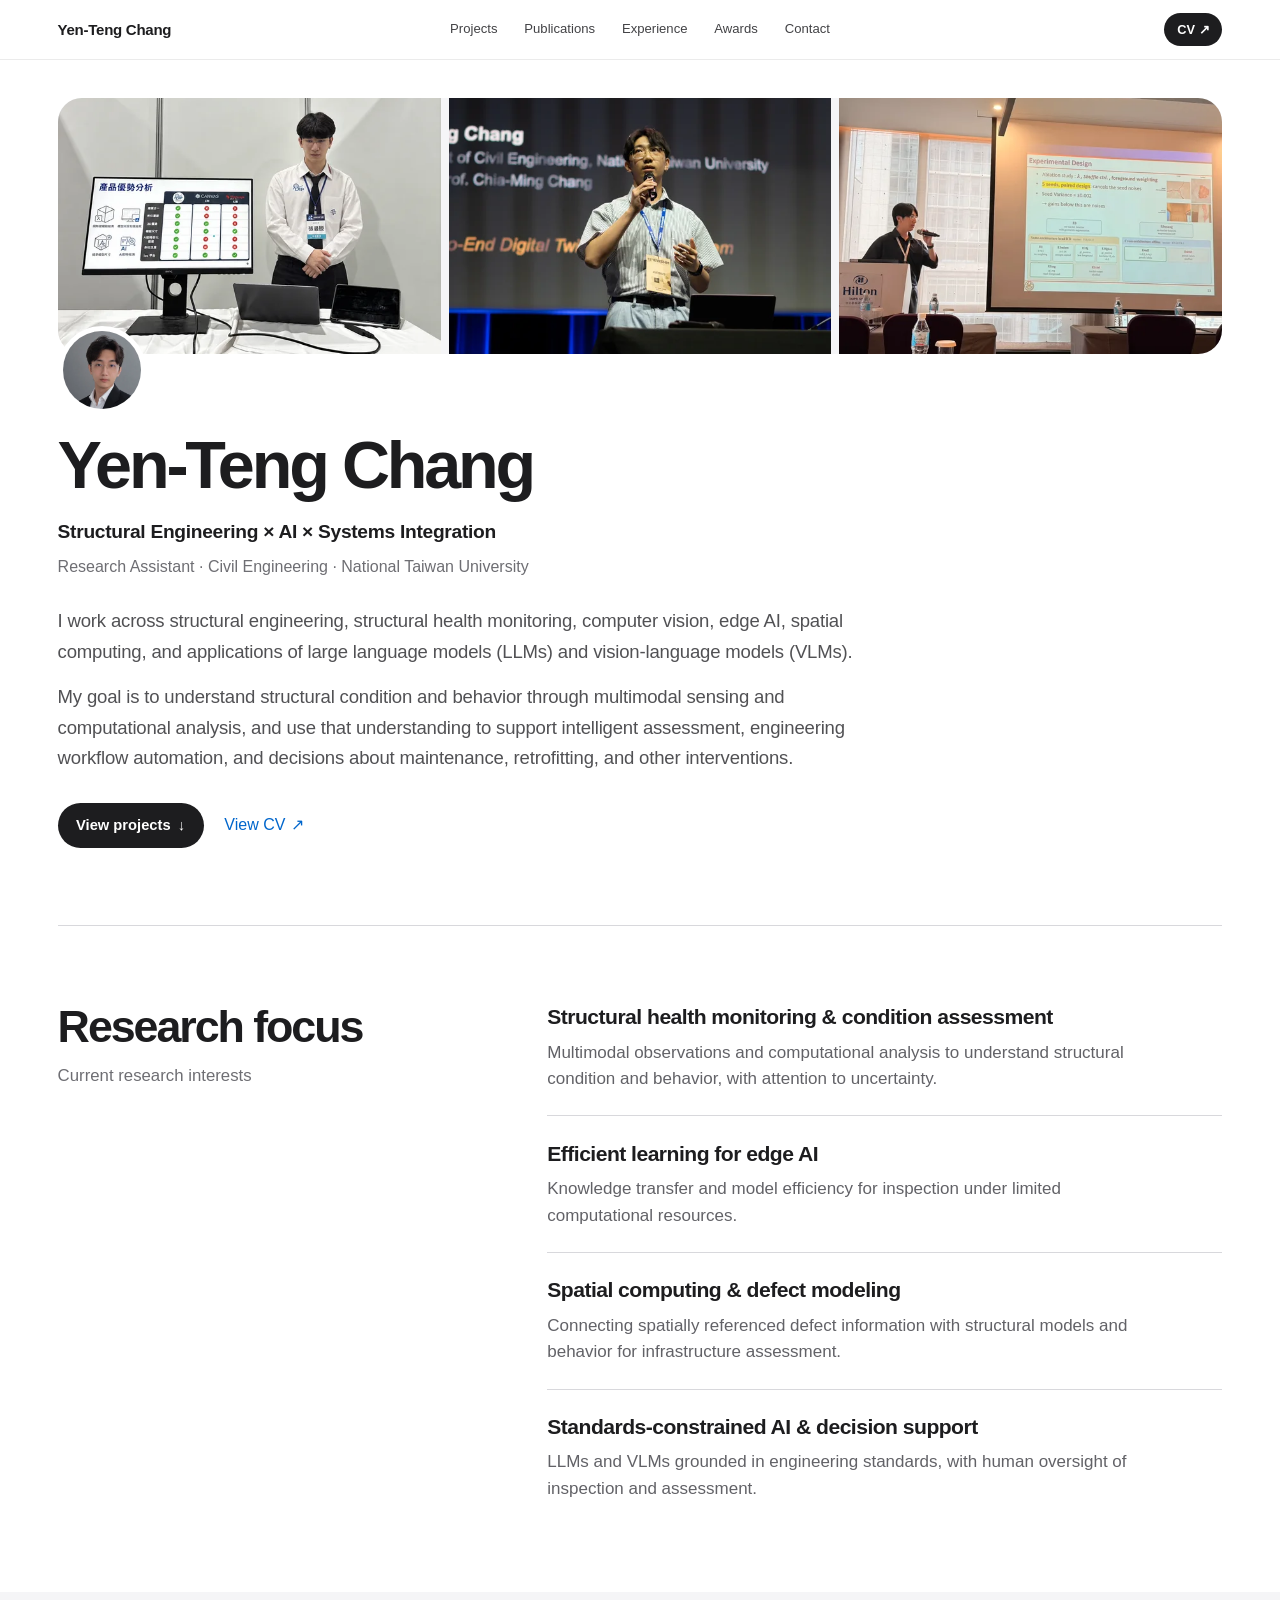
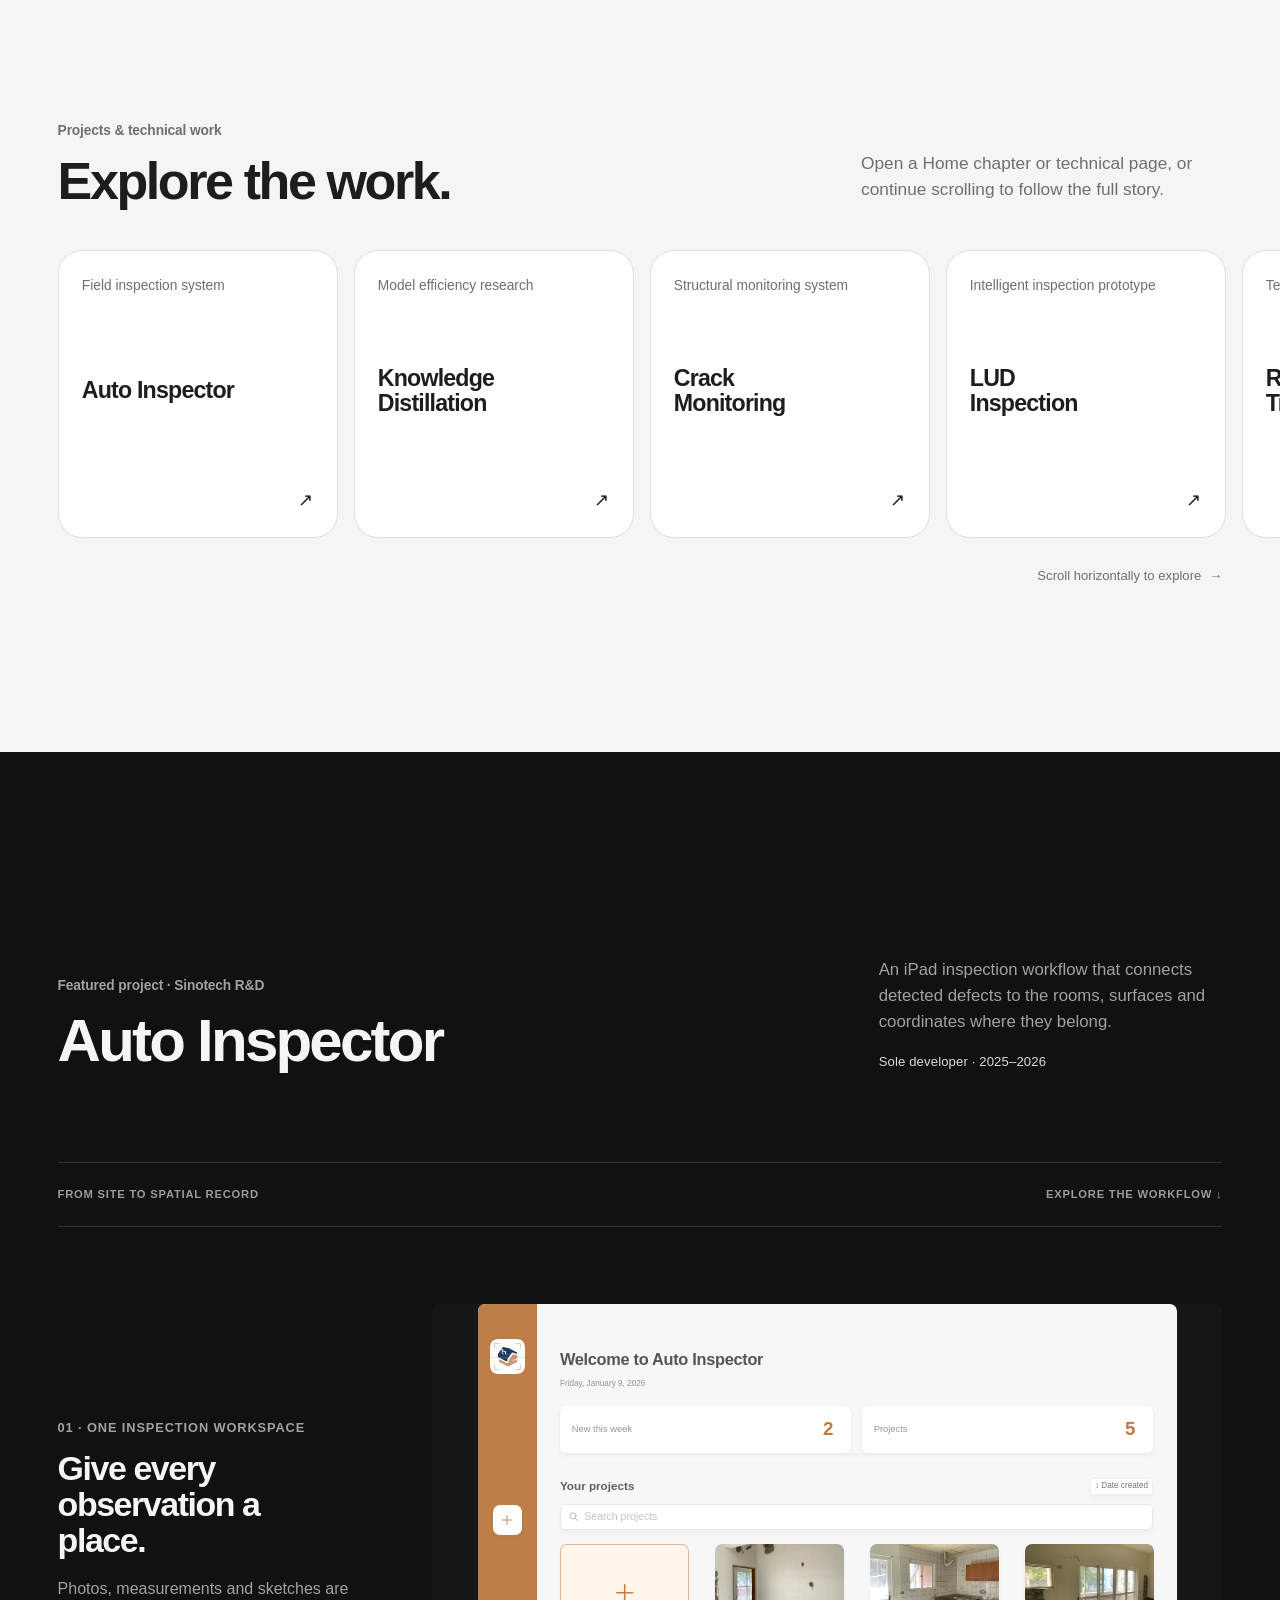
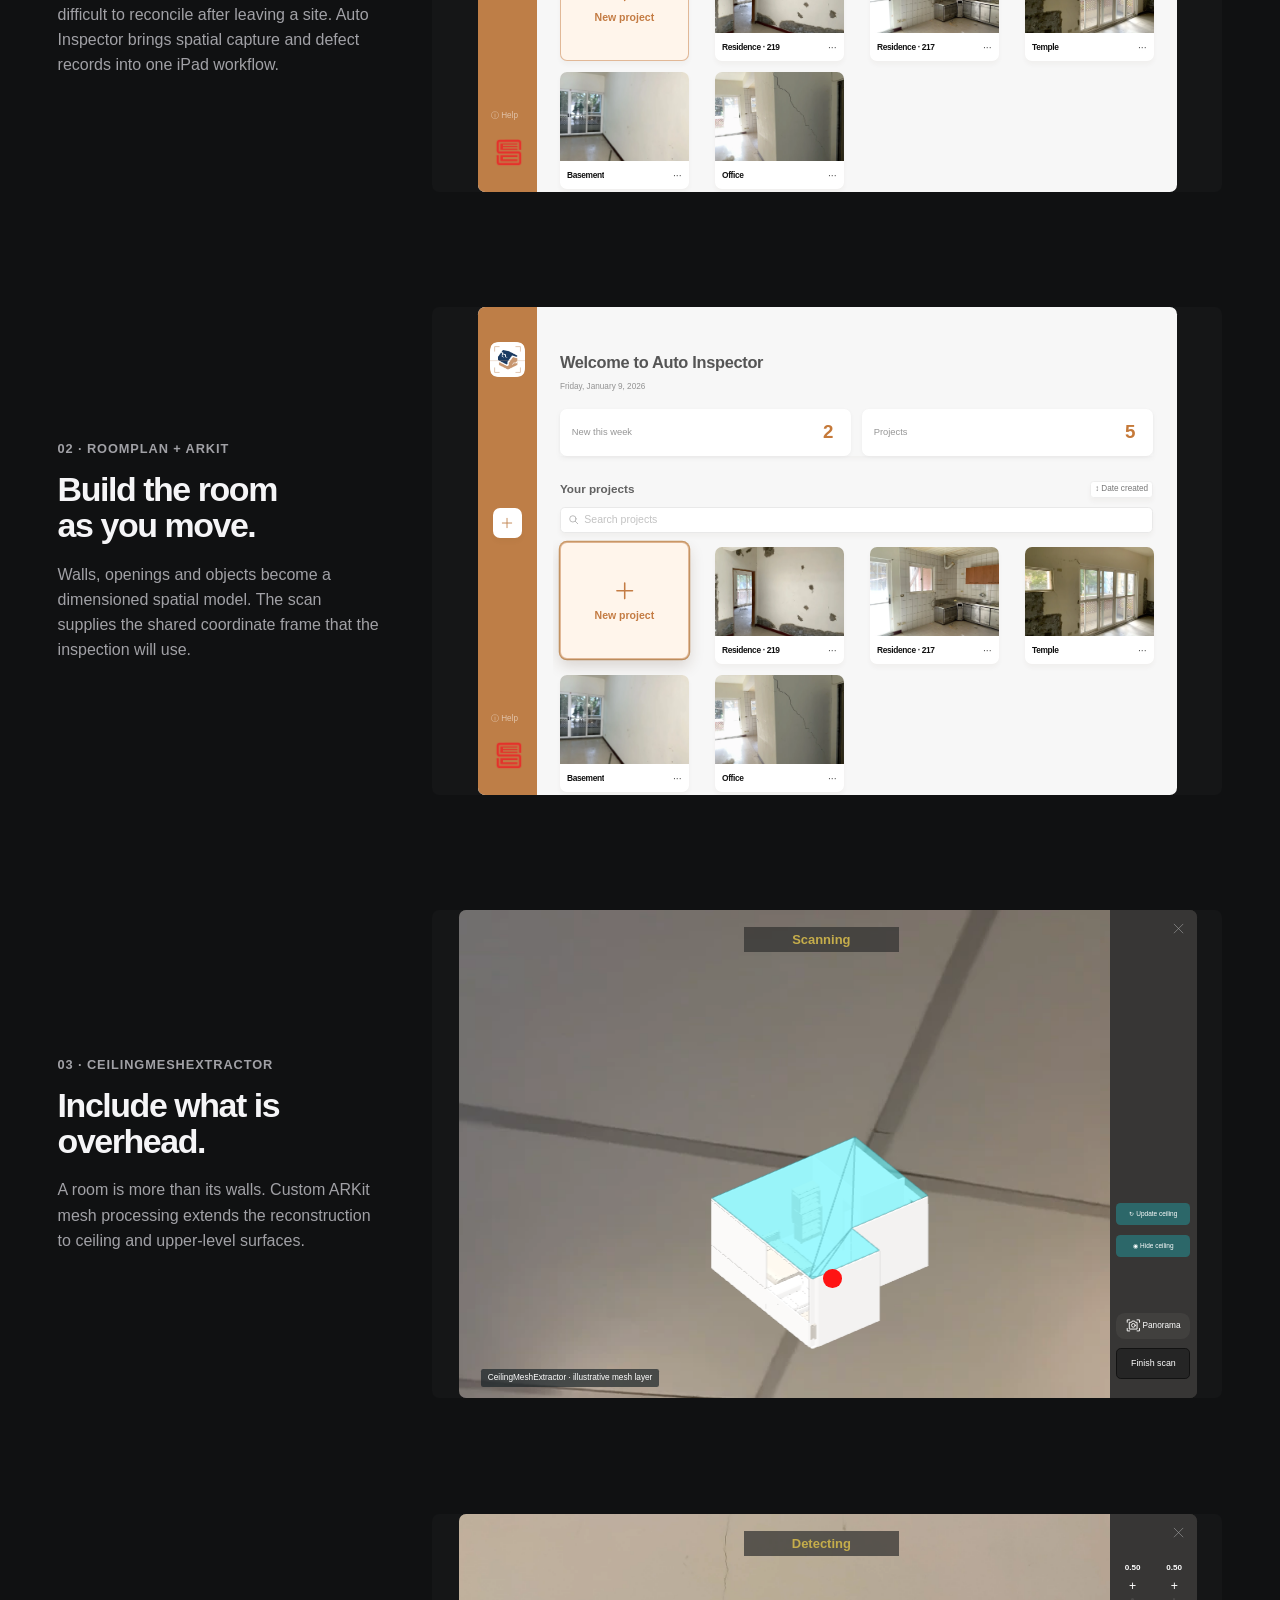
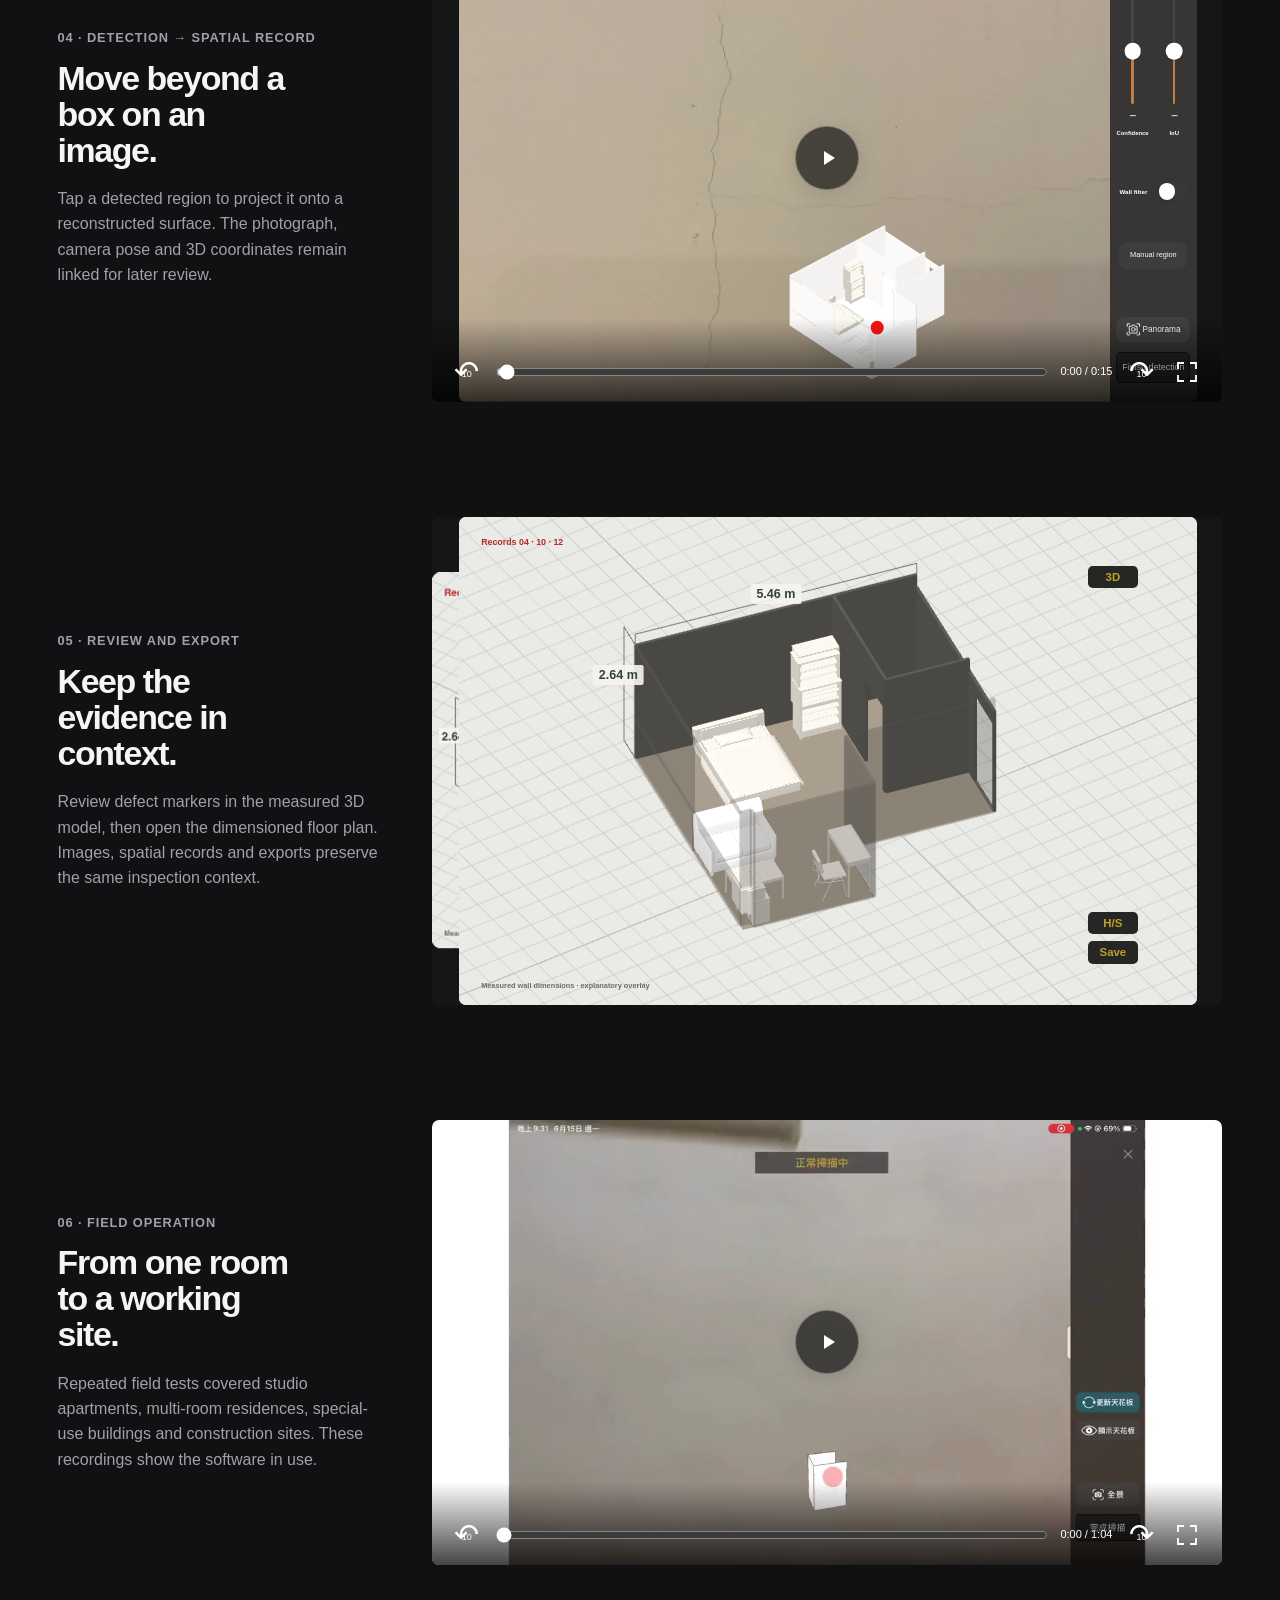
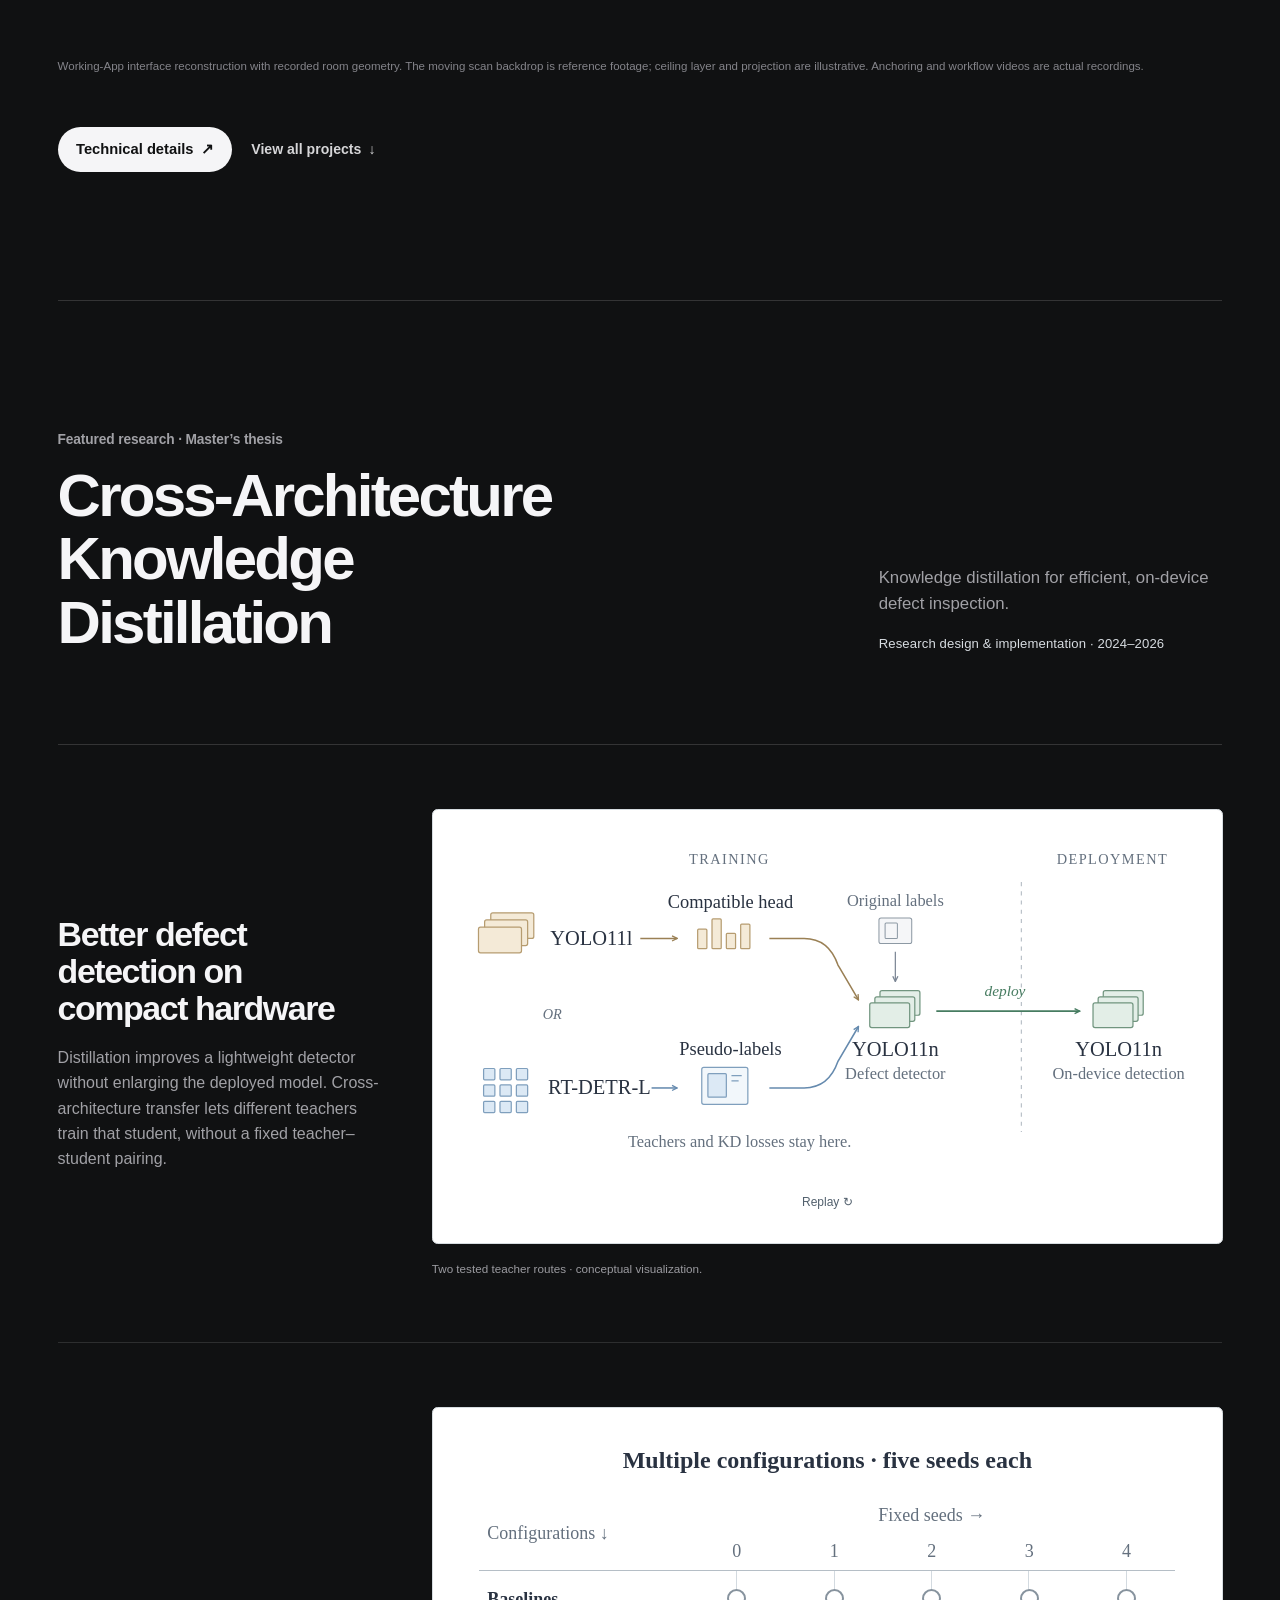
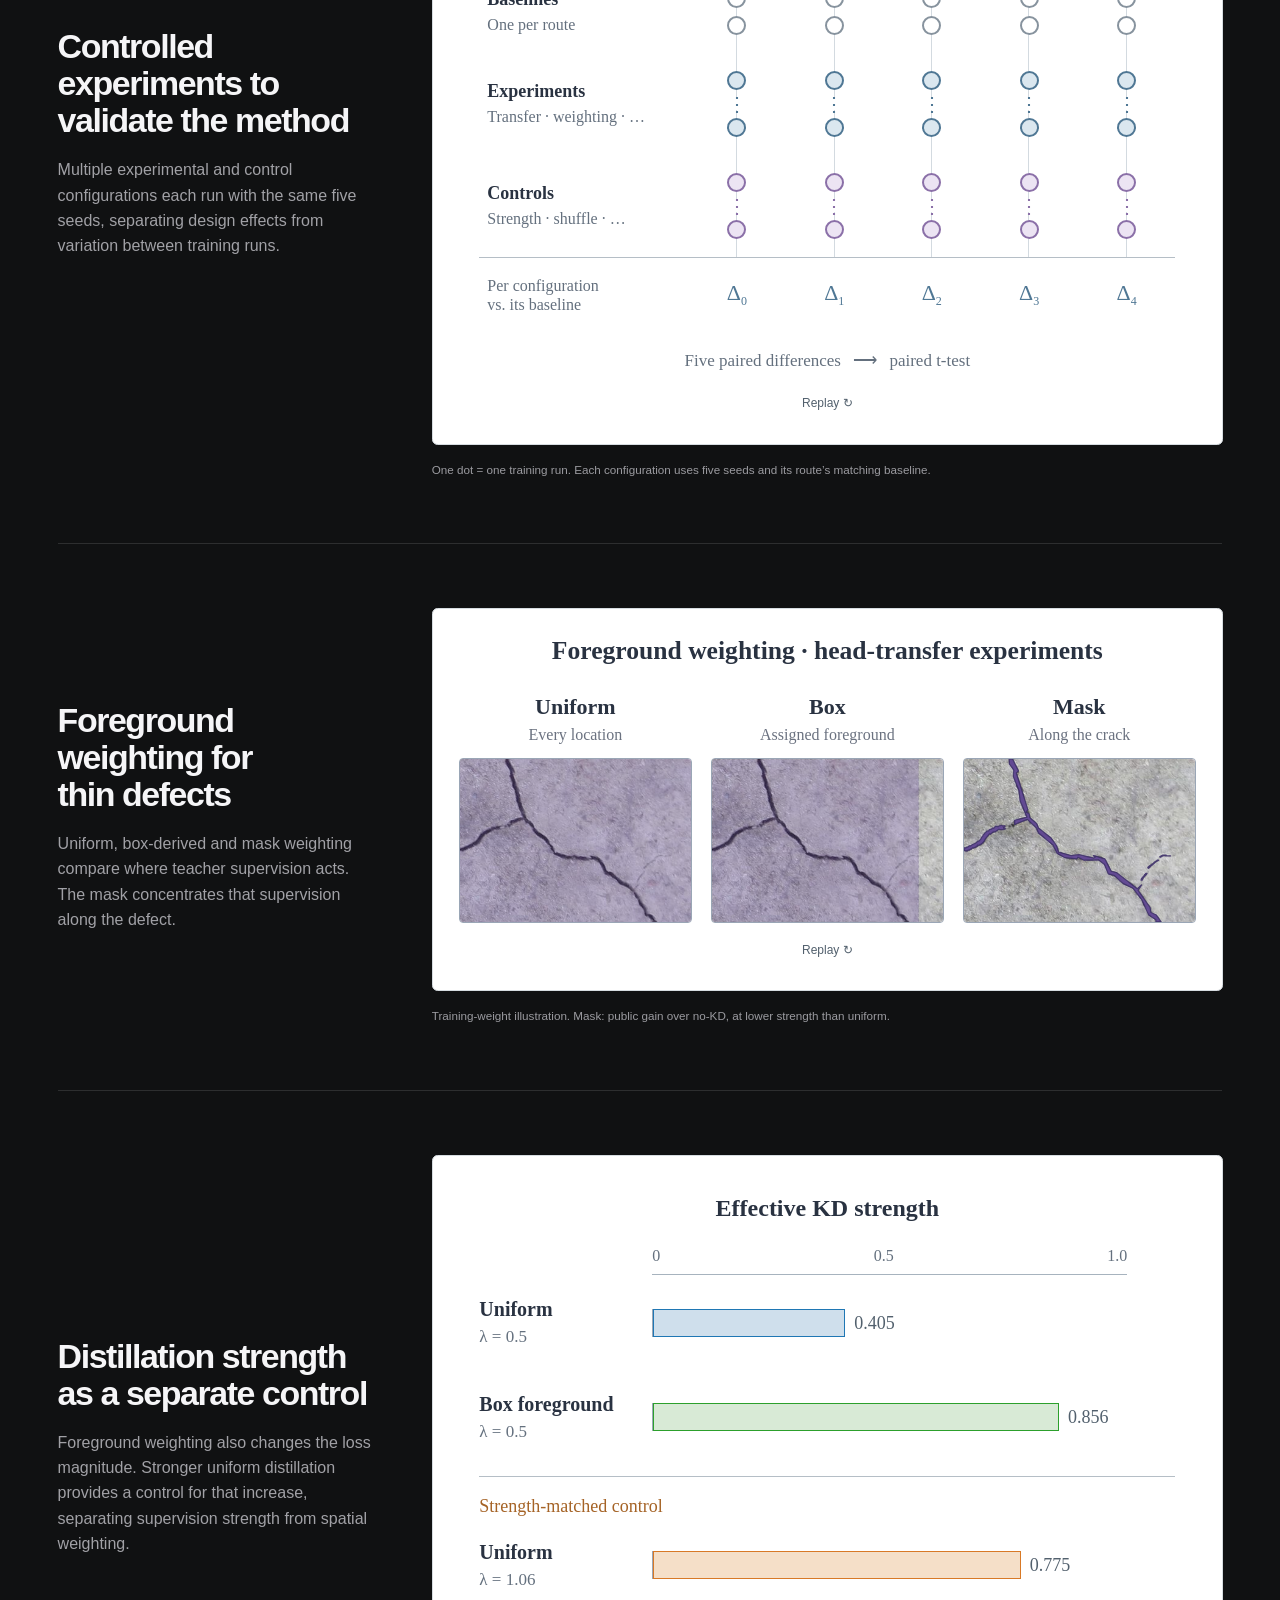
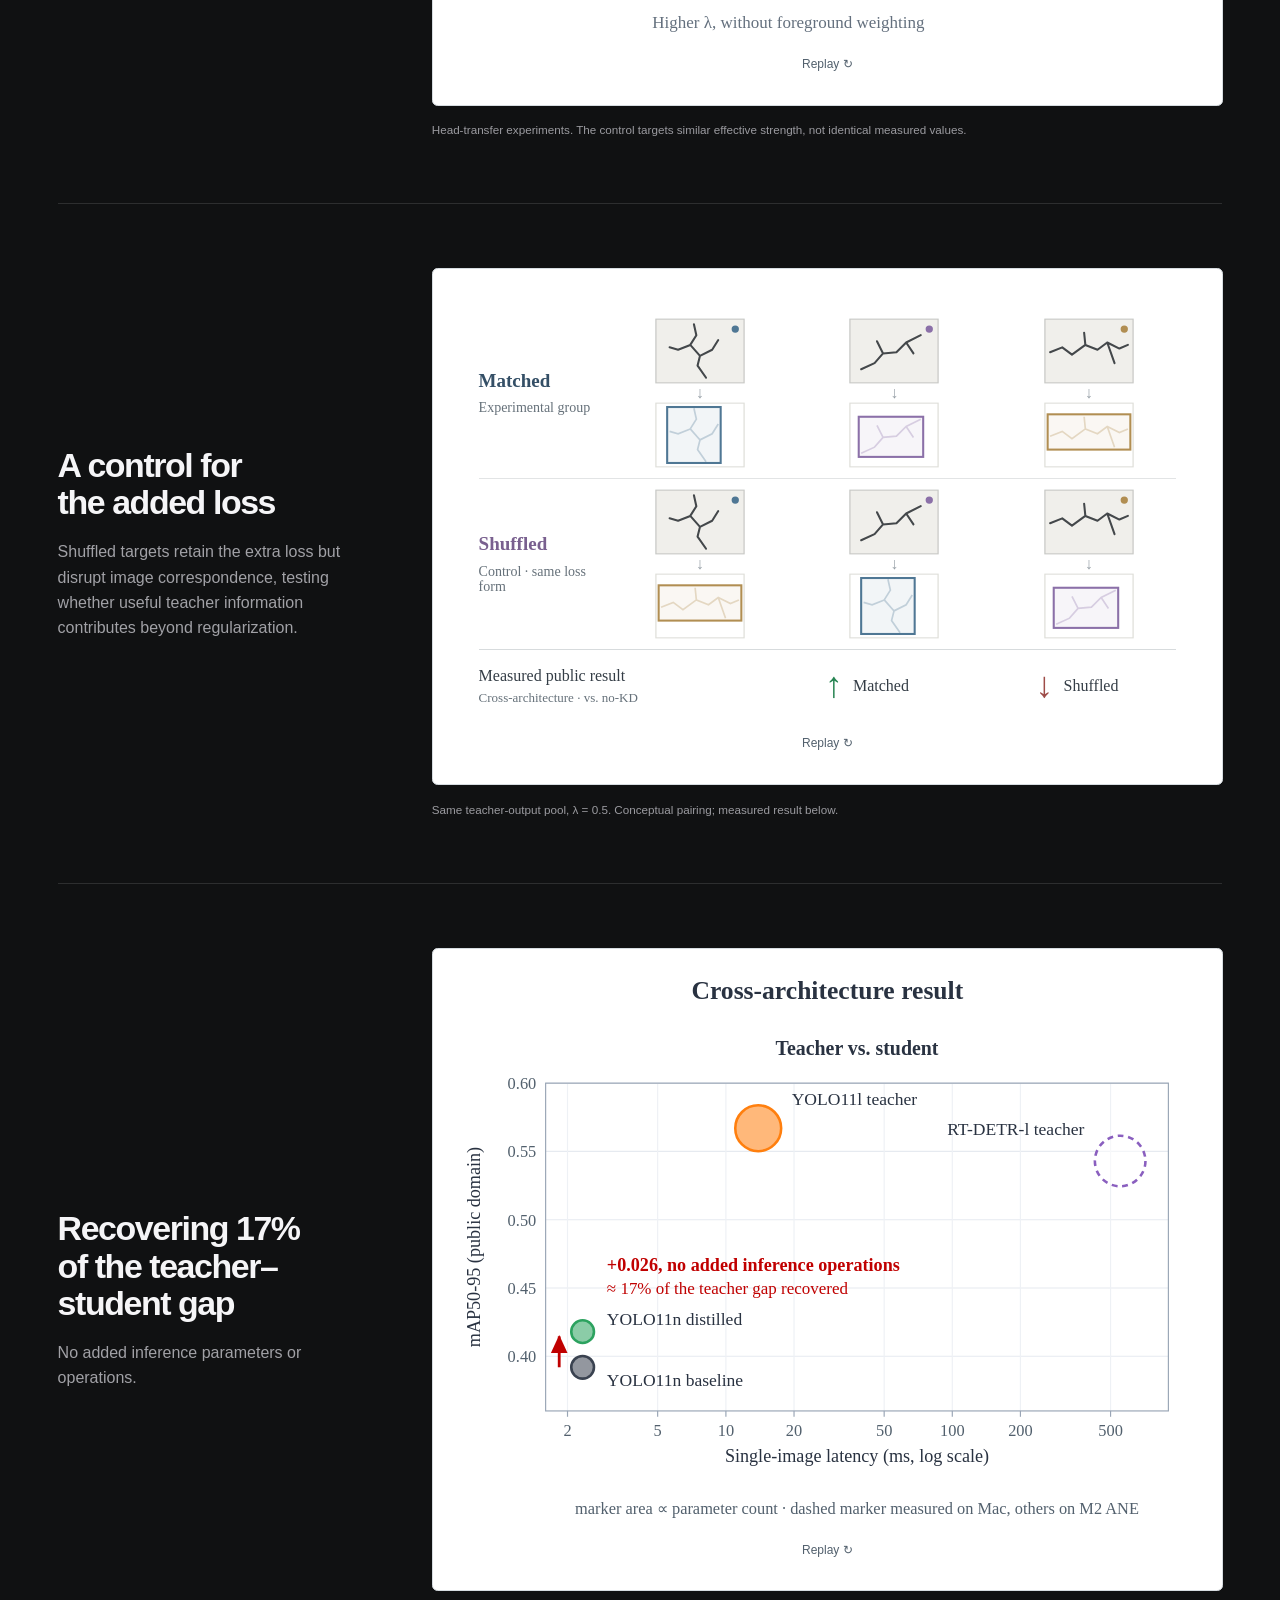
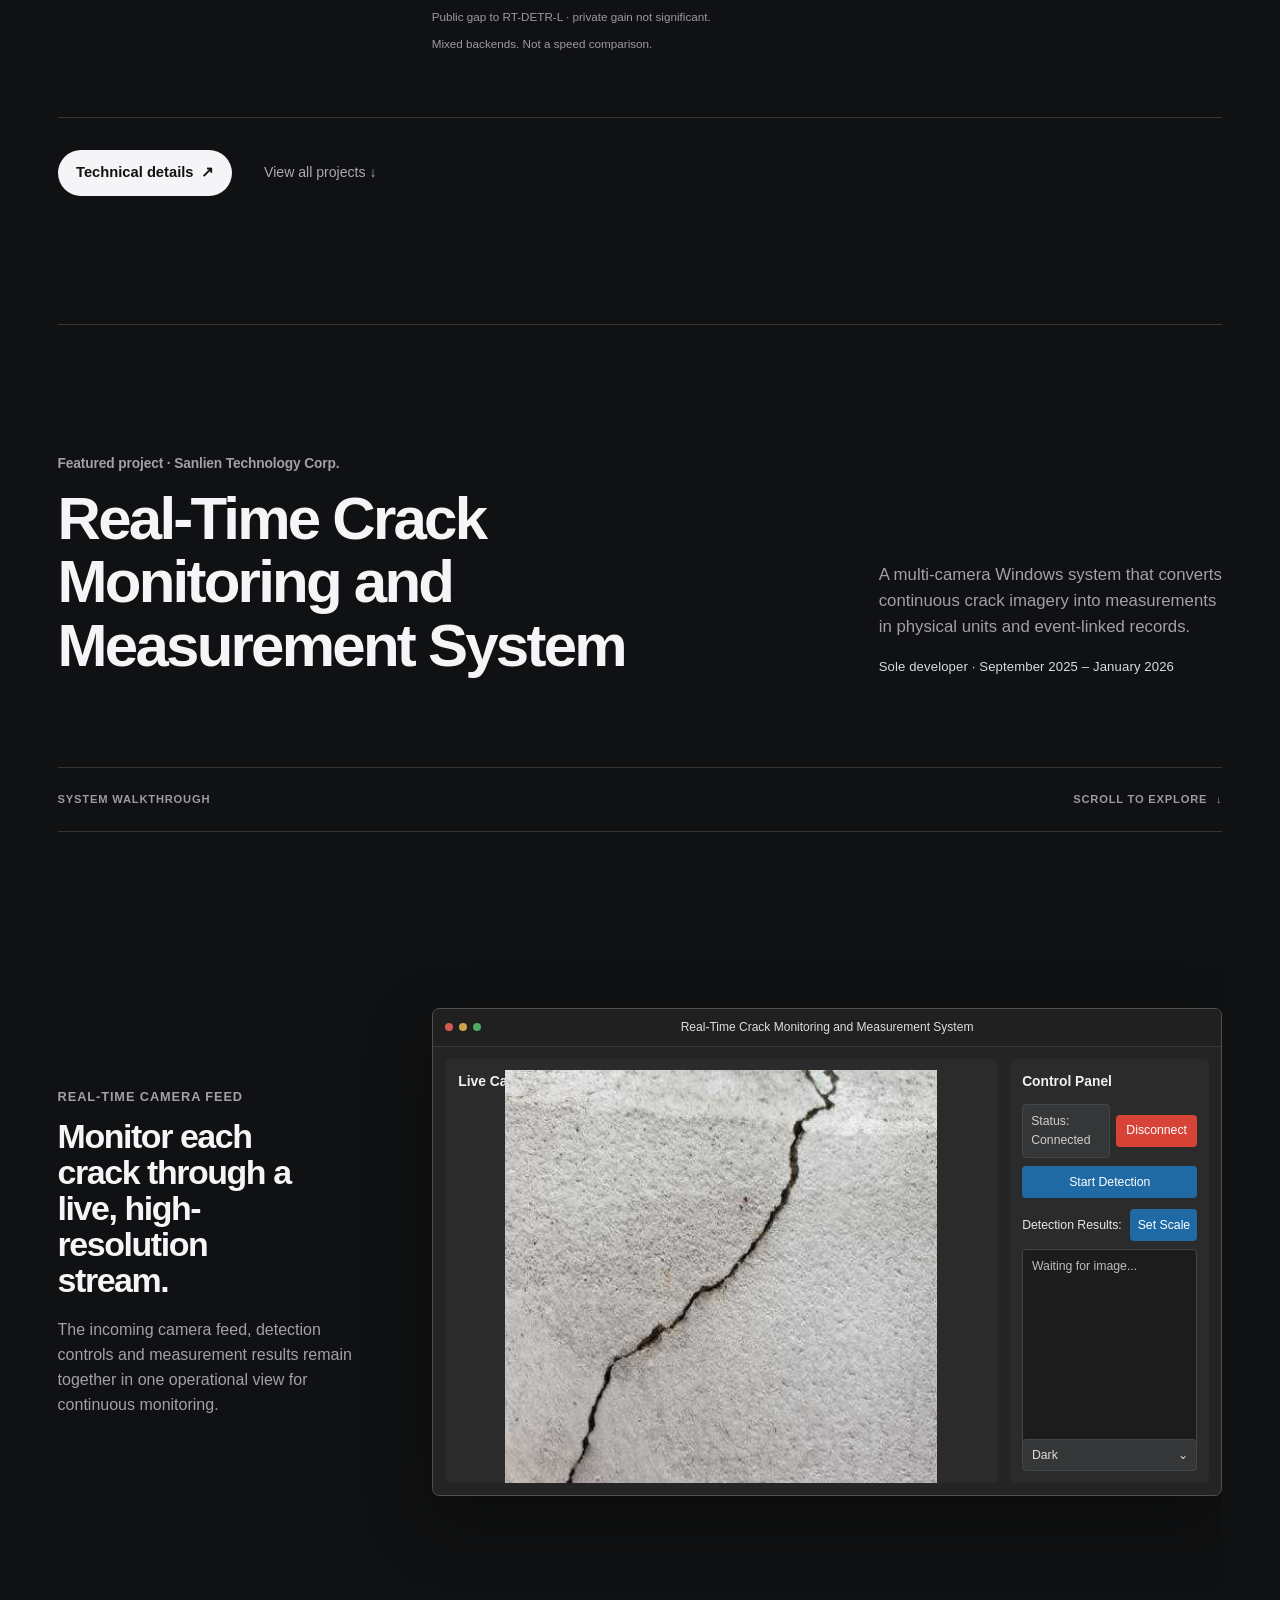
==== index.html @ 7a4903e5 "Publish approved portfolio projects and site content Production snapshot of the reviewed integration" ====
<!doctype html>
<html lang="en">
<head>
  <meta charset="utf-8">
  <meta name="viewport" content="width=device-width, initial-scale=1">
  <meta name="description" content="Yen-Teng Chang — structural engineering, computer vision, edge AI, spatial computing, and engineering systems integration.">
  <title>Yen-Teng Chang | Research Engineer</title>
  <link rel="stylesheet" href="/assets/wireframe.css">
  <link rel="stylesheet" href="/assets/crack-prototype.css?v=20260906b">
  <link rel="stylesheet" href="/assets/styles/site-content.css?v=20260925c">
</head>
<body>
  <a class="skip-link" href="#main-content">Skip to content</a>

  <header class="site-header">
    <a class="site-name" href="#top">Yen-Teng Chang</a>

    <nav class="desktop-nav" aria-label="Primary navigation">
      <a href="#projects">Projects</a>
      <a href="#publications">Publications</a>
      <a href="#experience">Experience</a>
      <a href="#awards">Awards</a>
      <a href="#contact">Contact</a>
    </nav>

    <a class="header-cv" href="#cv">CV <span aria-hidden="true">↗</span></a>

    <details class="mobile-menu">
      <summary aria-label="Open navigation">Menu</summary>
      <nav aria-label="Mobile navigation">
        <a href="#projects">Projects</a>
        <a href="#publications">Publications</a>
        <a href="#experience">Experience</a>
        <a href="#awards">Awards</a>
        <a href="#contact">Contact</a>
      </nav>
    </details>
  </header>

  <main id="main-content">
    <section class="hero section-shell site-content-opening" id="top" aria-labelledby="hero-title">
      <div class="site-content-cover" role="group" aria-label="Exhibition and research presentations">
        <picture class="site-content-photo site-content-photo-exhibition">
          <source type="image/webp" srcset="/assets/images/site-content/exhibition-5843-600.webp 600w, /assets/images/site-content/exhibition-5843-1000.webp 1000w" sizes="(max-width: 600px) calc((100vw - 48px) / 2), (max-width: 1420px) 30vw, 422px">
          <img src="/assets/images/site-content/exhibition-5843.jpg" width="1000" height="1331" alt="Yen-Teng Chang at an exhibition booth with a display, laptop, and tablet." fetchpriority="high" decoding="async">
        </picture>
        <picture class="site-content-photo site-content-photo-talk">
          <source type="image/webp" srcset="/assets/images/site-content/presentation-8992-600.webp 600w, /assets/images/site-content/presentation-8992-1000.webp 1000w" sizes="(max-width: 600px) calc((100vw - 48px) / 2), (max-width: 1420px) 30vw, 422px">
          <img src="/assets/images/site-content/presentation-8992.jpg" width="1000" height="1500" alt="Yen-Teng Chang presenting Auto Inspector on stage, holding a microphone and gesturing." decoding="async">
        </picture>
        <picture class="site-content-photo site-content-photo-research">
          <source type="image/webp" srcset="/assets/images/site-content/research-9163-600.webp 600w, /assets/images/site-content/research-9163-1000.webp 1000w, /assets/images/site-content/research-9163-1440.webp 1440w" sizes="(max-width: 600px) calc(100vw - 40px), (max-width: 1420px) 30vw, 422px">
          <img src="/assets/images/site-content/research-9163.jpg" width="1000" height="750" alt="Yen-Teng Chang explaining an experimental design, with model comparisons shown on a projected slide." decoding="async">
        </picture>
      </div>
      <div class="site-content-introduction">
        <img class="site-content-headshot" src="/assets/images/site-content/headshot-2026.webp" width="256" height="256" alt="Portrait of Yen-Teng Chang." decoding="async">
        <h1 id="hero-title" class="site-content-name">Yen-Teng Chang</h1>
        <p class="site-content-positioning">Structural Engineering × AI × Systems Integration</p>
        <p class="site-content-affiliation">Research Assistant · Civil Engineering · National Taiwan University</p>
        <div class="site-content-profile">
          <p>I work across structural engineering, structural health monitoring, computer vision, edge AI, spatial computing, and applications of large language models (LLMs) and vision-language models (VLMs).</p>
          <p>My goal is to understand structural condition and behavior through multimodal sensing and computational analysis, and use that understanding to support intelligent assessment, engineering workflow automation, and decisions about maintenance, retrofitting, and other interventions.</p>
        </div>
        <div class="button-row site-content-actions">
          <a class="button" href="#projects">View projects <span aria-hidden="true">↓</span></a>
          <a class="text-action" href="/assets/documents/site-content/Yen-Teng-Chang-CV.pdf" target="_blank" rel="noopener" aria-label="View CV (PDF, opens in a new tab)">View CV <span aria-hidden="true">↗</span></a>
        </div>
      </div>
    </section>

    <section class="research-focus section-shell site-content-research" aria-labelledby="research-title">
      <div class="site-content-research-heading">
        <h2 id="research-title">Research focus</h2>
        <p>Current research interests</p>
      </div>
      <div class="site-content-focus-list">
        <article class="site-content-focus-item">
          <h3>Structural health monitoring &amp; condition assessment</h3>
          <p>Multimodal observations and computational analysis to understand structural condition and behavior, with attention to uncertainty.</p>
        </article>
        <article class="site-content-focus-item">
          <h3>Efficient learning for edge AI</h3>
          <p>Knowledge transfer and model efficiency for inspection under limited computational resources.</p>
        </article>
        <article class="site-content-focus-item">
          <h3>Spatial computing &amp; defect modeling</h3>
          <p>Connecting spatially referenced defect information with structural models and behavior for infrastructure assessment.</p>
        </article>
        <article class="site-content-focus-item">
          <h3>Standards-constrained AI &amp; decision support</h3>
          <p>LLMs and VLMs grounded in engineering standards, with human oversight of inspection and assessment.</p>
        </article>
      </div>
    </section>

    <section class="gallery-section gallery-section-first" id="projects" aria-labelledby="projects-title">
      <div class="section-shell">
        <div class="section-heading section-heading-row">
          <div>
            <p class="eyebrow">Projects &amp; technical work</p>
            <h2 id="projects-title">Explore the work.</h2>
          </div>
          <p>Open a Home chapter or technical page, or continue scrolling to follow the full story.</p>
        </div>

        <div class="project-gallery project-gallery-scroll" aria-label="Projects and technical work overview">
          <a class="gallery-card" href="#auto-inspector"><small>Field inspection system</small><span>Auto Inspector</span><b aria-hidden="true">↗</b></a>
          <a class="gallery-card" href="#knowledge-distillation"><small>Model efficiency research</small><span>Knowledge Distillation</span><b aria-hidden="true">↗</b></a>
          <a class="gallery-card" href="#crack-monitoring"><small>Structural monitoring system</small><span>Crack Monitoring</span><b aria-hidden="true">↗</b></a>
          <a class="gallery-card" href="#lud"><small>Intelligent inspection prototype</small><span>LUD Inspection</span><b aria-hidden="true">↗</b></a>
          <a class="gallery-card" href="/rotation-pose-tracking/"><small>Technical contribution</small><span>Rotation Pose Tracking</span><b aria-hidden="true">↗</b></a>
          <a class="gallery-card" href="/drawing-automation/"><small>Workflow automation</small><span>Drawing Automation</span><b aria-hidden="true">↗</b></a>
          <a class="gallery-card" href="/monitoring-data-automation/"><small>Operations automation</small><span>Monitoring Data Automation</span><b aria-hidden="true">↗</b></a>
          <a class="gallery-card" href="/3d-assisted-field-defect-logging/"><small>Concept proposal</small><span>3D-Assisted Field Defect Logging</span><b aria-hidden="true">↗</b></a>
        </div>
        <p class="gallery-hint" aria-hidden="true">Scroll horizontally to explore <span>→</span></p>
      </div>
    </section>

    <section class="project-sequence" aria-label="Featured project chapters">
      <article class="project-chapter ai-home-chapter" id="auto-inspector">
        <link rel="stylesheet" href="/auto-inspector/composition/home-shell.css">
        <link rel="stylesheet" href="/auto-inspector/composition/app-dashboard.css">
        <link rel="stylesheet" href="/auto-inspector/composition/app-capture.css">
        <link rel="stylesheet" href="/auto-inspector/experience/experience.css">
        <link rel="stylesheet" href="/auto-inspector/experience/flow.css">
        <div class="project-summary ai-project-heading">
          <div><p class="eyebrow">Featured project · Sinotech R&amp;D</p><h2>Auto Inspector</h2></div>
          <div class="project-intro"><p>An iPad inspection workflow that connects detected defects to the rooms, surfaces and coordinates where they belong.</p><p class="ai-project-meta">Sole developer · 2025–2026</p></div>
        </div>
        <div class="ai-story">
          <div class="ai-story-note"><span>From site to spatial record</span><span>Explore the workflow <span aria-hidden="true">↓</span></span></div>
          <div class="ai-flow">
            <section class="ai-scene-section" data-scene="0" id="ai-scene-1">
              <div class="ai-scene-copy"><p class="ai-step-label">01 · One inspection workspace</p><h3>Give every observation a place.</h3><p>Photos, measurements and sketches are difficult to reconcile after leaving a site. Auto Inspector brings spatial capture and defect records into one iPad workflow.</p></div>
              <div class="ai-scene-media"><div class="ai-visual-stage" role="group" aria-label="Give every observation a place."><picture class="ai-scene-poster"><source media="(max-width:720px)" srcset="/auto-inspector/assets/experience/home-flow/keyframes/mobile-01.webp"><img src="/auto-inspector/assets/experience/home-flow/keyframes/01.webp" alt="Recreated Auto Inspector project dashboard" width="1200" height="741" loading="lazy"></picture></div></div>
            </section>
            <section class="ai-scene-section" data-scene="1" id="ai-scene-2">
              <div class="ai-scene-copy"><p class="ai-step-label">02 · RoomPlan + ARKit</p><h3>Build the room as you move.</h3><p>Walls, openings and objects become a dimensioned spatial model. The scan supplies the shared coordinate frame that the inspection will use.</p></div>
              <div class="ai-scene-media"><div class="ai-visual-stage" role="group" aria-label="Build the room as you move."><picture class="ai-scene-poster"><source media="(max-width:720px)" srcset="/auto-inspector/assets/experience/home-flow/keyframes/mobile-02.webp"><img src="/auto-inspector/assets/experience/home-flow/keyframes/02.webp" alt="Capture interface with reconstructed studio model" width="1200" height="741" loading="lazy"></picture></div></div>
            </section>
            <section class="ai-scene-section" data-scene="2" id="ai-scene-3">
              <div class="ai-scene-copy"><p class="ai-step-label">03 · CeilingMeshExtractor</p><h3>Include what is overhead.</h3><p>A room is more than its walls. Custom ARKit mesh processing extends the reconstruction to ceiling and upper-level surfaces.</p></div>
              <div class="ai-scene-media"><div class="ai-visual-stage" role="group" aria-label="Include what is overhead."><picture class="ai-scene-poster"><source media="(max-width:720px)" srcset="/auto-inspector/assets/experience/home-flow/keyframes/mobile-03.webp"><img src="/auto-inspector/assets/experience/home-flow/keyframes/03.webp" alt="Ceiling mesh highlighted in the native capture interface" width="1200" height="741" loading="lazy"></picture></div></div>
            </section>
            <section class="ai-scene-section" data-scene="3" id="ai-scene-4">
              <div class="ai-scene-copy"><p class="ai-step-label">04 · Detection → spatial record</p><h3>Move beyond a box on an image.</h3><p>Tap a detected region to project it onto a reconstructed surface. The photograph, camera pose and 3D coordinates remain linked for later review.</p></div>
              <div class="ai-scene-media"><div class="ai-visual-stage" role="group" aria-label="Move beyond a box on an image."><picture class="ai-scene-poster"><source media="(max-width:720px)" srcset="/auto-inspector/assets/experience/home-flow/keyframes/mobile-04.webp"><img src="/auto-inspector/assets/experience/home-flow/keyframes/04.webp" alt="Spatial projection of a recorded defect, within the reconstructed capture interface" width="1200" height="741" loading="lazy"></picture></div></div>
            </section>
            <section class="ai-scene-section" data-scene="4" id="ai-scene-5">
              <div class="ai-scene-copy"><p class="ai-step-label">05 · Review and export</p><h3>Keep the evidence in context.</h3><p>Review defect markers in the measured 3D model, then open the dimensioned floor plan. Images, spatial records and exports preserve the same inspection context.</p></div>
              <div class="ai-scene-media"><div class="ai-visual-stage" role="group" aria-label="Keep the evidence in context."><picture class="ai-scene-poster"><source media="(max-width:720px)" srcset="/auto-inspector/assets/experience/home-flow/keyframes/mobile-05.webp"><img src="/auto-inspector/assets/experience/home-flow/keyframes/05.webp" alt="Measured studio model with defect markers" width="1200" height="741" loading="lazy"></picture><picture class="ai-plan-fallback"><source media="(max-width:720px)" srcset="/auto-inspector/assets/experience/home-flow/keyframes/mobile-07.webp"><img src="/auto-inspector/assets/experience/home-flow/keyframes/07.webp" alt="RecordViewer with the same inspection in a dimensioned floor plan" width="1200" height="741" loading="lazy"></picture></div></div>
            </section>
            <section class="ai-scene-section" data-scene="5" id="ai-scene-6">
              <div class="ai-scene-copy"><p class="ai-step-label">06 · Field operation</p><h3>From one room to a working site.</h3><p>Repeated field tests covered studio apartments, multi-room residences, special-use buildings and construction sites. These recordings show the software in use.</p></div>
              <div class="ai-scene-media"><div class="ai-visual-stage" role="group" aria-label="From one room to a working site."><video class="ai-flow-video" controls muted playsinline preload="metadata" poster="/auto-inspector/assets/experience/home-flow/workflow-full.webp" src="/auto-inspector/assets/experience/home-flow/workflow-full.mp4" aria-label="Complete Auto Inspector workflow recording"></video></div></div>
            </section>
          </div>
          <p class="ai-reconstruction-caption">Working-App interface reconstruction with recorded room geometry. The moving scan backdrop is reference footage; ceiling layer and projection are illustrative. Anchoring and workflow videos are actual recordings.</p>
        </div>
        <div class="ai-end-actions"><a class="button button-light" href="/auto-inspector/">Technical details <span aria-hidden="true">↗</span></a><a class="ai-view-all" href="#all-projects">View all projects <span aria-hidden="true">↓</span></a></div>
        <script type="module" src="/auto-inspector/experience/story.js"></script>
      </article>

      <article class="project-chapter kd-chapter" id="knowledge-distillation">
        <link rel="stylesheet" href="/assets/styles/knowledge-distillation.css?v=20260919-v08">
        <link rel="stylesheet" href="/assets/styles/knowledge-distillation-deck.css?v=20260919-v08">
        <link rel="stylesheet" href="/assets/styles/knowledge-distillation-transfer.css?v=20260919-v08">
        <link rel="stylesheet" href="/assets/styles/knowledge-distillation-validation.css?v=20260919-v08">
        <link rel="stylesheet" href="/assets/styles/knowledge-distillation-experiments.css?v=20260919-v08">
        <div class="project-summary kd-project-heading">
          <div><p class="eyebrow">Featured research · Master’s thesis</p><h2>Cross-Architecture Knowledge Distillation</h2></div>
          <div class="project-intro"><p>Knowledge distillation for efficient, on-device defect inspection.</p><p class="kd-project-meta">Research design &amp; implementation · 2024–2026</p></div>
        </div>
        <div class="kd-story" data-kd-story>
          <section class="kd-step" data-kd-step="transfer" aria-labelledby="kd-transfer-title">
            <div class="kd-copy">
              <h3 id="kd-transfer-title">Better defect detection on compact hardware</h3>
              <p>Distillation improves a lightweight detector without enlarging the deployed model. Cross-architecture transfer lets different teachers train that student, without a fixed teacher–student pairing.</p>
            </div>
            <figure class="kd-visual">
              <div class="kd-figure-paper"><!-- KD-VISUAL:transfer --><!--
  KD v06 transfer visual. Include this fragment once per page and load
  /assets/styles/knowledge-distillation-transfer.css. No JS is required.
  Add .is-playing to the root for one 3.5-second explanation; remove/re-add to replay.
  Source: defense.html slide 7 / thesis §3.2. Paths are alternatives, not an ensemble.
-->
<div class="kd-transfer-visual" data-kd-transfer>
  <svg class="kd-transfer-desktop" viewBox="0 0 720 332" width="720" height="332" role="img" aria-labelledby="kdh-transfer-kdv6-transfer-desktop-title kdh-transfer-kdv6-transfer-desktop-desc" xmlns="http://www.w3.org/2000/svg">
    <title id="kdh-transfer-kdv6-transfer-desktop-title">Two alternative training routes; only the small student is deployed</title>
    <desc id="kdh-transfer-kdv6-transfer-desktop-desc">During training, a YOLO11l teacher provides compatible detection-head outputs, or an RT-DETR-L teacher provides pseudo-labels. These are separate alternative experiments, not joint ensemble supervision. Each route trains the fixed YOLO11n student alongside its original ground-truth labels. Across the deployment boundary, only that same student architecture remains; teachers and distillation losses stay in training. Model glyphs are conceptual, not layer-by-layer architecture diagrams.</desc>
    <defs>
      <marker id="kdh-transfer-kdv6-transfer-d-sand-arrow" markerWidth="7" markerHeight="7" refX="6" refY="3.5" orient="auto" markerUnits="userSpaceOnUse"><path d="M1 1L6 3.5L1 6" fill="none" stroke="#9a8055" stroke-width="1.3"/></marker>
      <marker id="kdh-transfer-kdv6-transfer-d-blue-arrow" markerWidth="7" markerHeight="7" refX="6" refY="3.5" orient="auto" markerUnits="userSpaceOnUse"><path d="M1 1L6 3.5L1 6" fill="none" stroke="#658aae" stroke-width="1.3"/></marker>
      <marker id="kdh-transfer-kdv6-transfer-d-green-arrow" markerWidth="7" markerHeight="7" refX="6" refY="3.5" orient="auto" markerUnits="userSpaceOnUse"><path d="M1 1L6 3.5L1 6" fill="none" stroke="#477c61" stroke-width="1.3"/></marker>
      <marker id="kdh-transfer-kdv6-transfer-d-gt-arrow" markerWidth="7" markerHeight="7" refX="6" refY="3.5" orient="auto" markerUnits="userSpaceOnUse"><path d="M1 1L6 3.5L1 6" fill="none" stroke="#7b8694" stroke-width="1.3"/></marker>
    </defs>

    <text class="kd-transfer-phase" x="264" y="27" text-anchor="middle">TRAINING</text>
    <text class="kd-transfer-phase" x="638" y="27" text-anchor="middle">DEPLOYMENT</text>
    <path class="kd-transfer-boundary" d="M549 45V289"/>

    <g class="kd-transfer-head-route">
      <g class="kd-transfer-teacher-glyph kd-transfer-sand">
        <rect x="31" y="75" width="42" height="25" rx="2"/>
        <rect x="25" y="82" width="42" height="25" rx="2"/>
        <rect x="19" y="89" width="42" height="25" rx="2"/>
      </g>
      <text class="kd-transfer-model" x="89" y="106">YOLO11l</text>
      <path class="kd-transfer-route-line kd-transfer-head-line" pathLength="1" d="M177 100H213" marker-end="url(#kdh-transfer-kdv6-transfer-d-sand-arrow)"/>
      <g class="kd-transfer-head-interface">
        <text class="kd-transfer-route-label" x="265" y="70" text-anchor="middle">Compatible head</text>
        <g class="kd-transfer-sand kd-transfer-output-glyph">
          <rect x="233" y="91" width="9" height="19" rx="1"/>
          <rect x="247" y="81" width="9" height="29" rx="1"/>
          <rect x="261" y="95" width="9" height="15" rx="1"/>
          <rect x="275" y="86" width="9" height="24" rx="1"/>
        </g>
      </g>
      <path class="kd-transfer-route-line kd-transfer-head-line" pathLength="1" d="M303 100H337Q361 100 370 126L390 160" marker-end="url(#kdh-transfer-kdv6-transfer-d-sand-arrow)"/>
    </g>

    <text class="kd-transfer-or" x="91" y="179" text-anchor="middle">OR</text>

    <g class="kd-transfer-label-route">
      <g class="kd-transfer-teacher-glyph kd-transfer-blue">
        <rect x="24" y="227" width="11" height="11" rx="1"/><rect x="40" y="227" width="11" height="11" rx="1"/><rect x="56" y="227" width="11" height="11" rx="1"/>
        <rect x="24" y="243" width="11" height="11" rx="1"/><rect x="40" y="243" width="11" height="11" rx="1"/><rect x="56" y="243" width="11" height="11" rx="1"/>
        <rect x="24" y="259" width="11" height="11" rx="1"/><rect x="40" y="259" width="11" height="11" rx="1"/><rect x="56" y="259" width="11" height="11" rx="1"/>
      </g>
      <text class="kd-transfer-model" x="87" y="252">RT-DETR-L</text>
      <path class="kd-transfer-route-line kd-transfer-label-line" pathLength="1" d="M188 246H213" marker-end="url(#kdh-transfer-kdv6-transfer-d-blue-arrow)"/>
      <g class="kd-transfer-label-interface">
        <text class="kd-transfer-route-label" x="265" y="214" text-anchor="middle">Pseudo-labels</text>
        <g class="kd-transfer-label-glyph">
          <rect x="237" y="226" width="45" height="36" rx="2"/>
          <rect class="kd-transfer-pseudo-box" x="243" y="232" width="18" height="23" rx="1"/>
          <path d="M266 234H276M266 239H273"/>
        </g>
      </g>
      <path class="kd-transfer-route-line kd-transfer-label-line" pathLength="1" d="M303 246H337Q361 246 370 220L390 186" marker-end="url(#kdh-transfer-kdv6-transfer-d-blue-arrow)"/>
    </g>

    <g class="kd-transfer-original-labels">
      <text class="kd-transfer-minor" x="426" y="68" text-anchor="middle">Original labels</text>
      <g class="kd-transfer-gt-glyph"><rect x="410" y="80" width="32" height="25" rx="2"/><rect x="416" y="85" width="12" height="15" rx="1"/></g>
      <path class="kd-transfer-gt-line" d="M426 113V142" marker-end="url(#kdh-transfer-kdv6-transfer-d-gt-arrow)"/>
    </g>
    <g class="kd-transfer-training-student">
      <g class="kd-transfer-student-glyph">
        <rect x="411" y="151" width="39" height="24" rx="2"/>
        <rect x="406" y="157" width="39" height="24" rx="2"/>
        <rect x="401" y="163" width="39" height="24" rx="2"/>
      </g>
      <text class="kd-transfer-model" x="426" y="215" text-anchor="middle">YOLO11n</text>
      <text class="kd-transfer-minor" x="426" y="237" text-anchor="middle">Defect detector</text>
    </g>

    <path class="kd-transfer-export-line" pathLength="1" d="M466 171H606" marker-end="url(#kdh-transfer-kdv6-transfer-d-green-arrow)"/>
    <text class="kd-transfer-export-label" x="533" y="156" text-anchor="middle">deploy</text>

    <g class="kd-transfer-deployed-student">
      <g class="kd-transfer-student-glyph">
        <rect x="629" y="151" width="39" height="24" rx="2"/>
        <rect x="624" y="157" width="39" height="24" rx="2"/>
        <rect x="619" y="163" width="39" height="24" rx="2"/>
      </g>
      <text class="kd-transfer-model" x="644" y="215" text-anchor="middle">YOLO11n</text>
      <text class="kd-transfer-minor" x="644" y="237" text-anchor="middle">On-device detection</text>
    </g>
    <text class="kd-transfer-boundary-note" x="274" y="304" text-anchor="middle">Teachers and KD losses stay here.</text>
  </svg>

  <svg class="kd-transfer-mobile" viewBox="0 0 280 446" width="280" height="446" role="img" aria-labelledby="kdh-transfer-kdv6-transfer-mobile-title kdh-transfer-kdv6-transfer-mobile-desc" xmlns="http://www.w3.org/2000/svg">
    <title id="kdh-transfer-kdv6-transfer-mobile-title">Choose a teacher route; deploy only the same small student</title>
    <desc id="kdh-transfer-kdv6-transfer-mobile-desc">Two alternative training routes are shown above a single target student: YOLO11l compatible-head supervision, or RT-DETR-L pseudo-label supervision, alongside the original ground-truth labels. The teachers are not used together as an ensemble. The YOLO11n student alone crosses the dashed deployment boundary. Its architecture does not grow; teachers and KD losses remain in training. This is a conceptual visualization.</desc>
    <defs>
      <marker id="kdh-transfer-kdv6-transfer-m-sand-arrow" markerWidth="7" markerHeight="7" refX="6" refY="3.5" orient="auto" markerUnits="userSpaceOnUse"><path d="M1 1L6 3.5L1 6" fill="none" stroke="#9a8055" stroke-width="1.3"/></marker>
      <marker id="kdh-transfer-kdv6-transfer-m-blue-arrow" markerWidth="7" markerHeight="7" refX="6" refY="3.5" orient="auto" markerUnits="userSpaceOnUse"><path d="M1 1L6 3.5L1 6" fill="none" stroke="#658aae" stroke-width="1.3"/></marker>
      <marker id="kdh-transfer-kdv6-transfer-m-green-arrow" markerWidth="7" markerHeight="7" refX="6" refY="3.5" orient="auto" markerUnits="userSpaceOnUse"><path d="M1 1L6 3.5L1 6" fill="none" stroke="#477c61" stroke-width="1.3"/></marker>
      <marker id="kdh-transfer-kdv6-transfer-m-gt-arrow" markerWidth="7" markerHeight="7" refX="6" refY="3.5" orient="auto" markerUnits="userSpaceOnUse"><path d="M1 1L6 3.5L1 6" fill="none" stroke="#7b8694" stroke-width="1.3"/></marker>
    </defs>

    <text class="kd-transfer-phase" x="140" y="19" text-anchor="middle">TRAINING</text>
    <g class="kd-transfer-head-route">
      <g class="kd-transfer-teacher-glyph kd-transfer-sand">
        <rect x="56" y="40" width="37" height="21" rx="2"/>
        <rect x="51" y="46" width="37" height="21" rx="2"/>
        <rect x="46" y="52" width="37" height="21" rx="2"/>
      </g>
      <text class="kd-transfer-model" x="70" y="94" text-anchor="middle">YOLO11l</text>
      <g class="kd-transfer-head-interface">
        <text class="kd-transfer-route-label" x="70" y="121" text-anchor="middle">Compatible head</text>
        <g class="kd-transfer-sand kd-transfer-output-glyph">
          <rect x="49" y="145" width="8" height="17" rx="1"/>
          <rect x="62" y="138" width="8" height="24" rx="1"/>
          <rect x="75" y="149" width="8" height="13" rx="1"/>
        </g>
      </g>
      <path class="kd-transfer-route-line kd-transfer-head-line" pathLength="1" d="M70 174V182Q70 197 90 202L114 210" marker-end="url(#kdh-transfer-kdv6-transfer-m-sand-arrow)"/>
    </g>
    <text class="kd-transfer-or" x="140" y="64" text-anchor="middle">OR</text>

    <g class="kd-transfer-label-route">
      <g class="kd-transfer-teacher-glyph kd-transfer-blue">
        <rect x="192" y="41" width="9" height="9" rx="1"/><rect x="205" y="41" width="9" height="9" rx="1"/><rect x="218" y="41" width="9" height="9" rx="1"/>
        <rect x="192" y="54" width="9" height="9" rx="1"/><rect x="205" y="54" width="9" height="9" rx="1"/><rect x="218" y="54" width="9" height="9" rx="1"/>
        <rect x="192" y="67" width="9" height="9" rx="1"/><rect x="205" y="67" width="9" height="9" rx="1"/><rect x="218" y="67" width="9" height="9" rx="1"/>
      </g>
      <text class="kd-transfer-model" x="210" y="94" text-anchor="middle">RT-DETR-L</text>
      <g class="kd-transfer-label-interface">
        <text class="kd-transfer-route-label" x="210" y="121" text-anchor="middle">Pseudo-labels</text>
        <g class="kd-transfer-label-glyph">
          <rect x="190" y="138" width="39" height="29" rx="2"/>
          <rect class="kd-transfer-pseudo-box" x="195" y="143" width="16" height="19" rx="1"/>
          <path d="M215 145H224M215 150H221"/>
        </g>
      </g>
      <path class="kd-transfer-route-line kd-transfer-label-line" pathLength="1" d="M210 178V182Q210 197 190 202L165 210" marker-end="url(#kdh-transfer-kdv6-transfer-m-blue-arrow)"/>
    </g>

    <g class="kd-transfer-original-labels">
      <text class="kd-transfer-gt-label" x="140" y="143" text-anchor="middle">Original labels</text>
      <g class="kd-transfer-gt-glyph"><rect x="127" y="152" width="25" height="20" rx="2"/><rect x="132" y="156" width="10" height="12" rx="1"/></g>
      <path class="kd-transfer-gt-line" d="M140 178V190" marker-end="url(#kdh-transfer-kdv6-transfer-m-gt-arrow)"/>
    </g>
    <g class="kd-transfer-training-student">
      <g class="kd-transfer-student-glyph">
        <rect x="125" y="197" width="35" height="22" rx="2"/>
        <rect x="121" y="202" width="35" height="22" rx="2"/>
        <rect x="117" y="207" width="35" height="22" rx="2"/>
      </g>
      <text class="kd-transfer-model" x="140" y="251" text-anchor="middle">YOLO11n · defect detector</text>
    </g>
    <text class="kd-transfer-boundary-note" x="140" y="278" text-anchor="middle">Teachers and KD losses stay here.</text>
    <path class="kd-transfer-boundary" d="M12 298H268"/>
    <text class="kd-transfer-phase" x="12" y="325">DEPLOYMENT</text>
    <path class="kd-transfer-export-line" pathLength="1" d="M140 287V351" marker-end="url(#kdh-transfer-kdv6-transfer-m-green-arrow)"/>
    <g class="kd-transfer-deployed-student">
      <g class="kd-transfer-student-glyph">
        <rect x="125" y="361" width="35" height="22" rx="2"/>
        <rect x="121" y="366" width="35" height="22" rx="2"/>
        <rect x="117" y="371" width="35" height="22" rx="2"/>
      </g>
      <text class="kd-transfer-model" x="140" y="415" text-anchor="middle">YOLO11n</text>
      <text class="kd-transfer-minor" x="140" y="437" text-anchor="middle">On-device detection</text>
    </g>
  </svg>

</div><!-- /KD-VISUAL:transfer --><button type="button" class="kd-replay" data-kd-diagram-replay hidden aria-label="Replay training and deployment diagram">Replay ↻</button></div>
              <figcaption>Two tested teacher routes · conceptual visualization.</figcaption>
            </figure>
          </section>
          <section class="kd-step" data-kd-step="protocol" aria-labelledby="kd-protocol-title">
            <div class="kd-copy">
              <h3 id="kd-protocol-title">Controlled experiments to validate the method</h3>
              <p>Multiple experimental and control configurations each run with the same five seeds, separating design effects from variation between training runs.</p>
            </div>
            <figure class="kd-visual">
              <div class="kd-figure-paper"><!-- KD-VISUAL:protocol --><div class="kd-protocol-visual" data-kd-diagram>
  <p class="kd-experiment-heading">Multiple configurations · five seeds each</p>
  <table class="kd-paired-design" aria-label="Conceptual experimental design. Configurations vary vertically; five fixed seeds run horizontally. Each configuration has five training runs. Vertical ellipses stand for additional configurations, not seeds. Compare each configuration against its route-matched baseline. Dots represent runs, not scores.">
    <colgroup><col class="kd-group-column"><col span="5"></colgroup>
    <thead><tr><th scope="col" rowspan="2">Configurations ↓</th><th scope="colgroup" colspan="5">Fixed seeds →</th></tr><tr><th scope="col">0</th><th scope="col">1</th><th scope="col">2</th><th scope="col">3</th><th scope="col">4</th></tr></thead>
    <tbody>
      <tr class="kd-protocol-baseline"><th scope="row">Baselines<small>One per route</small></th><td><span class="kd-run-stack"><span class="kd-run"></span><span class="kd-run"></span></span></td><td><span class="kd-run-stack"><span class="kd-run"></span><span class="kd-run"></span></span></td><td><span class="kd-run-stack"><span class="kd-run"></span><span class="kd-run"></span></span></td><td><span class="kd-run-stack"><span class="kd-run"></span><span class="kd-run"></span></span></td><td><span class="kd-run-stack"><span class="kd-run"></span><span class="kd-run"></span></span></td></tr>
      <tr class="kd-protocol-experiment"><th scope="row">Experiments<small>Transfer · weighting · …</small></th><td><span class="kd-run-stack"><span class="kd-run"></span><span class="kd-config-ellipsis" aria-hidden="true">⋮</span><span class="kd-run"></span></span></td><td><span class="kd-run-stack"><span class="kd-run"></span><span class="kd-config-ellipsis" aria-hidden="true">⋮</span><span class="kd-run"></span></span></td><td><span class="kd-run-stack"><span class="kd-run"></span><span class="kd-config-ellipsis" aria-hidden="true">⋮</span><span class="kd-run"></span></span></td><td><span class="kd-run-stack"><span class="kd-run"></span><span class="kd-config-ellipsis" aria-hidden="true">⋮</span><span class="kd-run"></span></span></td><td><span class="kd-run-stack"><span class="kd-run"></span><span class="kd-config-ellipsis" aria-hidden="true">⋮</span><span class="kd-run"></span></span></td></tr>
      <tr class="kd-protocol-control"><th scope="row">Controls<small>Strength · shuffle · …</small></th><td><span class="kd-run-stack"><span class="kd-run"></span><span class="kd-config-ellipsis" aria-hidden="true">⋮</span><span class="kd-run"></span></span></td><td><span class="kd-run-stack"><span class="kd-run"></span><span class="kd-config-ellipsis" aria-hidden="true">⋮</span><span class="kd-run"></span></span></td><td><span class="kd-run-stack"><span class="kd-run"></span><span class="kd-config-ellipsis" aria-hidden="true">⋮</span><span class="kd-run"></span></span></td><td><span class="kd-run-stack"><span class="kd-run"></span><span class="kd-config-ellipsis" aria-hidden="true">⋮</span><span class="kd-run"></span></span></td><td><span class="kd-run-stack"><span class="kd-run"></span><span class="kd-config-ellipsis" aria-hidden="true">⋮</span><span class="kd-run"></span></span></td></tr>
    </tbody>
    <tfoot><tr><th scope="row">Per configuration<br>vs. its baseline</th><td>Δ<sub>0</sub></td><td>Δ<sub>1</sub></td><td>Δ<sub>2</sub></td><td>Δ<sub>3</sub></td><td>Δ<sub>4</sub></td></tr></tfoot>
  </table>
  <p class="kd-protocol-test">Five paired differences <span aria-hidden="true">⟶</span> paired t-test</p>
</div><!-- /KD-VISUAL:protocol --><button type="button" class="kd-replay" data-kd-diagram-replay hidden aria-label="Replay seed-paired experimental design">Replay ↻</button></div>
              <figcaption>One dot = one training run. Each configuration uses five seeds and its route’s matching baseline.</figcaption>
            </figure>
          </section>
          <section class="kd-step" data-kd-step="foreground" aria-labelledby="kd-foreground-title">
            <div class="kd-copy">
              <h3 id="kd-foreground-title">Foreground weighting for thin defects</h3>
              <p>Uniform, box-derived and mask weighting compare where teacher supervision acts. The mask concentrates that supervision along the defect.</p>
            </div>
            <figure class="kd-visual">
              <div class="kd-figure-paper kd-weight-paper"><p class="kd-figure-title">Foreground weighting · head-transfer experiments</p><!-- KD-DECK:weights --><div class="kd-weight-visual" data-kd-diagram><div class="kd-weight-panel" style="--kd-weight-delay:0.35s"><div class="kd-weight-label"><h4>Uniform</h4><p>Every location</p></div><svg role="img" aria-label="Uniform weighting over all locations" viewBox="0 0 380 268" xmlns="http://www.w3.org/2000/svg"><image x="0" y="0" width="380" height="268" href="[data-uri]"/><g class="kd-weight-overlay"><rect width="380" height="268" fill="#7a5cab" opacity="0.30"/></g></svg></div><div class="kd-weight-panel" style="--kd-weight-delay:1.1s"><div class="kd-weight-label"><h4>Box</h4><p>Assigned foreground</p></div><svg role="img" aria-label="Box foreground illustration: substantial background remains inside the region" viewBox="0 0 380 268" xmlns="http://www.w3.org/2000/svg"><image x="0" y="0" width="380" height="268" href="[data-uri]"/><g class="kd-weight-overlay"><rect x="0.6" y="0.6" width="338.2" height="266.7" fill="#7a5cab" opacity="0.30" stroke="#5e4a87" stroke-width="1.6" stroke-dasharray="5 3"/></g></svg></div><div class="kd-weight-panel" style="--kd-weight-delay:1.85s"><div class="kd-weight-label"><h4>Mask</h4><p>Along the crack</p></div><svg role="img" aria-label="Mask foreground illustration: weights follow the crack" viewBox="0 0 380 268" xmlns="http://www.w3.org/2000/svg"><image x="0" y="0" width="380" height="268" href="[data-uri]"/><g class="kd-weight-overlay"><polygon points="300.4,187.7 298.3,187.7 297.6,188.4 297.6,189.1 296.9,189.8 296.2,189.8 296.2,190.5 295.5,191.2 295.5,191.9 294.1,193.3 293.4,193.3 293.4,194.0 291.3,196.1 291.3,196.8 290.6,197.5 290.6,198.9 292.0,198.9 292.7,198.2 292.7,197.5 293.4,196.8 293.4,196.1 294.8,194.7 294.8,194.0 299.7,189.1 299.7,188.4" fill="#6a4f9e" opacity="0.92" stroke="#43356e" stroke-width="2" stroke-linejoin="round"/><polygon points="319.2,166.1 317.1,166.1 315.7,167.5 315.0,167.5 313.6,168.9 312.9,168.9 309.4,172.4 308.8,172.4 307.4,173.8 306.7,173.8 305.3,175.2 304.6,175.2 302.5,177.3 301.8,177.3 301.8,178.0 302.5,178.7 302.5,179.4 303.2,178.7 303.9,178.7 308.8,173.8 309.4,173.8 309.4,173.1 310.1,172.4 310.8,172.4 315.0,168.2 315.7,168.2 316.4,167.5 317.1,167.5 317.8,166.8 318.5,166.8" fill="#6a4f9e" opacity="0.92" stroke="#43356e" stroke-width="2" stroke-linejoin="round"/><polygon points="321.3,160.5 322.0,161.2 322.7,161.2 324.1,159.8 324.8,159.8 325.5,159.1 326.2,159.1 326.9,158.4 329.7,158.4 330.4,159.1 338.8,159.1 332.5,159.1 331.8,158.4 331.8,157.7 326.2,157.7 325.5,158.4 324.8,158.4 324.1,159.1 323.4,159.1 322.7,159.8 322.0,159.8" fill="#6a4f9e" opacity="0.92" stroke="#43356e" stroke-width="2" stroke-linejoin="round"/><polygon points="67.1,109.6 62.9,109.6 62.2,108.9 60.1,108.9 59.4,109.6 58.0,109.6 56.6,111.0 54.5,111.0 53.8,110.3 52.4,111.0 51.7,110.3 48.9,113.8 47.5,113.1 46.1,113.8 45.4,115.2 41.9,115.9 40.5,117.9 37.0,118.6 36.3,120.0 33.5,122.1 33.5,122.8 31.4,124.9 30.7,127.0 28.6,129.1 27.9,131.2 24.4,134.7 23.1,134.7 18.9,138.2 14.0,140.3 11.2,142.4 9.1,142.4 6.3,144.5 4.9,144.5 2.8,145.9 0.0,145.9 0.0,150.1 1.4,150.1 2.1,150.8 5.6,150.8 7.0,149.4 9.1,149.4 10.5,148.0 11.9,148.0 14.0,145.9 16.1,145.9 21.0,143.8 22.4,141.0 23.1,141.7 24.4,141.7 25.1,141.0 27.9,140.3 27.9,139.6 29.3,138.9 32.8,135.4 34.9,131.2 41.9,122.8 43.3,123.5 47.5,120.0 51.7,119.3 53.1,117.9 55.2,117.2 55.2,116.6 57.3,115.2 58.0,115.9 64.3,115.9 65.0,115.2 67.1,115.2 67.8,113.8 65.7,113.8 65.0,113.1 65.0,112.4 67.1,111.0" fill="#6a4f9e" opacity="0.92" stroke="#43356e" stroke-width="2" stroke-linejoin="round"/><polygon points="74.0,0.0 74.7,8.4 81.7,18.1 81.0,28.6 90.1,51.6 92.2,69.1 103.4,95.6 83.1,100.5 83.1,107.5 104.1,99.1 119.4,113.8 122.2,121.4 146.0,141.0 153.0,154.9 165.6,161.9 185.1,164.0 187.2,161.2 197.0,166.1 220.7,165.4 230.5,173.1 236.8,188.4 246.6,191.2 261.2,204.5 277.3,212.2 291.3,230.3 303.2,256.1 315.0,263.8 315.0,267.3 323.4,267.3 315.7,256.1 306.7,251.9 305.3,243.6 285.7,215.7 291.3,206.6 284.3,212.9 250.1,186.3 241.7,184.2 231.2,164.0 212.4,158.4 215.1,161.2 213.1,162.6 188.6,157.0 175.3,158.4 155.1,152.8 152.3,143.1 142.5,129.1 122.2,113.1 119.4,106.1 108.3,96.3 106.9,90.0 102.0,87.2 104.8,83.1 85.9,23.0 89.4,19.5 79.6,0.0" fill="#6a4f9e" opacity="0.92" stroke="#43356e" stroke-width="2" stroke-linejoin="round"/></g></svg></div></div><!-- /KD-DECK:weights --><button type="button" class="kd-replay" data-kd-diagram-replay hidden aria-label="Replay foreground weighting comparison">Replay ↻</button></div>
              <figcaption>Training-weight illustration. Mask: public gain over no-KD, at lower strength than uniform.</figcaption>
            </figure>
          </section>
          <section class="kd-step" data-kd-step="strength" aria-labelledby="kd-strength-title">
            <div class="kd-copy">
              <h3 id="kd-strength-title">Distillation strength as a separate control</h3>
              <p>Foreground weighting also changes the loss magnitude. Stronger uniform distillation provides a control for that increase, separating supervision strength from spatial weighting.</p>
            </div>
            <figure class="kd-visual">
              <div class="kd-figure-paper"><!-- KD-VISUAL:strength --><div class="kd-strength-visual" data-kd-diagram role="group" aria-labelledby="kdh-strength-kd-strength-chart-title" aria-describedby="kdh-strength-kd-strength-chart-note">
  <p class="kd-experiment-heading" id="kdh-strength-kd-strength-chart-title">Effective KD strength</p>
  <div class="kd-strength-scale" aria-hidden="true"><span>0</span><span>0.5</span><span>1.0</span></div>
  <div class="kd-strength-row kd-strength-standard" style="--kd-strength:.405;--kd-strength-delay:0s"><p>Uniform<small>λ = 0.5</small></p><div class="kd-strength-track"><span class="kd-strength-bar"></span><b>0.405</b></div></div>
  <div class="kd-strength-row kd-strength-foreground" style="--kd-strength:.856;--kd-strength-delay:.7s"><p>Box foreground<small>λ = 0.5</small></p><div class="kd-strength-track"><span class="kd-strength-bar"></span><b>0.856</b></div></div>
  <div class="kd-strength-control-label">Strength-matched control</div>
  <div class="kd-strength-row kd-strength-control" style="--kd-strength:.775;--kd-strength-delay:1.4s"><p>Uniform<small>λ = 1.06</small></p><div class="kd-strength-track"><span class="kd-strength-bar"></span><b>0.775</b></div></div>
  <p class="kd-strength-note" id="kdh-strength-kd-strength-chart-note">Higher λ, without foreground weighting</p>
</div><!-- /KD-VISUAL:strength --><button type="button" class="kd-replay" data-kd-diagram-replay hidden aria-label="Replay distillation strength comparison">Replay ↻</button></div>
              <figcaption>Head-transfer experiments. The control targets similar effective strength, not identical measured values.</figcaption>
            </figure>
          </section>
          <section class="kd-step" data-kd-step="validation" aria-labelledby="kd-validation-title">
            <div class="kd-copy">
              <h3 id="kd-validation-title">A control for the added loss</h3>
              <p>Shuffled targets retain the extra loss but disrupt image correspondence, testing whether useful teacher information contributes beyond regularization.</p>
            </div>
            <figure class="kd-visual">
              <div class="kd-figure-paper"><!-- KD-VISUAL:validation --><!-- Embed once per page. Load knowledge-distillation-validation.css externally.
     The final state is the default. Toggle .is-playing on the outer element to replay. -->
<div class="kd-validation-visual" role="group" aria-labelledby="kdh-validation-kdv6-validation-title" aria-describedby="kdh-validation-kdv6-validation-description">
  <h4 class="kdv6-validation-sr" id="kdh-validation-kdv6-validation-title">Controlled validation of knowledge distillation</h4>
  <p class="kdv6-validation-sr" id="kdh-validation-kdv6-validation-description">Conceptual visualization. In the shuffle test, retain the same batch of real teacher outputs and the same loss formulation, but change their association with images. The three illustrated outputs move from matching images to different images. This does not guarantee identical loss values or gradient distributions. Actual random permutations may leave some items unchanged.</p>
  <svg class="kdv6-validation-defs" xmlns="http://www.w3.org/2000/svg" aria-hidden="true" focusable="false">
    <defs>
      <path id="kdh-validation-kdv6-validation-crack-a" d="M32 5 34 14 29 22 37 31 35 39 42 49M29 22 19 26 12 24M37 31 47 26 52 18"/>
      <path id="kdh-validation-kdv6-validation-crack-b" d="M10 42 21 37 28 29 39 28 47 20 59 14M28 29 23 19M47 20 53 29"/>
      <path id="kdh-validation-kdv6-validation-crack-c" d="M5 28 15 24 23 30 34 22 44 26 52 20 62 25 69 22M34 22 33 12M52 20 58 37"/>
      <symbol id="kdh-validation-kdv6-validation-image-a" viewBox="0 0 74 54"><rect x=".75" y=".75" width="72.5" height="52.5" fill="#f0efeb" stroke="#c7c8c5"/><use href="#kdh-validation-kdv6-validation-crack-a" fill="none" stroke="#44484b" stroke-width="1.7" stroke-linejoin="round" stroke-linecap="round"/><circle cx="66" cy="9" r="3" fill="#4f7794"/></symbol>
      <symbol id="kdh-validation-kdv6-validation-image-b" viewBox="0 0 74 54"><rect x=".75" y=".75" width="72.5" height="52.5" fill="#f0efeb" stroke="#c7c8c5"/><use href="#kdh-validation-kdv6-validation-crack-b" fill="none" stroke="#44484b" stroke-width="1.7" stroke-linejoin="round" stroke-linecap="round"/><circle cx="66" cy="9" r="3" fill="#8b70a8"/></symbol>
      <symbol id="kdh-validation-kdv6-validation-image-c" viewBox="0 0 74 54"><rect x=".75" y=".75" width="72.5" height="52.5" fill="#f0efeb" stroke="#c7c8c5"/><use href="#kdh-validation-kdv6-validation-crack-c" fill="none" stroke="#44484b" stroke-width="1.7" stroke-linejoin="round" stroke-linecap="round"/><circle cx="66" cy="9" r="3" fill="#b18e52"/></symbol>
      <symbol id="kdh-validation-kdv6-validation-target-a" viewBox="0 0 74 54"><rect x=".75" y=".75" width="72.5" height="52.5" fill="#fff" stroke="#deded9"/><use href="#kdh-validation-kdv6-validation-crack-a" fill="none" stroke="#4f7794" stroke-opacity=".3" stroke-width="1.4"/><rect x="10" y="4" width="44" height="46" fill="#4f7794" fill-opacity=".07" stroke="#4f7794" stroke-width="1.7"/></symbol>
      <symbol id="kdh-validation-kdv6-validation-target-b" viewBox="0 0 74 54"><rect x=".75" y=".75" width="72.5" height="52.5" fill="#fff" stroke="#deded9"/><use href="#kdh-validation-kdv6-validation-crack-b" fill="none" stroke="#8b70a8" stroke-opacity=".3" stroke-width="1.4"/><rect x="8" y="12" width="53" height="33" fill="#8b70a8" fill-opacity=".07" stroke="#8b70a8" stroke-width="1.7"/></symbol>
      <symbol id="kdh-validation-kdv6-validation-target-c" viewBox="0 0 74 54"><rect x=".75" y=".75" width="72.5" height="52.5" fill="#fff" stroke="#deded9"/><use href="#kdh-validation-kdv6-validation-crack-c" fill="none" stroke="#b18e52" stroke-opacity=".3" stroke-width="1.4"/><rect x="3" y="10" width="68" height="29" fill="#b18e52" fill-opacity=".07" stroke="#b18e52" stroke-width="1.7"/></symbol>
    </defs>
  </svg>

  <div class="kdv6-validation-row kdv6-validation-matched">
    <div class="kdv6-validation-row-label"><strong>Matched</strong><span>Experimental group</span></div>
    <div class="kdv6-validation-correspondence" aria-hidden="true">
      <div class="kdv6-validation-image-row"><svg viewBox="0 0 74 54" focusable="false"><use href="#kdh-validation-kdv6-validation-image-a"/></svg><svg viewBox="0 0 74 54" focusable="false"><use href="#kdh-validation-kdv6-validation-image-b"/></svg><svg viewBox="0 0 74 54" focusable="false"><use href="#kdh-validation-kdv6-validation-image-c"/></svg></div>
      <div class="kdv6-validation-arrows"><span>↓</span><span>↓</span><span>↓</span></div>
      <div class="kdv6-validation-output-row"><div><svg viewBox="0 0 74 54" focusable="false"><use href="#kdh-validation-kdv6-validation-target-a"/></svg></div><div><svg viewBox="0 0 74 54" focusable="false"><use href="#kdh-validation-kdv6-validation-target-b"/></svg></div><div><svg viewBox="0 0 74 54" focusable="false"><use href="#kdh-validation-kdv6-validation-target-c"/></svg></div></div>
    </div>
  </div>

  <div class="kdv6-validation-row kdv6-validation-shuffled">
    <div class="kdv6-validation-row-label"><strong>Shuffled</strong><span>Control · same loss form</span></div>
    <div class="kdv6-validation-correspondence" aria-hidden="true">
      <div class="kdv6-validation-image-row"><svg viewBox="0 0 74 54" focusable="false"><use href="#kdh-validation-kdv6-validation-image-a"/></svg><svg viewBox="0 0 74 54" focusable="false"><use href="#kdh-validation-kdv6-validation-image-b"/></svg><svg viewBox="0 0 74 54" focusable="false"><use href="#kdh-validation-kdv6-validation-image-c"/></svg></div>
      <div class="kdv6-validation-arrows"><span>↓</span><span>↓</span><span>↓</span></div>
      <div class="kdv6-validation-output-row"><div class="kdv6-validation-target-c"><svg viewBox="0 0 74 54" focusable="false"><use href="#kdh-validation-kdv6-validation-target-c"/></svg></div><div class="kdv6-validation-target-a"><svg viewBox="0 0 74 54" focusable="false"><use href="#kdh-validation-kdv6-validation-target-a"/></svg></div><div class="kdv6-validation-target-b"><svg viewBox="0 0 74 54" focusable="false"><use href="#kdh-validation-kdv6-validation-target-b"/></svg></div></div>
    </div>
  </div>
  <div class="kdv6-validation-finding" aria-label="Measured cross-architecture public-validation mAP: matched targets improve over the no-teacher baseline; shuffled targets decline below it. Arrows show direction, not magnitude.">
    <p>Measured public result <small>Cross-architecture · vs. no-KD</small></p>
    <div><span class="kdv6-validation-up" aria-hidden="true">↑</span><strong>Matched</strong></div>
    <div><span class="kdv6-validation-down" aria-hidden="true">↓</span><strong>Shuffled</strong></div>
  </div>
</div><!-- /KD-VISUAL:validation --><button type="button" class="kd-replay" data-kd-diagram-replay hidden aria-label="Replay controlled experiment diagram">Replay ↻</button></div>
              <figcaption>Same teacher-output pool, λ = 0.5. Conceptual pairing; measured result below.</figcaption>
            </figure>
          </section>
          <section class="kd-step" data-kd-step="outcome" aria-labelledby="kd-outcome-title">
            <div class="kd-copy">
              <h3 id="kd-outcome-title">Recovering 17% of the teacher–student gap</h3>
              <p>No added inference parameters or operations.</p>
            </div>
            <figure class="kd-visual">
              <div class="kd-figure-paper"><p class="kd-figure-title">Cross-architecture result</p><div class="kd-chart-scroll kd-bubble-overview"><!-- KD-DECK:bubbles --><svg class="kd-deck-bubbles kd-deck-original" role="img" aria-label="Baseline student and two teachers; the distilled student recovers about 17 percent of the gap to RT-DETR-L at unchanged model size" width="630" height="418" viewBox="0 0 630 418" xmlns="http://www.w3.org/2000/svg"><text class="kd-bubble-full-label" x="340" y="18" font-size="17" font-weight="bold" text-anchor="middle">Teacher vs. student</text><line x1="74" y1="275.3" x2="606" y2="275.3" stroke="#e6eaf0" stroke-width="1"/><text class="kd-bubble-full-label" x="66" y="280.3" font-size="14" fill="#52606d" text-anchor="end">0.40</text><line x1="74" y1="217.0" x2="606" y2="217.0" stroke="#e6eaf0" stroke-width="1"/><text class="kd-bubble-full-label" x="66" y="222.0" font-size="14" fill="#52606d" text-anchor="end">0.45</text><line x1="74" y1="158.7" x2="606" y2="158.7" stroke="#e6eaf0" stroke-width="1"/><text class="kd-bubble-full-label" x="66" y="163.7" font-size="14" fill="#52606d" text-anchor="end">0.50</text><line x1="74" y1="100.3" x2="606" y2="100.3" stroke="#e6eaf0" stroke-width="1"/><text class="kd-bubble-full-label" x="66" y="105.3" font-size="14" fill="#52606d" text-anchor="end">0.55</text><line x1="74" y1="42.0" x2="606" y2="42.0" stroke="#e6eaf0" stroke-width="1"/><text class="kd-bubble-full-label" x="66" y="47.0" font-size="14" fill="#52606d" text-anchor="end">0.60</text><line x1="92.7" y1="42" x2="92.7" y2="322" stroke="#eef1f5" stroke-width="1"/><line x1="92.7" y1="322" x2="92.7" y2="327" stroke="#9aa6b6" stroke-width="1"/><text class="kd-bubble-full-label" x="92.7" y="343" font-size="14" fill="#52606d" text-anchor="middle">2</text><line x1="169.7" y1="42" x2="169.7" y2="322" stroke="#eef1f5" stroke-width="1"/><line x1="169.7" y1="322" x2="169.7" y2="327" stroke="#9aa6b6" stroke-width="1"/><text class="kd-bubble-full-label" x="169.7" y="343" font-size="14" fill="#52606d" text-anchor="middle">5</text><line x1="228.0" y1="42" x2="228.0" y2="322" stroke="#eef1f5" stroke-width="1"/><line x1="228.0" y1="322" x2="228.0" y2="327" stroke="#9aa6b6" stroke-width="1"/><text class="kd-bubble-full-label" x="228.0" y="343" font-size="14" fill="#52606d" text-anchor="middle">10</text><line x1="286.2" y1="42" x2="286.2" y2="322" stroke="#eef1f5" stroke-width="1"/><line x1="286.2" y1="322" x2="286.2" y2="327" stroke="#9aa6b6" stroke-width="1"/><text class="kd-bubble-full-label" x="286.2" y="343" font-size="14" fill="#52606d" text-anchor="middle">20</text><line x1="363.2" y1="42" x2="363.2" y2="322" stroke="#eef1f5" stroke-width="1"/><line x1="363.2" y1="322" x2="363.2" y2="327" stroke="#9aa6b6" stroke-width="1"/><text class="kd-bubble-full-label" x="363.2" y="343" font-size="14" fill="#52606d" text-anchor="middle">50</text><line x1="421.4" y1="42" x2="421.4" y2="322" stroke="#eef1f5" stroke-width="1"/><line x1="421.4" y1="322" x2="421.4" y2="327" stroke="#9aa6b6" stroke-width="1"/><text class="kd-bubble-full-label" x="421.4" y="343" font-size="14" fill="#52606d" text-anchor="middle">100</text><line x1="479.6" y1="42" x2="479.6" y2="322" stroke="#eef1f5" stroke-width="1"/><line x1="479.6" y1="322" x2="479.6" y2="327" stroke="#9aa6b6" stroke-width="1"/><text class="kd-bubble-full-label" x="479.6" y="343" font-size="14" fill="#52606d" text-anchor="middle">200</text><line x1="556.6" y1="42" x2="556.6" y2="322" stroke="#eef1f5" stroke-width="1"/><line x1="556.6" y1="322" x2="556.6" y2="327" stroke="#9aa6b6" stroke-width="1"/><text class="kd-bubble-full-label" x="556.6" y="343" font-size="14" fill="#52606d" text-anchor="middle">500</text><g id="kdh-bubbles-e-teach" data-build="2"><circle cx="564.8" cy="108.5" r="21.6" fill="#fff" fill-opacity="0.55" stroke="#8a5fbf" stroke-width="2.2" stroke-dasharray="5 4"/><text class="kd-bubble-full-label" x="534.2" y="86.5" font-size="15" fill="#293241" text-anchor="end">RT-DETR-l teacher</text><circle cx="255.6" cy="80.5" r="19.6" fill="#ff7f0e" fill-opacity="0.55" stroke="#ff7f0e" stroke-width="2.2"/><text class="kd-bubble-full-label" x="284.2" y="60.5" font-size="15" fill="#293241" text-anchor="start">YOLO11l teacher</text><text class="kd-bubble-compact-label" x="220" y="47" >YOLO11l teacher</text><text class="kd-bubble-compact-label" x="595" y="154" text-anchor="end">RT-DETR-L teacher</text></g><g id="kdh-bubbles-e-base" data-build="2"><circle cx="105.6" cy="284.7" r="9.7" fill="#3a4250" fill-opacity="0.55" stroke="#3a4250" stroke-width="2.2"/><text class="kd-bubble-full-label" x="126.3" y="300.7" font-size="15" fill="#293241">YOLO11n baseline</text><text class="kd-bubble-compact-label" x="140" y="313" >Baseline student</text></g><g id="kdh-bubbles-e-dist" data-build="3"><circle cx="105.6" cy="254.3" r="9.7" fill="#2ca25f" fill-opacity="0.55" stroke="#2ca25f" stroke-width="2.2"/><text class="kd-bubble-full-label" x="126.3" y="248.3" font-size="15" fill="#293241">YOLO11n distilled</text><text class="kd-bubble-compact-label" x="140" y="258" >Distilled student</text></g><g id="kdh-bubbles-e-arrow" data-build="3"><defs><marker id="kdh-bubbles-am" markerWidth="8" markerHeight="8" refX="6" refY="3" orient="auto"><path d="M0 0 L6.5 3 L0 6 z" fill="#C00000"/></marker></defs><line x1="85.6" y1="284.7" x2="85.6" y2="258.3" stroke="#C00000" stroke-width="2.4" marker-end="url(#kdh-bubbles-am)"/><text class="kd-bubble-full-label" x="126.3" y="202.3" font-size="15.5" fill="#C00000" font-weight="bold">+0.026, no added inference operations</text><text class="kd-bubble-full-label" x="126.3" y="222.3" font-size="14.5" fill="#C00000">&asymp; 17% of the teacher gap recovered</text></g><rect x="74" y="42" width="532" height="280" fill="none" stroke="#9aa6b6" stroke-width="1"/><text class="kd-bubble-full-label" x="340" y="366" font-size="15.5" fill="#293241" text-anchor="middle">Single-image latency (ms, log scale)</text><text class="kd-bubble-full-label" x="18" y="182" font-size="15.5" fill="#293241" text-anchor="middle" transform="rotate(-90 18 182)">mAP50-95 (public domain)</text><text class="kd-bubble-full-label" x="340" y="410" font-size="14" fill="#52606d" text-anchor="middle">marker area &prop; parameter count &middot; dashed marker measured on Mac, others on M2 ANE</text><text class="kd-bubble-compact-label" x="66" y="284" text-anchor="end">0.40</text><text class="kd-bubble-compact-label" x="66" y="167" text-anchor="end">0.50</text><text class="kd-bubble-compact-label" x="66" y="50" text-anchor="end">0.60</text><text class="kd-bubble-compact-label" x="92.7" y="350" text-anchor="middle">2</text><text class="kd-bubble-compact-label" x="286.2" y="350" text-anchor="middle">20</text><text class="kd-bubble-compact-label" x="556.6" y="350" text-anchor="middle">500</text><text class="kd-bubble-compact-label" x="340" y="382" text-anchor="middle">Latency (ms, log)</text><text class="kd-bubble-compact-label" x="340" y="17" text-anchor="middle">Public mAP50–95</text><text class="kd-bubble-compact-label" x="340" y="410" text-anchor="middle">Area ∝ parameters</text></svg><!-- /KD-DECK:bubbles --></div><button type="button" class="kd-replay" data-kd-replay hidden>Replay ↻</button><a class="kd-figure-fullsize" href="/assets/visuals/knowledge-distillation/defense/teacher-student.svg" target="_blank" rel="noopener">Open full-size figure ↗</a></div>
              <figcaption>Public gap to RT-DETR-L · private gain not significant.<span class="kd-caption-detail">Mixed backends. Not a speed comparison.</span></figcaption>
            </figure>
          </section>
        </div>
        <div class="kd-actions"><a class="button button-light" href="/knowledge-distillation/">Technical details <span aria-hidden="true">↗</span></a><a href="#all-projects">View all projects <span aria-hidden="true">↓</span></a></div>
        <script src="/assets/scripts/knowledge-distillation.js?v=20260919-v08" defer></script>
      </article>

      <article class="project-chapter crack-chapter" id="crack-monitoring">
        <div class="project-summary crack-project-heading">
          <div>
            <p class="eyebrow">Featured project · Sanlien Technology Corp.</p>
            <h2>Real-Time Crack Monitoring and Measurement System</h2>
          </div>
          <div class="project-intro">
            <p>A multi-camera Windows system that converts continuous crack imagery into measurements in physical units and event-linked records.</p>
            <p class="crack-project-meta">Sole developer · September 2025 – January 2026</p>
          </div>
        </div>
        <div class="crack-prototype" data-crack-story data-state="detail">
          <div class="crack-prototype-note">
            <span>System walkthrough</span>
            <span class="crack-scroll-cue">Scroll to explore <span aria-hidden="true">↓</span></span>
          </div>

          <div class="crack-scroll-shell">
            <div class="crack-pinned-stage">
              <div class="crack-copy-stage" aria-live="polite">
                <section class="crack-copy is-active" data-crack-copy="detail">
                  <p class="crack-step-label">Real-time camera feed</p>
                  <h3>Monitor each crack through a live, high-resolution stream.</h3>
                  <p>The incoming camera feed, detection controls and measurement results remain together in one operational view for continuous monitoring.</p>
                </section>
                <section class="crack-copy" data-crack-copy="scale">
                  <p class="crack-step-label">Physical scale</p>
                  <h3>Translate pixels into physical dimensions.</h3>
                  <p>A checkerboard with a known square size establishes the pixel-to-millimeter scale used for every subsequent measurement.</p>
                </section>
                <section class="crack-copy" data-crack-copy="mask">
                  <p class="crack-step-label">Instance segmentation</p>
                  <h3>Move from detection to precise crack boundaries.</h3>
                  <p>Instance segmentation delineates each crack for physical measurement. Multiple cracks can be detected and tracked in real time, preserving a separate measurement history for each one.</p>
                </section>
                <section class="crack-copy" data-crack-copy="skeleton">
                  <p class="crack-step-label">Physical crack length</p>
                  <h3>Convert the skeletonized mask into physical length.</h3>
                  <p>Skeletonization reduces the segmented crack to its centerline. Combined with the established pixel-to-millimeter scale, it yields the crack’s physical length.</p>
                </section>
                <section class="crack-copy" data-crack-copy="width">
                  <p class="crack-step-label">Maximum crack width</p>
                  <h3>Measure the widest point in physical units.</h3>
                  <p>The distance transform evaluates width along the full crack, then records the maximum physical width—a key value for engineering assessment.</p>
                </section>
                <section class="crack-copy" data-crack-copy="wall">
                  <p class="crack-step-label">Multi-camera monitoring</p>
                  <h3>Extend the same workflow across camera streams.</h3>
                  <p>The single-camera view becomes a coordinated monitoring wall for concurrent observation.</p>
                </section>
                <section class="crack-copy" data-crack-copy="event">
                  <p class="crack-step-label">Seismic event recording</p>
                  <h3>The record begins before the trigger.</h3>
                  <p>A rolling buffer preserves the lead-up, then continues through and after the seismic event—organizing every camera stream under the same event record.</p>
                </section>
              </div>

              <div class="crack-visual-stage" aria-label="Reconstruction of the delivered crack monitoring application">
                <div class="crack-v1-window" aria-label="Real-time crack monitoring and measurement interface">
                  <div class="crack-native-titlebar">
                    <span class="crack-window-dots" aria-hidden="true"><i></i><i></i><i></i></span>
                    <span>Real-Time Crack Monitoring and Measurement System</span>
                  </div>
                  <div class="crack-v1-body">
                    <section class="crack-v1-video-panel">
                      <header>Live Camera View</header>
                      <div class="crack-v1-video-space">
                        <div class="crack-feed-square">
                          <img class="crack-feed-image" src="/assets/images/crack-monitoring/crack-primary.jpg" alt="Concrete surface with a visible crack">
                          <div class="crack-checkerboard" aria-hidden="true"><img src="/assets/images/crack-monitoring/checkerboard.jpg" alt=""></div>
                          <canvas class="crack-analysis-layer crack-mask-canvas" width="400" height="400" aria-hidden="true"></canvas>
                          <canvas class="crack-analysis-layer crack-skeleton-canvas" width="400" height="400" aria-hidden="true"></canvas>
                          <canvas class="crack-analysis-layer crack-distance-canvas" width="400" height="400" aria-hidden="true"></canvas>
                          <canvas class="crack-analysis-layer crack-width-scan-canvas" width="400" height="400" aria-hidden="true"></canvas>
                          <canvas class="crack-analysis-layer crack-width-max-canvas" width="400" height="400" aria-hidden="true"></canvas>
                          <div class="crack-detection-box" aria-hidden="true"><span>crack_0 0.96</span></div>
                        </div>
                      </div>
                    </section>

                    <aside class="crack-v1-control-panel">
                      <h4>Control Panel</h4>
                      <div class="crack-v1-status-row"><span class="crack-v1-status">Status: Connected</span><button type="button" tabindex="-1">Disconnect</button></div>
                      <button class="crack-v1-detect" type="button" tabindex="-1"><span class="crack-detect-start">Start Detection</span><span class="crack-detect-stop">Stop Detection</span></button>
                      <div class="crack-v1-result-head"><span>Detection Results:</span><button class="crack-v1-scale-button" type="button" tabindex="-1">Set Scale</button></div>
                      <div class="crack-v1-log">
                        <p class="crack-log-waiting">Waiting for image...</p>
                        <div class="crack-log-scale"><span>— Detection Log —</span><strong>Scale: 0.1157 mm/px</strong></div>
                        <div class="crack-log-detection"><span>Detected 1 crack:</span><strong>› Crack 01</strong></div>
                        <div class="crack-log-length"><span>Length</span><strong>104.17 mm</strong></div>
                        <div class="crack-log-width"><span>Maximum width</span><strong>2.82 mm</strong></div>
                      </div>
                      <div class="crack-v1-theme">Dark <span>⌄</span></div>
                    </aside>
                  </div>
                </div>

                <div class="crack-v2-window" aria-label="Multi-camera monitoring interface">
                  <div class="crack-native-titlebar">
                    <span class="crack-window-dots" aria-hidden="true"><i></i><i></i><i></i></span>
                    <span>Real-Time Crack Monitoring and Measurement System</span>
                  </div>
                  <div class="crack-v2-body">
                    <nav class="crack-v2-nav" aria-label="Application views">
                      <button type="button" tabindex="-1">Stop All</button>
                      <strong>Navigation</strong>
                      <span>System Overview</span>
                      <span class="crack-v2-wall-link">Monitoring Wall</span>
                      <span class="crack-v2-detail-link">Camera Detail</span>
                      <div class="crack-v2-theme">Dark <b>⌄</b></div>
                    </nav>
                    <main class="crack-v2-content">
                      <section class="crack-v2-wall-view">
                        <h4>Monitoring Wall</h4>
                        <div class="crack-v2-grid">
                          <figure><figcaption>Camera 01</figcaption><div><img class="crack-v2-checker" src="/assets/images/crack-monitoring/checkerboard.jpg" alt=""><span class="crack-v2-feed"><img src="/assets/images/crack-monitoring/crack-feed-090.png" alt="Actual crack segmentation result with confidence 0.90"></span></div></figure>
                          <figure><figcaption>Camera 02</figcaption><div><img class="crack-v2-checker" src="/assets/images/crack-monitoring/checkerboard.jpg" alt=""><span class="crack-v2-feed"><img src="/assets/images/crack-monitoring/crack-feed-094.png" alt="Actual crack segmentation result with confidence 0.94"></span></div></figure>
                          <figure><figcaption>Camera 03</figcaption><div><img class="crack-v2-checker" src="/assets/images/crack-monitoring/checkerboard.jpg" alt=""><span class="crack-v2-feed"><img src="/assets/images/crack-monitoring/crack-feed-087.png" alt="Actual crack segmentation result with confidence 0.87"></span></div></figure>
                          <figure data-crack-morph-target><figcaption>Camera 04</figcaption><div><img class="crack-v2-checker" src="/assets/images/crack-monitoring/checkerboard.jpg" alt=""><span class="crack-v2-feed"><img src="/assets/images/crack-monitoring/segmentation-reference.png" alt="Actual crack segmentation result with confidence 0.96"></span></div></figure>
                        </div>
                      </section>
                    </main>
                  </div>
                </div>

                <div class="crack-morph-feed" aria-hidden="true">
                  <img src="/assets/images/crack-monitoring/segmentation-reference.png" alt="">
                </div>

                <div class="crack-event-panel crack-event-sequence-panel" aria-label="Conceptual visualization of multi-camera event recording">
                  <div class="crack-event-heading">
                    <span>Conceptual event sequence</span>
                    <strong>Event record</strong>
                  </div>
                  <div class="crack-event-sequence">
                    <div class="crack-event-wave">
                      <svg viewBox="0 0 800 80" preserveAspectRatio="none" aria-hidden="true">
                        <path pathLength="1" d="M0 42 L104 42 L121 39 L132 46 L141 34 L151 52 L162 19 L174 67 L185 29 L196 55 L208 38 L228 42 L800 42"></path>
                      </svg>
                      <i class="crack-event-trigger"></i>
                      <span class="crack-event-trigger-label">Trigger</span>
                    </div>
                    <div class="crack-event-phases" aria-hidden="true"><span>Before</span><span>During</span><span>After</span></div>
                    <div class="crack-event-tracks">
                      <div><b>Camera 01</b><span><i></i><i></i><i></i></span></div>
                      <div><b>Camera 02</b><span><i></i><i></i><i></i></span></div>
                      <div><b>Camera 03</b><span><i></i><i></i><i></i></span></div>
                      <div><b>Camera 04</b><span><i></i><i></i><i></i></span></div>
                    </div>
                  </div>
                </div>

                <div class="crack-event-panel crack-event-summary-panel" aria-label="Simulated crack measurement histories aligned with a seismic event">
                  <div class="crack-event-heading">
                    <span>Simulated demonstration</span>
                    <strong>Measurement histories</strong>
                  </div>
                  <div class="crack-event-summary">
                    <svg viewBox="0 0 800 185" role="img" aria-labelledby="home-event-chart-title home-event-chart-desc">
                      <title id="home-event-chart-title">Simulated event-linked crack measurement histories</title>
                      <desc id="home-event-chart-desc">Illustrative crack length and maximum crack width histories aligned to pre-event, during-event, and post-event phases. These are not experimental earthquake measurements.</desc>
                      <g class="home-event-bands">
                        <rect x="92" y="22" width="204" height="145"></rect>
                        <rect class="during" x="296" y="22" width="306" height="145"></rect>
                        <rect x="602" y="22" width="176" height="145"></rect>
                        <text x="194" y="15" text-anchor="middle">PRE-EVENT</text>
                        <text x="449" y="15" text-anchor="middle">DURING EVENT</text>
                        <text x="690" y="15" text-anchor="middle">POST-EVENT</text>
                      </g>
                      <g class="home-event-grid">
                        <rect x="92" y="30" width="686" height="53"></rect>
                        <rect x="92" y="106" width="686" height="53"></rect>
                        <line x1="92" y1="56.5" x2="778" y2="56.5"></line>
                        <line x1="92" y1="132.5" x2="778" y2="132.5"></line>
                        <line x1="263.5" y1="30" x2="263.5" y2="83"></line>
                        <line x1="435" y1="30" x2="435" y2="83"></line>
                        <line x1="606.5" y1="30" x2="606.5" y2="83"></line>
                        <line x1="263.5" y1="106" x2="263.5" y2="159"></line>
                        <line x1="435" y1="106" x2="435" y2="159"></line>
                        <line x1="606.5" y1="106" x2="606.5" y2="159"></line>
                      </g>
                      <g class="home-event-axis-labels">
                        <text x="82" y="51" text-anchor="end">Length</text>
                        <text x="82" y="65" text-anchor="end">(mm)</text>
                        <text x="82" y="127" text-anchor="end">Max. width</text>
                        <text x="82" y="141" text-anchor="end">(mm)</text>
                        <text x="286" y="181" text-anchor="end">t₀ · TRIGGER</text>
                        <text x="612" y="181">t₁ · STOP</text>
                      </g>
                      <g class="home-event-markers">
                        <line x1="296" y1="22" x2="296" y2="167"></line>
                        <line x1="602" y1="22" x2="602" y2="167"></line>
                      </g>
                      <path class="home-event-series home-event-series-length" pathLength="1" d="M92 73 L296 73 L420 61 L520 46 L602 39 L778 39"></path>
                      <path class="home-event-series home-event-series-width" pathLength="1" d="M92 139 L296 139 L360 126 L430 150 L500 116 L560 138 L602 125 L778 125"></path>
                    </svg>
                  </div>
                </div>
              </div>
            </div>

            <div class="crack-scroll-states" aria-hidden="true">
              <span data-crack-state="detail"></span>
              <span data-crack-state="scale"></span>
              <span data-crack-state="mask"></span>
              <span data-crack-state="skeleton"></span>
              <span data-crack-state="width"></span>
              <span data-crack-state="wall"></span>
              <span data-crack-state="event"></span>
              <span data-crack-state="event-history"></span>
            </div>
          </div>

          <p class="crack-reconstruction-caption">Interface reconstruction based on the delivered v1 and v2 systems.</p>
        </div>

        <div class="crack-actions">
          <a class="button button-light" href="/crack-monitoring/">Technical details <span aria-hidden="true">↗</span></a>
          <a class="crack-view-all" href="#all-projects">View all projects <span aria-hidden="true">↓</span></a>
        </div>
      </article>

      <article class="project-chapter lud-chapter" id="lud">
        <link rel="stylesheet" href="/assets/styles/lud-home.css?v=20260919-flow">
        <div class="project-summary lud-heading">
          <div><p class="eyebrow">Featured project · Inspection R&amp;D</p><h2>Lock-Up Device Intelligent Inspection</h2></div>
          <div class="project-intro">
            <p>From visible deterioration to engineering assessment. A workflow connecting RGB-D measurement, standards-constrained AI, and knowledge from engineer-reviewed cases.</p>
            <p class="lud-project-meta">Sole developer · Research &amp; system development</p>
          </div>
        </div>

        <div class="lud-story" data-lud-story>
          <div class="lud-walkthrough-bar">
            <span>System walkthrough</span>
            <span class="lud-scroll-cue">Scroll to explore ↓</span>
          </div>
          <div class="lud-scenes">
            <div class="lud-scene-layout">
              <div class="lud-copy-stage">
                <section class="lud-copy" data-lud-copy="capture">
                  <div class="lud-copy-text">
                    <p class="lud-step-label">Field inspection</p>
                    <h3>Bring the field into one workspace.</h3>
                    <p>Lock-up devices connect bridge components and restrain rapid movement. The inspection workflow brings field imagery, depth data, and device records together for engineering review.</p>
                  </div>
                </section>
                <section class="lud-copy" data-lud-copy="segmentation">
                  <div class="lud-copy-text">
                    <p class="lud-step-label">Deterioration segmentation</p>
                    <h3>Make deterioration visible, region by region.</h3>
                    <p>Pixel-level regions separate oil leakage, corrosion, and coating loss. Each region becomes a piece of evidence that can be measured and assessed.</p>
                  </div>
                </section>
                <section class="lud-copy" data-lud-copy="area">
                  <div class="lud-copy-text">
                    <p class="lud-step-label">RGB-D surface measurement</p>
                    <h3>Give each region a physical extent.</h3>
                    <p>A depth camera adds distance to the image. Calibrated depth and camera intrinsics recover the surface in 3D; the deterioration mask defines the region to measure for DERU extent.</p>
                  </div>
                </section>
                <section class="lud-copy" data-lud-copy="length">
                  <div class="lud-copy-text">
                    <p class="lud-step-label">Pin-to-pin measurement</p>
                    <h3>Two selected points. A distance in 3D.</h3>
                    <p>The operator selects both pin centres in the field image. In the RGB-D workflow, their depth and camera geometry support pin-to-pin measurement.</p>
                  </div>
                </section>
                <section class="lud-copy" data-lud-copy="constraints">
                  <div class="lud-copy-text">
                    <p class="lud-step-label">Standards-constrained VLM</p>
                    <h3>Constrain what the model can conclude.</h3>
                    <p>The vision–language model selects from matched inspection criteria, within an allowed grade set and a fixed output schema. It suggests D; geometry determines E, while R and U remain with the engineer.</p>
                  </div>
                </section>
                <section class="lud-copy" data-lud-copy="review">
                  <div class="lud-copy-text">
                    <p class="lud-step-label">Validation &amp; human review</p>
                    <h3>Check the output. Keep the engineer in control.</h3>
                    <p>Schema, rule, and quality checks gate the candidate assessment. Uncertain cases go to an engineer, with the initial suggestion, correction, and reason kept together.</p>
                  </div>
                </section>
                <section class="lud-copy" data-lud-copy="memory">
                  <div class="lud-copy-text">
                    <p class="lud-step-label">Reviewed-case knowledge</p>
                    <h3>Make each review useful beyond this inspection.</h3>
                    <p>The reviewed grade, supporting image, and engineer’s rationale become a retrievable case. A correction adds context to the knowledge base—not just another archive entry.</p>
                  </div>
                </section>
                <section class="lud-copy" data-lud-copy="retrieval">
                  <div class="lud-copy-text">
                    <p class="lud-step-label">Reviewed-case RAG</p>
                    <h3>Bring engineering judgement into the next assessment.</h3>
                    <p>Relevant reviewed cases return alongside inspection standards as context for the next VLM assessment. The same output constraints and validation still apply.</p>
                  </div>
                </section>
              </div>

              <div class="lud-visual-stage" data-lud-visual data-state="capture" role="group" aria-label="Simulated inspection software, using different field-image examples">
                <div class="lud-replay-bar"><button class="lud-replay" type="button" data-lud-replay><span aria-hidden="true">↻</span> Replay animation</button><span class="lud-playback-status" data-lud-playback-status role="status"></span></div>
                <div class="lud-ui">
                  <aside class="lud-ui-sidebar" aria-label="Application views">
                    <strong class="lud-ui-brand">Lock-Up<br> Devices</strong>
                    <div class="lud-ui-nav">
                      <span class="is-current" data-lud-nav="inspection">Inspection</span>
                      <span data-lud-nav="history">History</span>
                    </div>
                  </aside>
                  <div class="lud-ui-main">
                    <header class="lud-ui-header"><h4 data-lud-ui-heading>Field inspection</h4><span class="lud-ui-status" data-lud-ui-status>Image ready</span></header>
                    <div class="lud-ui-inspection">
                      <section class="lud-ui-image-panel">
                        <div class="lud-ui-panel-heading"><h5>Inspection image</h5><span data-lud-image-title>Overview</span></div>
                        <div class="lud-ui-image-stage">
                          <img class="lud-ui-overview" src="/assets/images/lud-inspection/overview.webp" alt="A complete lock-up device mounted between bridge components" width="1477" height="1108" loading="lazy">
                          <svg class="lud-ui-deterioration" viewBox="0 0 3840 2160" role="img" aria-label="Field image of a support connection with the original oil leakage, corrosion and coating-loss annotations">
                            <image href="/assets/images/lud-inspection/deterioration.webp" width="3840" height="2160"></image>
                            <g class="lud-ui-masks" data-lud-home-regions></g>
                            <g class="lud-ui-surface" data-lud-home-surface></g>
                          </svg>
                          <svg class="lud-ui-pins" viewBox="0 0 4032 3024" role="img" aria-label="Actual close-up photograph with two visible pin centres selected for an illustrative distance measurement">
                            <image href="/assets/images/lud-inspection/pin-distance.webp" width="4032" height="3024"></image>
                            <g class="lud-ui-pin-a"><circle cx="1358" cy="2170" r="78"/><circle cx="1358" cy="2170" r="13"/><path d="M1358 2054V1946M1242 2170H1134M1474 2170H1582M1358 2286V2394"/></g>
                            <g class="lud-ui-pin-b"><circle cx="3300" cy="1740" r="78"/><circle cx="3300" cy="1740" r="13"/><path d="M3300 1624V1516M3184 1740H3076M3416 1740H3524M3300 1856V1964"/></g>
                            <g class="lud-ui-dimension"><path class="lud-ui-dimension-line" d="M1358 2170L3300 1740" pathLength="1"/><path d="M1430 2111L1358 2170L1450 2199M3210 1711L3300 1740L3227 1800"/></g>
                            <g class="lud-ui-distance-label"><rect x="1980" y="1735" width="710" height="220" rx="24"/><text x="2335" y="1885" text-anchor="middle">1.24 m</text></g>
                          </svg>
                          <div class="lud-ui-depth-view">
                            <div class="lud-ui-depth-heading"><strong>RGB-D reconstruction</strong><span>Geometry schematic</span></div>
                            <svg viewBox="0 0 600 350" role="img" aria-label="Conceptual depth camera projecting depth samples into a tilted 3D surface using camera intrinsics; not a measured point cloud">
                              <g class="lud-ui-depth-rays"><path d="M142 202L293 61M142 202L506 105M142 202L550 270M142 202L337 226"/><path d="M142 202L421 165" class="lud-ui-depth-axis"/></g>
                              <g class="lud-ui-depth-camera"><rect x="35" y="179" width="110" height="45" rx="11"/><circle cx="54" cy="201" r="9"/><circle cx="90" cy="201" r="7"/><circle cx="126" cy="201" r="9"/><path d="M77 225V245H106V225"/></g>
                              <g class="lud-ui-depth-cloud" data-lud-depth-cloud></g>
                              <g class="lud-ui-depth-region" data-lud-depth-region></g>
                              <g class="lud-ui-depth-labels"><text x="24" y="277">Depth camera</text><text x="390" y="35">3D surface</text><text x="24" y="328">Depth + intrinsics → spatial coordinates</text></g>
                            </svg>
                          </div>
                        </div>
                        <div class="lud-ui-legend"><span><i class="lud-ui-oil"></i>Oil leakage</span><span><i class="lud-ui-rust"></i>Corrosion</span><span><i class="lud-ui-coating"></i>Coating loss</span></div>
                        <div class="lud-ui-image-bottom">
                          <div class="lud-ui-depth-source"><strong>RGB-D camera</strong><span>Depth + intrinsics <b>→</b> <span data-lud-spatial-target>3D surface</span></span></div>
                          <div class="lud-ui-idle-actions"><span class="lud-ui-action">Import image</span><span class="lud-ui-action lud-ui-primary" data-lud-image-action>Analyze image</span></div>
                          <div class="lud-ui-measurements"><div><span>Affected area</span><strong>1,860 <small>cm²</small></strong></div><div><span>Extent</span><strong>42<small>%</small></strong></div></div>
                          <div class="lud-ui-length-result"><span>Pin-to-pin distance</span><strong>1.24 <small>m</small></strong></div>
                          <div class="lud-ui-controls">
                            <h5>LLM / VLM · output constraints</h5>
                            <div class="lud-ui-contract-row" data-lud-contract="0"><span>Standards</span><strong>Matched criteria only</strong></div>
                            <div class="lud-ui-contract-row" data-lud-contract="1"><span>Allowed D</span><div class="lud-ui-grade-options"><b>D1</b><b data-lud-option="D2">D2</b><b data-lud-option="D3">D3</b></div></div>
                            <div class="lud-ui-contract-row" data-lud-contract="2"><span>JSON schema</span><strong>D · criterion · evidence <small>required</small></strong></div>
                            <p class="lud-ui-contract-retained">Same constraints remain active</p>
                          </div>
                          <div class="lud-ui-retrieved"><img src="/assets/images/lud-inspection/deterioration.webp" alt="" width="1600" height="900" loading="lazy"><div><span>Reviewed case retrieved</span><strong>D2 · Localized corrosion</strong><small>Evidence and reviewer rationale</small></div><b aria-hidden="true">→</b></div>
                        </div>
                      </section>
                      <div class="lud-ui-assessment-column">
                        <section class="lud-ui-card lud-ui-ai">
                          <h5>AI assessment</h5>
                          <div class="lud-ui-prediction"><strong class="lud-ui-grade" data-lud-grade>—</strong><div><strong data-lud-prediction-title>Awaiting analysis</strong><span data-lud-prediction-note></span></div></div>
                          <div class="lud-ui-deru"><div><span>E</span><strong data-lud-e-grade>—</strong></div><div><span>R</span><strong>—</strong></div><div><span>U</span><strong>—</strong></div></div>
                          <div class="lud-ui-checks"><span data-lud-check="0">Schema &amp; grade valid</span><span data-lud-check="1">Criterion &amp; evidence linked</span><span data-lud-check="2">Measurement consistency</span><span data-lud-review-check>Engineer review required</span></div>
                          <span class="lud-ui-action lud-ui-primary lud-ui-assess-action">Run assessment</span>
                        </section>
                        <section class="lud-ui-card lud-ui-review">
                          <h5>Engineer review</h5>
                          <span class="lud-ui-field-label">Final grade</span>
                          <div class="lud-ui-select"><strong data-lud-final-grade>—</strong><span aria-hidden="true">⌄</span></div>
                          <span class="lud-ui-field-label">Review note</span>
                          <div class="lud-ui-note" data-lud-review-note></div>
                          <span class="lud-ui-action lud-ui-save">Confirm &amp; save</span>
                        </section>
                      </div>
                    </div>
                    <div class="lud-ui-history">
                      <section class="lud-ui-card lud-ui-records">
                        <h5>Inspection records</h5>
                        <table><thead><tr><th>Record</th><th>AI</th><th>Reviewed</th></tr></thead><tbody><tr class="lud-ui-selected-record"><td>Review 01</td><td>D3</td><td>D2</td></tr></tbody></table>
                        <div class="lud-ui-record-evidence"><img src="/assets/images/lud-inspection/deterioration.webp" alt="Image retained with the reviewed assessment" width="1600" height="900" loading="lazy"></div>
                        <div class="lud-ui-record-attachments"><span>Source image</span><span>Assessment criteria</span><span>Review rationale</span></div>
                      </section>
                      <section class="lud-ui-card lud-ui-record-detail">
                        <h5>Reviewed result</h5>
                        <div class="lud-ui-reviewed-grade">D2</div>
                        <dl><div><dt>AI suggestion</dt><dd>D3</dd></div><div><dt>Final judgement</dt><dd>D2</dd></div></dl>
                        <span class="lud-ui-field-label">Review note</span>
                        <p>Localized corrosion; grade revised.</p>
                        <div class="lud-ui-indexed">Available for case retrieval</div>
                      </section>
                    </div>
                  </div>
                </div>
                <p class="lud-visual-caption">Different field examples · reconstructed masks · schematic depth geometry · simulated readings and assessment.</p>
              </div>
            </div>
          </div>
          <div class="lud-static-summary"><span>Field evidence</span><b>→</b><span>Constrained assessment</span><b>→</b><span>Engineer review</span><b>→</b><span>Retrieved case knowledge</span></div>
        </div>
        <div class="lud-actions"><a class="button button-light" href="/lud-inspection/">Technical details <span aria-hidden="true">↗</span></a><a class="lud-view-all" href="#all-projects">View all projects <span aria-hidden="true">↓</span></a></div>
        <script src="/assets/scripts/lud-home.js?v=20260919-flow" defer></script>
      </article>
    </section>

    <section class="gallery-section gallery-section-grid" id="all-projects" aria-labelledby="projects-repeat-title">
      <div class="section-shell">
        <div class="section-heading section-heading-row">
          <div><p class="eyebrow">All work</p><h2 id="projects-repeat-title">Projects &amp; technical work.</h2></div>
          <p>A second view of the complete project and technical-work gallery.</p>
        </div>
        <div class="project-gallery project-gallery-grid" aria-label="All projects and technical work">
          <a class="gallery-card" href="/auto-inspector/"><small>Field inspection system</small><span>Auto Inspector</span><b aria-hidden="true">↗</b></a>
          <a class="gallery-card" href="/knowledge-distillation/"><small>Model efficiency research</small><span>Knowledge Distillation</span><b aria-hidden="true">↗</b></a>
          <a class="gallery-card" href="/crack-monitoring/"><small>Structural monitoring system</small><span>Crack Monitoring</span><b aria-hidden="true">↗</b></a>
          <a class="gallery-card" href="/lud-inspection/"><small>Intelligent inspection prototype</small><span>LUD Inspection</span><b aria-hidden="true">↗</b></a>
          <a class="gallery-card" href="/rotation-pose-tracking/"><small>Technical contribution</small><span>Rotation Pose Tracking</span><b aria-hidden="true">↗</b></a>
          <a class="gallery-card" href="/drawing-automation/"><small>Workflow automation</small><span>Drawing Automation</span><b aria-hidden="true">↗</b></a>
          <a class="gallery-card" href="/monitoring-data-automation/"><small>Operations automation</small><span>Monitoring Data Automation</span><b aria-hidden="true">↗</b></a>
          <a class="gallery-card" href="/3d-assisted-field-defect-logging/"><small>Concept proposal</small><span>3D-Assisted Field Defect Logging</span><b aria-hidden="true">↗</b></a>
        </div>
      </div>
    </section>

    <section class="section-shell site-content-publications" id="publications" aria-labelledby="publications-title">
      <div class="site-content-publications-heading"><p class="eyebrow">Research outputs</p><h2 id="publications-title">Publications &amp; presentations</h2><a class="site-content-link" href="/publications/">View full record <span aria-hidden="true">↗</span></a></div>

<div class="site-content-conferences" aria-labelledby="site-content-conferences-title">
 <h3 class="site-content-group-title" id="site-content-conferences-title">Conferences &amp; presentations</h3>
 <article class="site-content-event" id="site-content-ewshm">
  <div class="site-content-event-copy">
   <p class="site-content-kicker">Toulouse, France · 7–10 July 2026</p>
   <h4 class="site-content-event-title">EWSHM 2026</h4>
   <p class="site-content-venue">12th European Workshop on Structural Health Monitoring</p>
   <p class="site-content-event-type">SHM in Action · Oral presentation &amp; live demo</p>
   <h5 class="site-content-talk-title">Auto Inspector</h5>
   <p>A lightweight, on-device AI integration for real-time indoor structural inspection.</p>
   <p class="site-content-credit"><strong>Yen-Teng Chang</strong><br>National Taiwan University<br>Advisor: Prof. Chia-Ming Chang</p>
   <a class="site-content-link" href="/auto-inspector/">Related project <span aria-hidden="true">↗</span></a>
   <div class="site-content-materials">
    <p class="site-content-materials-title">Presentation materials</p>
    <div class="site-content-document-grid">
     <a class="site-content-document" href="/assets/documents/site-content/ewshm-2026-presentation-cover.pdf" data-site-content-media="ewshm-materials" data-preview-src="/assets/images/site-content/publications/presentation-cover.webp" data-caption="Presentation cover" aria-label="Preview presentation cover"><img src="/assets/images/site-content/publications/presentation-cover.webp" alt="Auto Inspector presentation title slide." loading="lazy" width="1200" height="848"><span>Presentation cover <small>PDF</small></span></a>
     <a class="site-content-document" href="/assets/documents/site-content/ewshm-2026-attendance.pdf" data-site-content-media="ewshm-materials" data-preview-src="/assets/images/site-content/publications/attendance.webp" data-caption="Attendance certificate" aria-label="Preview attendance certificate"><img src="/assets/images/site-content/publications/attendance.webp" alt="EWSHM 2026 certificate of attendance awarded to Yen-Teng Chang." loading="lazy" width="1200" height="848"><span>Attendance certificate <small>PDF</small></span></a>
    </div>
   </div>
  </div>
  <div class="site-content-event-media site-content-ewshm-gallery">
<a class="site-content-gallery-image site-content-gallery-main" href="/assets/images/site-content/publications/8992-large.jpg" data-site-content-photo="ewshm" data-caption="EWSHM presentation" aria-label="Enlarge photo: Yen-Teng Chang holding a microphone and gesturing during the EWSHM presentation.">
  <img src="/assets/images/site-content/publications/8992-960.webp" alt="Yen-Teng Chang holding a microphone and gesturing during the EWSHM presentation." loading="lazy" decoding="async" style="object-position: 50% 38%">
</a>
 <div class="site-content-gallery-thumbnails">
<a class="site-content-gallery-image" href="/assets/images/site-content/publications/8991-large.jpg" data-site-content-photo="ewshm" data-caption="EWSHM presentation" aria-label="Enlarge photo: Yen-Teng Chang speaking on stage at EWSHM 2026.">
  <img src="/assets/images/site-content/publications/8991-480.webp" alt="Yen-Teng Chang speaking on stage at EWSHM 2026." loading="lazy" decoding="async" style="object-position: 50% 50%">
</a>
<a class="site-content-gallery-image" href="/assets/images/site-content/publications/8993-large.jpg" data-site-content-photo="ewshm" data-caption="EWSHM live demonstration" aria-label="Enlarge photo: Yen-Teng Chang demonstrating Auto Inspector with a tablet at EWSHM 2026.">
  <img src="/assets/images/site-content/publications/8993-480.webp" alt="Yen-Teng Chang demonstrating Auto Inspector with a tablet at EWSHM 2026." loading="lazy" decoding="async" style="object-position: 50% 50%">
</a>
<a class="site-content-gallery-image" href="/assets/images/site-content/publications/8994-large.jpg" data-site-content-photo="ewshm" data-caption="EWSHM presentation" aria-label="Enlarge photo: Yen-Teng Chang presenting in front of a projected slide at EWSHM 2026.">
  <img src="/assets/images/site-content/publications/8994-480.webp" alt="Yen-Teng Chang presenting in front of a projected slide at EWSHM 2026." loading="lazy" decoding="async" style="object-position: 50% 52%">
</a>
 </div>
  </div>
 </article>
 <article class="site-content-event" id="site-content-national-conference">
  <div class="site-content-event-copy">
   <p class="site-content-kicker">Taiwan · 19–21 August 2026</p>
   <h4 class="site-content-event-title">Structural &amp; earthquake engineering</h4>
   <p class="site-content-venue">The 18th National Conference on Structural Engineering / The 8th National Conference on Earthquake Engineering</p>
   <p class="site-content-event-type">Conference paper &amp; presentation</p>
   <h5 class="site-content-talk-title">A Spatial Computing and Edge AI Framework for Automated Building Defect Inspection</h5>
   <p class="site-content-credit"><strong>Chang, Y.-T.</strong>, and Chang, C.-M. (2026).</p>
   <a class="site-content-link" href="/knowledge-distillation/">Related research <span aria-hidden="true">↗</span></a>

  </div>
  <div class="site-content-event-media">
 <div class="site-content-national-gallery">
 <a class="site-content-gallery-image site-content-gallery-main" href="/assets/images/site-content/publications/9162-large.jpg" data-site-content-photo="national" data-caption="Structural and earthquake engineering conference" aria-label="Enlarge photo: Yen-Teng Chang presenting a spatial computing and edge AI framework in a conference room.">
  <img src="/assets/images/site-content/publications/9162-960.webp" alt="Yen-Teng Chang presenting a spatial computing and edge AI framework in a conference room." loading="lazy" decoding="async">
</a>
 <div class="site-content-gallery-thumbnails" style="--site-content-thumbnail-count: 2"><a class="site-content-gallery-image" href="/assets/images/site-content/publications/9163-large.jpg" data-site-content-photo="national" data-caption="Experimental design presentation" aria-label="Enlarge photo: Yen-Teng Chang explaining the experimental design at the structural and earthquake engineering conference.">
  <img src="/assets/images/site-content/publications/9163-480.webp" alt="Yen-Teng Chang explaining the experimental design at the structural and earthquake engineering conference." loading="lazy" decoding="async">
</a><a class="site-content-gallery-image" href="/assets/images/site-content/publications/9164-large.jpg" data-site-content-photo="national" data-caption="Research presentation" aria-label="Enlarge photo: Yen-Teng Chang presenting the research outline at the structural and earthquake engineering conference.">
  <img src="/assets/images/site-content/publications/9164-480.webp" alt="Yen-Teng Chang presenting the research outline at the structural and earthquake engineering conference." loading="lazy" decoding="async">
</a></div>
 </div>
 <div class="site-content-conference-information">
  <p class="site-content-materials-title">Conference information</p>
  <a class="site-content-banner" href="/assets/images/site-content/publications/conference-banner.webp" data-site-content-media="national-information" data-caption="Conference information" aria-label="Enlarge conference information"><img src="/assets/images/site-content/publications/conference-banner.webp" alt="Conference banner listing the 18th structural engineering and 8th earthquake engineering conferences, 19–21 August 2026, at Hilton Taipei Sinban." loading="lazy" width="1200" height="199"></a>
 </div>
 </div>
 </article>
</div>
<div class="site-content-bibliography" aria-labelledby="site-content-journals-title">
 <h3 class="site-content-group-title" id="site-content-journals-title">Journals</h3>
 <article class="site-content-citation" id="site-content-manuscript-preparation">
  <h4>Manuscript in preparation</h4>
  <p class="site-content-authors"><strong>Chang, Y.-T.</strong>, and Chang, C.-M.</p>
  <p class="site-content-publication-meta">2026 · Title to be confirmed</p>
  <div class="site-content-citation-links"><a class="site-content-link" href="/knowledge-distillation/">Related project <span aria-hidden="true">↗</span></a></div>
 </article>
 <article class="site-content-citation" id="site-content-manuscript-sss">
  <h4>A Mobile AR Application Integrating SLAM and Deep Learning for Indoor Structural Inspection</h4>
  <p class="site-content-authors">Togi, R. S., <strong>Chang, Y.-T.</strong>, and Chang, C.-M.</p>
  <p class="site-content-publication-meta"><em>Smart Structures and Systems</em>, 2026 · <span class="site-content-status">Under review</span></p>
  <p class="site-content-corresponding">Corresponding author: Chia-Ming Chang</p>
  <div class="site-content-citation-links"><a class="site-content-link" href="/auto-inspector/">Related project <span aria-hidden="true">↗</span></a></div>
 </article>
</div>
<div class="site-content-bibliography" aria-labelledby="site-content-thesis-title">
 <h3 class="site-content-group-title" id="site-content-thesis-title">Thesis</h3>
 <article class="site-content-citation" id="site-content-thesis">
  <h4>A Spatial Computing and Edge AI Framework for Automated Indoor Defect Inspection</h4>
  <p class="site-content-authors"><strong>Yen-Teng Chang</strong></p>
  <p class="site-content-publication-meta">M.S. thesis, National Taiwan University, 2026</p>
  <p class="site-content-corresponding">Advisor: Chia-Ming Chang</p>
  <div class="site-content-citation-links"><a class="site-content-link" href="https://tdr.lib.ntu.edu.tw/jspui/handle/123456789/104421" target="_blank" rel="noopener">Thesis record <span aria-hidden="true">↗</span></a><a class="site-content-link" href="https://doi.org/10.6342/NTU202603079" target="_blank" rel="noopener">DOI: 10.6342/NTU202603079 <span aria-hidden="true">↗</span></a><a class="site-content-link" href="/knowledge-distillation/">Related research <span aria-hidden="true">↗</span></a></div>
 </article>
</div>
<dialog class="site-content-lightbox" aria-labelledby="site-content-lightbox-title">
 <div class="site-content-lightbox-panel">
  <div class="site-content-lightbox-top"><p id="site-content-lightbox-title">Presentation photograph</p><button class="site-content-lightbox-close" type="button" aria-label="Close preview" autofocus>Close <span aria-hidden="true">×</span></button></div>
  <div class="site-content-lightbox-stage"><img class="site-content-lightbox-image" alt=""></div>
  <div class="site-content-lightbox-file" hidden><a class="site-content-link" download>Download PDF <span aria-hidden="true">↓</span></a></div>
  <div class="site-content-lightbox-bottom"><button class="site-content-photo-previous" type="button" aria-label="Previous photograph">← Previous</button><p class="site-content-photo-counter" aria-live="polite"></p><button class="site-content-photo-next" type="button" aria-label="Next photograph">Next →</button></div>
 </div>
</dialog>
    </section>

    <section class="section-shell site-content-experience" id="experience" aria-labelledby="experience-title">
      <div class="site-content-experience-heading">
        <p class="eyebrow">Background</p>
        <h2 id="experience-title">Experience &amp; education</h2>
      </div>
      <div class="site-content-history-group" aria-labelledby="site-content-work-title">
        <h3 class="site-content-group-title" id="site-content-work-title">Experience</h3>
        <ol class="site-content-history-list">
          <li class="site-content-history-entry" id="site-content-research-assistant">
            <p class="site-content-history-date"><time datetime="2026-06">Jun 2026</time> – Present</p>
            <div class="site-content-history-copy">
              <h4>Research Assistant</h4>
              <p class="site-content-history-organization">National Taiwan University</p>
              <p class="site-content-history-detail">Department of Civil Engineering</p>
              <p class="site-content-history-summary">Conduct applied research and develop AI-based inspection systems with Prof. Chia-Ming Chang, from computational methods and model training to field testing, system integration, and delivery. Prepare technical proposals and system specifications for industry-funded projects across rail, aviation, and building infrastructure.</p>
              <div class="site-content-history-links"><a class="site-content-link" href="#projects">View projects <span aria-hidden="true">↑</span></a></div>
            </div>
          </li>
          <li class="site-content-history-entry" id="site-content-t3">
            <p class="site-content-history-date"><time datetime="2023-06">Jun 2023</time> – <time datetime="2024-09">Sep 2024</time></p>
            <div class="site-content-history-copy site-content-history-with-media">
              <div class="site-content-history-description">
              <h4>Site Engineering Intern</h4>
              <p class="site-content-history-organization">Taoyuan International Airport Terminal 3 Project</p>
              <p class="site-content-history-detail">Internship with CECI Engineering Consultants, RSEA Engineering, and Samsung C&amp;T</p>
              <p class="site-content-history-summary">Prepared shop and site drawings and managed site operations, inspections, and construction scheduling. Resolved a construction conflict involving a large X-shaped pile frame with the chief structural engineer.</p>
              </div>
              <div class="site-content-intern-gallery site-content-intern-t3" aria-label="T3 construction photographs"><a class="site-content-gallery-image " href="/assets/images/site-content/experience/t3-steel-connection-large.jpg" data-site-content-photo="intern-t3" data-caption="T3 · Steel connection and reinforcement" aria-label="Enlarge photo: Steel members meeting above reinforcement at the T3 construction site."><img src="/assets/images/site-content/experience/t3-steel-connection-960.webp" srcset="/assets/images/site-content/experience/t3-steel-connection-480.webp 480w, /assets/images/site-content/experience/t3-steel-connection-960.webp 960w" sizes="(min-width: 1101px) 33vw, (max-width: 720px) 45vw, 30vw" alt="Steel members meeting above reinforcement at the T3 construction site." loading="lazy" decoding="async"></a><a class="site-content-gallery-image " href="/assets/images/site-content/experience/t3-construction-overview-large.jpg" data-site-content-photo="intern-t3" data-caption="T3 · Construction overview" aria-label="Enlarge photo: Elevated view of steel framing and temporary supports at the T3 site."><img src="/assets/images/site-content/experience/t3-construction-overview-960.webp" srcset="/assets/images/site-content/experience/t3-construction-overview-480.webp 480w, /assets/images/site-content/experience/t3-construction-overview-960.webp 960w" sizes="(min-width: 1101px) 33vw, (max-width: 720px) 45vw, 30vw" alt="Elevated view of steel framing and temporary supports at the T3 site." loading="lazy" decoding="async"></a></div>
            </div>
          </li>
          <li class="site-content-history-entry" id="site-content-chuan-gao">
            <p class="site-content-history-date"><time datetime="2023-06">Jun 2023</time> – <time datetime="2024-09">Sep 2024</time></p>
            <div class="site-content-history-copy site-content-history-with-media">
              <div class="site-content-history-description">
              <h4>Site Engineering Intern</h4>
              <p class="site-content-history-organization">Chuan Gao Engineering Co., Ltd.</p>
              <p class="site-content-history-summary">Prepared site construction drawings and supervised construction and scheduling. Automated drafting with AutoLISP and Excel VBA; the tools remained in production use after the internship.</p>
              </div>
              <div class="site-content-intern-gallery site-content-intern-chuan" aria-label="Chuan Gao construction photographs"><a class="site-content-gallery-image " href="/assets/images/site-content/experience/chuan-steel-frame-large.jpg" data-site-content-photo="intern-chuan" data-caption="Chuan Gao · Steel frame erection" aria-label="Enlarge photo: Steel beams and columns during frame erection."><img src="/assets/images/site-content/experience/chuan-steel-frame-960.webp" srcset="/assets/images/site-content/experience/chuan-steel-frame-480.webp 360w, /assets/images/site-content/experience/chuan-steel-frame-960.webp 720w" sizes="(min-width: 1101px) 17vw, (max-width: 720px) 45vw, 30vw" alt="Steel beams and columns during frame erection." loading="lazy" decoding="async"></a><a class="site-content-gallery-image " href="/assets/images/site-content/experience/chuan-foundation-work-large.jpg" data-site-content-photo="intern-chuan" data-caption="Chuan Gao · Foundation works" aria-label="Enlarge photo: Reinforcement and temporary supports around a foundation excavation."><img src="/assets/images/site-content/experience/chuan-foundation-work-960.webp" srcset="/assets/images/site-content/experience/chuan-foundation-work-480.webp 360w, /assets/images/site-content/experience/chuan-foundation-work-960.webp 720w" sizes="(min-width: 1101px) 17vw, (max-width: 720px) 45vw, 30vw" alt="Reinforcement and temporary supports around a foundation excavation." loading="lazy" decoding="async"></a></div>
            </div>
          </li>
          <li class="site-content-history-entry" id="site-content-elements">
            <p class="site-content-history-date"><time datetime="2023-06">Jun 2023</time> – <time datetime="2023-09">Sep 2023</time></p>
            <div class="site-content-history-copy site-content-history-with-media">
              <div class="site-content-history-description">
              <h4>Structural Engineering Intern</h4>
              <p class="site-content-history-organization">Elements Structure</p>
              <p class="site-content-history-detail">Taipei, Taiwan</p>
              <p class="site-content-history-summary">Performed structural modeling, analysis, and drafting across three building projects, including skybridge detailing and composite pile stiffness calculations.</p>
              </div>
              <div class="site-content-intern-gallery site-content-intern-elements" aria-label="Elements Structure models and details"><a class="site-content-gallery-image site-content-intern-model" href="/assets/images/site-content/experience/elements-structural-model-large.jpg" data-site-content-photo="intern-elements" data-caption="Elements Structure · Building model" aria-label="Enlarge photo: Three-dimensional building model with color-coded structural members."><img src="/assets/images/site-content/experience/elements-structural-model-960.webp" srcset="/assets/images/site-content/experience/elements-structural-model-480.webp 292w, /assets/images/site-content/experience/elements-structural-model-960.webp 585w" sizes="(min-width: 1101px) 17vw, (max-width: 720px) 45vw, 30vw" alt="Three-dimensional building model with color-coded structural members." loading="lazy" decoding="async"></a><div class="site-content-intern-details"><a class="site-content-gallery-image " href="/assets/images/site-content/experience/elements-connection-detail-large.jpg" data-site-content-photo="intern-elements" data-caption="Elements Structure · Connection detail" aria-label="Enlarge photo: Three-dimensional steel connection detail showing beams, plates, and bolts."><img src="/assets/images/site-content/experience/elements-connection-detail-960.webp" srcset="/assets/images/site-content/experience/elements-connection-detail-480.webp 480w, /assets/images/site-content/experience/elements-connection-detail-960.webp 960w" sizes="(min-width: 1101px) 17vw, (max-width: 720px) 45vw, 30vw" alt="Three-dimensional steel connection detail showing beams, plates, and bolts." loading="lazy" decoding="async"></a><a class="site-content-gallery-image " href="/assets/images/site-content/experience/elements-steel-detail-large.jpg" data-site-content-photo="intern-elements" data-caption="Elements Structure · Steel detailing" aria-label="Enlarge photo: Underside view of a modeled steel connection and floor framing."><img src="/assets/images/site-content/experience/elements-steel-detail-960.webp" srcset="/assets/images/site-content/experience/elements-steel-detail-480.webp 480w, /assets/images/site-content/experience/elements-steel-detail-960.webp 960w" sizes="(min-width: 1101px) 17vw, (max-width: 720px) 45vw, 30vw" alt="Underside view of a modeled steel connection and floor framing." loading="lazy" decoding="async"></a></div></div>
            </div>
          </li>
        </ol>
      </div>
      <div class="site-content-history-group" aria-labelledby="site-content-education-title">
        <h3 class="site-content-group-title" id="site-content-education-title">Education</h3>
        <ol class="site-content-history-list">
          <li class="site-content-history-entry" id="site-content-masters">
            <p class="site-content-history-date"><time datetime="2024">2024</time> – <time datetime="2026">2026</time></p>
            <div class="site-content-history-copy site-content-degree-copy">
              <div class="site-content-history-description">
              <h4>M.S. in Civil Engineering</h4>
              <p class="site-content-history-organization">National Taiwan University</p>
              <p class="site-content-history-detail">Structural Engineering Division<br>Advisor: Prof. Chia-Ming Chang</p>
              <div class="site-content-history-links"><a class="site-content-link" href="#site-content-thesis">Master’s thesis <span aria-hidden="true">↑</span></a></div>
              </div>
              <a class="site-content-document site-content-degree-document" href="/assets/documents/site-content/ntu-ms-degree-certificate.pdf" data-site-content-media="degree-certificates" data-preview-src="/assets/images/site-content/experience/ntu-ms-degree-certificate-preview.webp" data-caption="M.S. degree certificate · Public display copy" aria-label="Preview M.S. degree certificate, personal details redacted"><img src="/assets/images/site-content/experience/ntu-ms-degree-certificate-thumb.webp" alt="National Taiwan University M.S. degree certificate for Yen-Teng Chang, with student number and birth date redacted." loading="lazy" width="340" height="480"><span>Degree certificate<small>Public copy · PDF</small></span></a>
            </div>
          </li>
          <li class="site-content-history-entry" id="site-content-bachelors">
            <p class="site-content-history-date"><time datetime="2020">2020</time> – <time datetime="2024">2024</time></p>
            <div class="site-content-history-copy site-content-degree-copy">
              <div class="site-content-history-description">
              <h4>B.S. in Civil Engineering</h4>
              <p class="site-content-history-organization">National Taiwan University</p>
              </div>
              <a class="site-content-document site-content-degree-document" href="/assets/documents/site-content/ntu-bs-degree-certificate.pdf" data-site-content-media="degree-certificates" data-preview-src="/assets/images/site-content/experience/ntu-bs-degree-certificate-preview.webp" data-caption="B.S. degree certificate · Public display copy" aria-label="Preview B.S. degree certificate, personal details redacted"><img src="/assets/images/site-content/experience/ntu-bs-degree-certificate-thumb.webp" alt="National Taiwan University B.S. degree certificate for Yen-Teng Chang, with student number and birth date redacted." loading="lazy" width="340" height="480"><span>Degree certificate<small>Public copy · PDF</small></span></a>
            </div>
          </li>
        </ol>
      </div>
      <dialog class="site-content-lightbox" aria-labelledby="site-content-experience-lightbox-title">
 <div class="site-content-lightbox-panel">
  <div class="site-content-lightbox-top"><p id="site-content-experience-lightbox-title">Experience and education preview</p><button class="site-content-lightbox-close" type="button" aria-label="Close preview" autofocus>Close <span aria-hidden="true">×</span></button></div>
  <div class="site-content-lightbox-stage"><img class="site-content-lightbox-image" alt=""></div>
  <div class="site-content-lightbox-file" hidden><a class="site-content-link" download>Download PDF <span aria-hidden="true">↓</span></a></div>
  <div class="site-content-lightbox-bottom"><button class="site-content-photo-previous" type="button" aria-label="Previous photograph">← Previous</button><p class="site-content-photo-counter" aria-live="polite"></p><button class="site-content-photo-next" type="button" aria-label="Next photograph">Next →</button></div>
 </div>
</dialog>
    </section>

    <section class="section-shell site-content-awards" id="awards" aria-labelledby="awards-title">
      <div class="site-content-awards-heading">
        <p class="eyebrow">Credentials</p>
        <h2 id="awards-title">License &amp; awards</h2>
      </div>
      <article class="site-content-recognition site-content-license-row" id="site-content-license">
        <div class="site-content-recognition-copy">
          <p class="site-content-kicker">Professional qualification</p>
          <h3>Licensed Civil Engineer, Taiwan</h3>
          <p class="site-content-recognition-meta">2025 examination · Effective <time datetime="2026-02-02">2 February 2026</time></p>
          <p>Passed Taiwan’s national civil engineering examination, ranking <strong>65th of 3,810 candidates</strong> nationwide (top 1.7%).</p>
        </div>
        <a class="site-content-document site-content-license-document" href="/assets/documents/site-content/civil-engineering-exam-certificate.pdf" data-site-content-media="civil-license" data-preview-src="/assets/images/site-content/awards/civil-engineering-exam-preview.webp" data-caption="Civil engineering examination certificate · Public display copy" aria-label="Preview examination certificate"><img src="/assets/images/site-content/awards/civil-engineering-exam-thumb.webp" alt="Taiwan civil engineering examination certificate for Yen-Teng Chang, with personal identifiers and verification code redacted." loading="lazy" width="339" height="480"><span>Examination certificate<small>Public copy · PDF</small></span></a>
      </article>
      <article class="site-content-recognition site-content-award-row" id="site-content-cathay">
        <div class="site-content-recognition-copy">
          <p class="site-content-kicker"><time datetime="2022">2022</time> · Competition award</p>
          <h3>Cathay Housethon BIM Competition</h3>
          <p class="site-content-award-result">2nd place <span>· Team ACEBA</span></p>
          <h4>Life in Cathay</h4>
          <p>A mixed-use building proposal bringing together learning, shared workspaces, and community spaces.</p>
          <p><strong>My contribution:</strong> Led building model design, drafting, model construction, and 3D rendering for the competition entry.</p>
          <a class="site-content-document site-content-award-document" href="/assets/documents/site-content/cathay-housethon-award.pdf" data-site-content-media="cathay-award" data-preview-src="/assets/images/site-content/awards/cathay-award-preview.webp" data-caption="Cathay competition · Second-place team award" aria-label="Preview award certificate"><img src="/assets/images/site-content/awards/cathay-award-thumb.webp" alt="The 2022 Cathay competition certificate awarding second place to Team ACEBA, including Yen-Teng Chang." loading="lazy" width="333" height="480"><span>Award certificate<small>PDF</small></span></a>
        </div>
        <figure class="site-content-award-visuals">
          <div class="site-content-award-gallery">
              <a class="site-content-gallery-image" href="/assets/images/site-content/awards/cathay-exterior-large.jpg" data-site-content-photo="cathay-renderings" data-caption="Competition design proposal · Exterior" aria-label="Enlarge rendering: Exterior rendering of the Life in Cathay building proposal."><img src="/assets/images/site-content/awards/cathay-exterior-960.webp" srcset="/assets/images/site-content/awards/cathay-exterior-480.webp 364w, /assets/images/site-content/awards/cathay-exterior-960.webp 728w" sizes="(max-width: 720px) 45vw, (max-width: 980px) 330px, 27vw" alt="Exterior rendering of the Life in Cathay building proposal." loading="lazy" decoding="async"></a>
              <a class="site-content-gallery-image" href="/assets/images/site-content/awards/cathay-section-large.jpg" data-site-content-photo="cathay-renderings" data-caption="Competition design proposal · Building section" aria-label="Enlarge rendering: Cutaway BIM model showing the proposed building floors and interior spaces."><img src="/assets/images/site-content/awards/cathay-section-960.webp" srcset="/assets/images/site-content/awards/cathay-section-480.webp 306w, /assets/images/site-content/awards/cathay-section-960.webp 613w" sizes="(max-width: 720px) 45vw, (max-width: 980px) 330px, 27vw" alt="Cutaway BIM model showing the proposed building floors and interior spaces." loading="lazy" decoding="async"></a>
              <a class="site-content-gallery-image site-content-cathay-rooftop" href="/assets/images/site-content/awards/cathay-rooftop-large.jpg" data-site-content-photo="cathay-renderings" data-caption="Competition design proposal · Rooftop garden" aria-label="Enlarge rendering: Rooftop garden rendering with seating, planted areas, and a wooden deck."><img src="/assets/images/site-content/awards/cathay-rooftop-960.webp" srcset="/assets/images/site-content/awards/cathay-rooftop-480.webp 480w, /assets/images/site-content/awards/cathay-rooftop-960.webp 960w" sizes="(max-width: 720px) 90vw, (max-width: 980px) 660px, 51vw" alt="Rooftop garden rendering with seating, planted areas, and a wooden deck." loading="lazy" decoding="async"></a>
          </div>
          <figcaption>Competition design proposal · 3D renderings</figcaption>
        </figure>
      </article>
      <dialog class="site-content-lightbox" aria-labelledby="site-content-awards-lightbox-title">
 <div class="site-content-lightbox-panel">
  <div class="site-content-lightbox-top"><p id="site-content-awards-lightbox-title">License and awards preview</p><button class="site-content-lightbox-close" type="button" aria-label="Close preview" autofocus>Close <span aria-hidden="true">×</span></button></div>
  <div class="site-content-lightbox-stage"><img class="site-content-lightbox-image" alt=""></div>
  <div class="site-content-lightbox-file" hidden><a class="site-content-link" download>Download PDF <span aria-hidden="true">↓</span></a></div>
  <div class="site-content-lightbox-bottom"><button class="site-content-photo-previous" type="button" aria-label="Previous image">← Previous</button><p class="site-content-photo-counter" aria-live="polite"></p><button class="site-content-photo-next" type="button" aria-label="Next image">Next →</button></div>
 </div>
</dialog>
    </section>

    <section class="section-shell site-content-capabilities" id="capabilities" aria-labelledby="capabilities-title">
      <div class="site-content-capabilities-heading">
        <p class="eyebrow">Research &amp; practice</p>
        <h2 id="capabilities-title">Capabilities</h2>
      </div>
      <div class="site-content-capability-list">
        <article class="site-content-capability">
          <h3>Research design &amp; validation</h3>
          <div>
            <p>Formulate engineering problems, develop computational methods, and design controlled experiments. Evaluate results through controlled comparisons, repeated-seed experiments, statistical analysis, and field validation.</p>
          </div>
        </article>
        <article class="site-content-capability">
          <h3>Computer vision &amp; efficient learning</h3>
          <div>
            <p>Train and evaluate detection and segmentation models, apply knowledge distillation, and preserve inference efficiency for edge deployment. Current projects also include LLM and VLM integration for inspection and assessment.</p>
            <p class="site-content-capability-tools">Python · YOLO · RT-DETR · Knowledge distillation</p>
          </div>
        </article>
        <article class="site-content-capability">
          <h3>Spatial computing &amp; system integration</h3>
          <div>
            <p>Integrate vision, LiDAR, and spatial mapping in iOS applications. Build workflows for defect localization, model and drawing exports, multi-camera monitoring, and self-contained software delivery.</p>
            <p class="site-content-capability-tools">Swift · ARKit · RoomPlan · Core ML</p>
          </div>
        </article>
        <article class="site-content-capability">
          <h3>Structural engineering &amp; field practice</h3>
          <div>
            <p>Work across structural modeling, analysis, drafting, and construction-site coordination. Translate engineering requirements into automated workflows, technical proposals, system specifications, and documentation.</p>
            <p class="site-content-capability-tools">ETABS · SAP2000 · AutoCAD · Revit</p>
          </div>
        </article>
      </div>
    </section>

    <section class="contact-section site-content-contact" id="contact" aria-labelledby="contact-title">
      <div class="section-shell contact-inner">
        <p class="eyebrow">Contact</p>
        <h2 id="contact-title">Research inquiries and collaboration.</h2>
        <p class="site-content-contact-intro">I am seeking PhD opportunities for 2027 and welcome conversations about research on structural sensing, assessment, and intelligent engineering systems.</p>
        <a class="contact-email" href="mailto:r13521223@ntu.edu.tw">r13521223@ntu.edu.tw <span aria-hidden="true">↗</span></a>
        <div class="contact-meta" id="cv"><span>Yen-Teng Chang</span><a class="site-content-cv-download" href="/assets/documents/site-content/Yen-Teng-Chang-CV.pdf" download="Yen-Teng-Chang-CV.pdf">Download CV <span class="site-content-file-type">PDF</span> <span aria-hidden="true">↓</span></a></div>
      </div>
    </section>
  </main>

  <footer class="site-footer">
    <span>Yen-Teng Chang</span>
    <nav aria-label="Footer navigation">
      <a href="#projects">Projects</a>
      <a href="#publications">Publications</a>
      <a href="#experience">Experience</a>
      <a href="#awards">Awards</a>
      <a href="#contact">Contact</a>
    </nav>
    <span>© 2026</span>
  </footer>

  <script>
    const mobileMenu = document.querySelector('.mobile-menu');
    mobileMenu?.querySelectorAll('nav a').forEach((link) => {
      link.addEventListener('click', () => mobileMenu.removeAttribute('open'));
    });
  </script>
  <script src="/scripts/crack-prototype.js?v=20260906b" defer></script>
  <script src="/assets/scripts/site-content.js?v=20260925a" defer></script>
</body>
</html>
---- assets/wireframe.css ----
:root {
  --page: #ffffff;
  --surface: #f5f5f7;
  --surface-warm: #faf9f6;
  --ink: #1d1d1f;
  --muted: #6e6e73;
  --line: #d8d8dc;
  --accent: #0066cc;
  --project: #101112;
  --project-surface: #1d1f21;
  --project-ink: #f5f5f7;
  --project-muted: #a1a1a6;
  --max-width: 1280px;
  --gutter: clamp(1.25rem, 4.5vw, 4rem);
  color-scheme: light;
}

* { box-sizing: border-box; }

html {
  scroll-behavior: smooth;
  scroll-padding-top: 4.75rem;
  -webkit-text-size-adjust: 100%;
}

body {
  margin: 0;
  overflow-x: hidden;
  background: var(--page);
  color: var(--ink);
  font-family: -apple-system, BlinkMacSystemFont, "SF Pro Display", "SF Pro Text", "Helvetica Neue", Arial, sans-serif;
  font-size: 17px;
  line-height: 1.55;
  -webkit-font-smoothing: antialiased;
}

a { color: inherit; text-decoration: none; }

a:focus-visible,
summary:focus-visible {
  outline: 3px solid rgba(0, 102, 204, 0.55);
  outline-offset: 4px;
}

.skip-link {
  position: fixed;
  z-index: 30;
  top: 0.7rem;
  left: 0.7rem;
  padding: 0.65rem 0.9rem;
  border-radius: 999px;
  background: var(--ink);
  color: #fff;
  transform: translateY(-180%);
}

.skip-link:focus { transform: translateY(0); }

.site-header {
  position: sticky;
  z-index: 20;
  top: 0;
  display: grid;
  grid-template-columns: minmax(10rem, 1fr) auto minmax(10rem, 1fr);
  align-items: center;
  min-height: 3.75rem;
  padding-inline: var(--gutter);
  border-bottom: 1px solid rgba(0, 0, 0, 0.08);
  background: rgba(255, 255, 255, 0.82);
  backdrop-filter: saturate(180%) blur(20px);
  -webkit-backdrop-filter: saturate(180%) blur(20px);
}

.site-name {
  justify-self: start;
  font-size: 0.94rem;
  font-weight: 650;
  letter-spacing: -0.018em;
}

.desktop-nav {
  display: flex;
  align-items: center;
  justify-content: center;
  gap: clamp(1.15rem, 2.1vw, 2rem);
  color: #424245;
  font-size: 0.82rem;
  white-space: nowrap;
}

.desktop-nav a,
.header-cv,
.site-footer a { transition: color 160ms ease; }

.desktop-nav a:hover,
.site-footer a:hover { color: var(--accent); }

.header-cv {
  justify-self: end;
  padding: 0.42rem 0.8rem;
  border-radius: 999px;
  background: var(--ink);
  color: #fff;
  font-size: 0.8rem;
  font-weight: 600;
}

.header-cv span { display: inline-block; transition: transform 160ms ease; }
.header-cv:hover span { transform: translate(2px, -2px); }
.mobile-menu { display: none; }

.section-shell,
.project-chapter,
.site-footer {
  width: min(100% - (2 * var(--gutter)), var(--max-width));
  margin-inline: auto;
}

.section-shell { padding-block: clamp(5.5rem, 10vw, 9.5rem); }

.hero {
  display: flex;
  align-items: center;
  min-height: calc(92svh - 3.75rem);
  padding-top: clamp(5rem, 10vw, 8rem);
  padding-bottom: clamp(5rem, 9vw, 7.5rem);
}

.hero-copy { width: min(100%, 1030px); }

.hero-name {
  margin: 0 0 clamp(2.8rem, 7vw, 5.5rem);
  font-size: clamp(1.1rem, 1.6vw, 1.35rem);
  font-weight: 650;
  letter-spacing: -0.025em;
}

.eyebrow {
  margin: 0 0 0.8rem;
  color: var(--muted);
  font-size: clamp(0.86rem, 1.05vw, 0.96rem);
  font-weight: 600;
  letter-spacing: -0.01em;
}

h1,
h2,
p { margin-top: 0; }

h1 {
  max-width: 18ch;
  margin-bottom: 2rem;
  font-size: clamp(3.5rem, 6.1vw, 4.5rem);
  font-weight: 650;
  letter-spacing: -0.052em;
  line-height: 1.02;
}

h2 {
  margin-bottom: 1rem;
  font-size: clamp(2.5rem, 4.4vw, 3.25rem);
  font-weight: 650;
  letter-spacing: -0.046em;
  line-height: 1.06;
}

.profile-copy {
  max-width: 60ch;
  margin-bottom: 0;
  color: #515154;
  font-size: clamp(1.08rem, 1.7vw, 1.3rem);
  line-height: 1.5;
}

.button-row {
  display: flex;
  flex-wrap: wrap;
  align-items: center;
  gap: 1.3rem;
  margin-top: 2rem;
}

.button {
  display: inline-flex;
  align-items: center;
  justify-content: center;
  gap: 0.45rem;
  min-height: 2.8rem;
  padding: 0.72rem 1.15rem;
  border-radius: 999px;
  background: var(--ink);
  color: #fff;
  font-size: 0.92rem;
  font-weight: 600;
  transition: background 160ms ease, color 160ms ease;
}

.button span,
.text-action span,
.contact-email span {
  display: inline-block;
  transition: transform 160ms ease;
}

.button:hover { background: #38383a; }
.button:hover span { transform: translateY(2px); }

.text-action {
  display: inline-flex;
  align-items: center;
  gap: 0.35rem;
  color: var(--accent);
  font-size: 1rem;
  font-weight: 500;
}

.text-action:hover span,
.contact-email:hover span { transform: translate(2px, -2px); }

.research-focus {
  display: grid;
  grid-template-columns: minmax(0, 0.85fr) minmax(0, 1.15fr);
  gap: clamp(3rem, 8vw, 8rem);
  border-top: 1px solid var(--line);
}

.section-heading { max-width: 43rem; }
.section-heading h2:last-child,
.section-heading p:last-child { margin-bottom: 0; }
.section-heading > p:not(.eyebrow) { color: var(--muted); font-size: 1.08rem; }
.section-heading .text-action { margin-top: 1.15rem; }
.section-heading-compact h2 { font-size: clamp(2.3rem, 4vw, 3.05rem); }

.focus-list { border-top: 1px solid var(--line); }

.focus-list article {
  display: grid;
  grid-template-columns: minmax(11rem, 0.9fr) minmax(0, 1.1fr);
  gap: 1.5rem;
  padding-block: 1.35rem;
  border-bottom: 1px solid var(--line);
}

.focus-list span { font-weight: 600; letter-spacing: -0.02em; }
.focus-list small { color: var(--muted); font-size: 0.9rem; }

.gallery-section { background: var(--surface); }
.gallery-section .section-shell { width: min(100%, calc(var(--max-width) + (2 * var(--gutter)))); padding-inline: var(--gutter); }
.gallery-section-first { padding-bottom: clamp(1rem, 3vw, 3rem); }
.gallery-section-grid { background: var(--surface-warm); }

.section-heading-row {
  display: grid;
  grid-template-columns: minmax(0, 1.15fr) minmax(16rem, 0.55fr);
  align-items: end;
  gap: 3rem;
  max-width: none;
  margin-bottom: 2.4rem;
}

.section-heading-row h2 { margin-bottom: 0; }
.section-heading-row > p { margin-bottom: 0; padding-bottom: 0.35rem; }

.project-gallery { display: grid; gap: 1rem; }

.project-gallery-scroll {
  grid-auto-columns: minmax(17.5rem, 21rem);
  grid-auto-flow: column;
  overflow-x: auto;
  scroll-snap-type: x proximity;
  scrollbar-width: none;
  padding: 0.2rem var(--gutter) 1.2rem 0;
  margin-right: calc(-1 * var(--gutter));
  overscroll-behavior-inline: contain;
}

.project-gallery-scroll::-webkit-scrollbar { display: none; }
.project-gallery-scroll .gallery-card { scroll-snap-align: start; }

.gallery-card {
  position: relative;
  display: flex;
  flex-direction: column;
  justify-content: space-between;
  min-height: 18rem;
  padding: 1.45rem;
  overflow: hidden;
  border: 1px solid #dfdfe3;
  border-radius: 1.5rem;
  background: #fff;
  transition: border-color 160ms ease, background 160ms ease;
}

.gallery-card small { color: var(--muted); font-size: 0.86rem; }
.gallery-card span { max-width: 12ch; font-size: 1.45rem; font-weight: 650; letter-spacing: -0.035em; line-height: 1.08; }
.gallery-card b { align-self: flex-end; font-size: 1.15rem; font-weight: 400; transition: transform 160ms ease; }
a.gallery-card:hover { border-color: #a9a9ae; background: #fdfdfd; }
a.gallery-card:hover b { transform: translate(3px, 3px); }

.gallery-hint {
  display: flex;
  justify-content: flex-end;
  gap: 0.5rem;
  margin: 0.5rem 0 0;
  color: var(--muted);
  font-size: 0.82rem;
}

.project-sequence {
  padding-block: clamp(2.5rem, 6vw, 5.5rem);
  background: var(--project);
  color: var(--project-ink);
}

.project-chapter {
  padding-block: clamp(5.5rem, 10vw, 9rem);
  border-bottom: 1px solid rgba(255, 255, 255, 0.15);
}

.project-chapter:last-child { border-bottom: 0; }

.project-summary {
  display: grid;
  grid-template-columns: minmax(0, 1.15fr) minmax(17rem, 0.55fr);
  align-items: end;
  gap: clamp(3rem, 8vw, 8rem);
  margin-bottom: clamp(2.5rem, 5vw, 4rem);
}

.project-summary h2 {
  max-width: 17ch;
  margin-bottom: 0;
  font-size: clamp(2.8rem, 5vw, 3.75rem);
}

.project-chapter .eyebrow { color: var(--project-muted); }
.project-intro p { color: var(--project-muted); font-size: 1.05rem; }

.button-light { background: var(--project-ink); color: var(--project); }
.button-light:hover { background: #d8d8dc; }
.button-light:hover span { transform: translate(2px, -2px); }

.media-placeholder,
.content-placeholder {
  display: flex;
  flex-direction: column;
  align-items: center;
  justify-content: center;
  gap: 0.45rem;
  text-align: center;
}

.project-media {
  min-height: clamp(25rem, 52vw, 42rem);
  padding: 2rem;
  border: 1px solid rgba(255, 255, 255, 0.15);
  border-radius: clamp(1.5rem, 3vw, 2rem);
  background: var(--project-surface);
  color: var(--project-muted);
}

.media-placeholder span,
.content-placeholder span { font-size: 1rem; font-weight: 600; }
.media-placeholder small,
.content-placeholder small { color: inherit; opacity: 0.72; }

.project-gallery-grid { grid-template-columns: repeat(4, minmax(0, 1fr)); }
.project-gallery-grid .gallery-card { min-height: 14rem; }

.content-section {
  display: grid;
  grid-template-columns: minmax(0, 0.72fr) minmax(20rem, 1.28fr);
  align-items: center;
  gap: clamp(3rem, 8vw, 8rem);
  border-bottom: 1px solid var(--line);
}

.content-placeholder {
  min-height: clamp(20rem, 35vw, 30rem);
  padding: 2rem;
  border-radius: clamp(1.5rem, 3vw, 2rem);
  background: var(--surface);
  color: var(--muted);
}

.capabilities { padding-bottom: clamp(6rem, 12vw, 11rem); }
.capabilities .section-heading { margin-bottom: clamp(2.5rem, 5vw, 4rem); }

.capability-grid {
  display: grid;
  grid-template-columns: repeat(3, minmax(0, 1fr));
  border-top: 1px solid var(--ink);
}

.capability-grid article {
  display: flex;
  flex-direction: column;
  gap: 3.5rem;
  min-height: 14rem;
  padding: 1.5rem 1.5rem 1.5rem 0;
  border-bottom: 1px solid var(--line);
}

.capability-grid article + article { padding-left: 1.5rem; border-left: 1px solid var(--line); }
.capability-grid span { font-size: 1.35rem; font-weight: 650; letter-spacing: -0.03em; }
.capability-grid small { margin-top: auto; color: var(--muted); font-size: 0.9rem; }

.contact-section { background: var(--project); color: var(--project-ink); }
.contact-inner { padding-top: clamp(6rem, 11vw, 10rem); padding-bottom: clamp(5rem, 9vw, 8rem); }
.contact-inner .eyebrow { color: var(--project-muted); }
.contact-inner h2 { max-width: 15ch; font-size: clamp(2.8rem, 5.2vw, 4rem); }

.contact-email {
  display: inline-flex;
  align-items: center;
  gap: 0.55rem;
  margin-top: clamp(1.5rem, 4vw, 3rem);
  padding-bottom: 0.2rem;
  border-bottom: 1px solid rgba(255, 255, 255, 0.65);
  font-size: clamp(1.15rem, 2.3vw, 1.7rem);
  letter-spacing: -0.025em;
}

.contact-meta {
  display: flex;
  align-items: center;
  justify-content: space-between;
  gap: 2rem;
  margin-top: clamp(5rem, 12vw, 10rem);
  padding-top: 1.4rem;
  border-top: 1px solid rgba(255, 255, 255, 0.18);
  color: var(--project-muted);
  font-size: 0.92rem;
}

.contact-meta a { color: var(--project-ink); }

.site-footer {
  display: grid;
  grid-template-columns: 1fr auto auto;
  gap: 2rem;
  padding-block: 1.7rem;
  color: var(--muted);
  font-size: 0.78rem;
}

.site-footer nav { display: flex; flex-wrap: wrap; gap: 1.2rem; }

@media (max-width: 980px) {
  .site-header { grid-template-columns: 1fr auto auto; gap: 1rem; }
  .desktop-nav { display: none; }
  .mobile-menu { display: block; position: relative; justify-self: end; }
  .mobile-menu summary { cursor: pointer; list-style: none; font-size: 0.82rem; }
  .mobile-menu summary::-webkit-details-marker { display: none; }
  .mobile-menu nav {
    position: absolute;
    top: calc(100% + 1rem);
    right: 0;
    display: grid;
    width: min(19rem, calc(100vw - 2rem));
    padding: 0.6rem;
    border: 1px solid var(--line);
    border-radius: 1rem;
    background: rgba(255, 255, 255, 0.97);
    box-shadow: 0 1rem 2.5rem rgba(0, 0, 0, 0.12);
  }
  .mobile-menu nav a { padding: 0.72rem 0.8rem; border-radius: 0.55rem; }
  .mobile-menu nav a:hover { background: var(--surface); }
  .research-focus,
  .content-section { grid-template-columns: 1fr; }
  .research-focus { gap: 3.5rem; }
  .content-section { align-items: start; }
  .project-gallery-grid { grid-template-columns: repeat(2, minmax(0, 1fr)); }
}

@media (max-width: 720px) {
  :root { --gutter: 1.25rem; }
  html { scroll-padding-top: 4.25rem; }
  body { font-size: 16px; }
  .site-header { min-height: 3.5rem; }
  .site-name { font-size: 0.88rem; }
  .header-cv { padding: 0.34rem 0.68rem; }
  .section-shell { padding-block: 5rem; }
  .hero { min-height: auto; padding-top: 6.25rem; padding-bottom: 5.75rem; }
  .hero-name { margin-bottom: 3.5rem; }
  h1 { max-width: 16ch; font-size: clamp(2.5rem, 11vw, 3rem); }
  h2 { font-size: clamp(2rem, 9vw, 2.4rem); }
  .profile-copy { font-size: 1.08rem; }
  .research-focus { gap: 2.5rem; }
  .focus-list article { grid-template-columns: 1fr; gap: 0.35rem; }
  .section-heading-row,
  .project-summary { grid-template-columns: 1fr; gap: 1.3rem; }
  .section-heading-row { margin-bottom: 2rem; }
  .section-heading-row > p { max-width: 31rem; }
  .project-gallery-scroll { grid-auto-columns: minmax(16rem, 82vw); }
  .gallery-card { min-height: 15rem; border-radius: 1.25rem; }
  .gallery-hint { justify-content: flex-start; }
  .project-sequence { padding-block: 1rem; }
  .project-chapter { padding-block: 5.5rem; }
  .project-summary { margin-bottom: 2.2rem; }
  .project-summary h2 { font-size: clamp(2.25rem, 10vw, 2.75rem); }
  .project-intro p { margin-bottom: 1.25rem; }
  .project-media { min-height: 23rem; border-radius: 1.5rem; }
  .project-gallery-grid { grid-template-columns: 1fr; }
  .project-gallery-grid .gallery-card { min-height: 11rem; }
  .content-section { gap: 2.5rem; }
  .content-placeholder { min-height: 18rem; }
  .capability-grid { grid-template-columns: 1fr; }
  .capability-grid article,
  .capability-grid article + article { min-height: 9rem; padding: 1.25rem 0; border-left: 0; }
  .contact-meta { align-items: flex-start; flex-direction: column; }
  .site-footer { grid-template-columns: 1fr; gap: 0.75rem; }
  .site-footer nav { gap: 0.8rem 1rem; }
}

@media (prefers-reduced-motion: reduce) {
  html { scroll-behavior: auto; }
  *, *::before, *::after {
    animation-duration: 0.01ms !important;
    animation-iteration-count: 1 !important;
    scroll-behavior: auto !important;
    transition-duration: 0.01ms !important;
  }
}
---- assets/crack-prototype.css ----
.crack-chapter {
  --app-bg: #242424;
  --app-panel: #2b2b2b;
  --app-panel-dark: #1d1d1d;
  --app-field: #343638;
  --app-line: #44474a;
  --app-text: #f1f1f1;
  --app-muted: #b8b8b8;
  --app-blue: #1f6aa5;
  --app-blue-hover: #144870;
  --app-red: #d84338;
  --detect-blue: #1646ff;
}

.crack-project-heading {
  margin-bottom: clamp(3.5rem, 7vw, 6rem);
}

.crack-project-meta {
  margin-bottom: 0;
  color: #d7dce1 !important;
  font-size: 0.82rem !important;
  letter-spacing: 0.01em;
}

.crack-prototype {
  border-top: 1px solid rgba(255, 255, 255, 0.15);
  color: #f5f5f7;
}

.crack-prototype-note {
  display: flex;
  min-height: 4rem;
  align-items: center;
  justify-content: space-between;
  gap: 1.5rem;
  border-bottom: 1px solid rgba(255, 255, 255, 0.15);
  color: #9b9ba0;
  font-size: 0.7rem;
  font-weight: 620;
  letter-spacing: 0.07em;
  text-transform: uppercase;
}

.crack-scroll-cue span {
  display: inline-block;
  margin-left: 0.3rem;
}

.crack-scroll-shell {
  position: relative;
  height: 660vh;
}

.crack-pinned-stage {
  position: sticky;
  top: 3.75rem;
  display: grid;
  grid-template-columns: minmax(14rem, 0.58fr) minmax(34rem, 1.42fr);
  gap: clamp(2rem, 4vw, 4.5rem);
  height: calc(100svh - 3.75rem);
  min-height: 42rem;
  align-items: center;
  overflow: hidden;
}

.crack-copy-stage {
  position: relative;
  height: min(28rem, 58vh);
}

.crack-copy {
  position: absolute;
  inset: 0;
  display: flex;
  flex-direction: column;
  justify-content: center;
  visibility: hidden;
  opacity: 0;
  transform: translateY(1.15rem);
  transition:
    opacity 460ms cubic-bezier(0.25, 0.1, 0.25, 1),
    transform 560ms cubic-bezier(0.16, 1, 0.3, 1),
    visibility 0s linear 560ms;
}

.crack-copy.is-active {
  visibility: visible;
  opacity: 1;
  transform: none;
  transition-delay: 0s;
}

.crack-step-label {
  margin: 0 0 0.8rem;
  color: #a1a1a6;
  font-size: 0.7rem;
  font-weight: 650;
  letter-spacing: 0.07em;
  text-transform: uppercase;
}

.crack-copy h3 {
  max-width: 13ch;
  margin: 0 0 1.1rem;
  font-size: clamp(1.75rem, 2.65vw, 2.65rem);
  font-weight: 620;
  letter-spacing: -0.042em;
  line-height: 1.06;
}

.crack-copy > p:last-child {
  max-width: 31rem;
  margin: 0;
  color: #a1a1a6;
  font-size: clamp(0.9rem, 1.25vw, 1rem);
  line-height: 1.58;
}

.crack-visual-stage {
  position: relative;
  width: 100%;
  min-width: 0;
  aspect-ratio: 1.62 / 1;
}

.crack-v1-window,
.crack-v2-window {
  position: absolute;
  inset: 0;
  overflow: hidden;
  border: 1px solid #505050;
  border-radius: 0.45rem;
  background: var(--app-bg);
  box-shadow: 0 1.6rem 4rem rgba(0, 0, 0, 0.34);
  color: var(--app-text);
  font-family: Arial, Helvetica, sans-serif;
  transition:
    opacity 600ms cubic-bezier(0.25, 0.1, 0.25, 1),
    transform 800ms cubic-bezier(0.16, 1, 0.3, 1);
}

.crack-native-titlebar {
  position: relative;
  display: flex;
  height: 2.35rem;
  align-items: center;
  justify-content: center;
  border-bottom: 1px solid #393939;
  background: #202020;
  color: #dedede;
  font-size: clamp(0.48rem, 0.72vw, 0.65rem);
  white-space: nowrap;
}

.crack-window-dots {
  position: absolute;
  left: 0.75rem;
  display: flex;
  gap: 0.35rem;
}

.crack-window-dots i {
  width: 0.52rem;
  height: 0.52rem;
  border-radius: 50%;
  background: #6b6b6b;
}

.crack-window-dots i:first-child {
  background: #d25a51;
}

.crack-window-dots i:nth-child(2) {
  background: #caa34b;
}

.crack-window-dots i:nth-child(3) {
  background: #53a764;
}

.crack-v1-body {
  display: grid;
  grid-template-columns: minmax(0, 1fr) minmax(11.5rem, 0.36fr);
  gap: 0.75rem;
  height: calc(100% - 2.35rem);
  padding: 0.75rem;
}

.crack-v1-video-panel,
.crack-v1-control-panel {
  min-width: 0;
  border-radius: 0.35rem;
  background: var(--app-panel);
}

.crack-v1-video-panel {
  display: flex;
  flex-direction: column;
  overflow: hidden;
}

.crack-v1-video-panel > header,
.crack-v1-control-panel > h4 {
  margin: 0;
  padding: 0.75rem 0.85rem;
  color: #f0f0f0;
  font-size: clamp(0.58rem, 0.85vw, 0.75rem);
  font-weight: 600;
}

.crack-v1-video-space {
  display: grid;
  min-height: 0;
  flex: 1;
  place-items: center;
  padding: 0 0.9rem 0.9rem;
}

.crack-feed-square {
  position: relative;
  width: min(100%, 27rem);
  aspect-ratio: 1;
  overflow: hidden;
  background: #080808;
}

.crack-feed-image {
  position: absolute;
  inset: 0;
  width: 100%;
  height: 100%;
  object-fit: cover;
}

.crack-checkerboard {
  position: absolute;
  z-index: 8;
  top: 4.5%;
  left: 4.5%;
  width: 23%;
  padding: 0.3rem;
  border: 1px solid rgba(255, 255, 255, 0.68);
  background: rgba(235, 235, 235, 0.92);
  box-shadow: 0 0.45rem 1.2rem rgba(0, 0, 0, 0.28);
  opacity: 0;
  transform: scale(0.94);
  transform-origin: top left;
  transition: opacity 350ms ease, transform 500ms cubic-bezier(0.16, 1, 0.3, 1);
}

.crack-checkerboard img {
  display: block;
  width: 100%;
}

[data-state="scale"] .crack-checkerboard {
  opacity: 1;
  transform: none;
}

.crack-analysis-layer {
  position: absolute;
  z-index: 4;
  inset: 0;
  width: 100%;
  height: 100%;
  opacity: 0;
  pointer-events: none;
}

.crack-mask-canvas {
  transition: opacity 280ms ease;
}

[data-state="mask"] .crack-mask-canvas,
[data-state="skeleton"] .crack-mask-canvas,
[data-state="width"] .crack-mask-canvas {
  opacity: 0.58;
}

.crack-skeleton-canvas {
  clip-path: inset(0 100% 0 0);
}

[data-state="skeleton"] .crack-skeleton-canvas,
[data-state="width"] .crack-skeleton-canvas {
  opacity: 1;
  animation: crack-skeleton-reveal 1.45s cubic-bezier(0.3, 0, 0.2, 1) both;
}

@keyframes crack-skeleton-reveal {
  from { clip-path: inset(0 100% 0 0); }
  to { clip-path: inset(0); }
}

.crack-distance-canvas {
  mix-blend-mode: screen;
}

[data-state="width"] .crack-distance-canvas {
  opacity: 0.66;
  animation: crack-distance-in 700ms 800ms ease both;
}

@keyframes crack-distance-in {
  from { opacity: 0; filter: saturate(0.6); }
  to { opacity: 0.66; filter: saturate(1); }
}

[data-state="width"] .crack-width-scan-canvas {
  opacity: 0.86;
  animation: crack-scan-lines 1.8s 1.45s ease both;
}

@keyframes crack-scan-lines {
  from { clip-path: inset(0 100% 0 0); opacity: 0; }
  20% { opacity: 0.86; }
  to { clip-path: inset(0); opacity: 0.86; }
}

[data-state="width"] .crack-width-max-canvas {
  opacity: 1;
  animation: crack-max-width 500ms 3.05s ease both;
}

@keyframes crack-max-width {
  from { opacity: 0; transform: scale(0.985); }
  to { opacity: 1; transform: none; }
}

.crack-detection-box {
  position: absolute;
  z-index: 7;
  inset: 0 23.5% 0 13.4%;
  border: 2px solid var(--detect-blue);
  opacity: 0;
  transition: opacity 260ms ease;
}

.crack-detection-box span {
  position: absolute;
  top: -1.18rem;
  left: -2px;
  padding: 0.16rem 0.35rem;
  background: var(--detect-blue);
  color: white;
  font-size: clamp(0.42rem, 0.62vw, 0.55rem);
  font-weight: 700;
  line-height: 1;
}

[data-state="mask"] .crack-detection-box,
[data-state="skeleton"] .crack-detection-box,
[data-state="width"] .crack-detection-box {
  opacity: 1;
}

.crack-v1-control-panel {
  position: relative;
  padding: 0 0.75rem 0.75rem;
  color: #e7e7e7;
  font-size: clamp(0.48rem, 0.72vw, 0.63rem);
}

.crack-v1-control-panel > h4 {
  padding-inline: 0;
}

.crack-v1-status-row {
  display: grid;
  grid-template-columns: 1fr auto;
  align-items: center;
  gap: 0.4rem;
  margin-bottom: 0.52rem;
}

.crack-v1-status {
  padding: 0.43rem 0.5rem;
  border: 1px solid var(--app-line);
  border-radius: 0.25rem;
  background: var(--app-field);
  color: #cfcfcf;
}

.crack-v1-control-panel button {
  min-height: 1.65rem;
  border: 0;
  border-radius: 0.25rem;
  color: #fff;
  font: inherit;
}

.crack-v1-status-row button {
  padding-inline: 0.65rem;
  background: var(--app-red);
}

.crack-v1-detect {
  width: 100%;
  margin-bottom: 0.7rem;
  background: var(--app-blue);
}

.crack-v1-result-head {
  display: flex;
  align-items: center;
  justify-content: space-between;
  gap: 0.4rem;
  margin-bottom: 0.45rem;
}

.crack-v1-scale-button {
  position: relative;
  padding-inline: 0.45rem;
  background: var(--app-blue);
  white-space: nowrap;
}

[data-state="scale"] .crack-v1-scale-button {
  animation: crack-control-pulse 1.35s ease-in-out infinite alternate;
}

@keyframes crack-control-pulse {
  from { box-shadow: 0 0 0 0 rgba(90, 176, 244, 0); }
  to { box-shadow: 0 0 0 0.24rem rgba(90, 176, 244, 0.38); }
}

.crack-v1-log {
  position: relative;
  height: 43%;
  min-height: 8.5rem;
  overflow: hidden;
  border: 1px solid var(--app-line);
  border-radius: 0.25rem;
  background: #1c1c1c;
  color: #bdbdbd;
  line-height: 1.45;
}

.crack-v1-log p {
  margin: 0;
}

.crack-log-waiting,
.crack-log-scale,
.crack-log-detection,
.crack-log-length,
.crack-log-width {
  position: absolute;
  left: 0.55rem;
  right: 0.55rem;
  opacity: 0;
  transform: translateY(0.25rem);
  transition: opacity 320ms ease, transform 380ms ease;
}

.crack-log-waiting {
  top: 0.55rem;
  opacity: 1;
  transform: none;
}

.crack-log-scale {
  top: 0.55rem;
}

.crack-log-detection {
  top: 3.1rem;
}

.crack-log-length {
  top: 5.55rem;
}

.crack-log-width {
  top: 7.65rem;
}

.crack-v1-log span,
.crack-v1-log strong {
  display: block;
}

.crack-v1-log strong {
  color: #ededed;
  font-weight: 500;
}

[data-state="scale"] .crack-log-waiting,
[data-state="mask"] .crack-log-waiting,
[data-state="skeleton"] .crack-log-waiting,
[data-state="width"] .crack-log-waiting {
  opacity: 0;
}

[data-state="scale"] .crack-log-scale,
[data-state="mask"] .crack-log-scale,
[data-state="skeleton"] .crack-log-scale,
[data-state="width"] .crack-log-scale,
[data-state="mask"] .crack-log-detection,
[data-state="skeleton"] .crack-log-detection,
[data-state="width"] .crack-log-detection,
[data-state="skeleton"] .crack-log-length,
[data-state="width"] .crack-log-length,
[data-state="width"] .crack-log-width {
  opacity: 1;
  transform: none;
}

.crack-v1-theme-label {
  position: absolute;
  bottom: 2.85rem;
  left: 0.75rem;
}

.crack-v1-theme {
  position: absolute;
  right: 0.75rem;
  bottom: 0.75rem;
  left: 0.75rem;
  display: flex;
  min-height: 1.75rem;
  align-items: center;
  justify-content: space-between;
  padding-inline: 0.55rem;
  border: 1px solid var(--app-line);
  border-radius: 0.25rem;
  background: var(--app-field);
  color: #ddd;
}

.crack-v2-window {
  opacity: 0;
  transform: scale(1.035);
  pointer-events: none;
}

[data-state="wall"] .crack-v1-window,
[data-state="event"] .crack-v1-window {
  opacity: 0;
  transform: scale(0.48);
  pointer-events: none;
}

[data-state="wall"] .crack-v2-window,
[data-state="event"] .crack-v2-window {
  opacity: 1;
  transform: none;
  pointer-events: auto;
}

.crack-v2-body {
  display: grid;
  grid-template-columns: minmax(7.2rem, 0.21fr) minmax(0, 1fr);
  height: calc(100% - 2.35rem);
  background: var(--app-bg);
}

.crack-v2-nav {
  display: flex;
  min-width: 0;
  flex-direction: column;
  gap: 0.32rem;
  padding: 0.75rem 0.55rem;
  border-right: 1px solid #3a3a3a;
  background: var(--app-panel);
  color: #d9d9d9;
  font-size: clamp(0.46rem, 0.72vw, 0.62rem);
}

.crack-v2-nav button {
  min-height: 1.9rem;
  margin-bottom: 0.4rem;
  border: 0;
  border-radius: 0.25rem;
  background: var(--app-red);
  color: white;
  font: inherit;
}

.crack-v2-nav strong {
  padding: 0.45rem 0.5rem 0.25rem;
  color: #aaa;
  font-weight: 500;
}

.crack-v2-nav > span {
  padding: 0.55rem 0.5rem;
  border-radius: 0.25rem;
}

[data-state="wall"] .crack-v2-wall-link,
[data-state="event"] .crack-v2-detail-link {
  background: var(--app-blue);
  color: white;
}

.crack-v2-theme {
  display: flex;
  align-items: center;
  justify-content: space-between;
  margin-top: auto;
  padding: 0.5rem;
  border: 1px solid var(--app-line);
  border-radius: 0.25rem;
  background: var(--app-field);
}

.crack-v2-content {
  position: relative;
  min-width: 0;
  overflow: hidden;
}

.crack-v2-wall-view,
.crack-v2-detail-view {
  position: absolute;
  inset: 0;
  padding: 0.85rem;
  transition: opacity 400ms ease, transform 550ms cubic-bezier(0.16, 1, 0.3, 1);
}

.crack-v2-wall-view {
  opacity: 1;
}

.crack-v2-detail-view {
  opacity: 0;
  transform: translateX(1.2rem);
  pointer-events: none;
}

[data-state="event"] .crack-v2-wall-view {
  opacity: 0;
  transform: translateX(-1rem);
  pointer-events: none;
}

[data-state="event"] .crack-v2-detail-view {
  opacity: 1;
  transform: none;
  pointer-events: auto;
}

.crack-v2-wall-view > h4,
.crack-v2-detail-head h4 {
  margin: 0 0 0.65rem;
  color: white;
  font-size: clamp(0.65rem, 1vw, 0.85rem);
  font-weight: 600;
}

.crack-v2-grid {
  display: grid;
  grid-template-columns: repeat(2, minmax(0, 1fr));
  grid-template-rows: repeat(2, minmax(0, 1fr));
  gap: 0.62rem;
  height: calc(100% - 1.75rem);
}

.crack-v2-grid figure {
  display: flex;
  min-width: 0;
  min-height: 0;
  flex-direction: column;
  margin: 0;
  overflow: hidden;
  border: 1px solid #484848;
  border-radius: 0.3rem;
  background: var(--app-panel);
}

.crack-v2-grid figcaption {
  flex: 0 0 auto;
  padding: 0.42rem 0.5rem;
  color: #e0e0e0;
  font-size: clamp(0.42rem, 0.63vw, 0.56rem);
}

.crack-v2-grid figure > div {
  display: grid;
  grid-template-columns: 30% 70%;
  min-height: 0;
  flex: 1;
  background: #111;
}

.crack-v2-checker,
.crack-v2-feed > img {
  width: 100%;
  height: 100%;
  object-fit: cover;
}

.crack-v2-feed {
  position: relative;
  min-width: 0;
  overflow: hidden;
}

.crack-v2-feed i,
.crack-v2-detail-media i {
  position: absolute;
  inset: 22% 10% 18% 10%;
  border: 1.5px solid var(--detect-blue);
}

.crack-v2-feed b,
.crack-v2-detail-media > b {
  position: absolute;
  top: 22%;
  left: 10%;
  padding: 0.11rem 0.25rem;
  background: var(--detect-blue);
  color: white;
  font-size: clamp(0.36rem, 0.53vw, 0.47rem);
  line-height: 1;
}

.crack-v2-grid figure {
  opacity: 0;
  transform: scale(0.96);
}

[data-state="wall"] .crack-v2-grid figure {
  animation: crack-wall-tile 600ms cubic-bezier(0.16, 1, 0.3, 1) both;
}

[data-state="wall"] .crack-v2-grid figure:nth-child(2) { animation-delay: 90ms; }
[data-state="wall"] .crack-v2-grid figure:nth-child(3) { animation-delay: 180ms; }
[data-state="wall"] .crack-v2-grid figure:nth-child(4) { animation-delay: 270ms; }

@keyframes crack-wall-tile {
  to { opacity: 1; transform: none; }
}

.crack-v2-detail-head {
  display: flex;
  align-items: center;
  justify-content: space-between;
  gap: 1rem;
  margin-bottom: 0.65rem;
}

.crack-v2-detail-head h4 {
  margin-bottom: 0;
}

.crack-v2-detail-head > span {
  min-width: 8rem;
  padding: 0.42rem 0.55rem;
  border: 1px solid var(--app-line);
  border-radius: 0.25rem;
  background: var(--app-field);
  color: #ddd;
  font-size: clamp(0.44rem, 0.65vw, 0.58rem);
}

.crack-v2-detail-head b {
  float: right;
}

.crack-v2-detail-body {
  display: grid;
  grid-template-columns: minmax(0, 1fr) minmax(9.5rem, 0.35fr);
  gap: 0.65rem;
  height: calc(100% - 2.4rem);
}

.crack-v2-detail-media {
  position: relative;
  min-width: 0;
  min-height: 0;
  overflow: hidden;
  background: #080808;
}

.crack-v2-detail-media > img {
  width: 100%;
  height: 100%;
  object-fit: cover;
}

.crack-v2-detail-body > aside {
  padding: 0.65rem;
  border-radius: 0.3rem;
  background: var(--app-panel);
  color: #e7e7e7;
  font-size: clamp(0.44rem, 0.67vw, 0.59rem);
}

.crack-event-status {
  position: relative;
  min-height: 1.75rem;
  margin: 0 0 0.8rem;
  overflow: hidden;
  border: 1px solid var(--app-line);
  border-radius: 0.25rem;
  background: var(--app-field);
}

.crack-event-status span {
  position: absolute;
  inset: 0;
  display: flex;
  align-items: center;
  padding-inline: 0.5rem;
  transition: opacity 380ms ease, transform 480ms cubic-bezier(0.16, 1, 0.3, 1);
}

.crack-status-recording {
  opacity: 0;
  transform: translateY(0.45rem);
}

[data-state="event"] .crack-status-normal {
  opacity: 0;
  transform: translateY(-0.45rem);
}

[data-state="event"] .crack-status-recording {
  opacity: 1;
  transform: none;
  animation: crack-record-status 800ms 500ms ease both;
}

@keyframes crack-record-status {
  from { background: rgba(31, 106, 165, 0); }
  45% { background: rgba(31, 106, 165, 0.55); }
  to { background: rgba(31, 106, 165, 0); }
}

.crack-v2-detail-body h5 {
  margin: 0 0 0.45rem;
  font-size: inherit;
  font-weight: 600;
}

.crack-v2-detail-body button {
  width: 100%;
  min-height: 1.7rem;
  margin-bottom: 0.65rem;
  border: 0;
  border-radius: 0.25rem;
  background: var(--app-blue);
  color: white;
  font: inherit;
}

.crack-v2-log {
  min-height: 45%;
  padding: 0.5rem;
  border: 1px solid var(--app-line);
  border-radius: 0.25rem;
  background: var(--app-panel-dark);
  color: #bdbdbd;
  line-height: 1.42;
}

.crack-v2-log span,
.crack-v2-log strong,
.crack-v2-log b {
  display: block;
  margin-bottom: 0.3rem;
}

.crack-v2-log strong,
.crack-v2-log b {
  color: #ededed;
  font-weight: 500;
}

.crack-scroll-states {
  position: absolute;
  inset: 0;
  display: grid;
  grid-template-rows: repeat(8, 1fr);
  pointer-events: none;
}

.crack-reconstruction-caption {
  margin: 1rem 0 0;
  color: #84848a;
  font-size: 0.72rem;
}

.crack-actions {
  display: flex;
  align-items: center;
  gap: 1.2rem;
  margin-top: clamp(2rem, 4vw, 3.25rem);
}

.crack-view-all {
  display: inline-flex;
  align-items: center;
  gap: 0.45rem;
  color: #d6d6d8;
  font-size: 0.88rem;
  font-weight: 570;
}

.crack-view-all span {
  transition: transform 180ms ease;
}

.crack-view-all:hover span {
  transform: translateY(2px);
}

@media (max-width: 980px) {
  .crack-pinned-stage {
    grid-template-columns: minmax(11.5rem, 0.46fr) minmax(29rem, 1.54fr);
    gap: 1.5rem;
  }

  .crack-copy h3 {
    font-size: clamp(1.55rem, 3vw, 2.1rem);
  }

  .crack-v1-body {
    grid-template-columns: minmax(0, 1fr) minmax(9.5rem, 0.34fr);
  }

  .crack-v1-log {
    min-height: 7.25rem;
  }

  .crack-log-scale { top: 0.45rem; }
  .crack-log-detection { top: 2.6rem; }
  .crack-log-length { top: 4.65rem; }
  .crack-log-width { top: 6.35rem; }
}

@media (max-width: 720px) {
  .crack-prototype-note {
    min-height: 3.5rem;
  }

  .crack-scroll-shell {
    height: 720vh;
  }

  .crack-pinned-stage {
    top: 3.5rem;
    display: grid;
    grid-template-columns: 1fr;
    grid-template-rows: minmax(9rem, 0.37fr) minmax(0, 1fr);
    gap: 0.85rem;
    height: calc(100svh - 3.5rem);
    min-height: 39rem;
    padding-block: 0.8rem;
  }

  .crack-copy-stage {
    height: 100%;
  }

  .crack-copy {
    justify-content: end;
  }

  .crack-copy h3 {
    max-width: 18ch;
    margin-bottom: 0.55rem;
    font-size: clamp(1.45rem, 6.7vw, 1.95rem);
  }

  .crack-copy > p:last-child {
    max-width: 36rem;
    font-size: 0.82rem;
    line-height: 1.45;
  }

  .crack-step-label {
    margin-bottom: 0.35rem;
    font-size: 0.58rem;
  }

  .crack-visual-stage {
    align-self: start;
    height: min(54svh, calc((100vw - 2.5rem) / 1.05));
    aspect-ratio: auto;
  }

  .crack-feed-square {
    width: 100%;
    height: auto;
    aspect-ratio: 1;
  }

  .crack-feed-image {
    object-fit: cover;
  }

  .crack-native-titlebar {
    height: 1.75rem;
    font-size: 0.44rem;
  }

  .crack-v1-body {
    grid-template-columns: minmax(0, 1fr) minmax(8rem, 0.46fr);
    height: calc(100% - 1.75rem);
    gap: 0.38rem;
    padding: 0.38rem;
  }

  .crack-v1-video-panel > header,
  .crack-v1-control-panel > h4 {
    padding: 0.42rem;
    font-size: 0.48rem;
  }

  .crack-v1-video-space {
    padding: 0 0.4rem 0.4rem;
  }

  .crack-v1-control-panel {
    padding: 0 0.35rem 0.35rem;
    font-size: 0.4rem;
  }

  .crack-v1-control-panel > h4 {
    padding-inline: 0;
  }

  .crack-v1-control-panel button,
  .crack-v1-status,
  .crack-v1-theme {
    min-height: 1.3rem;
  }

  .crack-v1-status-row {
    gap: 0.2rem;
    margin-bottom: 0.3rem;
  }

  .crack-v1-status-row button,
  .crack-v1-scale-button {
    padding-inline: 0.3rem;
  }

  .crack-v1-detect {
    margin-bottom: 0.35rem;
  }

  .crack-v1-result-head {
    margin-bottom: 0.25rem;
  }

  .crack-v1-log {
    height: 58%;
    min-height: 7.8rem;
  }

  .crack-log-waiting,
  .crack-log-scale,
  .crack-log-detection,
  .crack-log-length,
  .crack-log-width {
    right: 0.3rem;
    left: 0.3rem;
  }

  .crack-log-waiting,
  .crack-log-scale { top: 0.3rem; }
  .crack-log-detection { top: 2.65rem; }
  .crack-log-length { top: 5.05rem; }
  .crack-log-width { top: 7.55rem; }

  .crack-v1-theme-label {
    bottom: 2.05rem;
    left: 0.35rem;
  }

  .crack-v1-theme {
    right: 0.35rem;
    bottom: 0.35rem;
    left: 0.35rem;
    padding-inline: 0.3rem;
  }

  .crack-v2-body {
    grid-template-columns: minmax(5.5rem, 0.27fr) minmax(0, 1fr);
    height: calc(100% - 1.75rem);
  }

  .crack-v2-nav {
    padding: 0.4rem 0.3rem;
    font-size: 0.4rem;
  }

  .crack-v2-nav button {
    min-height: 1.35rem;
  }

  .crack-v2-wall-view,
  .crack-v2-detail-view {
    padding: 0.45rem;
  }

  .crack-v2-wall-view > h4,
  .crack-v2-detail-head h4 {
    margin-bottom: 0.35rem;
    font-size: 0.5rem;
  }

  .crack-v2-grid {
    gap: 0.35rem;
    height: calc(100% - 1rem);
  }

  .crack-v2-grid figcaption {
    padding: 0.25rem 0.3rem;
    font-size: 0.36rem;
  }

  .crack-v2-detail-body {
    grid-template-columns: minmax(0, 1fr) minmax(6.8rem, 0.42fr);
    gap: 0.35rem;
  }

  .crack-v2-detail-head {
    margin-bottom: 0.35rem;
  }

  .crack-v2-detail-head > span {
    min-width: 5.5rem;
    padding: 0.25rem 0.3rem;
    font-size: 0.38rem;
  }

  .crack-v2-detail-body > aside {
    padding: 0.35rem;
    font-size: 0.37rem;
  }

  .crack-event-status {
    min-height: 1.35rem;
    margin-bottom: 0.45rem;
  }

  .crack-event-status span {
    padding-inline: 0.3rem;
  }

  .crack-v2-detail-body button {
    min-height: 1.3rem;
    margin-bottom: 0.4rem;
  }

  .crack-v2-log {
    padding: 0.3rem;
  }

  .crack-actions {
    align-items: flex-start;
    flex-direction: column;
  }
}

@media (max-width: 480px) {
  .crack-v1-theme-label,
  .crack-v1-theme,
  .crack-v2-theme {
    display: none;
  }

  .crack-v1-log {
    height: 50%;
  }
}

@media (max-height: 720px) and (min-width: 721px) {
  .crack-pinned-stage {
    min-height: 34rem;
  }

  .crack-copy-stage {
    height: 22rem;
  }

  .crack-visual-stage {
    max-height: calc(100svh - 6rem);
  }
}

@media (prefers-reduced-motion: reduce) {
  .crack-copy,
  .crack-v1-window,
  .crack-v2-window,
  .crack-feed-image,
  .crack-checkerboard,
  .crack-analysis-layer,
  .crack-event-status span {
    animation: none !important;
    transition: none !important;
  }
}

/* v3 review refinements: source-faithful UI, scroll-scrubbed analysis and event record */
.crack-scroll-shell {
  height: 960vh;
}

.crack-step-label {
  font-size: clamp(0.8rem, 1vw, 0.9rem);
}

.crack-v1-window,
.crack-v2-window,
.crack-analysis-layer,
.crack-detection-box {
  transition: none;
}

.crack-native-titlebar {
  font-size: clamp(0.68rem, 0.94vw, 0.82rem);
}

.crack-v1-video-panel > header,
.crack-v1-control-panel > h4 {
  font-size: clamp(0.78rem, 1.08vw, 0.94rem);
}

.crack-v1-control-panel {
  font-size: clamp(0.7rem, 0.96vw, 0.82rem);
}

.crack-v1-control-panel button,
.crack-v1-status,
.crack-v1-theme {
  min-height: 2rem;
}

.crack-v1-log {
  height: 49%;
  min-height: 10.9rem;
  font-size: clamp(0.72rem, 0.96vw, 0.84rem);
}

.crack-v1-log strong {
  margin-top: 0.1rem;
  font-size: 1.08em;
}

.crack-log-scale,
.crack-log-detection,
.crack-log-length,
.crack-log-width {
  box-sizing: border-box;
  padding: 0.12rem 0.28rem;
  border-radius: 0.18rem;
}

.crack-log-scale { top: 0.6rem; }
.crack-log-detection { top: 3.45rem; }
.crack-log-length { top: 6.3rem; }
.crack-log-width { top: 9.15rem; }

.crack-detection-box span {
  font-size: clamp(0.54rem, 0.72vw, 0.64rem);
}

.crack-v2-nav {
  font-size: clamp(0.56rem, 0.82vw, 0.7rem);
}

.crack-v2-nav button {
  min-height: 2.1rem;
}

.crack-v2-wall-view > h4 {
  font-size: clamp(0.76rem, 1.1vw, 0.95rem);
}

.crack-v2-grid figcaption {
  font-size: clamp(0.52rem, 0.72vw, 0.64rem);
}

.crack-detect-stop {
  display: none;
}

.crack-v1-detect.is-running .crack-detect-start {
  display: none;
}

.crack-v1-detect.is-running .crack-detect-stop {
  display: inline;
}

[data-state="scale"] .crack-v1-scale-button {
  background: #287fbe;
  animation: crack-control-pulse-fast 620ms ease-in-out infinite alternate;
  outline: 1px solid rgba(151, 211, 255, 0.95);
  outline-offset: 2px;
}

[data-state="event"] .crack-v2-wall-link,
[data-state="event-history"] .crack-v2-wall-link {
  background: var(--app-blue);
  color: white;
}

[data-state="event"] .crack-v2-detail-link,
[data-state="event-history"] .crack-v2-detail-link {
  background: transparent;
  color: #d9d9d9;
}

@keyframes crack-control-pulse-fast {
  from { box-shadow: 0 0 0 0.15rem rgba(89, 178, 246, 0.44); }
  to { box-shadow: 0 0 0 0.32rem rgba(89, 178, 246, 0.68); }
}

.crack-skeleton-canvas,
.crack-distance-canvas,
.crack-width-scan-canvas,
.crack-width-max-canvas,
[data-state="skeleton"] .crack-skeleton-canvas,
[data-state="width"] .crack-skeleton-canvas,
[data-state="width"] .crack-distance-canvas,
[data-state="width"] .crack-width-scan-canvas,
[data-state="width"] .crack-width-max-canvas {
  animation: none !important;
}

.crack-distance-canvas {
  mix-blend-mode: normal;
  filter: saturate(1.45) brightness(1.18) contrast(1.08);
}

.crack-v2-wall-view,
[data-state="event"] .crack-v2-wall-view,
[data-state="event-history"] .crack-v2-wall-view {
  opacity: 1;
  transform: none;
  pointer-events: auto;
}

.crack-v2-grid figure,
[data-state="wall"] .crack-v2-grid figure {
  opacity: 0;
  transform: scale(0.96);
  animation: none !important;
}

.crack-morph-feed {
  position: absolute;
  z-index: 20;
  overflow: hidden;
  border: 1px solid #505050;
  background: #080808;
  opacity: 0;
  pointer-events: none;
}

.crack-morph-feed img {
  width: 100%;
  height: 100%;
  object-fit: cover;
}

.crack-event-panel {
  position: absolute;
  z-index: 12;
  box-sizing: border-box;
  right: 2%;
  bottom: 0;
  left: 2%;
  height: 46%;
  padding: clamp(0.62rem, 1.1vw, 0.9rem);
  border: 1px solid #4a4d50;
  border-radius: 0.3rem;
  background: #1d1d1d;
  box-shadow: 0 1rem 2.2rem rgba(0, 0, 0, 0.34);
  color: #f1f1f1;
  font-family: Arial, Helvetica, sans-serif;
  opacity: 0;
  transform: translateY(1rem);
  pointer-events: none;
}

.crack-event-sequence-panel {
  overflow: hidden;
}

.crack-event-summary-panel {
  z-index: 13;
  height: 48%;
  overflow: hidden;
}

.crack-event-heading {
  display: flex;
  align-items: baseline;
  justify-content: space-between;
  gap: 1rem;
  margin-bottom: clamp(0.45rem, 0.75vw, 0.65rem);
  font-size: clamp(0.7rem, 0.92vw, 0.82rem);
}

.crack-event-heading span {
  color: #aeb0b3;
}

.crack-event-heading strong {
  font-size: 1.08em;
  font-weight: 600;
}

.crack-event-sequence {
  position: relative;
  display: grid;
  grid-template-rows: minmax(2.65rem, 0.95fr) auto minmax(0, 1.2fr);
  height: calc(100% - 1.7rem);
  opacity: 1;
  transform: none;
}

.crack-event-summary {
  position: relative;
  height: calc(100% - 1.7rem);
  min-height: 0;
  padding: 0.2rem 0.35rem 0.15rem;
  border: 1px solid #aeb0b3;
  background: #fbfbfb;
  color: #1d1d1f;
}

.crack-event-summary svg {
  display: block;
  width: 100%;
  height: 100%;
  font-family: Arial, Helvetica, sans-serif;
}

.home-event-bands rect {
  fill: #f1f1f1;
  opacity: 0.75;
}

.home-event-bands rect.during { fill: #fff0e5; }

.home-event-bands text {
  fill: #555;
  font-size: 15px;
  font-weight: 600;
  letter-spacing: 0.5px;
}

.home-event-grid rect {
  fill: none;
  stroke: #343434;
  stroke-width: 1;
  vector-effect: non-scaling-stroke;
}

.home-event-grid line {
  stroke: #c9c9c9;
  stroke-width: 0.75;
  stroke-dasharray: 2 3;
  vector-effect: non-scaling-stroke;
}

.home-event-axis-labels text {
  fill: #3f3f3f;
  font-size: 15.5px;
}

.home-event-markers line {
  stroke: #6b6b6b;
  stroke-width: 0.9;
  stroke-dasharray: 5 4;
  vector-effect: non-scaling-stroke;
}

.home-event-markers line:first-child { stroke: #7c3f21; }

.home-event-series {
  fill: none;
  stroke-width: 1.45;
  stroke-linecap: round;
  stroke-linejoin: round;
  stroke-dasharray: 1;
  stroke-dashoffset: 1;
  vector-effect: non-scaling-stroke;
}

.home-event-series-length { stroke: #0072bd; }
.home-event-series-width { stroke: #d95319; }

.crack-event-wave {
  position: relative;
  height: 100%;
  min-height: 2.65rem;
  margin-left: calc(14% + 0.45rem);
  border-block: 1px solid #373a3d;
  background-image:
    linear-gradient(rgba(255, 255, 255, 0.035) 1px, transparent 1px),
    linear-gradient(90deg, rgba(255, 255, 255, 0.035) 1px, transparent 1px);
  background-size: 0.55rem 0.55rem;
}

.crack-event-wave svg {
  display: block;
  width: 100%;
  height: 100%;
  overflow: visible;
}

.crack-event-wave path {
  fill: none;
  stroke: #75b8e7;
  stroke-width: 1.35;
  stroke-dasharray: 1;
  stroke-dashoffset: 1;
  vector-effect: non-scaling-stroke;
}

.crack-event-trigger {
  position: absolute;
  top: 0;
  bottom: 0;
  left: 28%;
  width: 1px;
  background: #f0c76a;
  opacity: 0;
}

.crack-event-trigger-label {
  position: absolute;
  top: 0.15rem;
  left: calc(28% + 0.32rem);
  color: #f0c76a;
  font-size: clamp(0.58rem, 0.76vw, 0.68rem);
  opacity: 0;
}

.crack-event-phases {
  display: grid;
  grid-template-columns: 28% 25% 47%;
  margin-left: calc(14% + 0.45rem);
  margin-top: 0.32rem;
  margin-bottom: 0.38rem;
  color: #8f9296;
  font-size: clamp(0.55rem, 0.7vw, 0.64rem);
  text-transform: uppercase;
}

.crack-event-tracks {
  display: grid;
  grid-template-rows: repeat(4, minmax(0, 1fr));
  gap: clamp(0.26rem, 0.48vw, 0.38rem);
  min-height: 0;
}

.crack-event-tracks > div {
  display: grid;
  grid-template-columns: 14% minmax(0, 1fr);
  align-items: center;
  gap: 0.45rem;
  color: #c7c9cb;
  font-size: clamp(0.58rem, 0.76vw, 0.68rem);
}

.crack-event-tracks b {
  font-weight: 500;
}

.crack-event-tracks span {
  display: grid;
  grid-template-columns: 28% 25% 47%;
  height: clamp(0.42rem, 0.68vw, 0.58rem);
  overflow: hidden;
  border-radius: 0.08rem;
  background: #303336;
  clip-path: inset(0 100% 0 0);
}

.crack-event-tracks i:nth-child(1) { background: #4f7087; }
.crack-event-tracks i:nth-child(2) { background: #bc7e49; }
.crack-event-tracks i:nth-child(3) { background: #47789a; }

@media (max-width: 720px) {
  .crack-scroll-shell {
    height: 1040vh;
  }

  .crack-step-label {
    font-size: 0.68rem;
  }

  .crack-native-titlebar {
    font-size: 0.55rem;
  }

  .crack-v1-video-panel > header,
  .crack-v1-control-panel > h4 {
    font-size: 0.58rem;
  }

  .crack-v1-control-panel {
    font-size: 0.52rem;
  }

  .crack-v1-control-panel button,
  .crack-v1-status,
  .crack-v1-theme {
    min-height: 1.48rem;
  }

  .crack-v1-log {
    height: 58%;
    min-height: 7.7rem;
    font-size: 0.5rem;
  }

  .crack-log-waiting,
  .crack-log-scale { top: 0.3rem; }
  .crack-log-detection { top: 2.7rem; }
  .crack-log-length { top: 5.1rem; }
  .crack-log-width { top: 7.5rem; }

  .crack-v1-theme-label,
  .crack-v1-theme,
  .crack-v2-theme {
    display: none;
  }

  .crack-v2-nav {
    font-size: 0.48rem;
  }

  .crack-v2-wall-view > h4 {
    font-size: 0.62rem;
  }

  .crack-v2-grid figcaption {
    font-size: 0.44rem;
  }

  .crack-event-panel {
    right: 0;
    bottom: 0;
    left: 0;
    height: 50%;
    padding: 0.5rem;
  }

  .crack-event-summary-panel {
    height: 52%;
  }

  .crack-event-heading,
  .crack-event-tracks > div {
    font-size: 0.52rem;
  }

  .crack-event-phases,
  .crack-event-trigger-label {
    font-size: 0.46rem;
  }

  .crack-event-sequence {
    grid-template-rows: minmax(2.25rem, 0.9fr) auto minmax(0, 1.25fr);
    height: calc(100% - 1.4rem);
  }

  .crack-event-summary {
    height: calc(100% - 1.4rem);
  }

}

@media (min-width: 721px) and (max-width: 1100px) {
  .crack-v1-theme-label,
  .crack-v1-theme {
    display: none;
  }

  .crack-v1-log {
    height: 43%;
    min-height: 9.7rem;
    font-size: 0.68rem;
    line-height: 1.3;
  }

  .crack-log-scale { top: 0.4rem; }
  .crack-log-detection { top: 2.75rem; }
  .crack-log-length { top: 5.1rem; }
  .crack-log-width { top: 7.45rem; }
}
---- assets/styles/site-content.css ----
/* Non-project content. Each batch stays within its own namespaced sections. */
.site-content-opening {
  display: block;
  min-height: 0;
  padding-block: clamp(1.5rem, 3vw, 2.75rem) clamp(3.5rem, 6vw, 5.5rem);
}

.site-content-cover {
  display: grid;
  grid-template-columns: repeat(3, minmax(0, 1fr));
  gap: 8px;
  overflow: hidden;
  border-radius: 24px;
  background: var(--surface);
}

.site-content-photo {
  display: block;
  min-width: 0;
  aspect-ratio: 3 / 2;
  overflow: hidden;
}

.site-content-photo img {
  display: block;
  width: 100%;
  height: 100%;
  object-fit: cover;
}

.site-content-photo-exhibition img { object-position: 50% 67%; }
.site-content-photo-talk img { object-position: 50% 40%; }
.site-content-photo-research img { object-position: 50% 55%; }

.site-content-introduction {
  position: relative;
  max-width: 960px;
  padding-top: 76px;
}

.site-content-headshot {
  position: absolute;
  top: -28px;
  left: 0;
  display: block;
  width: 88px;
  height: 88px;
  border: 5px solid var(--page);
  border-radius: 50%;
  background: var(--surface);
  object-fit: cover;
}

.site-content-name {
  max-width: none;
  margin-bottom: 1rem;
  font-size: clamp(3.5rem, 5.2vw, 4.5rem);
  line-height: 1.08;
  letter-spacing: -0.048em;
}

.site-content-positioning {
  margin-bottom: 1.7rem;
  color: var(--ink);
  font-size: clamp(1.06rem, 1.5vw, 1.25rem);
  font-weight: 550;
  line-height: 1.5;
  letter-spacing: -0.015em;
}

.site-content-profile {
  max-width: 78ch;
  color: #515154;
  font-size: clamp(1.125rem, 1.45vw, 1.25rem);
  line-height: 1.65;
  letter-spacing: -0.01em;
}

.site-content-profile p { margin-bottom: 0; }
.site-content-profile p + p { margin-top: 0.9rem; }
.site-content-actions { margin-top: 1.8rem; }
.site-content-actions .text-action { min-height: 44px; }

.site-content-research {
  grid-template-columns: minmax(0, 0.8fr) minmax(0, 1.35fr);
  gap: clamp(3rem, 7vw, 7rem);
  padding-block: clamp(3.5rem, 6vw, 5.5rem) clamp(4.5rem, 7vw, 6.5rem);
}

.site-content-research-heading h2 {
  margin-bottom: 0.8rem;
  font-size: clamp(2.5rem, 3.5vw, 3.1rem);
}

.site-content-research-heading p {
  margin-bottom: 0;
  color: var(--muted);
  font-size: 1.05rem;
}

.site-content-focus-item { padding-block: 1.45rem; }
.site-content-focus-item:first-child { padding-top: 0; }
.site-content-focus-item:last-child { padding-bottom: 0; }
.site-content-focus-item + .site-content-focus-item { border-top: 1px solid var(--line); }

.site-content-focus-item h3 {
  margin: 0 0 0.5rem;
  font-size: clamp(1.125rem, 1.65vw, 1.35rem);
  font-weight: 600;
  line-height: 1.35;
  letter-spacing: -0.025em;
}

.site-content-focus-item p {
  max-width: 62ch;
  margin-bottom: 0;
  color: #626267;
  font-size: 1.0625rem;
  line-height: 1.55;
}

@media (max-width: 980px) {
  .site-content-research { grid-template-columns: 1fr; gap: 2.5rem; }
}

@media (max-width: 600px) {
  .site-content-opening { padding-block: 1.25rem 3.5rem; }
  .site-content-cover { grid-template-columns: repeat(2, minmax(0, 1fr)); border-radius: 18px; }
  .site-content-photo { aspect-ratio: 1 / 1; }
  .site-content-photo-research { grid-column: 1 / -1; aspect-ratio: 2 / 1; }
  .site-content-photo-exhibition img { object-position: 50% 72%; }
  .site-content-photo-talk img { object-position: 50% 36%; }
  .site-content-photo-research img { object-position: 50% 52%; }
  .site-content-introduction { padding-top: 60px; }
  .site-content-headshot { top: -24px; width: 72px; height: 72px; border-width: 4px; }
  .site-content-name { margin-bottom: 0.85rem; font-size: clamp(2.5rem, 10.5vw, 3rem); }
  .site-content-positioning { max-width: 30ch; margin-bottom: 1.4rem; font-size: 1.0625rem; }
  .site-content-profile { font-size: 1.0625rem; line-height: 1.65; }
  .site-content-research { padding-block: 3.25rem 4rem; gap: 2.25rem; }
  .site-content-research-heading h2 { font-size: 2.1rem; }
  .site-content-focus-item h3 { font-size: 1.125rem; }
  .site-content-focus-item p { font-size: 1rem; }
}

/* Batch 03: Conferences, journal manuscripts, and thesis. */
.site-content-publications { border-bottom: 1px solid var(--line); }
.site-content-publications-heading { margin-bottom: clamp(3rem, 5vw, 4.5rem); }
.site-content-publications-heading h1,
.site-content-publications-heading h2 {
  max-width: 24ch;
  margin-bottom: 1.4rem;
  font-size: clamp(2.5rem, 4vw, 3.25rem);
  line-height: 1.12;
}
.site-content-group-title {
  margin: 0 0 2.5rem;
  font-size: clamp(1.875rem, 3.2vw, 2.5rem);
  font-weight: 650;
  line-height: 1.2;
  letter-spacing: -0.035em;
}
.site-content-event {
  display: grid;
  grid-template-columns: minmax(0, 0.72fr) minmax(0, 1.28fr);
  align-items: start;
  gap: clamp(2.5rem, 6vw, 6rem);
}
.site-content-event + .site-content-event {
  margin-top: clamp(3.5rem, 6vw, 5.5rem);
  padding-top: clamp(3.5rem, 6vw, 5.5rem);
  border-top: 1px solid var(--line);
}
.site-content-kicker {
  margin-bottom: 1rem;
  color: var(--muted);
  font-size: 0.92rem;
}
.site-content-event-title {
  margin: 0 0 1rem;
  font-size: clamp(1.65rem, 2.6vw, 2rem);
  line-height: 1.15;
  font-weight: 650;
  letter-spacing: -0.04em;
}
.site-content-talk-title {
  margin: 1.8rem 0 0.65rem;
  font-size: 1.13rem;
  line-height: 1.45;
  font-weight: 600;
  letter-spacing: -0.02em;
}
.site-content-event-copy > p:not(.site-content-kicker):not(.site-content-event-type) {
  color: #515154;
  font-size: 1.0625rem;
  line-height: 1.55;
}
.site-content-event-copy .site-content-event-type {
  margin-block: 1.1rem 0;
  font-size: 0.94rem;
  font-weight: 550;
}
.site-content-credit { margin-block: 1.2rem 1.6rem; }
.site-content-credit strong { color: var(--ink); font-weight: 600; }
.site-content-link {
  display: inline-block;
  padding-block: 0.25rem;
  border-bottom: 1px solid #b6cadf;
  color: var(--accent);
  font-size: 1rem;
  line-height: 1.5;
  overflow-wrap: anywhere;
}
.site-content-link:hover { border-bottom-color: currentColor; }
.site-content-link span { white-space: nowrap; }
.site-content-gallery-image {
  display: block;
  position: relative;
  min-width: 0;
  min-height: 0;
  overflow: hidden;
  aspect-ratio: 4 / 3;
  border-radius: 12px;
  background: var(--surface);
  cursor: zoom-in;
}
.site-content-gallery-main { aspect-ratio: 3 / 2; border-radius: 24px; }
.site-content-gallery-image img { display: block; width: 100%; height: 100%; object-fit: cover; }
.site-content-gallery-thumbnails {
  display: grid;
  grid-template-columns: repeat(var(--site-content-thumbnail-count, 3), minmax(0, 1fr));
  gap: 10px;
  margin-top: 10px;
}
.site-content-materials { margin-top: 1.75rem; border-top: 1px solid var(--line); }
.site-content-materials-title { margin: 0; padding-block: 0.85rem; font-size: 0.94rem; font-weight: 550; }
.site-content-document-grid { display: grid; grid-template-columns: repeat(2, minmax(0, 1fr)); gap: 12px; margin-block: 0.25rem 1rem; }
.site-content-document { display: block; min-width: 0; cursor: zoom-in; }
.site-content-document img { display: block; width: 100%; height: auto; border: 1px solid var(--line); border-radius: 6px; }
.site-content-document > span { display: block; margin-top: 0.5rem; font-size: 0.875rem; line-height: 1.35; }
.site-content-document small { display: block; margin-top: 0.3rem; color: var(--muted); font-size: 0.8rem; }
.site-content-banner { display: block; cursor: zoom-in; }
.site-content-banner img { display: block; width: 100%; height: auto; border-radius: 4px; }
.site-content-ewshm-gallery {
  display: grid;
  grid-template-columns: minmax(0, 1.25fr) minmax(0, 1fr);
  grid-template-rows: minmax(0, 1fr);
  gap: 10px;
  aspect-ratio: 1.18;
}
.site-content-ewshm-gallery .site-content-gallery-image { aspect-ratio: auto; }
.site-content-ewshm-gallery .site-content-gallery-thumbnails {
  min-height: 0;
  margin: 0;
  grid-template-columns: minmax(0, 1fr);
  grid-template-rows: repeat(3, minmax(0, 1fr));
}
.site-content-national-gallery .site-content-gallery-image { aspect-ratio: 2.2; }
.site-content-national-gallery img { object-position: 50% 70%; transform: scale(1.1); transform-origin: 50% 65%; }
.site-content-national-gallery [href$="/9163-large.jpg"] img { object-position: 50% 55%; }
.site-content-conference-information { margin-top: 0.25rem; }
.site-content-bibliography {
  margin-top: clamp(3.5rem, 6vw, 5.5rem);
  padding-top: clamp(2.5rem, 4vw, 3.5rem);
  border-top: 2px solid var(--line);
}
.site-content-bibliography .site-content-group-title { margin-bottom: 1.25rem; }
.site-content-citation { padding-block: 2rem; border-bottom: 1px solid var(--line); }
.site-content-citation:last-child { border-bottom: 0; padding-bottom: 0; }
.site-content-citation h3,
.site-content-citation h4 { max-width: 74ch; margin: 0 0 0.85rem; font-size: clamp(1.25rem, 1.8vw, 1.55rem); font-weight: 600; line-height: 1.4; letter-spacing: -0.02em; }
.site-content-authors { margin-bottom: 0.45rem; font-size: 1.0625rem; }
.site-content-authors strong { font-weight: 600; }
.site-content-publication-meta { margin-bottom: 0; color: #626267; font-size: 1.0625rem; }
.site-content-corresponding { margin: 0.45rem 0 0; color: var(--muted); font-size: 0.94rem; }
.site-content-status { color: #515154; }
.site-content-citation-links { display: flex; flex-wrap: wrap; gap: 0.75rem 1.6rem; margin-top: 1rem; }
.site-content-record-page { padding-block: 2rem 3rem; }
.site-content-record-nav { display: flex; justify-content: space-between; align-items: center; gap: 1rem; margin-bottom: 4rem; font-size: 0.94rem; }
.site-content-record-page .site-content-publications { padding-bottom: 4rem; }
.site-content-record-footer { margin-top: 2rem; }
.site-content-lightbox {
  width: min(1100px, calc(100vw - 40px));
  max-width: none;
  max-height: calc(100dvh - 40px);
  padding: 0;
  border: 0;
  border-radius: 20px;
  background: var(--page);
  color: var(--ink);
  overscroll-behavior: contain;
}
.site-content-lightbox::backdrop { background: rgba(18, 18, 20, 0.76); }
.site-content-lightbox [hidden] { display: none; }
.site-content-lightbox-panel { padding: 20px; }
.site-content-lightbox-top,
.site-content-lightbox-bottom { display: flex; align-items: center; justify-content: space-between; gap: 1rem; }
.site-content-lightbox-top { margin-bottom: 12px; }
.site-content-lightbox-top p { margin-bottom: 0; font-size: 0.94rem; font-weight: 550; }
.site-content-lightbox-stage { display: grid; place-items: center; min-height: 160px; background: var(--surface); border-radius: 8px; }
.site-content-lightbox-image { display: block; max-width: 100%; width: auto; height: auto; max-height: calc(100dvh - 220px); object-fit: contain; }
.site-content-lightbox-document .site-content-lightbox-image { max-height: calc(100dvh - 270px); }
.site-content-lightbox-file { margin-top: 10px; text-align: center; }
.site-content-lightbox button { min-height: 44px; padding: 0.45rem 0.75rem; border: 1px solid var(--line); border-radius: 999px; font: inherit; font-size: 0.9rem; color: var(--ink); background: var(--page); cursor: pointer; white-space: nowrap; }
.site-content-lightbox button:hover { background: var(--surface); }
.site-content-lightbox button:focus-visible { outline: 3px solid rgba(0,102,204,0.55); outline-offset: 3px; }
.site-content-lightbox-bottom { margin-top: 12px; }
.site-content-photo-counter { margin: 0; color: var(--muted); font-size: 0.875rem; }
@media (max-width: 980px) {
  .site-content-event { grid-template-columns: minmax(0, 0.9fr) minmax(0, 1.1fr); gap: 2rem; }
  .site-content-event-title { font-size: 1.8rem; }
}
@media (max-width: 720px) {
  .site-content-publications-heading h1,
  .site-content-publications-heading h2 { font-size: 2.5rem; }
  .site-content-event { grid-template-columns: 1fr; gap: 1.75rem; }
  .site-content-event-title { font-size: 1.5rem; }
  .site-content-group-title { margin-bottom: 2rem; }
  .site-content-gallery-main { border-radius: 18px; }
  .site-content-gallery-thumbnails { gap: 8px; }
  .site-content-ewshm-gallery { gap: 8px; }
  .site-content-document-grid { max-width: 430px; }
  .site-content-authors,
  .site-content-publication-meta { font-size: 1rem; }
  .site-content-record-nav { margin-bottom: 3rem; }
  .site-content-record-nav > a:last-child { font-size: 0.85rem; }
  .site-content-lightbox { width: calc(100vw - 24px); max-height: calc(100dvh - 24px); border-radius: 14px; }
  .site-content-lightbox-panel { padding: 12px; }
  .site-content-lightbox-top { align-items: flex-start; }
  .site-content-lightbox-top p { max-width: 22ch; font-size: 0.85rem; }
  .site-content-lightbox button { font-size: 0.8rem; }
}

/* Batch 04: Dated experience and education records. */
.site-content-experience { border-bottom: 1px solid var(--line); }
.site-content-experience-heading { margin-bottom: clamp(3rem, 5vw, 4.5rem); }
.site-content-experience-heading h2 {
  margin: 0;
  font-size: clamp(2.5rem, 4vw, 3.25rem);
  line-height: 1.12;
  letter-spacing: -0.04em;
}
.site-content-history-group + .site-content-history-group {
  margin-top: clamp(3.5rem, 6vw, 5.5rem);
  padding-top: clamp(2.5rem, 4vw, 3.5rem);
  border-top: 2px solid var(--line);
}
.site-content-history-list { margin: 0; padding: 0; list-style: none; }
.site-content-history-entry {
  display: grid;
  grid-template-columns: 210px minmax(0, 1fr);
  gap: clamp(2rem, 5vw, 4.5rem);
  padding-block: 2rem;
  border-top: 1px solid var(--line);
}
.site-content-history-entry:first-child { padding-top: 0; border-top: 0; }
.site-content-history-entry:last-child { padding-bottom: 0; }
.site-content-history-date { margin: 0; padding-top: 0.25rem; color: var(--muted); font-size: 1rem; line-height: 1.65; }
.site-content-history-date time { white-space: nowrap; }
.site-content-history-copy { min-width: 0; }
.site-content-history-copy h4 { margin: 0 0 0.6rem; font-size: clamp(1.375rem, 2vw, 1.625rem); font-weight: 600; line-height: 1.3; letter-spacing: -0.025em; }
.site-content-history-organization { margin: 0; color: var(--ink); font-size: 1.125rem; font-weight: 550; line-height: 1.5; }
.site-content-history-detail { max-width: 76ch; margin: 0.35rem 0 0; color: #626267; font-size: 1rem; line-height: 1.6; }
.site-content-history-summary { max-width: 78ch; margin: 1rem 0 0; color: #515154; font-size: 1.0625rem; line-height: 1.65; }
.site-content-history-links { display: flex; flex-wrap: wrap; gap: 0.5rem 1.5rem; margin-top: 0.9rem; }
@media (max-width: 980px) {
  .site-content-history-entry { grid-template-columns: 170px minmax(0, 1fr); gap: 2rem; }
}
@media (max-width: 720px) {
  .site-content-experience-heading h2 { font-size: 2.5rem; }
  .site-content-history-entry { grid-template-columns: minmax(0, 1fr); gap: 0.6rem; padding-block: 1.75rem; }
  .site-content-history-date { padding-top: 0; font-size: 0.9375rem; }
  .site-content-history-organization { font-size: 1.0625rem; }
}

/* Batch 04: Internship media and degree-certificate previews. */
.site-content-history-with-media {
  display: grid;
  grid-template-columns: minmax(0, 1.05fr) minmax(0, 1fr);
  align-items: start;
  gap: clamp(1.5rem, 3vw, 3rem);
}
.site-content-history-description { min-width: 0; }
.site-content-intern-gallery { display: grid; gap: 10px; min-width: 0; }
.site-content-intern-t3 { grid-template-columns: minmax(0, 1fr); }
.site-content-intern-t3 .site-content-gallery-image { aspect-ratio: 2.15; }
.site-content-intern-chuan { grid-template-columns: repeat(2, minmax(0, 1fr)); }
.site-content-intern-chuan .site-content-gallery-image { aspect-ratio: 3 / 5; }
.site-content-intern-elements { grid-template-columns: minmax(0, 0.75fr) minmax(0, 1fr); }
.site-content-intern-elements > .site-content-gallery-image { aspect-ratio: auto; }
.site-content-intern-model img { object-fit: contain; background: #f5f5f7; }
.site-content-intern-details { display: grid; gap: 10px; }
.site-content-intern-details .site-content-gallery-image { aspect-ratio: 1.5; }
.site-content-intern-details img { object-fit: contain; background: #fff; }
.site-content-degree-copy { display: grid; grid-template-columns: minmax(0, 1fr) 130px; gap: 2rem; align-items: start; }
.site-content-degree-document { width: 130px; }
.site-content-degree-document img { width: 100px; height: auto; }
.site-content-degree-document > span { font-size: 0.8125rem; }
.site-content-degree-document small { font-size: 0.75rem; }
@media (max-width: 1100px) {
  .site-content-history-with-media { grid-template-columns: minmax(0, 1fr); gap: 1.5rem; }
  .site-content-intern-gallery { max-width: 560px; }
  .site-content-intern-t3 { grid-template-columns: repeat(2, minmax(0, 1fr)); }
  .site-content-intern-t3 .site-content-gallery-image { aspect-ratio: 4 / 3; }
  .site-content-intern-chuan .site-content-gallery-image { aspect-ratio: 3 / 4; }
}
@media (max-width: 720px) {
  .site-content-degree-copy { grid-template-columns: minmax(0, 1fr); gap: 1.25rem; }
  .site-content-degree-document { display: flex; align-items: center; gap: 0.9rem; width: fit-content; max-width: 100%; }
  .site-content-degree-document img { width: 66px; }
  .site-content-degree-document > span { margin: 0; font-size: 0.875rem; }
  .site-content-degree-document small { font-size: 0.8rem; }
}

/* Batch 05: Professional qualification and competition recognition. */
.site-content-awards { border-bottom: 1px solid var(--line); }
.site-content-awards-heading { margin-bottom: clamp(3rem, 5vw, 4.5rem); }
.site-content-awards-heading h2 { margin: 0; font-size: clamp(2.5rem, 4vw, 3.25rem); line-height: 1.12; letter-spacing: -0.04em; }
.site-content-recognition { display: grid; align-items: start; gap: clamp(2rem, 5vw, 5rem); }
.site-content-recognition + .site-content-recognition { margin-top: clamp(3.5rem, 6vw, 5.5rem); padding-top: clamp(2.5rem, 4vw, 3.5rem); border-top: 2px solid var(--line); }
.site-content-license-row { grid-template-columns: minmax(0, 1fr) 200px; }
.site-content-award-row { grid-template-columns: minmax(0, 0.9fr) minmax(0, 1.1fr); }
.site-content-recognition-copy { min-width: 0; max-width: 48rem; }
.site-content-recognition-copy h3 { margin: 0 0 1rem; font-size: clamp(1.875rem, 3vw, 2.5rem); font-weight: 600; line-height: 1.2; letter-spacing: -0.035em; }
.site-content-recognition-copy h4 { margin: 1.75rem 0 0.65rem; font-size: 1.25rem; font-weight: 600; letter-spacing: -0.02em; }
.site-content-recognition-copy > p:not(.site-content-kicker) { max-width: 60ch; font-size: 1.0625rem; line-height: 1.65; }
.site-content-recognition-meta { color: var(--muted); }
.site-content-recognition-copy .site-content-award-result { color: var(--ink); font-size: 1.25rem; font-weight: 600; }
.site-content-award-result span { color: var(--muted); font-size: 1rem; font-weight: 400; }
.site-content-license-document { width: 180px; justify-self: end; }
.site-content-award-document { display: flex; align-items: center; gap: 1rem; margin-top: 1.75rem; width: fit-content; max-width: 100%; }
.site-content-award-document img { width: 100px; height: auto; }
.site-content-award-document > span { margin: 0; }
.site-content-award-visuals { min-width: 0; margin: 0; }
.site-content-award-gallery { display: grid; grid-template-columns: repeat(2, minmax(0, 1fr)); gap: 12px; }
.site-content-award-gallery .site-content-gallery-image { aspect-ratio: 4 / 5; }
.site-content-award-gallery img { object-fit: contain; background: #f5f5f7; }
.site-content-award-gallery .site-content-cathay-rooftop { grid-column: 1 / -1; aspect-ratio: 2.8; }
.site-content-cathay-rooftop img { object-fit: cover; object-position: 50% 55%; }
.site-content-award-visuals figcaption { margin-top: 0.85rem; color: var(--muted); font-size: 0.875rem; line-height: 1.5; }
@media (max-width: 980px) {
  .site-content-award-row { grid-template-columns: minmax(0, 1fr); gap: 2rem; }
  .site-content-award-visuals { width: min(100%, 660px); }
}
@media (max-width: 720px) {
  .site-content-awards-heading h2 { font-size: 2.5rem; }
  .site-content-license-row { grid-template-columns: minmax(0, 1fr); }
  .site-content-license-document { display: flex; align-items: center; gap: 1rem; width: fit-content; max-width: 100%; justify-self: start; }
  .site-content-license-document img { width: 100px; height: auto; }
  .site-content-license-document > span { margin: 0; }
  .site-content-award-gallery { gap: 8px; }
}

/* Confirmed research direction, capabilities, and Contact / CV. */
.site-content-opening .site-content-positioning { margin-bottom: 0.55rem; }
.site-content-affiliation { margin: 0 0 1.65rem; max-width: 65ch; color: var(--muted); font-size: 1rem; line-height: 1.55; }
.site-content-capabilities-heading { margin-bottom: clamp(2.75rem, 5vw, 4rem); }
.site-content-capabilities-heading h2 { margin: 0; font-size: clamp(2.5rem, 4vw, 3.25rem); line-height: 1.12; letter-spacing: -0.04em; }
.site-content-capability { display: grid; grid-template-columns: minmax(0, 0.75fr) minmax(0, 1.35fr); gap: clamp(2rem, 5vw, 5rem); padding-block: 2rem; border-top: 1px solid var(--line); }
.site-content-capability:last-child { border-bottom: 1px solid var(--line); }
.site-content-capability h3 { max-width: 25ch; margin: 0; font-size: clamp(1.375rem, 2vw, 1.625rem); line-height: 1.3; font-weight: 600; letter-spacing: -0.025em; }
.site-content-capability > div { min-width: 0; }
.site-content-capability p { max-width: 68ch; margin: 0; color: #515154; font-size: 1.0625rem; line-height: 1.65; }
.site-content-capability .site-content-capability-tools { margin-top: 0.9rem; color: var(--muted); font-size: 0.875rem; line-height: 1.6; }
.site-content-contact .site-content-contact-intro { max-width: 62ch; margin: 1.5rem 0 0; color: var(--project-muted); font-size: 1.125rem; line-height: 1.65; }
.site-content-contact .contact-meta { margin-top: clamp(3rem, 6vw, 5rem); }
.site-content-cv-download { display: inline-flex; align-items: center; gap: 0.7rem; min-height: 44px; border-bottom: 1px solid rgba(255, 255, 255, 0.4); }
.site-content-file-type { color: var(--project-muted); font-size: 0.8rem; }
.site-content-opening .text-action:focus-visible,
.site-content-contact a:focus-visible { outline: 3px solid #79b8ff; outline-offset: 5px; border-radius: 3px; }
@media (max-width: 720px) {
  .site-content-capability { grid-template-columns: minmax(0, 1fr); gap: 0.85rem; padding-block: 1.65rem; }
  .site-content-capability h3 { max-width: none; font-size: 1.375rem; }
  .site-content-capability p { font-size: 1rem; }
  .site-content-contact .site-content-contact-intro { font-size: 1.0625rem; }
}
@media (max-width: 600px) {
  .site-content-affiliation { max-width: 35ch; font-size: 0.9375rem; }
}
---- auto-inspector/composition/home-shell.css ----
/* Home shell parity: values from crack-prototype.css at 15d5b53.
   Content and renderer are Auto Inspector-specific. Never load study.css here. */
.ai-review-bar{position:sticky;top:0;z-index:20;min-height:3.75rem;padding:0 var(--gutter);display:flex;justify-content:space-between;align-items:center;gap:1rem;background:#fff;color:var(--muted);font-size:.82rem;border-bottom:1px solid var(--line)}
.ai-project-heading{margin-bottom:clamp(3.5rem,7vw,6rem)}
.ai-project-meta{margin-bottom:0;color:#d7dce1!important;font-size:.82rem!important;letter-spacing:.01em}
.ai-story{border-top:1px solid #ffffff26;color:#f5f5f7}
.ai-story-note{display:flex;min-height:4rem;align-items:center;justify-content:space-between;gap:1.5rem;border-bottom:1px solid #ffffff26;color:#9b9ba0;font-size:.7rem;font-weight:620;letter-spacing:.07em;text-transform:uppercase}
.ai-scroll-shell{display:none;position:relative;height:760vh}
.ai-motion-ready .ai-scroll-shell{display:block}
.ai-pinned-stage{position:sticky;top:3.75rem;display:grid;grid-template-columns:minmax(14rem,.58fr) minmax(34rem,1.42fr);gap:clamp(2rem,4vw,4.5rem);height:calc(100svh - 3.75rem);min-height:42rem;align-items:center;overflow:hidden}
.ai-copy-stage{position:relative;height:min(28rem,58vh)}
.ai-copy{position:absolute;inset:0;display:flex;flex-direction:column;justify-content:center}
.ai-step-label{margin:0 0 .8rem;color:#a1a1a6;font-size:clamp(.8rem,1vw,.9rem);font-weight:650;letter-spacing:.07em;text-transform:uppercase}
.ai-copy h3{max-width:13ch;margin:0 0 1.1rem;font-size:clamp(1.75rem,2.65vw,2.65rem);font-weight:620;letter-spacing:-.042em;line-height:1.06}
.ai-copy>p:last-child{max-width:31rem;margin:0;color:#a1a1a6;font-size:clamp(.9rem,1.25vw,1rem);line-height:1.58}
.ai-visual-stage{position:relative;width:100%;min-width:0;aspect-ratio:1.62/1;background:#efefea;border-radius:.45rem;overflow:hidden}
.ai-reconstruction-caption{margin:1rem 0 0;color:#84848a;font-size:.72rem}
.ai-reference{margin-top:2rem;color:var(--project-muted);font-size:.85rem}
.ai-reference summary{cursor:pointer;width:fit-content}
.ai-reference video{display:block;width:min(100%,720px);margin:1rem 0}
.ai-reference p{max-width:65ch;margin-top:1rem}
.ai-static-keyframes{display:grid;gap:3rem;margin-top:3rem}
.ai-static-keyframes figure{margin:0;display:grid;grid-template-columns:1fr 2fr;gap:2rem;align-items:center}
.ai-static-keyframes h3{font-size:1.7rem;line-height:1.15;letter-spacing:-.035em}
.ai-static-keyframes p{color:var(--project-muted)}
.ai-static-keyframes img{width:100%;border-radius:.45rem;background:#efefea}
.ai-motion-ready .ai-static-keyframes{display:none}
.ai-sr-only{position:absolute;width:1px;height:1px;padding:0;margin:-1px;overflow:hidden;clip:rect(0,0,0,0);white-space:nowrap;border:0}

/* Existing recorded-data canvas and SVG layers, inside the shared visual area. */
.ai-composition .canvas-wrap{position:absolute;inset:0}
.ai-composition canvas{display:block;width:100%;height:100%;position:absolute;inset:0;opacity:0}
.ai-composition .rendered canvas{opacity:1}
.ai-composition .fallback{width:100%;height:100%;object-fit:contain}
.ai-composition .rendered .fallback{visibility:hidden}
.ai-composition #labels{position:absolute;inset:0;pointer-events:none;overflow:hidden}
.ai-composition .scene-label{position:absolute;transform:translate(-50%,-50%);background:#fafbf9ed;color:#3b555a;padding:6px 8px;border:1px solid #d7e3df;border-radius:5px;white-space:nowrap;font-size:14px;line-height:1.3}
.ai-composition .scene-label.record{color:#be4e40;border-color:#eed5cd;background:#fffcf8;font-variant-numeric:tabular-nums;font-weight:600}
.ai-composition .scene-label.dimension{border:0;background:#efefeadc;padding:4px 7px}
.ai-composition .scene-label.label-plain{background:none;border:0}
.ai-composition .stage-legend{position:absolute;left:18px;top:16px;display:flex;gap:16px;font-size:12px;color:#647477;z-index:2}
.ai-composition .stage-legend span{display:flex;gap:6px;align-items:center}
.ai-composition .dot{width:6px;height:6px;border-radius:50%;display:inline-block}
.ai-composition .cyan{background:#49a1a8}.ai-composition .gray{background:#99a19b}.ai-composition .red{background:#d96451}
.ai-composition .plan-view{display:none;position:absolute;inset:25px 5% 22px}
.ai-composition .plan-view svg{height:100%;width:100%;overflow:visible}
.ai-composition .plan-mode .plan-view{display:block}
.ai-composition .plan-mode canvas,.ai-composition .plan-mode #labels{visibility:hidden}
.ai-composition .plan-mode .stage-legend{display:none}
.ai-composition .error-message{padding:1rem;color:#fff}

/* Mirror only the shell if a later composition needs visual-left/copy-right. */
@media(min-width:981px){.ai-pinned-stage[data-visual-side="left"]{grid-template-columns:minmax(34rem,1.42fr) minmax(14rem,.58fr)}}
@media(min-width:721px){.ai-pinned-stage[data-visual-side="left"] .ai-visual-stage{grid-column:1;grid-row:1}.ai-pinned-stage[data-visual-side="left"] .ai-copy-stage{grid-column:2;grid-row:1}}
@media(max-width:980px){.ai-pinned-stage{grid-template-columns:minmax(11.5rem,.46fr) minmax(29rem,1.54fr);gap:1.5rem}.ai-copy h3{font-size:clamp(1.55rem,3vw,2.1rem)}}
@media(min-width:721px) and (max-width:980px){.ai-pinned-stage[data-visual-side="left"]{grid-template-columns:minmax(29rem,1.54fr) minmax(11.5rem,.46fr)}}
@media(max-width:720px){
  .ai-review-bar{min-height:3.5rem;font-size:.74rem}.ai-review-bar>span{display:none}
  .ai-story-note{min-height:3.5rem;font-size:.65rem}
  .ai-scroll-shell{height:760vh}
  .ai-pinned-stage{top:3.5rem;grid-template-columns:1fr;grid-template-rows:minmax(9rem,.37fr) minmax(0,1fr);gap:.85rem;height:calc(100svh - 3.5rem);min-height:39rem;padding-block:.8rem}
  .ai-copy-stage{height:100%}.ai-copy{justify-content:end}
  .ai-copy h3{max-width:18ch;margin-bottom:.55rem;font-size:clamp(1.45rem,6.7vw,1.95rem)}
  .ai-copy>p:last-child{max-width:36rem;font-size:.82rem;line-height:1.45}
  .ai-step-label{margin-bottom:.35rem;font-size:.68rem}
  .ai-visual-stage{align-self:start;height:min(54svh,calc((100vw - 2.5rem)/1.05));aspect-ratio:auto}
  .ai-static-keyframes figure{grid-template-columns:1fr;gap:1rem}
  .ai-composition .stage-legend{left:12px;top:12px;gap:10px;font-size:11px}
}
@media(max-height:720px) and (min-width:721px){.ai-pinned-stage{min-height:34rem}.ai-copy-stage{height:22rem}.ai-visual-stage{max-height:calc(100svh - 6rem)}}
@media(prefers-reduced-motion:reduce){.ai-motion-ready .ai-scroll-shell{display:none}.ai-motion-ready .ai-static-keyframes{display:grid}}
---- auto-inspector/composition/app-dashboard.css ----
/* AppDashboard, reconstructed from 起始介面展示.png.
   The outer portfolio stage is not styled here. Native reference: 1194 × 834.
   Text, panels and controls remain independent DOM layers for later scroll states. */
.ai-dashboard-viewport{position:absolute;inset:0;display:grid;place-items:center;container-type:size;background:#101112}
.ai-app-dashboard{position:relative;width:min(100cqw,143.1655cqh);aspect-ratio:1194/834;container-type:inline-size;overflow:hidden;isolation:isolate;background:#f7f7f7;color:#555;font-family:-apple-system,BlinkMacSystemFont,'PingFang TC','Helvetica Neue',sans-serif;font-size:1.34cqw;border-radius:.45rem;text-align:left;line-height:1.2}
.ai-app-dashboard *{box-sizing:border-box}
.ai-app-dashboard h4,.ai-app-dashboard p,.ai-app-dashboard ol,.ai-app-dashboard li{margin:0;padding:0;list-style:none}
.ai-app-dashboard img{display:block;max-width:100%}
.ai-app-dashboard svg{display:block;fill:none;stroke:currentColor;stroke-width:1.5;stroke-linecap:round;stroke-linejoin:round}
.ai-app-sidebar{position:absolute;inset:0 auto 0 0;width:8.3752cqw;background:#be7e47;color:#fff}
.ai-app-icon{position:absolute;top:5.025cqw;left:1.675cqw;width:5.025cqw;height:5.025cqw;border-radius:1cqw}
.ai-app-side-add{position:absolute;top:28.81cqw;left:2.094cqw;width:4.1876cqw;height:4.1876cqw;border-radius:1cqw;display:grid;place-items:center;background:white;color:#be7e47}
.ai-app-side-add svg{width:2.01cqw;height:2.01cqw}
.ai-app-help{position:absolute;bottom:10.13cqw;left:1.843cqw;display:flex;align-items:center;gap:.3cqw;color:#fff8;font-size:1.17cqw;white-space:nowrap}
.ai-app-help svg{width:1.675cqw;height:1.675cqw}
.ai-app-company{position:absolute;bottom:3.65cqw;left:2.429cqw;width:4.02cqw;height:auto}
.ai-app-main{position:absolute;inset:0 3.35cqw 0 11.725cqw}
.ai-app-welcome{position:absolute;top:6.45cqw;left:0;font-size:2.345cqw;font-weight:700;letter-spacing:-.045cqw;line-height:1.25;white-space:nowrap}
.ai-app-date{position:absolute;top:10.72cqw;left:0;color:#929292;font-size:1.1725cqw;letter-spacing:0;line-height:1.2}
.ai-app-stats{position:absolute;top:14.65cqw;left:0;right:0;display:grid;grid-template-columns:1fr 1fr;gap:1.675cqw}
.ai-app-stat{height:6.7cqw;padding:0 2.5125cqw 0 1.675cqw;display:flex;align-items:center;justify-content:space-between;border-radius:1cqw;background:#fff;box-shadow:0 .1675cqw .67cqw #0000000b}
.ai-app-stat span{color:#969696;font-size:1.34cqw;font-weight:500}
.ai-app-stat strong{color:#c57939;font-size:2.68cqw;font-weight:650;font-variant-numeric:tabular-nums}
.ai-app-toolbar{position:absolute;top:24.85cqw;left:0;right:0;height:2.43cqw;display:flex;align-items:center;justify-content:space-between}
.ai-app-toolbar h4{font-size:1.675cqw;font-weight:650;color:#616161}
.ai-app-sort{display:flex;align-items:center;gap:.25cqw;border:1px solid #eee;border-radius:.48cqw;background:#fff;padding:.37cqw .6cqw;font-size:1.1725cqw;color:#777}
.ai-app-sort svg{width:1.17cqw;height:1.17cqw}
.ai-app-search{position:absolute;top:28.6cqw;left:0;right:0;height:3.685cqw;display:flex;align-items:center;gap:.67cqw;padding:0 1.005cqw;border:1px solid #e9e9e9;border-radius:.67cqw;background:#fff;color:#c3c3c3;font-size:1.5075cqw}
.ai-app-search svg{width:1.675cqw;height:1.675cqw;color:#a4a4a4}
.ai-app-projects{position:absolute;top:33.92cqw;left:0;right:0;display:grid;grid-template-columns:repeat(4,minmax(0,1fr));column-gap:3.75cqw;row-gap:1.675cqw}
.ai-app-project{position:relative;height:16.75cqw;min-width:0;overflow:hidden;border-radius:1cqw;background:#fff;box-shadow:0 .335cqw .67cqw #0000000d}
.ai-app-project-photo{width:100%;height:12.73cqw;object-fit:cover;object-position:center}
.ai-app-project-info{height:4.02cqw;padding:0 1cqw;display:flex;align-items:center;gap:.34cqw;min-width:0}
.ai-app-project-title{overflow:hidden;text-overflow:ellipsis;white-space:nowrap;min-width:0;font-size:1.34cqw;color:#111;font-weight:650;letter-spacing:-.05cqw}
.ai-app-more{margin-left:auto;flex:none;display:flex;align-items:center;gap:.21cqw}
.ai-app-more i{width:.23cqw;height:.23cqw;min-width:1px;min-height:1px;background:#bbb;border-radius:50%}
.ai-app-new{display:flex;flex-direction:column;align-items:center;justify-content:center;gap:1cqw;background:#fff5eb;border:1px solid #c47c4480;color:#c47c44;box-shadow:none}
.ai-app-new svg{width:3.35cqw;height:3.35cqw;stroke-width:1.6}
.ai-app-new span{font-size:1.5075cqw;font-weight:600}

/* Smaller portfolio windows: keep the same app regions, two card columns.
   The original field-card grid scrolls; the static review preserves that crop. */
@container (max-width:440px){
  .ai-app-sidebar{width:9.4cqw}
  .ai-app-main{inset:0 3.4cqw 0 13cqw}
  .ai-app-icon{top:5cqw;left:1.6cqw;width:6.2cqw;height:6.2cqw}
  .ai-app-side-add{top:32cqw;left:1.9cqw;width:5.6cqw;height:5.6cqw}.ai-app-side-add svg{width:3.8cqw;height:3.8cqw}
  .ai-app-welcome{top:5.4cqw;font-size:3.65cqw;letter-spacing:-.07cqw}
  .ai-app-date{top:11.5cqw;font-size:2.2cqw}
  .ai-app-stats{top:17.2cqw;gap:2cqw}.ai-app-stat{height:10cqw;padding:0 2.2cqw}.ai-app-stat span{font-size:2.25cqw}.ai-app-stat strong{font-size:4.1cqw}
  .ai-app-toolbar{top:31.4cqw;height:3.9cqw}.ai-app-toolbar h4{font-size:2.7cqw}.ai-app-sort{font-size:2.1cqw;padding:.6cqw}.ai-app-sort svg{width:2.3cqw;height:2.3cqw}
  .ai-app-search{top:37.2cqw;height:6.2cqw;font-size:2.5cqw;padding:0 1.8cqw;gap:1.2cqw}.ai-app-search svg{width:2.7cqw;height:2.7cqw}
  .ai-app-projects{top:45.5cqw;grid-template-columns:repeat(2,minmax(0,1fr));gap:2.5cqw}
  .ai-app-project{height:23cqw;border-radius:1.5cqw}.ai-app-project-photo{height:17cqw}.ai-app-project-info{height:6cqw;padding:0 1.7cqw}.ai-app-project-title{font-size:2.3cqw;letter-spacing:-.075cqw}
  .ai-app-new{gap:1.4cqw}.ai-app-new svg{width:5cqw;height:5cqw}.ai-app-new span{font-size:2.65cqw}
  .ai-app-help{left:1.5cqw;bottom:11.5cqw;font-size:1.75cqw;gap:.3cqw}.ai-app-help svg{width:2.2cqw;height:2.2cqw}.ai-app-company{left:2.5cqw;width:4.5cqw;bottom:5cqw}
}
@media(max-width:720px){.ai-app-dashboard{width:100%;height:100%;aspect-ratio:auto}}
---- auto-inspector/composition/app-capture.css ----
/* Native CaptureView reference: studio-1 operation videos, not the newer Swift
   control palette. Camera pixels, controls, status, candidate and RoomPreview
   are independent layers. No clock animation or interactive story controls. */
.ai-capture-viewport{position:absolute;inset:0;display:grid;place-items:center;container-type:size;background:#101112}
.ai-app-capture{position:relative;width:min(100cqw,151.1392cqh);aspect-ratio:2388/1580;container-type:inline-size;isolation:isolate;overflow:hidden;background:#403d39;color:#fff;font-family:-apple-system,BlinkMacSystemFont,'PingFang TC','Helvetica Neue',sans-serif;line-height:1.2;border-radius:.45rem}
.ai-app-capture *{box-sizing:border-box}
.ai-app-capture svg{display:block}
.ai-camera{position:absolute;inset:0 11.7253% 0 0;overflow:hidden}
.ai-camera>img{display:block;width:100%;height:100%;max-width:none;object-fit:cover}
.ai-camera-overlay{position:absolute;inset:0}
.ai-capture-status{position:absolute;top:3.54%;left:38.65%;width:20.94%;height:5.06%;display:grid;place-items:center;background:#323231b8;color:#c5ad4b;font-size:1.76cqw;font-weight:600;white-space:nowrap}
.ai-control-rail{position:absolute;inset:0 0 0 auto;width:11.7253%;background:#373635ef}
.ai-capture-close{position:absolute;right:1.68cqw;top:1.76cqw;width:1.51cqw;height:1.51cqw;color:#aaa}
.ai-capture-close svg{width:100%;height:100%;fill:none;stroke:currentColor;stroke-width:1.2}
.ai-capture-bottom{position:absolute;left:.84cqw;right:.84cqw;bottom:2.6cqw;display:grid;gap:1.26cqw;text-align:center}
.ai-capture-panorama{display:flex;align-items:center;justify-content:center;gap:.5cqw;height:3.52cqw;border-radius:1.2cqw;background:#454443b5;font-size:1.51cqw}
.ai-capture-panorama svg{width:2cqw;height:2cqw;fill:none;stroke:currentColor;stroke-width:1.5;stroke-linecap:round;stroke-linejoin:round}
.ai-capture-primary{display:grid;place-items:center;height:4.19cqw;background:#252525;border:1px solid #121212;border-radius:.65cqw;font-size:1.51cqw;white-space:nowrap}
.ai-room-preview{position:absolute;left:40.9%;top:72.8%;width:18.3%;height:18.9%;overflow:visible}
.ai-room-preview [data-surface]{stroke:#70706d;stroke-width:.65;stroke-linejoin:round;fill:#fff}
.ai-room-preview [data-surface="front"]{fill:#fff;fill-opacity:.62}
.ai-room-preview [data-surface="partition"]{fill-opacity:.55}
.ai-room-preview [data-layer="opening"]{fill:#9b999455;stroke:#656560;stroke-width:.5}
.ai-room-preview [data-layer="user-position"]{fill:#ff0505}
.ai-room-preview--partial{left:45.3%;top:74.5%;width:10%;height:15.7%}
.ai-detection-sliders{position:absolute;top:10%;left:.84cqw;right:.84cqw;display:grid;grid-template-columns:1fr 1fr;gap:1.26cqw;height:35.8%}
.ai-detection-slider{display:flex;align-items:center;flex-direction:column;min-width:0;font-size:1.08cqw;font-weight:600}
.ai-slider-value{font-variant-numeric:tabular-nums;font-size:1.1cqw}
.ai-slider-plus,.ai-slider-minus{font-size:1.67cqw;font-weight:400;line-height:1;margin:1cqw 0 .8cqw}
.ai-slider-minus{margin:.8cqw 0 1.1cqw}
.ai-slider-track{position:relative;flex:1;width:.335cqw;min-height:0;border-radius:.4cqw;background:linear-gradient(#484746 0 50%,#be7e47 50% 100%)}
.ai-slider-track::after{content:"";position:absolute;left:50%;top:50%;width:2.26cqw;height:2.26cqw;transform:translate(-50%,-50%);border-radius:50%;background:#fff;box-shadow:0 1px 2px #0002}
.ai-wall-filter{position:absolute;top:55.1%;left:1.26cqw;right:1.26cqw;display:flex;align-items:center;justify-content:space-between;gap:.5cqw;font-size:1.01cqw;font-weight:600;white-space:nowrap}
.ai-switch{position:relative;display:block;width:3.96cqw;height:2.34cqw;background:#3b3937;border-radius:2cqw;flex:none}
.ai-switch::after{content:"";position:absolute;top:.04cqw;left:.08cqw;width:2.26cqw;height:2.26cqw;border-radius:50%;background:#fff;box-shadow:0 1px 3px #0003}
.ai-manual-box{position:absolute;top:67.2%;left:1.26cqw;right:1.26cqw;height:3.7cqw;display:grid;place-items:center;background:#42413fb0;border-radius:1cqw;font-size:1.26cqw;white-space:nowrap}
/* Candidate rectangle belongs to the reframed image; no fabricated confidence
   value or extra confirmation dialog. This is a static presentation overlay. */
.ai-candidate{position:absolute;left:8%;top:27%;width:85%;height:56%;border:.42cqw solid #f20808;display:grid;place-items:center}
.ai-candidate-label{font-family:Arial,Helvetica,sans-serif;font-size:1.85cqw;font-weight:700;line-height:1;background:#eeede7bf;color:#080808;min-width:12cqw;text-align:center;padding:.08cqw .7cqw}

/* Original modal from the recorded new-project flow, over a DOM dashboard. */
.ai-app-dashboard[data-state="create"] .ai-app-sidebar,.ai-app-dashboard[data-state="create"] .ai-app-main{filter:blur(4cqw)}
.ai-create-backdrop{position:absolute;inset:0;background:#edededa6}
.ai-create-sheet{position:absolute;left:25%;top:12.5%;width:50%;height:50%;background:#f8f8f8;border-radius:.9cqw;color:#a9a9a9}
.ai-create-input{position:absolute;left:12.3%;top:44%;width:75.4%;height:12%;display:grid;place-items:center;background:#fff;border:1px solid #ddd;border-radius:.45cqw;font-size:1.45cqw;font-weight:700}
.ai-create-actions{position:absolute;left:32.5%;right:32.5%;top:70%;display:flex;justify-content:space-between;align-items:center}
.ai-create-action{display:grid;place-items:center;height:3.35cqw;min-width:5.05cqw;padding:0 .8cqw;border-radius:.55cqw;background:#252525;color:#f8f8f8;font-size:1.51cqw;font-weight:600;white-space:nowrap}
.ai-create-action--cancel{color:#ff3b42;font-size:1.67cqw}

/* Same portfolio mobile stage; enlarge the original rail in place for legibility,
   never move the controls into a new toolbar or introduce horizontal scrolling. */
@media(max-width:720px){
  .ai-app-capture{width:100%;height:100%;aspect-ratio:auto}
}
@container(max-width:440px){
  .ai-control-rail{width:22%}.ai-camera{right:22%}
  .ai-capture-status{left:21%;top:4%;width:44%;height:7%;font-size:2.85cqw}
  .ai-capture-close{right:3cqw;top:3cqw;width:3cqw;height:3cqw}
  .ai-capture-bottom{left:1.5cqw;right:1.5cqw;bottom:4cqw;gap:2.4cqw}
  .ai-capture-panorama{height:7cqw;font-size:2.8cqw;gap:1cqw}.ai-capture-panorama svg{width:4cqw;height:4cqw}
  .ai-capture-primary{height:8cqw;font-size:2.8cqw;border-radius:1.1cqw}
  .ai-detection-sliders{left:1.5cqw;right:1.5cqw;gap:2.4cqw;top:11%;height:34%}
  .ai-detection-slider,.ai-slider-value{font-size:2.2cqw}
  .ai-slider-plus,.ai-slider-minus{font-size:3.3cqw;margin:1.7cqw 0 1.4cqw}.ai-slider-minus{margin:1.4cqw 0 2cqw}
  .ai-slider-track{width:.65cqw}.ai-slider-track::after{width:4.4cqw;height:4.4cqw}
  .ai-wall-filter{left:1.6cqw;right:1.6cqw;top:54%;font-size:2.15cqw;gap:.5cqw}
  .ai-switch{width:6.6cqw;height:4.1cqw}.ai-switch::after{width:4cqw;height:4cqw}
  .ai-manual-box{left:1.5cqw;right:1.5cqw;top:65%;height:7cqw;font-size:2.35cqw;border-radius:1.4cqw}
  .ai-room-preview{left:28%;top:72%;width:28%;height:20%}.ai-room-preview--partial{left:37%;top:73%;width:18%;height:20%}
  .ai-candidate{left:8%;width:84%;top:30%;height:49%;border-width:.7cqw}.ai-candidate-label{font-size:3.5cqw;min-width:19cqw}
  .ai-create-sheet{left:12%;width:76%;top:17%;height:48%;border-radius:1.5cqw}
  .ai-create-input{font-size:3.5cqw;border-radius:.9cqw}
  .ai-create-actions{left:27%;right:27%}.ai-create-action{font-size:3.4cqw;min-width:11cqw;height:7cqw;border-radius:1.1cqw}.ai-create-action--cancel{font-size:3.6cqw}
}
---- auto-inspector/experience/experience.css ----
/* Only Auto Inspector-owned UI and states. Outer layout comes from home-shell.css. */
.ai-home-chapter .ai-scroll-shell{height:740vh}
.ai-home-chapter .ai-project-heading{margin-bottom:clamp(3.5rem,7vw,6rem)}
.ai-home-chapter .ai-visual-stage{background:#101112}
.ai-home-chapter .ai-story-note{font-size:.7rem}
.ai-home-chapter .ai-static-keyframes{display:grid}
.ai-home-chapter.ai-motion-ready .ai-static-keyframes{display:none}
.ai-home-chapter .ai-static-keyframes img{object-fit:contain;background:#f0efeb}
.ai-home-chapter .ai-static-plan{grid-column:2}
@media(max-width:720px){.ai-home-chapter .ai-static-plan{grid-column:1}}
.ai-home-chapter .ai-copy[hidden]{display:none}
.ai-photo-space.is-detection{inset:auto 0;top:50%;aspect-ratio:4/3;transform:translateY(-50%)}
.ai-photo-space.is-detection>img{object-fit:contain}
.ai-home-chapter .ai-experience-note{color:#84848a;font-size:.72rem;margin:1.2rem 0 0;max-width:80ch}
.ai-home-chapter .ai-end-actions{display:flex;align-items:center;gap:1.2rem;margin-top:clamp(2rem,4vw,3.25rem)}
.ai-home-chapter .ai-view-all{display:inline-flex;align-items:center;gap:.45rem;color:#d6d6d8;font-size:.88rem;font-weight:570}
.ai-home-chapter .ai-view-all span{transition:transform 180ms ease}
.ai-home-chapter .ai-view-all:hover span{transform:translateY(2px)}
@media(max-width:720px){.ai-home-chapter .ai-end-actions{align-items:flex-start;flex-direction:column}}
.ai-experience{position:absolute;inset:0;container-type:size;overflow:hidden;color:#fff}
.ai-experience *{box-sizing:border-box}
.ai-exp-screen{position:absolute;inset:0;visibility:hidden;opacity:0;display:grid;place-items:center;pointer-events:none;transition:opacity .5s ease,visibility 0s .5s}
.ai-exp-screen.is-visible{visibility:visible;opacity:1;transition:opacity .5s ease,visibility 0s}
.ai-experience .ai-app-dashboard{width:min(100cqw,143.1655cqh)}
.ai-experience .ai-app-capture{width:min(100cqw,151.1392cqh)}
.ai-experience .ai-app-welcome{font-size:2.345cqw}
.ai-experience .ai-app-project-title{font-size:1.2cqw}
.ai-home-create[hidden]{display:none}
.ai-home-create{position:absolute;inset:0;opacity:0;pointer-events:none}
.ai-experience .ai-create-actions{left:25%;right:25%}
.ai-experience .ai-create-action{font-size:1.2cqw}
.ai-experience .ai-detection-slider{font-size:.8cqw}
.ai-experience .ai-capture-panorama{font-size:1.12cqw;gap:.2cqw}
.ai-experience .ai-capture-primary{font-size:1.2cqw}
.ai-experience .ai-manual-box{font-size:1cqw}
.ai-experience .ai-wall-filter{font-size:.85cqw}
.ai-photo-space{position:absolute;inset:0;overflow:hidden}
.ai-photo-space>img{width:100%;height:100%;display:block;object-fit:cover}
.ai-spatial-mini{position:absolute;left:22%;top:44%;width:57%;height:51%;transform-origin:50% 75%;transition:transform .4s ease,opacity .4s ease}
.ai-spatial-mini canvas{width:100%;height:100%;display:block}
.ai-mini-user{position:absolute;left:48%;top:58%;width:2.5cqw;height:2.5cqw;background:#ff1414;border-radius:50%}
.ai-mini-anchor{position:absolute;left:53%;top:55%;width:1.2cqw;height:2.4cqw;background:#222;opacity:0;transform:rotate(-12deg)}
.ai-ceiling-controls{position:absolute;left:.84cqw;right:.84cqw;top:60%;display:grid;gap:1.25cqw}
.ai-ceiling-controls span{background:#287a7dbb;border-radius:.6cqw;padding:1cqw .15cqw;font-size:.88cqw;text-align:center;white-space:nowrap}
.ai-detect-controls,.ai-ceiling-controls{display:none}
.ai-app-capture[data-state="detect"] .ai-detect-controls{display:block}
.ai-app-capture[data-state="ceiling"] .ai-ceiling-controls{display:grid}
.ai-home-candidate{position:absolute;left:36.2%;top:.6%;width:8%;height:69.5%;border:.35cqw solid #f71111;opacity:0;display:grid;place-items:center}
.ai-home-candidate>span{background:#eeede8df;color:#090909;font:700 1.7cqw Arial,sans-serif;padding:0 .5cqw}
.ai-home-anchor{position:absolute;left:36.2%;top:.6%;width:8%;height:69.5%;background:#24242450;opacity:0}
.ai-tap-point{position:absolute;left:40%;top:35%;width:4cqw;height:4cqw;transform:translate(-50%,-50%);border:2px solid #fff;border-radius:50%;box-shadow:0 0 0 1cqw #fff3;opacity:0}
.ai-ray-inset{position:absolute;inset:14% 15% 12% 8%;background:#f0efeb;box-shadow:0 1cqw 5cqw #0003;border-radius:1cqw;opacity:0;overflow:hidden}
.ai-ray-inset canvas{width:100%;height:100%;display:block}
.ai-ray-inset>span{position:absolute;top:4%;left:5%;color:#536068;font:600 1.35cqw -apple-system,sans-serif}
.ai-ray-inset>small{position:absolute;bottom:4%;left:5%;color:#647071;font:1cqw -apple-system,sans-serif}
.ai-ceiling-caption{display:none;position:absolute;bottom:2.3%;left:3%;font:1.12cqw -apple-system,sans-serif;background:#152025aa;padding:.6cqw .9cqw;border-radius:.3cqw}
.ai-app-capture[data-state="ceiling"] .ai-ceiling-caption{display:block}
.ai-model-app{position:relative;width:min(100cqw,151.1392cqh);aspect-ratio:2388/1580;container-type:inline-size;background:#eaeae6;overflow:hidden;border-radius:.45rem}
.ai-model-app>canvas{display:block;width:100%;height:100%}
.ai-model-controls{position:absolute;top:10%;right:8%;bottom:7%;display:flex;flex-direction:column;justify-content:space-between;color:#bea327;font:600 1.55cqw -apple-system,sans-serif;text-align:center}
.ai-model-controls>span,.ai-model-controls>div>span{display:block;border-radius:.65cqw;padding:.7cqw 1.55cqw;background:#262625;margin-bottom:1cqw;min-width:6.7cqw}
.ai-model-dimensions{position:absolute;inset:0;pointer-events:none;color:#324243;font:600 1.7cqw -apple-system,sans-serif}
.ai-model-dimensions>span{position:absolute;transform:translate(-50%,-50%);background:#f6f5ede8;padding:.4cqw .8cqw;border-radius:.3cqw;white-space:nowrap}
.ai-model-dimensions>small{position:absolute;left:3%;bottom:3%;font-size:1cqw;color:#64706c}
.ai-record-badge{position:absolute;left:3%;top:4%;font:600 1.2cqw -apple-system,sans-serif;color:#b92925}
.ai-record-app{position:relative;width:min(100cqw,151.1392cqh);aspect-ratio:2388/1580;container-type:inline-size;background:linear-gradient(95deg,#d8b699,#f2f2f2 16%);overflow:hidden;border-radius:.45rem}
.ai-record-sheet{position:absolute;inset:9% 12.5% 12%;border-radius:2.7cqw;background:#fff;overflow:hidden;color:#252525}
.ai-file-list{position:absolute;left:1.5%;top:4%;bottom:6%;width:19%;display:flex;flex-direction:column;justify-content:space-between;gap:.4cqw;font:600 1.1cqw Georgia,serif}
.ai-file-list>span{padding:1cqw .4cqw;background:#fafafa;white-space:nowrap;overflow:hidden;text-overflow:ellipsis}
.ai-file-list>.selected{background:#efede4;border-left:.3cqw solid #b29d35}
.ai-record-plan{position:absolute;left:22%;right:3%;top:3%;bottom:18%;overflow:hidden}
.ai-record-plan svg{width:100%;height:100%;display:block}
.ai-record-actions{position:absolute;left:22%;right:3%;bottom:7%;display:flex;justify-content:space-between;gap:2cqw;font:1.25cqw -apple-system,sans-serif;color:#b29e34}
.ai-record-actions>span{flex:1;text-align:center;background:#cececc;border-radius:2cqw;padding:1.1cqw .5cqw}
.ai-exp-field{background:#171817}
.ai-exp-field video{position:absolute;inset:0 0 3.5rem;width:100%;height:calc(100% - 3.5rem);object-fit:contain;opacity:0;transition:opacity .4s ease}
.ai-exp-field video.is-visible{opacity:1}
.ai-field-caption{position:absolute;left:3%;right:3%;bottom:0;min-height:3.5rem;display:flex;align-items:center;justify-content:space-between;gap:1rem;color:#fff;padding:.8rem 0;font-size:.8rem}
.ai-field-caption small{color:#bcbfbf;font-size:.65rem;white-space:nowrap}
@media(max-width:720px){
  .ai-experience .ai-app-dashboard,.ai-experience .ai-app-capture,.ai-model-app,.ai-record-app{width:100%;height:100%;aspect-ratio:auto}
  .ai-experience .ai-app-welcome{font-size:3.4cqw}.ai-experience .ai-app-project-title{font-size:2.3cqw}
  .ai-experience .ai-create-action{font-size:3cqw}.ai-experience .ai-capture-panorama{font-size:2.35cqw}.ai-experience .ai-capture-primary{font-size:2.6cqw}
  .ai-experience .ai-detection-slider{font-size:1.8cqw}.ai-experience .ai-manual-box{font-size:2cqw}.ai-experience .ai-wall-filter{font-size:1.8cqw}
  .ai-spatial-mini{left:9%;top:44%;width:72%;height:50%}.ai-mini-user{width:4cqw;height:4cqw}
  .ai-ceiling-controls{left:1.5cqw;right:1.5cqw;gap:2cqw;top:59%}.ai-ceiling-controls span{font-size:1.75cqw;padding:2cqw .3cqw}
  .ai-ceiling-caption{font-size:1.7cqw;left:2%}.ai-home-candidate{border-width:.65cqw}.ai-home-candidate>span{font-size:3cqw}
  .ai-ray-inset{inset:17% 6% 12% 3%}.ai-ray-inset>span{font-size:2.7cqw}.ai-ray-inset>small{font-size:2cqw}
  .ai-model-controls{right:4%;font-size:3cqw}.ai-model-controls>span,.ai-model-controls>div>span{padding:1.3cqw 2cqw;min-width:11cqw;border-radius:1cqw}
  .ai-model-dimensions{font-size:3cqw}.ai-model-dimensions>small{font-size:1.8cqw}.ai-record-badge{font-size:2.5cqw}
  .ai-record-sheet{inset:7% 2% 7%;border-radius:3cqw}.ai-file-list{font-size:2cqw;width:22%}.ai-file-list>span{padding:2cqw .7cqw}
  .ai-record-plan{left:24%;right:1%}.ai-record-actions{font-size:2.3cqw;left:25%;right:2%;gap:2cqw}.ai-record-actions>span{padding:2cqw .5cqw}
  .ai-field-caption{font-size:.7rem;flex-direction:column;align-items:start;justify-content:center;gap:.3rem;padding:.5rem}.ai-field-caption small{font-size:.6rem}
}
@media(prefers-reduced-motion:reduce){.ai-home-chapter.ai-motion-ready .ai-scroll-shell{display:none}.ai-home-chapter.ai-motion-ready .ai-static-keyframes{display:grid}}

/* 2026-09-18: scroll selects a scene; its own clock sets the pace. */
.ai-home-chapter .ai-playback{position:absolute;right:0;bottom:clamp(.2rem,2vh,1.25rem);width:calc((100% - clamp(2.5rem,5vw,5rem))* .71);display:flex;align-items:center;gap:.7rem;min-height:2.4rem;font-size:.65rem;color:#9a9ca1}
.ai-playback-status{white-space:nowrap;font-variant-numeric:tabular-nums}
.ai-playback-track{height:2px;background:#393b3e;flex:1;min-width:1rem;overflow:hidden}
.ai-playback-track i{display:block;height:100%;background:#d9b080;transform-origin:left;transform:scaleX(0)}
.ai-home-chapter .ai-playback button{font:inherit;color:#e5e4e1;background:#202123;border:1px solid #49494b;border-radius:5px;padding:.5rem .7rem;white-space:nowrap;cursor:pointer;min-height:36px}
.ai-home-chapter .ai-playback button:hover{border-color:#bd956b;background:#292827}
.ai-home-chapter .ai-playback button:focus-visible{outline:2px solid #f0c390;outline-offset:3px}
.ai-camera .ai-camera-layer{position:absolute;inset:0;opacity:0;transition:opacity .55s ease;width:100%;height:100%;object-fit:cover;max-width:none}
.ai-camera .ai-photo-space.is-detection{inset:auto 0;top:50%;height:auto}
.ai-camera .ai-anchor-video{object-fit:cover;background:#433f39}
.ai-anchor-caption{position:absolute;bottom:3%;left:3%;max-width:78%;padding:.7cqw 1cqw;border-radius:.4cqw;background:#171d21c9;color:#fff;font:1.25cqw -apple-system,sans-serif;opacity:0}
.ai-experience .ai-app-project,.ai-experience .ai-app-stat{will-change:transform}
.ai-experience .ai-app-project-window{position:absolute;top:33.3cqw;left:-1cqw;right:-1cqw;bottom:0;overflow:hidden;padding:1cqw}
.ai-experience .ai-app-projects{position:relative;top:0;left:0;right:0}
.ai-home-chapter .ai-playback{bottom:auto}
.ai-experience .ai-app-main,.ai-experience .ai-app-sidebar{transition:filter .25s ease}
.ai-experience .ai-detect-controls,.ai-experience .ai-ceiling-controls{display:block;opacity:0;transition:opacity .45s ease;pointer-events:none}
.ai-experience .ai-ceiling-controls{display:grid}
.ai-experience .ai-app-capture[data-state="detect"] .ai-detect-controls,.ai-experience .ai-app-capture[data-state="ceiling"] .ai-ceiling-controls{opacity:1}
.ai-experience .ai-ceiling-caption{display:block;opacity:0;transition:opacity .45s ease}
.ai-experience .ai-app-capture[data-state="ceiling"] .ai-ceiling-caption{opacity:1}
@media(max-width:720px){
  .ai-home-chapter .ai-playback{width:100%;bottom:.2rem;gap:.5rem;font-size:.6rem}
  .ai-home-chapter .ai-playback button{min-height:40px;padding:.5rem .6rem}
  .ai-anchor-caption{font-size:2.4cqw;bottom:5%;padding:1.3cqw;max-width:74%}
}
@container(max-width:440px){.ai-experience .ai-app-project-window{top:44.5cqw}}
@media(prefers-reduced-motion:reduce){.ai-home-chapter .ai-playback{display:none}.ai-home-chapter *{transition:none!important}}
---- auto-inspector/experience/flow.css ----
/* The user's latest revision removes the pinned stage, not the site language. */
#auto-inspector .ai-flow{display:grid;gap:clamp(4rem,9vw,8rem);padding-block:clamp(3rem,6vw,6rem)}
#auto-inspector .ai-scene-section{display:grid;grid-template-columns:minmax(14rem,.58fr) minmax(34rem,1.42fr);gap:clamp(2rem,4vw,4.5rem);align-items:center;scroll-margin-top:6rem}
#auto-inspector .ai-scene-copy h3{max-width:13ch;margin:0 0 1.1rem;font-size:clamp(1.75rem,2.65vw,2.65rem);font-weight:620;letter-spacing:-.042em;line-height:1.06}
#auto-inspector .ai-scene-copy>p:last-child{max-width:31rem;margin:0;color:#a1a1a6;font-size:clamp(.9rem,1.25vw,1rem);line-height:1.58}
#auto-inspector .ai-scene-media{min-width:0}
#auto-inspector .ai-scene-section .ai-visual-stage{aspect-ratio:1.62;height:auto;position:relative;background:#151617;isolation:isolate}
#auto-inspector .ai-scene-poster{display:block;position:absolute;inset:0;width:100%;height:100%}
#auto-inspector .ai-scene-poster img{width:100%;height:100%;object-fit:contain}
#auto-inspector .is-enhanced>.ai-scene-poster{visibility:hidden}
#auto-inspector .ai-plan-fallback{display:block;position:absolute;inset:0 0 0 auto;width:50%;height:100%}
#auto-inspector .ai-visual-stage:has(>.ai-plan-fallback)>.ai-scene-poster{width:50%}
#auto-inspector .ai-plan-fallback img{display:block;width:100%;height:100%;object-fit:contain;border-radius:.45rem}
#auto-inspector .ai-scene-media:has(.is-enhanced) .ai-plan-fallback{display:none}
#auto-inspector .ai-flow-video,#auto-inspector .ai-selected-clip,#auto-inspector .ai-anchor-hold{position:absolute;inset:0;width:100%;height:100%;object-fit:contain;background:#111}
#auto-inspector .ai-anchor-hold{opacity:0}
#auto-inspector .ai-exp-selected{background:#111}
#auto-inspector .ai-scene-section[data-scene="5"] .ai-visual-stage{aspect-ratio:16/9}
#auto-inspector .ai-player{cursor:pointer;outline:none;-webkit-tap-highlight-color:transparent}
#auto-inspector .ai-player:focus-visible{outline:2px solid #e4c397;outline-offset:5px}
#auto-inspector .ai-player-controls{position:absolute;inset:0;z-index:20;opacity:0;transition:opacity .18s ease;pointer-events:none;color:#fff;font-family:-apple-system,BlinkMacSystemFont,sans-serif}
@media(hover:hover){#auto-inspector .ai-player:hover .ai-player-controls{opacity:1;pointer-events:auto}}
#auto-inspector .ai-player:focus-visible .ai-player-controls,#auto-inspector .ai-player:has(button:focus-visible,input:focus-visible) .ai-player-controls,#auto-inspector .ai-player.is-touch-active .ai-player-controls,#auto-inspector .ai-player.needs-play .ai-player-controls{opacity:1;pointer-events:auto}
#auto-inspector .ai-player-controls button{display:grid;place-items:center;color:#fff;border:0;cursor:pointer;padding:0;font:inherit;background:transparent;position:relative;flex:none}
#auto-inspector .ai-player-controls button:focus-visible,#auto-inspector .ai-seek:focus-visible{outline:2px solid white;outline-offset:3px}
#auto-inspector .ai-player-controls button>svg{width:24px;height:24px;fill:currentColor}
#auto-inspector .ai-player-controls .ai-center-control{position:absolute;left:50%;top:50%;transform:translate(-50%,-50%);width:64px;height:64px;background:#101010aa;border:1px solid #fff4;border-radius:50%;box-shadow:0 3px 20px #0002}
#auto-inspector .ai-center-control svg{width:30px;height:30px}
#auto-inspector .ai-transport{position:absolute;left:0;right:0;bottom:0;display:flex;align-items:center;gap:12px;padding:36px 18px 13px;background:linear-gradient(transparent,#000b);cursor:default}
#auto-inspector .ai-transport button{width:34px;height:34px;font-size:30px;line-height:1}
#auto-inspector .ai-transport button small{position:absolute;font:9px -apple-system,sans-serif;top:14px;left:50%;transform:translateX(-50%)}
#auto-inspector .ai-seek{display:block;min-width:20px;width:100%;height:20px;margin:0;accent-color:#fff;cursor:pointer;flex:1}
#auto-inspector .ai-time{font-size:11px;white-space:nowrap;font-variant-numeric:tabular-nums}
#auto-inspector .ai-player:fullscreen{width:100vw;height:100vh;aspect-ratio:auto;background:#111}
#auto-inspector .ai-player:fullscreen .ai-experience{max-width:150vh;margin:auto}
@media(max-width:980px){#auto-inspector .ai-scene-section{grid-template-columns:minmax(11.5rem,.46fr) minmax(29rem,1.54fr);gap:1.5rem}#auto-inspector .ai-scene-copy h3{font-size:clamp(1.55rem,3vw,2.1rem)}}
@media(max-width:720px){
 #auto-inspector .ai-flow{gap:4.5rem;padding-block:2.5rem}
 #auto-inspector .ai-scene-section{grid-template-columns:1fr;gap:1.1rem;scroll-margin-top:5rem}
 #auto-inspector .ai-scene-copy h3{max-width:20ch;font-size:clamp(1.45rem,6.7vw,1.95rem);margin-bottom:.65rem}
 #auto-inspector .ai-scene-copy>p:last-child{font-size:.85rem;line-height:1.5}
 #auto-inspector .ai-scene-section .ai-visual-stage{aspect-ratio:1.05;height:auto}
 #auto-inspector .ai-scene-section[data-scene="5"] .ai-visual-stage{aspect-ratio:16/9}
 #auto-inspector .ai-visual-stage:has(>.ai-plan-fallback)>.ai-scene-poster{width:100%;height:50%}
 #auto-inspector .ai-plan-fallback{inset:auto 0 0;width:100%;height:50%}
 #auto-inspector .ai-player-controls .ai-center-control{width:54px;height:54px}
 #auto-inspector .ai-transport{gap:7px;padding:28px 9px 7px}
 #auto-inspector .ai-time{font-size:9px}
 #auto-inspector .ai-transport button{width:28px;height:36px}
}
@media(prefers-reduced-motion:reduce){#auto-inspector .ai-player-controls{transition:none}}
.ai-scene-section.ai-reduced .ai-experience,.ai-scene-section.ai-reduced .ai-player-controls{display:none}
#auto-inspector .ai-reduced .is-enhanced>.ai-scene-poster{visibility:visible}
#auto-inspector .ai-reduced .ai-plan-fallback{display:block}
---- assets/styles/knowledge-distillation.css ----
/* Normal-flow research story. Keep the approved left-copy / right-figure proportions. */
.kd-project-heading { margin-bottom:clamp(3.5rem,7vw,6rem); }
.kd-project-meta { margin-bottom:0; color:#d7dce1 !important; font-size:.82rem !important; letter-spacing:.01em; }
.kd-story { border-top:1px solid rgba(255,255,255,.15); color:#f5f5f7; }
.kd-chapter .kd-research-question { color:#f5f5f7; font-weight:550; }
.kd-story button[hidden] { display:none; }
.kd-step { display:grid; grid-template-columns:minmax(14rem,.58fr) minmax(34rem,1.42fr); gap:clamp(2rem,4vw,4.5rem); align-items:center; padding-block:4rem; }
.kd-step + .kd-step { border-top:1px solid rgba(255,255,255,.12); }
.kd-copy { min-width:0; }
.kd-step-label { margin:0 0 .8rem; color:#a1a1a6; font-size:clamp(.8rem,1vw,.9rem); font-weight:650; letter-spacing:.07em; text-transform:uppercase; }
.kd-copy h3 { max-width:17ch; margin:0 0 1.1rem; font-size:clamp(1.75rem,2.65vw,2.65rem); font-weight:620; letter-spacing:-.042em; line-height:1.1; text-wrap:balance; }
.kd-copy > p:not(.kd-step-label) { max-width:31rem; margin:0; color:#a1a1a6; font-size:clamp(.9rem,1.25vw,1rem); line-height:1.58; }
.kd-copy > p + p:not(.kd-step-label) { margin-top:.85rem; }
.kd-copy strong { color:#ececf0; font-weight:560; }
.kd-copy > .kd-copy-footnote { margin-top:1.2rem !important; font-size:.78rem !important; }
.kd-inline-link { display:inline-block; margin-top:1.2rem; color:#d7dce1; font-size:.82rem; }
.kd-inline-link:hover { text-decoration:underline; text-underline-offset:4px; }
.kd-chapter .kd-visual { margin:0; min-width:0; }
.kd-figure-paper { min-width:0; padding:clamp(1rem,2vw,1.8rem); border:1px solid #d6dce0; border-radius:.35rem; background:#fff; color:#293241; container-type:inline-size; }
.kd-figure-title { margin:0 0 1.7rem; text-align:center; color:#293241; font:bold clamp(1.2rem,2vw,1.6rem)/1.25 "Times New Roman",serif; }
.kd-chapter .kd-visual figcaption { margin:1rem 0 0; color:#9b9ba0; font-size:.73rem; line-height:1.55; }
.kd-visual figcaption strong { color:#c7c7cc; font-weight:550; }
.kd-caption-detail { display:block; margin-top:.55rem; }
.kd-weight-visual { display:grid; grid-template-columns:repeat(3,minmax(0,1fr)); gap:1.15rem; font-family:"Times New Roman",serif; letter-spacing:normal; }
.kd-weight-panel { min-width:0; }
.kd-weight-label { margin-bottom:.8rem; text-align:center; }
.kd-weight-label h4 { margin:0 0 .3rem; color:#293241; font:700 22px/1.2 "Times New Roman",serif; letter-spacing:normal; }
.kd-weight-label p { margin:0; color:#6b7280; font:16px/1.25 "Times New Roman",serif; }
.kd-weight-panel svg { display:block; width:100%; height:auto; border:1px solid #9aa6b6; border-radius:4px; }
.kd-weight-visual.is-playing .kd-weight-overlay { animation:kd-weight-reveal .7s ease both; animation-delay:var(--kd-weight-delay); }
@keyframes kd-weight-reveal { from { opacity:0; } to { opacity:1; } }
@container (max-width:480px) {
  .kd-weight-visual { grid-template-columns:minmax(0,1fr); gap:1.2rem; }
  .kd-weight-panel { display:grid; grid-template-columns:5.5rem minmax(0,1fr); gap:.6rem; align-items:center; }
  .kd-weight-label { margin:0; text-align:left; }
  .kd-weight-label h4 { font-size:20px; }
  .kd-weight-label p { font-size:15px; }
}
.kd-chart-scroll { min-width:0; max-width:100%; overflow-x:auto; overscroll-behavior-inline:contain; }
.kd-chart-scroll > svg { display:block; width:100%; height:auto; margin-inline:auto; font-family:"Times New Roman",serif; fill:#293241; }
.kd-bubble-compact-label { display:none; }
@container (max-width:480px) {
  .kd-bubble-overview .kd-bubble-full-label { display:none; }
  .kd-bubble-overview .kd-bubble-compact-label { display:block; font-size:28px; fill:#293241; }
}
@container (max-width:300px) {
  .kd-bubble-overview .kd-bubble-compact-label { font-size:30px; }
}
.kd-visual-gain .kd-chart-scroll > svg { width:548px; max-width:100%; height:auto; }
.kd-chart-key { margin:.5rem 0 0; color:#52606d; font:14px/1.4 "Times New Roman",serif; text-align:center; }
.kd-replay { display:block; margin:.75rem auto 0; padding:.35rem 0; border:0; background:none; color:#52606d; font:inherit; font-size:.75rem; cursor:pointer; }
.kd-replay:hover { color:#18754f; }
.kd-figure-fullsize { display:none; }
.kd-chapter :is(button,a,.kd-chart-scroll):focus-visible { outline:2px solid #8aaaca; outline-offset:5px; }
.kd-actions { display:flex; flex-wrap:wrap; align-items:center; gap:1.5rem 2rem; padding-top:2rem; border-top:1px solid rgba(255,255,255,.15); }
.kd-actions > a:last-child { color:#aaaab0; font-size:.88rem; }
@media (max-width:980px) {
  .kd-step { grid-template-columns:minmax(11.5rem,.46fr) minmax(29rem,1.54fr); gap:1.5rem; }
  .kd-copy h3 { font-size:clamp(1.55rem,3vw,2.1rem); }
  .kd-figure-paper { padding:1rem; }
}
@media (max-width:720px) {
  .kd-step { display:grid; grid-template-columns:minmax(0,1fr); gap:1.7rem; padding-block:3rem; }
  .kd-step + .kd-step { border-top:1px solid rgba(255,255,255,.15); }
  .kd-copy h3 { max-width:19ch; font-size:clamp(1.7rem,7vw,2.5rem); }
  .kd-copy > p:not(.kd-step-label) { max-width:42ch; font-size:.95rem; }
  .kd-figure-title { margin-bottom:1.3rem; font-size:1.25rem; }
  .kd-chart-scroll > svg { min-width:570px; }
  .kd-bubble-overview > svg { min-width:0; }
  .kd-chart-scroll.kd-bubble-overview:after { display:none; }
  .kd-figure-fullsize { display:block; margin:.75rem auto 0; color:#52606d; font-size:.75rem; text-align:center; text-decoration:underline; text-underline-offset:3px; }
  .kd-visual-gain .kd-chart-scroll > svg { min-width:510px; width:510px; height:auto; max-width:none; }
  .kd-chart-scroll:after { content:"Swipe to explore the full figure →"; display:block; width:100%; padding-top:.7rem; color:#66717b; font-size:.7rem; }
  .kd-chart-key { font-size:13px; }
  .kd-chapter .kd-visual figcaption { font-size:.76rem; }
}
@media (max-height:720px) and (min-width:721px) {
  .kd-figure-title { margin-bottom:.85rem; font-size:1.25rem; }
  .kd-chapter .kd-visual figcaption { font-size:.68rem; }
}
@media (prefers-reduced-motion:reduce) {
  .kd-story *, .kd-detail-page .kd-deck-original * { animation:none !important; transition:none !important; }
}
---- assets/styles/knowledge-distillation-deck.css ----
/* Extracted from defense theme.css; see source-manifest.json. */
.kd-deck-framework{
    --ink:#293241; --muted:#6b7280; --arrow:#7b8694; --nodebd:#9aa6b6;
    --inBg:#f5f6f8; --inBd:#c3cad4;
    --hoBg:#f8f2e6; --hoHd:#ecdfc4; --hoBd:#dcc9a6;
    --heBg:#e8f0f7; --heHd:#cfdded; --heBd:#b3cae2;
    --fgBd:#a892cf; --fgBg:#f4f0fb; --fgInk:#5b4a86;
    --stHd:#dbe3ec;
  }
.kd-deck-framework *{box-sizing:border-box;}
.kd-deck-framework{margin:0;background:#fff;color:var(--ink);
    font-family:"Times New Roman","PMingLiU","Noto Serif CJK TC",serif;}
.kd-deck-framework .fig{width:1160px;margin:0 auto;padding:2px 14px;}
.kd-deck-framework .row{display:flex;justify-content:center;}
.kd-deck-framework .dn{text-align:center;color:var(--arrow);font-size:17px;line-height:1;margin:3px 0;}
.kd-deck-framework .input{border:1.4px solid var(--inBd);background:var(--inBg);border-radius:7px;
    padding:9px 30px;text-align:center;font-size:22px;}
.kd-deck-framework .input small{color:var(--muted);font-size:15px;}
.kd-deck-framework .teacher{border:1.4px solid var(--nodebd);background:#eef2f7;border-radius:7px;
    padding:9px 34px;text-align:center;font-size:22px;}
.kd-deck-framework .teacher small{color:var(--muted);font-size:15px;}
.kd-deck-framework .paths{display:flex;gap:22px;align-items:stretch;}
.kd-deck-framework .path{flex:1;border:1.5px solid;border-radius:9px;padding:0 12px 10px;}
.kd-deck-framework .path.ho{background:var(--hoBg);border-color:var(--hoBd);}
.kd-deck-framework .path.he{background:var(--heBg);border-color:var(--heBd);}
.kd-deck-framework .phd{margin:0 -12px 8px;padding:7px;border-radius:8px 8px 0 0;text-align:center;
    font-size:20px;font-weight:bold;}
.kd-deck-framework .path.ho .phd{background:var(--hoHd);}
.kd-deck-framework .path.he .phd{background:var(--heHd);}
.kd-deck-framework .box{background:#fff;border:1.3px solid var(--nodebd);border-radius:6px;padding:8px 12px;
    text-align:center;font-size:20px;line-height:1.4;}
.kd-deck-framework .box small{display:block;color:var(--muted);font-size:14px;margin-top:2px;}
.kd-deck-framework .box+.box{margin-top:7px;}
.kd-deck-framework .fg{border:1.5px solid var(--fgBd);background:var(--fgBg);border-radius:8px;
    padding:8px 14px;text-align:center;}
.kd-deck-framework .fg .t{font-weight:bold;color:var(--fgInk);font-size:21px;}
.kd-deck-framework .fg small{display:block;color:var(--muted);font-size:18px;margin-top:4px;}
.kd-deck-framework .student{border:1.4px solid var(--nodebd);border-radius:8px;overflow:hidden;}
.kd-deck-framework .student .sh{background:var(--stHd);text-align:center;font-size:22px;font-weight:bold;padding:8px;}
.kd-deck-framework .student .sb{padding:10px 14px;text-align:center;font-size:23px;line-height:1.35;}
.kd-deck-framework .student .eq{font-size:23px;}
.kd-deck-framework .student .eq i{font-style:italic;}
.kd-deck-framework .student .sb small{color:var(--muted);font-size:14.5px;}

.kd-deck-foreground{margin:0;background:#fff;font-family:"Times New Roman","PMingLiU",serif;color:#293241}
.kd-deck-foreground .fig{width:1120px;margin:0 auto;padding:4px 8px}
.kd-deck-foreground .en{position:relative;top:1.5px}
.kd-deck-foreground .panels{display:flex;gap:22px;justify-content:center;align-items:flex-start}
.kd-deck-foreground .panel{display:flex;flex-direction:column;align-items:center}
.kd-deck-foreground .ptitle{font-size:19px;font-weight:bold;text-align:center;margin-bottom:7px}
.kd-deck-foreground .ptitle small{display:block;font-weight:normal;color:#6b7280;font-size:11.5px;margin-top:1px}
.kd-deck-foreground .frame{border:1.3px solid #9aa6b6;border-radius:4px;overflow:hidden;line-height:0}
.kd-deck-foreground .pcap{font-size:16px;text-align:center;margin-top:8px;line-height:1.5}
.kd-deck-foreground .note{margin-top:18px;text-align:center;font-size:12.5px;line-height:1.6;border-top:1px solid #d7dde5;padding-top:12px}
.kd-deck-foreground .note b{color:#6a4f9e}
.kd-deck-foreground .swatch{display:inline-block;width:11px;height:11px;background:#6a4f9e;border:1px solid #43356e;border-radius:2px;vertical-align:-1px;margin:0 2px}

/* Original slide build timing and bar easing, scoped to these figures. */
.kd-deck-animated [data-build]{opacity:0;transition:opacity .4s ease}
.kd-deck-animated [data-build].on{opacity:1}
.kd-deck-animated g.bargrp[data-build]{transform:scaleY(0);transition:opacity .25s ease,transform .55s cubic-bezier(.2,.85,.3,1)}
.kd-deck-animated g.bargrp[data-build].on{transform:scaleY(1)}
/* Container adaptations only; source colors, drawing geometry and serif type stay intact. */
.kd-deck-original { line-height:1.25; letter-spacing:normal; font-family:"Times New Roman","PMingLiU",serif; color:#293241; }
.kd-deck-original svg text, svg.kd-deck-original text { font-family:"Times New Roman","PMingLiU",serif; letter-spacing:normal; }
.kd-deck-framework .fig, .kd-deck-foreground .fig { width:100%; padding:0; }
.kd-deck-framework .box { padding:8px; }
.kd-deck-framework .input, .kd-deck-framework .teacher { font-size:20px; }
.kd-deck-framework .phd, .kd-deck-framework .box { font-size:18px; }
.kd-deck-framework .student .sh { font-size:20px; }
.kd-deck-framework .paths { gap:16px; }
.kd-deck-framework .dn { margin-block:6px; }
.kd-deck-foreground .panels { display:grid; grid-template-columns:repeat(4,minmax(0,1fr)); gap:16px; }
.kd-deck-foreground .panel { min-width:0; }
.kd-deck-foreground .ptitle { min-height:45px; font-size:18px; }
.kd-deck-foreground .frame { width:100%; }
.kd-deck-foreground .frame svg { width:100% !important; height:auto; }
.kd-deck-foreground .pcap { font-size:15px; }
@container (max-width:640px) {
  .kd-deck-framework .input, .kd-deck-framework .teacher, .kd-deck-framework .student .sh { font-size:18px; }
  .kd-deck-framework .phd, .kd-deck-framework .box { font-size:16px; }
  .kd-deck-foreground .panels { grid-template-columns:repeat(2,minmax(0,1fr)); gap:22px 18px; max-width:440px; margin-inline:auto; }
  .kd-deck-foreground .ptitle { min-height:0; }
  .kd-deck-foreground .pcap { font-size:14px; }
}
@container (max-width:380px) {
  .kd-deck-framework .paths { flex-direction:column; }
  .kd-deck-framework .input, .kd-deck-framework .teacher { padding:9px 12px; font-size:17px; }
  .kd-deck-foreground .ptitle { font-size:16px; min-height:58px; }
  .kd-deck-foreground .pcap { font-size:13px; }
  .kd-deck-foreground .panels { gap:18px 12px; }
}
@media (prefers-reduced-motion:reduce) {
  .kd-deck-animated [data-build] { transition:none !important; }
}
---- assets/styles/knowledge-distillation-transfer.css ----
/* KD v06: training / deployment boundary. Native SVG, complete without JS. */
.kd-transfer-visual {
  --kd-transfer-ink:#293241;
  --kd-transfer-muted:#64707e;
  width:100%;
  max-width:750px;
  margin:0 auto;
  color:var(--kd-transfer-ink);
  background:#fff;
  font-family:"Times New Roman","PMingLiU",serif;
  line-height:1.2;
  letter-spacing:normal;
  container:kd-transfer / inline-size;
}
.kd-transfer-visual * { box-sizing:border-box; }
.kd-transfer-visual svg {
  display:block;
  width:100%;
  height:auto;
  overflow:visible;
  color:var(--kd-transfer-ink);
}
.kd-transfer-visual svg text {
  fill:var(--kd-transfer-ink);
  font-family:"Times New Roman","PMingLiU",serif;
  letter-spacing:normal;
}
.kd-transfer-visual .kd-transfer-mobile { display:none; }
.kd-transfer-visual .kd-transfer-model { font-size:20px; }
.kd-transfer-visual .kd-transfer-route-label { font-size:18px; }
.kd-transfer-visual .kd-transfer-minor { fill:var(--kd-transfer-muted); font-size:16px; }
.kd-transfer-visual .kd-transfer-phase { fill:var(--kd-transfer-muted); font-size:14px; letter-spacing:1.4px; }
.kd-transfer-visual .kd-transfer-or { fill:var(--kd-transfer-muted); font-size:14px; font-style:italic; }
.kd-transfer-visual .kd-transfer-boundary-note { fill:var(--kd-transfer-muted); font-size:16px; }
.kd-transfer-visual .kd-transfer-boundary { fill:none; stroke:#aeb7bf; stroke-width:1; stroke-dasharray:4 5; }
.kd-transfer-visual .kd-transfer-sand { fill:#f4ead7; stroke:#b69c70; stroke-width:1.2; }
.kd-transfer-visual .kd-transfer-blue { fill:#dce9f5; stroke:#7f9fbd; stroke-width:1.2; }
.kd-transfer-visual .kd-transfer-label-glyph { fill:#f2f7fb; stroke:#7f9fbd; stroke-width:1.2; }
.kd-transfer-visual .kd-transfer-label-glyph path { fill:none; }
.kd-transfer-visual .kd-transfer-pseudo-box { fill:#dce9f5; }
.kd-transfer-visual .kd-transfer-gt-glyph { fill:#f5f6f8; stroke:#8d99a4; stroke-width:1; }
.kd-transfer-visual .kd-transfer-gt-line { fill:none; stroke:#7b8694; stroke-width:1.2; }
.kd-transfer-visual .kd-transfer-gt-label { fill:var(--kd-transfer-muted); font-size:14px; }
.kd-transfer-visual .kd-transfer-student-glyph { fill:#e3eee7; stroke:#71957f; stroke-width:1.2; }
.kd-transfer-visual .kd-transfer-route-line { fill:none; stroke-width:1.5; }
.kd-transfer-visual .kd-transfer-head-line { stroke:#9a8055; }
.kd-transfer-visual .kd-transfer-label-line { stroke:#658aae; }
.kd-transfer-visual .kd-transfer-export-line { fill:none; stroke:#477c61; stroke-width:1.6; }
.kd-transfer-visual .kd-transfer-export-label { fill:#477c61; font-size:15px; font-style:italic; }
/* Finite: the two alternatives are explained in sequence, then deployment. */
.kd-transfer-visual.is-playing .kd-transfer-head-route {
  animation:kdv6-transfer-head-choice 3.5s ease-out both;
}
.kd-transfer-visual.is-playing .kd-transfer-label-route {
  animation:kdv6-transfer-label-choice 3.5s ease-out both;
}
.kd-transfer-visual.is-playing .kd-transfer-head-line {
  stroke-dasharray:1;
  animation:kdv6-transfer-draw .65s .15s ease-out both;
}
.kd-transfer-visual.is-playing .kd-transfer-label-line {
  stroke-dasharray:1;
  animation:kdv6-transfer-draw .65s 1s ease-out both;
}
.kd-transfer-visual.is-playing .kd-transfer-training-student {
  animation:kdv6-transfer-emphasize .5s 1.85s ease-out both;
}
.kd-transfer-visual.is-playing .kd-transfer-export-line {
  stroke-dasharray:1;
  animation:kdv6-transfer-draw .6s 2.35s ease-out both;
}
.kd-transfer-visual.is-playing .kd-transfer-deployed-student {
  animation:kdv6-transfer-emphasize .55s 2.95s ease-out both;
}
@keyframes kdv6-transfer-draw {
  from { stroke-dashoffset:1; }
  to { stroke-dashoffset:0; }
}
@keyframes kdv6-transfer-emphasize {
  from { opacity:.25; }
  to { opacity:1; }
}
@keyframes kdv6-transfer-head-choice {
  0% { opacity:.35; }
  6%, 23% { opacity:1; }
  29%, 78% { opacity:.35; }
  100% { opacity:1; }
}
@keyframes kdv6-transfer-label-choice {
  0%, 29% { opacity:.35; }
  35%, 48% { opacity:1; }
  55%, 78% { opacity:.35; }
  100% { opacity:1; }
}

@container kd-transfer (max-width:520px) {
  .kd-transfer-visual .kd-transfer-desktop { display:none; }
  .kd-transfer-visual .kd-transfer-mobile { display:block; max-width:330px; margin:auto; }
  .kd-transfer-visual .kd-transfer-mobile .kd-transfer-model { font-size:17px; }
  .kd-transfer-visual .kd-transfer-mobile .kd-transfer-route-label { font-size:15px; }
  .kd-transfer-visual .kd-transfer-mobile .kd-transfer-minor { font-size:15px; }
  .kd-transfer-visual .kd-transfer-mobile .kd-transfer-phase { font-size:12px; letter-spacing:1px; }
  .kd-transfer-visual .kd-transfer-mobile .kd-transfer-boundary-note { font-size:14px; }
}

@media (prefers-reduced-motion:reduce) {
  .kd-transfer-visual.is-playing * { animation:none !important; opacity:1; stroke-dashoffset:0; }
  .kd-transfer-visual.is-playing .kd-transfer-route-line,
  .kd-transfer-visual.is-playing .kd-transfer-export-line { stroke-dasharray:none; }
}
---- assets/styles/knowledge-distillation-validation.css ----
/* Native validation diagram. Final state works without JS or animation. */
.kd-validation-visual { --kdv6-gap: 20px; position: relative; width: 100%; max-width: 740px; margin-inline: auto; padding: 13px 20px 11px; box-sizing: border-box; background: #fff; color: #343d46; font-family: "Times New Roman", Georgia, serif; font-size: 15px; line-height: 1.2; }
.kd-validation-visual *, .kd-validation-visual *::before, .kd-validation-visual *::after { box-sizing: border-box; }
.kd-validation-visual .kdv6-validation-sr { position: absolute; width: 1px; height: 1px; padding: 0; margin: -1px; overflow: hidden; clip: rect(0,0,0,0); white-space: nowrap; border: 0; }
.kd-validation-visual .kdv6-validation-defs { position: absolute; width: 0; height: 0; overflow: hidden; }
.kd-validation-visual .kdv6-validation-controls { display: grid; grid-template-columns: 1fr 1.4fr .95fr; gap: 28px; align-items: start; padding-bottom: 11px; border-bottom: 1px solid #d7dbdd; }
.kd-validation-visual .kdv6-validation-control { min-width: 0; text-align: center; }
.kd-validation-visual .kdv6-validation-control > span { display: block; margin-bottom: 5px; font-size: 16px; }
.kd-validation-visual .kdv6-validation-control > svg { display: block; width: 100%; max-width: 145px; height: 31px; margin-inline: auto; }
.kd-validation-visual .kdv6-validation-control small { font-size: 14px; font-weight: 400; color: #66717a; }
.kd-validation-visual .kdv6-validation-control > small { display: block; margin-top: 3px; }
.kd-validation-visual .kdv6-validation-weight-options { display: flex; justify-content: center; gap: 13px; }
.kd-validation-visual .kdv6-validation-weight-options > span { display: block; width: 48px; }
.kd-validation-visual .kdv6-validation-weight-options svg { display: block; width: 48px; height: 34px; }
.kd-validation-visual .kdv6-validation-weight-options small { display: block; margin-top: 3px; }
.kd-validation-visual .kdv6-validation-row { display: grid; grid-template-columns: 112px minmax(0, 1fr); gap: 22px; align-items: center; padding-block: 10px; }
.kd-validation-visual .kdv6-validation-row + .kdv6-validation-row { border-top: 1px solid #e2e4e5; }
.kd-validation-visual .kdv6-validation-row-label strong { display: block; margin-bottom: 8px; color: #344f66; font-size: 19px; font-weight: 600; }
.kd-validation-visual .kdv6-validation-shuffled .kdv6-validation-row-label strong { color: #79608f; }
.kd-validation-visual .kdv6-validation-row-label > span { display: block; color: #66717a; font-size: 14px; line-height: 1.1; }
.kd-validation-visual .kdv6-validation-row-label i { font-style: normal; line-height: 1.1; }
.kd-validation-visual .kdv6-validation-correspondence { min-width: 0; }
.kd-validation-visual .kdv6-validation-image-row, .kd-validation-visual .kdv6-validation-output-row, .kd-validation-visual .kdv6-validation-arrows { display: grid; grid-template-columns: repeat(3, minmax(0,1fr)); gap: var(--kdv6-gap); text-align: center; }
.kd-validation-visual .kdv6-validation-image-row > svg, .kd-validation-visual .kdv6-validation-output-row svg { display: block; width: 90px; height: 66px; max-width: 100%; margin-inline: auto; overflow: visible; }
.kd-validation-visual .kdv6-validation-arrows { padding-block: 1px; color: #969fa6; font-family: Georgia, serif; font-size: 16px; line-height: 16px; }
.kd-validation-visual .kdv6-validation-output-row > div { min-width: 0; }
.kd-validation-visual .kdv6-validation-finding { display:grid; grid-template-columns:minmax(0,1.4fr) 1fr 1fr; align-items:center; gap:12px; padding-top:16px; border-top:1px solid #d7dbdd; }
.kd-validation-visual .kdv6-validation-finding p { margin:0; font-size:16px; }
.kd-validation-visual .kdv6-validation-finding small { display:block; margin-top:5px; color:#66717a; font-size:13px; }
.kd-validation-visual .kdv6-validation-finding > div { display:flex; align-items:center; justify-content:center; gap:10px; }
.kd-validation-visual .kdv6-validation-finding strong { font-size:16px; font-weight:400; }
.kd-validation-visual .kdv6-validation-finding span { font-size:36px; line-height:1; }
.kd-validation-visual .kdv6-validation-up { color:#278452; }
.kd-validation-visual .kdv6-validation-down { color:#9e4c48; }
@container (max-width:420px) {
  .kd-validation-visual .kdv6-validation-finding { grid-template-columns:1fr 1fr; }
  .kd-validation-visual .kdv6-validation-finding p { grid-column:1/-1; text-align:center; }
}
.kd-validation-visual.is-playing .kdv6-validation-target-a { animation: kdv6-validation-shuffle-a 2.9s ease-in-out 1 both; }
.kd-validation-visual.is-playing .kdv6-validation-target-b { animation: kdv6-validation-shuffle-b 2.9s ease-in-out 1 both; }
.kd-validation-visual.is-playing .kdv6-validation-target-c { animation: kdv6-validation-shuffle-c 2.9s ease-in-out 1 both; }
.kd-validation-visual.is-playing .kdv6-validation-shuffled .kdv6-validation-arrows { animation: kdv6-validation-association 2.9s ease-in-out 1 both; }
@keyframes kdv6-validation-shuffle-a {
  0%, 24% { transform: translate(calc(-100% - var(--kdv6-gap)), 0); }
  39% { transform: translate(calc(-100% - var(--kdv6-gap)), -8px); }
  77% { transform: translate(0, -8px); }
  90%, 100% { transform: translate(0, 0); }
}
@keyframes kdv6-validation-shuffle-b {
  0%, 24% { transform: translate(calc(-100% - var(--kdv6-gap)), 0); }
  39% { transform: translate(calc(-100% - var(--kdv6-gap)), -8px); }
  77% { transform: translate(0, -8px); }
  90%, 100% { transform: translate(0, 0); }
}
@keyframes kdv6-validation-shuffle-c {
  0%, 24% { transform: translate(calc(200% + var(--kdv6-gap) + var(--kdv6-gap)), 0); }
  39% { transform: translate(calc(200% + var(--kdv6-gap) + var(--kdv6-gap)), 9px); }
  77% { transform: translate(0, 9px); }
  90%, 100% { transform: translate(0, 0); }
}
@keyframes kdv6-validation-association { 0%, 22%, 94%, 100% { opacity: 1; } 38%, 78% { opacity: .15; } }
/* The embedding .kd-figure-paper provides container-type: inline-size. */
@container (max-width: 620px) {
  .kd-validation-visual { --kdv6-gap: 9px; padding-inline: 12px; }
  .kd-validation-visual .kdv6-validation-controls { gap: 13px; grid-template-columns: 1fr 1.5fr 1fr; }
  .kd-validation-visual .kdv6-validation-control > span { font-size: 16px; }
  .kd-validation-visual .kdv6-validation-control > span > small { display: block; margin-top: 2px; }
  .kd-validation-visual .kdv6-validation-weight-options { gap: 6px; }
  .kd-validation-visual .kdv6-validation-weight-options > span, .kd-validation-visual .kdv6-validation-weight-options svg { width: 39px; }
  .kd-validation-visual .kdv6-validation-row { grid-template-columns: 83px minmax(0,1fr); gap: 10px; }
  .kd-validation-visual .kdv6-validation-row-label strong { font-size: 17px; }
  .kd-validation-visual .kdv6-validation-image-row > svg, .kd-validation-visual .kdv6-validation-output-row svg { width: 82px; height: 60px; }
}
@container (max-width: 420px) {
  .kd-validation-visual { padding: 11px 8px 10px; }
  .kd-validation-visual .kdv6-validation-controls { grid-template-columns: minmax(136px, 1.2fr) minmax(0, 1fr); gap: 9px 13px; }
  .kd-validation-visual .kdv6-validation-seeds { grid-column: 1 / -1; display: grid; grid-template-columns: auto 1fr auto; align-items: center; gap: 9px; }
  .kd-validation-visual .kdv6-validation-seeds > span, .kd-validation-visual .kdv6-validation-seeds > small { margin: 0; }
  .kd-validation-visual .kdv6-validation-seeds > svg { height: 26px; max-width: 135px; }
  .kd-validation-visual .kdv6-validation-control > span > small { display: block; }
  .kd-validation-visual .kdv6-validation-weights { grid-column: 1; }
  .kd-validation-visual .kdv6-validation-strength { grid-column: 2; }
  .kd-validation-visual .kdv6-validation-row { grid-template-columns: 1fr; gap: 7px; padding-block: 11px; }
  .kd-validation-visual .kdv6-validation-row-label { display: flex; align-items: baseline; justify-content: space-between; gap: 8px; }
  .kd-validation-visual .kdv6-validation-row-label strong { margin: 0; }
  .kd-validation-visual .kdv6-validation-row-label > span br { display: none; }
  .kd-validation-visual .kdv6-validation-row-label > span i { display: inline-block; margin-inline: 3px; }
  .kd-validation-visual .kdv6-validation-row-label > span { font-size: 14px; }
  .kd-validation-visual .kdv6-validation-image-row > svg, .kd-validation-visual .kdv6-validation-output-row svg { width: 74px; height: 54px; }
}
@media (prefers-reduced-motion: reduce) {
  .kd-validation-visual.is-playing .kdv6-validation-target-a, .kd-validation-visual.is-playing .kdv6-validation-target-b, .kd-validation-visual.is-playing .kdv6-validation-target-c, .kd-validation-visual.is-playing .kdv6-validation-shuffled .kdv6-validation-arrows { animation: none; }
}
---- assets/styles/knowledge-distillation-experiments.css ----
/* Scientific comparison figures, using the defense's serif paper style. */
.kd-protocol-visual,.kd-strength-visual { color:#293241; font-family:"Times New Roman","PMingLiU",serif; letter-spacing:normal; line-height:1.25; max-width:720px; margin-inline:auto; padding:12px 12px 4px; }
.kd-experiment-heading { margin:0 0 1.5rem; text-align:center; font:700 24px/1.2 "Times New Roman",serif; color:#293241; letter-spacing:normal; }
.kd-paired-design { width:100%; border-collapse:collapse; table-layout:fixed; font:18px/1.2 "Times New Roman",serif; color:#293241; }
.kd-paired-design th,.kd-paired-design td { border:0; padding:18px 8px; text-align:center; vertical-align:middle; }
.kd-paired-design .kd-group-column { width:30%; }
.kd-paired-design th[scope="row"],.kd-paired-design th[rowspan] { text-align:left; }
.kd-paired-design thead th { font-weight:400; padding-block:7px; color:#64707e; }
.kd-paired-design thead { border-bottom:1px solid #b5bec6; }
.kd-paired-design tbody th { font-weight:600; }
.kd-paired-design th small { display:block; margin-top:5px; color:#64707e; font-size:16px; font-weight:400; }
.kd-paired-design tbody td { position:relative; background:linear-gradient(to right,transparent calc(50% - .5px),#d3dae0 calc(50% - .5px),#d3dae0 calc(50% + .5px),transparent calc(50% + .5px)); }
.kd-paired-design tbody tr { --kd-run-color:#87939e; }
.kd-paired-design .kd-protocol-experiment { --kd-run-color:#4f7794; }
.kd-paired-design .kd-protocol-control { --kd-run-color:#8b70a8; }
.kd-run { display:inline-block; position:relative; width:19px; height:19px; border:2px solid var(--kd-run-color); border-radius:50%; background:#fff; vertical-align:middle; }
.kd-run-stack { display:flex; flex-direction:column; align-items:center; gap:8px; }
.kd-config-ellipsis { color:var(--kd-run-color); background:#fff; font:20px/12px "Times New Roman",serif; }
.kd-protocol-experiment .kd-run { background:#dbe7ef; }
.kd-protocol-control .kd-run { background:#ece4f3; }
.kd-paired-design tfoot { border-top:1px solid #b5bec6; }
.kd-paired-design tfoot th { font-size:16px; font-weight:400; color:#64707e; }
.kd-paired-design tfoot td { font-size:22px; color:#4f7794; }
.kd-paired-design sub { font-size:12px; }
.kd-protocol-test { margin:1.1rem 0 0; color:#64707e; font:17px/1.35 "Times New Roman",serif; text-align:center; }
.kd-protocol-test span { margin-inline:.5rem; }
.kd-protocol-visual.is-playing .kd-run { animation:kd-paired-column .7s ease both; }
.kd-paired-design td:nth-child(2) { --kd-pair-delay:0s; }
.kd-paired-design td:nth-child(3) { --kd-pair-delay:.5s; }
.kd-paired-design td:nth-child(4) { --kd-pair-delay:1s; }
.kd-paired-design td:nth-child(5) { --kd-pair-delay:1.5s; }
.kd-paired-design td:nth-child(6) { --kd-pair-delay:2s; }
.kd-protocol-visual.is-playing .kd-run { animation-delay:var(--kd-pair-delay); }
@keyframes kd-paired-column { 0% { opacity:.2; transform:scale(.8); } 65% { opacity:1; transform:scale(1.3); } 100% { opacity:1; transform:scale(1); } }
.kd-strength-visual { --kd-strength-label:155px; --kd-strength-gap:18px; }
.kd-strength-scale { display:flex; justify-content:space-between; margin-left:calc(var(--kd-strength-label) + var(--kd-strength-gap)); margin-right:48px; padding-bottom:8px; border-bottom:1px solid #a7b3be; color:#64707e; font-size:16px; }
.kd-strength-row { display:grid; grid-template-columns:var(--kd-strength-label) minmax(0,1fr); align-items:center; gap:var(--kd-strength-gap); padding-block:22px; }
.kd-strength-row p { margin:0; color:#293241; font:600 20px/1.2 "Times New Roman",serif; }
.kd-strength-row small { display:block; margin-top:6px; color:#64707e; font-size:17px; font-weight:400; }
.kd-strength-track { position:relative; margin-right:48px; height:28px; border-left:1px solid #9aa6b6; }
.kd-strength-bar { display:block; width:calc(var(--kd-strength) * 100%); height:100%; border:1px solid var(--kd-strength-color); background:var(--kd-strength-fill); transform-origin:left; }
.kd-strength-standard { --kd-strength-color:#1f77b4; --kd-strength-fill:#cfdfec; }
.kd-strength-foreground { --kd-strength-color:#2ca02c; --kd-strength-fill:#d8ead6; }
.kd-strength-control { --kd-strength-color:#d87926; --kd-strength-fill:#f5dfc8; }
.kd-strength-track b { position:absolute; top:3px; left:calc(var(--kd-strength) * 100% + 9px); color:#52606d; font-size:18px; font-weight:400; }
.kd-strength-control-label { margin:12px 0 0; padding-top:18px; border-top:1px solid #b5bec6; color:#a56326; font-size:18px; }
.kd-strength-note { margin:0 0 0 calc(var(--kd-strength-label) + var(--kd-strength-gap)); color:#64707e; font-size:17px; }
.kd-strength-visual.is-playing .kd-strength-bar { animation:kd-strength-grow .75s ease both; animation-delay:var(--kd-strength-delay); }
@keyframes kd-strength-grow { from { transform:scaleX(0); } to { transform:scaleX(1); } }
@container (max-width:520px) {
  .kd-protocol-visual,.kd-strength-visual { padding:4px 0; }
  .kd-experiment-heading { font-size:21px; }
  .kd-paired-design { font-size:16px; }
  .kd-paired-design th,.kd-paired-design td { padding:18px 3px; }
  .kd-paired-design .kd-group-column { width:35%; }
  .kd-paired-design th small,.kd-paired-design tfoot th { font-size:14px; }
  .kd-run { width:15px; height:15px; }
  .kd-paired-design tfoot td { font-size:18px; }
  .kd-protocol-test { font-size:15px; }
  .kd-strength-visual { --kd-strength-label:110px; --kd-strength-gap:12px; }
  .kd-strength-row p { font-size:18px; }
  .kd-strength-row small,.kd-strength-scale { font-size:15px; }
  .kd-strength-track { height:25px; }
  .kd-strength-track b { font-size:16px; }
  .kd-strength-note { font-size:15px; }
}
@container (max-width:350px) {
  .kd-strength-visual { --kd-strength-label:0px; --kd-strength-gap:0px; }
  .kd-strength-row { grid-template-columns:minmax(0,1fr); gap:13px; padding-block:18px; }
  .kd-strength-row p { display:flex; align-items:baseline; justify-content:space-between; gap:10px; }
  .kd-strength-row small { margin:0; }
  .kd-strength-note { margin-top:4px; }
  .kd-paired-design .kd-group-column { width:39%; }
}
@media (prefers-reduced-motion:reduce) {
  .kd-protocol-visual.is-playing .kd-run,.kd-strength-visual.is-playing .kd-strength-bar { animation:none; }
}
---- assets/styles/lud-home.css ----
/* Home-only LUD reconstruction. Technical-page styles are independent. */
.lud-heading { margin-bottom: clamp(3.5rem, 7vw, 6rem); }
.lud-project-meta { color: #c8cccf !important; font-size: .82rem !important; }
.lud-walkthrough-bar { display: flex; justify-content: space-between; align-items: center; min-height: 4rem; gap: 1rem; border-block: 1px solid #ffffff26; color: #a1a1a6; font-size: .7rem; font-weight: 600; letter-spacing: .07em; text-transform: uppercase; }
.lud-scene-layout { display: grid; grid-template-columns: minmax(14rem, .58fr) minmax(0, 1.42fr); gap: clamp(2rem, 4vw, 4.5rem); align-items: center; padding-block: 4rem; }
.lud-copy { margin-block: 2rem; scroll-margin-top: 5rem; }
.lud-copy-text { min-width: 0; }
.lud-copy h3 { max-width: 14ch; margin: 0 0 1.1rem; font-size: clamp(1.75rem, 2.65vw, 2.65rem); line-height: 1.09; letter-spacing: -.04em; font-weight: 620; color: #f5f5f7; }
.lud-copy-text > p:last-of-type { margin: 0; max-width: 31rem; color: #a1a1a6; font-size: clamp(.9rem, 1.15vw, 1rem); line-height: 1.6; }
.lud-step-label { margin: 0 0 .85rem; color: #a1a1a6; font-size: .69rem; font-weight: 650; letter-spacing: .08em; text-transform: uppercase; }
.lud-flow .lud-scene-layout { display: block; padding-block: 0; }
.lud-flow .lud-scene-layout > .lud-visual-stage { display: none; }
.lud-flow .lud-copy { display: grid; grid-template-columns: minmax(14rem, .58fr) minmax(0, 1.42fr); gap: clamp(2rem, 4vw, 4.5rem); align-items: center; margin: 0; padding-block: clamp(3rem, 6vw, 5rem); border-bottom: 1px solid #ffffff16; }
.lud-flow .lud-copy:last-child { border-bottom: 0; }
.lud-visual-stage { min-width: 0; container-type: inline-size; }
.lud-replay-bar { display: none; justify-content: flex-end; margin-bottom: .75rem; }
.lud-playback-ready .lud-replay-bar { display: flex; }
.lud-replay { display: inline-flex; align-items: center; gap: .5rem; min-height: 44px; padding: .55rem .85rem; border: 1px solid #506780; border-radius: 5px; background: transparent; color: #c1d7eb; font: 500 .78rem/1.3 -apple-system, BlinkMacSystemFont, "Segoe UI", sans-serif; cursor: pointer; }
.lud-replay:hover { background: #ffffff0a; border-color: #8ca9c4; }
.lud-replay:focus-visible { outline: 2px solid #b4d7ff; outline-offset: 4px; }
.lud-replay > span { font-size: 1.1rem; }
.lud-playback-status { position: absolute; width: 1px; height: 1px; padding: 0; overflow: hidden; clip-path: inset(50%); white-space: nowrap; }
.lud-visual-stage[data-lud-playback="reset"] * { transition: none !important; animation: none !important; }
.lud-ui { --ui-navy: #10263f; --ui-blue: #1e6fe8; --ui-bg: #eef2f6; --ui-line: #dce3ea; --ui-ink: #17202b; --ui-muted: #687587; display: grid; grid-template-columns: 17% minmax(0, 1fr); height: 66cqw; min-height: 490px; border: 1px solid #5b6777; border-radius: 8px; overflow: hidden; background: var(--ui-bg); color: var(--ui-ink); font: clamp(10px, 1.42cqw, 13px)/1.45 -apple-system, BlinkMacSystemFont, "Segoe UI", sans-serif; box-shadow: 0 24px 60px #0003; }
.lud-ui h4, .lud-ui h5, .lud-ui p { margin: 0; }
.lud-ui h4 { font-size: 1.65em; font-weight: 650; letter-spacing: -.025em; line-height: 1.25; }
.lud-ui h5 { font-size: 1.04em; font-weight: 650; letter-spacing: -.015em; line-height: 1.35; }
.lud-ui-sidebar { background: var(--ui-navy); padding: 2.4em 1em; color: #dde8f1; }
.lud-ui-brand { display: block; padding: 0 .4em 1.4em; margin-bottom: 1em; border-bottom: 1px solid #294660; font-size: 1.5em; font-weight: 550; letter-spacing: -.035em; line-height: 1.2; color: #fff; }
.lud-ui-nav { display: grid; gap: .6em; }
.lud-ui-nav > span { padding: 1em .85em; border-radius: 5px; font-size: 1em; font-weight: 550; }
.lud-ui-nav > .is-current { color: #fff; background: var(--ui-blue); }
.lud-ui-main { min-width: 0; min-height: 0; padding: 2em 1.6em 1.6em; display: grid; grid-template-rows: auto minmax(0, 1fr); gap: 1.3em; }
.lud-ui-header { display: flex; justify-content: space-between; align-items: center; gap: .8em; }
.lud-ui-status { flex-shrink: 0; padding: .4em .8em; background: #e1f3ed; border-radius: 20px; color: #2e806a; font-size: .8em; }
.lud-ui-inspection { display: grid; grid-template-columns: minmax(0, 1.72fr) minmax(0, 1fr); gap: 1em; min-height: 0; }
.lud-ui-image-panel, .lud-ui-card { border: 1px solid var(--ui-line); background: #fff; border-radius: 8px; min-width: 0; }
.lud-ui-image-panel { padding: 1.2em; display: grid; grid-template-rows: auto minmax(0, 1fr) auto auto; gap: .9em; min-height: 0; }
.lud-ui-panel-heading { display: flex; align-items: center; justify-content: space-between; gap: 1em; }
.lud-ui-panel-heading > span { color: var(--ui-muted); font-size: .79em; }
.lud-ui-image-stage { position: relative; min-height: 0; overflow: hidden; background: #172534; border-radius: 5px; }
.lud-ui-image-stage > img, .lud-ui-image-stage > svg { position: absolute; inset: 0; display: block; width: 100%; height: 100%; object-fit: contain; }
.lud-ui-deterioration, .lud-ui-pins { visibility: hidden; }
.lud-ui-overview { opacity: var(--lud-capture-visible, 1); transition: opacity .55s; }
.lud-visual-stage:not([data-state="capture"]) .lud-ui-overview { visibility: hidden; }
.lud-visual-stage:not([data-state="capture"]):not([data-state="length"]) .lud-ui-deterioration { visibility: visible; }
.lud-visual-stage[data-state="length"] .lud-ui-pins { visibility: visible; }
.lud-ui-masks path { vector-effect: non-scaling-stroke; stroke-width: 1.2; fill-opacity: .34; transition: opacity .45s; }
.lud-ui-mask-oil { fill: #00bcd4; stroke: #00c7df; opacity: var(--lud-oil-reveal, 1); }
.lud-ui-mask-rust { fill: #f44336; stroke: #ff4c42; opacity: var(--lud-rust-reveal, 1); }
.lud-ui-mask-coating { fill: #884dff; stroke: #9962ff; opacity: var(--lud-coating-reveal, 1); }
.lud-ui-surface { opacity: 0; transition: opacity .6s; }
.lud-ui-surface > path { fill: none; stroke: #ffe7e4; stroke-width: 1; vector-effect: non-scaling-stroke; }
.lud-visual-stage[data-state="area"] .lud-ui-surface { opacity: 1; }
.lud-ui-pin-a, .lud-ui-pin-b { stroke: #f7c957; fill: none; stroke-width: 14; }
.lud-ui-pin-a circle:last-of-type, .lud-ui-pin-b circle:last-of-type { fill: #f7c957; }
.lud-ui-pin-a { opacity: var(--lud-pin-one, 1); }.lud-ui-pin-b { opacity: var(--lud-pin-two, 1); }
.lud-ui-dimension { stroke: #f7c957; stroke-width: 14; fill: none; opacity: var(--lud-pin-two, 1); filter: drop-shadow(0 3px 4px #10263f); }
.lud-ui-dimension-line { stroke-dasharray: 1; stroke-dashoffset: calc(1 - var(--lud-measure, 1)); }
.lud-ui-distance-label { opacity: var(--lud-distance-visible, 1); }.lud-ui-distance-label rect { fill: #10263fed; stroke: #f7c957; stroke-width: 5; }.lud-ui-distance-label text { fill: #ffe091; font: 600 130px Arial, sans-serif; }
.lud-ui-legend { display: flex; flex-wrap: wrap; gap: .55em .8em; min-height: 1.3em; font-size: .78em; color: #596779; visibility: hidden; }
.lud-ui-legend > span { display: inline-flex; align-items: center; gap: .4em; }.lud-ui-legend i { width: .65em; height: .65em; border-radius: 2px; }
.lud-ui-oil { background: #00bcd4; }.lud-ui-rust { background: #f44336; }.lud-ui-coating { background: #884dff; }
.lud-visual-stage:not([data-state="capture"]):not([data-state="length"]) .lud-ui-legend { visibility: visible; }
.lud-ui-image-bottom { position: relative; height: 10.5em; }
.lud-ui-image-bottom > div { display: none; }
.lud-visual-stage:is([data-state="capture"], [data-state="segmentation"]) .lud-ui-idle-actions { display: flex; gap: .7em; padding-top: .2em; }
.lud-ui-action { display: flex; justify-content: center; align-items: center; border-radius: 4px; min-height: 2.9em; padding: .6em 1em; background: #e7edf4; color: #314458; font-size: .86em; font-weight: 550; text-align: center; }
.lud-ui-primary { color: #fff; background: var(--ui-blue); }
.lud-visual-stage[data-state="area"] .lud-ui-measurements { display: grid; grid-template-columns: 1.4fr 1fr; gap: 1em; padding-top: .2em; }
.lud-ui-measurements > div { border-top: 2px solid #d7e2ee; padding-top: 1em; }.lud-ui-measurements span { font-size: .86em; color: var(--ui-muted); }.lud-ui-measurements strong { display: block; margin-top: .3em; color: #21588e; font-size: 1.8em; font-weight: 600; letter-spacing: -.02em; }.lud-ui-measurements small { font-size: .58em; font-weight: 500; }
.lud-visual-stage[data-state="length"] .lud-ui-length-result { display: flex; gap: 1em; align-items: center; justify-content: space-between; padding: 1em; border: 1px solid #dce5ee; background: #f3f7fb; border-radius: 5px; }.lud-ui-length-result > span { color: #526478; font-size: .9em; }.lud-ui-length-result strong { white-space: nowrap; font-size: 1.8em; color: #21588e; font-weight: 600; }.lud-ui-length-result small { font-size: .58em; }
.lud-visual-stage:is([data-state="constraints"], [data-state="review"], [data-state="retrieval"]) .lud-ui-controls { display: block; }
.lud-ui-length-result strong { opacity: var(--lud-distance-visible, 1); }
.lud-ui-controls h5 { font-size: .9em; margin-bottom: .55em; }
.lud-ui-contract-row { display: flex; align-items: center; justify-content: space-between; gap: .8em; padding: .48em .7em; margin-top: .35em; border: 1px solid #dce3ea; border-left: 3px solid #dce3ea; border-radius: 4px; background: #f7f9fc; transition: border-color .25s, background .25s; }
.lud-ui-contract-row > span { color: #687587; font-size: .78em; flex-shrink: 0; }
.lud-ui-contract-row > strong { color: #3e5672; font-size: .79em; font-weight: 550; }
.lud-ui-contract-row small { font-size: .85em; color: #78889a; margin-left: .3em; }
.lud-ui-contract-row.is-ready { border-left-color: #4c86c7; }
.lud-ui-contract-row.is-active { background: #e8f1ff; border-color: #92b8ed; }
.lud-ui-grade-options { display: flex; gap: .45em; }
.lud-ui-grade-options b { display: inline-flex; justify-content: center; align-items: center; padding: .1em .5em; color: #51667e; background: #e4eaf2; border-radius: 3px; font-size: .82em; font-weight: 550; transition: background .25s, color .25s; }
.lud-ui-grade-options .is-selected { background: #1e6fe8; color: #fff; }
.lud-ui-contract-retained { display: none; color: #527968; font-size: .82em; }
.lud-visual-stage[data-state="retrieval"] .lud-ui-contract-row { display: none; }
.lud-visual-stage[data-state="retrieval"] .lud-ui-contract-retained { display: block; }
.lud-visual-stage[data-state="retrieval"] .lud-ui-retrieved { display: flex; gap: .75em; align-items: center; margin-top: 1em; padding: .65em; background: #eaf2fd; border: 1px solid #bed3f1; border-radius: 4px; }
.lud-ui-retrieved img { width: 4em; height: 3.3em; object-fit: cover; border-radius: 2px; }.lud-ui-retrieved > div { min-width: 0; }.lud-ui-retrieved span { display: block; font-size: .72em; color: #527297; }.lud-ui-retrieved strong { display: block; font-size: .82em; font-weight: 600; }.lud-ui-retrieved small { display: block; font-size: .65em; color: #637d9d; }.lud-ui-retrieved > b { margin-left: auto; font-size: 1.3em; color: #1e6fe8; font-weight: 400; }
.lud-ui-assessment-column { display: grid; grid-template-rows: auto 1fr; gap: .9em; min-height: 0; }
.lud-ui-card { padding: 1.1em; }
.lud-ui-prediction { display: flex; align-items: center; gap: .7em; margin-top: 1em; padding: .65em; background: #f3f6f9; border-radius: 5px; }
.lud-ui-grade { display: flex; flex-shrink: 0; align-items: center; justify-content: center; width: 2.1em; height: 2.1em; border-radius: 5px; background: #e0e6ed; color: #8794a3; font-size: 1.9em; font-weight: 600; line-height: 1; }
.lud-ui-prediction > div > strong { display: block; font-size: .88em; line-height: 1.45; font-weight: 600; }.lud-ui-prediction > div > span { display: block; font-size: .7em; color: #687587; margin-top: .25em; }
.lud-ui-deru { display: grid; grid-template-columns: repeat(3, 1fr); gap: .6em; margin: 1em 0; }.lud-ui-deru > div { display: flex; justify-content: space-between; gap: .3em; padding-bottom: .5em; border-bottom: 1px solid #dce3ea; font-size: .9em; }.lud-ui-deru span { color: #788698; }.lud-ui-deru strong { font-weight: 550; color: #3d5570; }
.lud-ui-checks { display: none; margin-bottom: 1em; gap: .35em; color: #527968; font-size: .77em; }.lud-ui-checks > span::before { content: "✓"; margin-right: .4em; color: #2e8b72; }.lud-ui-checks > span:last-child { color: #9b7229; }.lud-ui-checks > span:last-child::before { content: "·"; color: inherit; }
.lud-visual-stage:is([data-state="constraints"], [data-state="review"], [data-state="retrieval"]) .lud-ui-grade { background: #d84a4a; color: #fff; }
.lud-visual-stage[data-state="retrieval"] .lud-ui-grade { background: #e8782e; }
.lud-visual-stage:is([data-state="constraints"], [data-state="review"], [data-state="retrieval"]) .lud-ui-checks { display: grid; }
.lud-visual-stage:is([data-state="constraints"], [data-state="review"], [data-state="retrieval"]) .lud-ui-assess-action { display: none; }
.lud-ui-review { display: flex; flex-direction: column; }
.lud-ui-field-label { display: block; margin: .85em 0 .4em; font-size: .78em; color: var(--ui-muted); }
.lud-ui-select { border: 1px solid #d8e1ec; background: #f4f7fa; border-radius: 4px; display: flex; justify-content: space-between; align-items: center; padding: .55em .8em; }
.lud-ui-select strong { font-size: 1.05em; font-weight: 550; color: #344b64; }.lud-ui-select > span { color: #7e8fa3; }
.lud-ui-note { border: 1px solid #dce3ea; border-radius: 4px; padding: .6em .8em; font-size: .84em; color: #56687b; line-height: 1.45; min-height: 4.2em; background: #fbfcfd; }
.lud-ui-save { margin-top: auto; color: #93a69f; background: #e5ede9; }
.lud-visual-stage[data-state="review"] .lud-ui-save { background: #2e8b72; color: #fff; }
.lud-visual-stage[data-state="review"] .lud-ui-select { border-color: #87b7a8; background: #f1f8f5; }
.lud-visual-stage[data-state="review"] .lud-ui-checks > span:last-child { color: #527968; }
.lud-visual-stage[data-state="review"] .lud-ui-checks > span:last-child::before { content: "✓"; color: #2e8b72; }
.lud-visual-stage:is([data-state="constraints"], [data-state="retrieval"])[data-candidate-ready="false"] .lud-ui-grade { background: #e0e6ed; color: #8794a3; }
.lud-visual-stage[data-state="review"][data-review-ready="false"] .lud-ui-save { color: #93a69f; background: #e5ede9; }
.lud-visual-stage[data-state="review"][data-review-ready="false"] .lud-ui-checks > span:last-child { color: #9b7229; }
.lud-visual-stage[data-state="review"][data-review-ready="false"] .lud-ui-checks > span:last-child::before { content: "·"; color: inherit; }
.lud-ui-checks > .is-pending::before { content: "·"; }
.lud-ui-checks > span:last-child { opacity: var(--lud-gate-visible, 1); }

/* The depth scene explains the RGB-D geometry, not fabricated sensor data. */
.lud-ui-depth-view { display: none; position: absolute; inset: 0; background: #14283bed; color: #e5eef6; opacity: var(--lud-depth-visible, 1); transition: opacity .4s; }
.lud-visual-stage[data-state="area"] .lud-ui-depth-view { display: block; }
.lud-ui-depth-heading { position: absolute; inset: 0 0 auto; display: flex; justify-content: space-between; align-items: center; padding: .9em 1em; gap: .8em; font-size: .8em; }
.lud-ui-depth-heading strong { font-weight: 550; }.lud-ui-depth-heading span { font-size: .9em; color: #9aafc0; }
.lud-ui-depth-view > svg { display: block; width: 100%; height: calc(100% - 2.8em); margin-top: 2.8em; }
.lud-ui-depth-rays { fill: none; stroke: #77aacb; stroke-width: 1.2; opacity: var(--lud-depth-build, 1); }.lud-ui-depth-axis { stroke-dasharray: 5 6; stroke: #dfbd62; }
.lud-ui-depth-camera { stroke: #b4cede; stroke-width: 2.5; fill: #2a4760; }.lud-ui-depth-camera circle { fill: #101f2c; }.lud-ui-depth-camera circle:nth-of-type(2) { stroke: #6dd6db; }
.lud-ui-depth-cloud { opacity: var(--lud-depth-build, 1); transform: translateY(calc((1 - var(--lud-depth-build, 1)) * 12px)); }
.lud-ui-depth-region { opacity: var(--lud-depth-build, 1); fill: #ef665a6b; stroke: #f69483; stroke-width: 2; }
.lud-ui-depth-labels { font: 20px -apple-system, BlinkMacSystemFont, sans-serif; fill: #c5dbea; }.lud-ui-depth-labels text:last-child { font-size: 18px; fill: #92aec5; }
.lud-visual-stage:is([data-state="area"], [data-state="length"]) .lud-ui-depth-source { display: flex; align-items: center; justify-content: space-between; gap: .7em; margin-bottom: .8em; padding-bottom: .7em; border-bottom: 1px solid #e0e7ef; }
.lud-ui-depth-source > strong { color: #276497; font-size: .8em; font-weight: 600; }.lud-ui-depth-source > span { color: #687b90; font-size: .73em; text-align: right; }.lud-ui-depth-source b { font-weight: 400; color: #8ca5ba; }
.lud-ui-measurements strong { opacity: var(--lud-area-visible, 1); }
.lud-ui-history { display: none; min-height: 0; grid-template-columns: minmax(0, 1.5fr) minmax(0, 1fr); gap: 1em; }
.lud-visual-stage[data-state="memory"] .lud-ui-inspection { display: none; }.lud-visual-stage[data-state="memory"] .lud-ui-history { display: grid; }
.lud-ui-records { display: flex; flex-direction: column; min-height: 0; }
.lud-ui-records table { border-collapse: collapse; width: 100%; margin-top: 1.2em; font-size: .9em; text-align: left; }.lud-ui-records th { padding: .7em .6em; background: #eaf0f5; font-weight: 550; color: #586d84; }.lud-ui-records td { padding: 1em .6em; border-bottom: 1px solid #dce3ea; }.lud-ui-selected-record { background: #e4efff; color: #185dbf; }
.lud-ui-record-evidence { min-height: 0; flex: 1; margin-top: 1.2em; border-radius: 4px; overflow: hidden; background: #172534; display: flex; align-items: center; }.lud-ui-record-evidence img { width: 100%; height: 100%; object-fit: contain; }
.lud-ui-record-attachments { display: flex; flex-wrap: wrap; gap: .5em; padding-top: 1em; font-size: .75em; color: #657990; }.lud-ui-record-attachments > span { border: 1px solid #dce4ef; background: #f6f8fb; border-radius: 3px; padding: .45em .6em; }
.lud-ui-record-detail { display: flex; flex-direction: column; }.lud-ui-reviewed-grade { align-self: flex-start; font-size: 2.25em; padding: .25em .5em; margin-top: .8em; border-radius: 6px; color: #fff; background: #e8782e; font-weight: 600; }
.lud-ui-record-detail dl { margin: 1.5em 0 .2em; }.lud-ui-record-detail dl > div { display: flex; justify-content: space-between; gap: .7em; padding: .65em 0; font-size: .85em; border-bottom: 1px solid #e6ebf1; }.lud-ui-record-detail dt { color: #6b7c90; }.lud-ui-record-detail dd { margin: 0; font-weight: 550; }.lud-ui-record-detail p { padding: .8em; color: #52667d; background: #f4f7fa; border: 1px solid #e0e7ef; border-radius: 4px; font-size: .88em; line-height: 1.6; }
.lud-ui-indexed { margin-top: auto; border-top: 1px solid #dce9e1; padding-top: 1em; color: #2e806a; font-size: .86em; }
.lud-visual-stage[data-state="memory"] :is(.lud-ui-selected-record, .lud-ui-record-evidence) { opacity: var(--lud-record-visible, 1); transition: opacity .4s; }
.lud-visual-stage[data-state="memory"] .lud-ui-record-detail { opacity: var(--lud-record-detail, 1); transition: opacity .4s; }
.lud-visual-stage[data-state="memory"] .lud-ui-record-attachments { opacity: var(--lud-record-attachments, 1); transition: opacity .4s; }
.lud-visual-stage[data-state="memory"] .lud-ui-indexed { opacity: var(--lud-record-indexed, 1); transition: opacity .4s; }
.lud-visual-stage[data-state="retrieval"] .lud-ui-retrieved { opacity: var(--lud-context-visible, 1); transform: translateX(calc((1 - var(--lud-context-visible, 1)) * -10px)); transition: opacity .4s, transform .4s; }
.lud-visual-caption { margin: .9rem 0 0; color: #8e969a; font-size: .66rem; line-height: 1.6; text-align: right; }
.lud-static-summary { display: flex; justify-content: space-between; flex-wrap: wrap; gap: 1rem; border-top: 1px solid #ffffff20; padding-top: 1.5rem; color: #a1a1a6; font-size: .75rem; }.lud-static-summary b { font-weight: 400; color: #8094a4; }
.lud-actions { display: flex; align-items: center; gap: 2rem; margin-top: 2.5rem; }.lud-view-all { color: #b5bdc0; text-decoration: none; font-size: .85rem; }
@media (min-width: 901px) and (max-width: 1100px) {
  .lud-flow .lud-copy { grid-template-columns: minmax(13rem, .57fr) minmax(0, 1.43fr); gap: 1.75rem; }
  .lud-ui { grid-template-columns: 15% minmax(0, 1fr); height: 73cqw; min-height: 460px; }.lud-ui-main { padding: 1.4em 1em 1em; }.lud-ui-sidebar { padding: 2em .5em; }.lud-ui-brand { font-size: 1.35em; }.lud-ui-nav > span { padding-inline: .6em; font-size: .9em; }.lud-ui-image-panel, .lud-ui-card { padding: .8em; }.lud-ui-inspection { gap: .7em; grid-template-columns: minmax(0, 1.45fr) minmax(0, 1fr); }.lud-ui-grade { font-size: 1.65em; }.lud-ui-prediction { gap: .45em; }.lud-ui-image-bottom { height: 12.5em; }.lud-ui-controls > div { gap: .2em; }.lud-ui-controls span { font-size: .73em; }.lud-ui-controls b { display: none; }
}
@media (max-width: 900px) {
  .lud-scene-layout, .lud-flow .lud-copy { display: block; }.lud-flow .lud-copy { padding-block: 3rem; }.lud-copy h3 { max-width: 23ch; font-size: 2rem; }.lud-copy-text > p:last-of-type { font-size: .92rem; }.lud-flow .lud-copy .lud-visual-stage { margin-top: 1.7rem; max-width: 44rem; }.lud-scroll-cue { display: none; }
  .lud-ui { display: block; height: auto; min-height: 0; font-size: 12px; }.lud-ui-sidebar { display: flex; justify-content: space-between; align-items: center; gap: 1em; padding: 1em 1.2em; }.lud-ui-brand { border: 0; margin: 0; padding: 0; font-size: 1.1em; }.lud-ui-brand br { display: none; }.lud-ui-nav { display: flex; gap: .5em; }.lud-ui-nav > span { padding: .65em .85em; font-size: .9em; }.lud-ui-main { display: block; padding: 1.2em; }.lud-ui-header { margin-bottom: 1.2em; }.lud-ui h4 { font-size: 1.5em; }.lud-ui-status { font-size: .75em; }.lud-ui-inspection { display: grid; grid-template-columns: 1fr; gap: 1em; }.lud-ui-image-panel { display: block; padding: 1em; }.lud-ui-panel-heading { margin-bottom: .8em; }.lud-ui-image-stage { aspect-ratio: 4 / 3; }.lud-visual-stage:not([data-state="capture"]):not([data-state="length"]) .lud-ui-image-stage { aspect-ratio: 16 / 9; }.lud-ui-legend { margin-top: .7em; font-size: .8em; }.lud-ui-image-bottom { height: auto; margin-top: 1em; }.lud-ui-assessment-column { grid-template-columns: 1fr 1fr; grid-template-rows: auto; gap: 1em; }.lud-ui-card { padding: 1em; }.lud-ui-grade { font-size: 1.65em; }.lud-ui-prediction { flex-wrap: wrap; gap: .5em; }.lud-ui-prediction > div > strong { font-size: .88em; }.lud-ui-prediction > div > span { font-size: .77em; }.lud-ui-checks { font-size: .8em; }.lud-ui-note { font-size: .9em; min-height: 5em; }.lud-ui-save { margin-top: 1em; }.lud-ui-field-label { font-size: .8em; }.lud-ui-retrieved { margin-bottom: .2em; }.lud-ui-retrieved strong { font-size: .9em; }.lud-ui-retrieved small { font-size: .75em; }.lud-ui-controls span { font-size: .82em; }
  .lud-ui-history { grid-template-columns: 1fr; gap: 1em; }.lud-ui-record-evidence { aspect-ratio: 16 / 9; flex: auto; }.lud-ui-record-detail { display: grid; grid-template-columns: 1fr 1fr; gap: 1em; align-items: start; }.lud-ui-record-detail h5 { grid-column: 1 / -1; }.lud-ui-reviewed-grade { margin: 0; justify-self: start; }.lud-ui-record-detail dl { margin: 0; }.lud-ui-record-detail > .lud-ui-field-label, .lud-ui-record-detail p, .lud-ui-indexed { grid-column: 1 / -1; }.lud-ui-record-detail > .lud-ui-field-label { margin: 0; }.lud-ui-record-detail p { margin-top: -.5em; }.lud-ui-indexed { margin: 0; }
  .lud-visual-caption { text-align: left; font-size: .62rem; }.lud-static-summary { justify-content: flex-start; gap: .6rem; font-size: .7rem; }.lud-actions { gap: 1rem; flex-wrap: wrap; }
}
@media (prefers-reduced-motion: reduce) {
  .lud-chapter * { scroll-behavior: auto !important; transition: none !important; animation: none !important; }
  .lud-playback-ready .lud-replay-bar { display: none; }
  .lud-flow .lud-ui-depth-view { opacity: 1; }
}
@media (min-width: 901px) and (max-width: 1100px) {
  .lud-ui-controls .lud-ui-grade-options b { display: inline-flex; }
  .lud-ui-contract-row small { display: none; }
  .lud-ui-contract-row { gap: .5em; padding-inline: .5em; }
  .lud-ui-depth-source { flex-wrap: wrap; }
}
@media (max-width: 900px) {
  .lud-chapter .lud-visual-stage[data-state="area"] .lud-ui-image-stage { aspect-ratio: 4 / 3; }
  .lud-ui-contract-row small { display: none; }
  .lud-ui-depth-source { margin-top: .25em; }
}
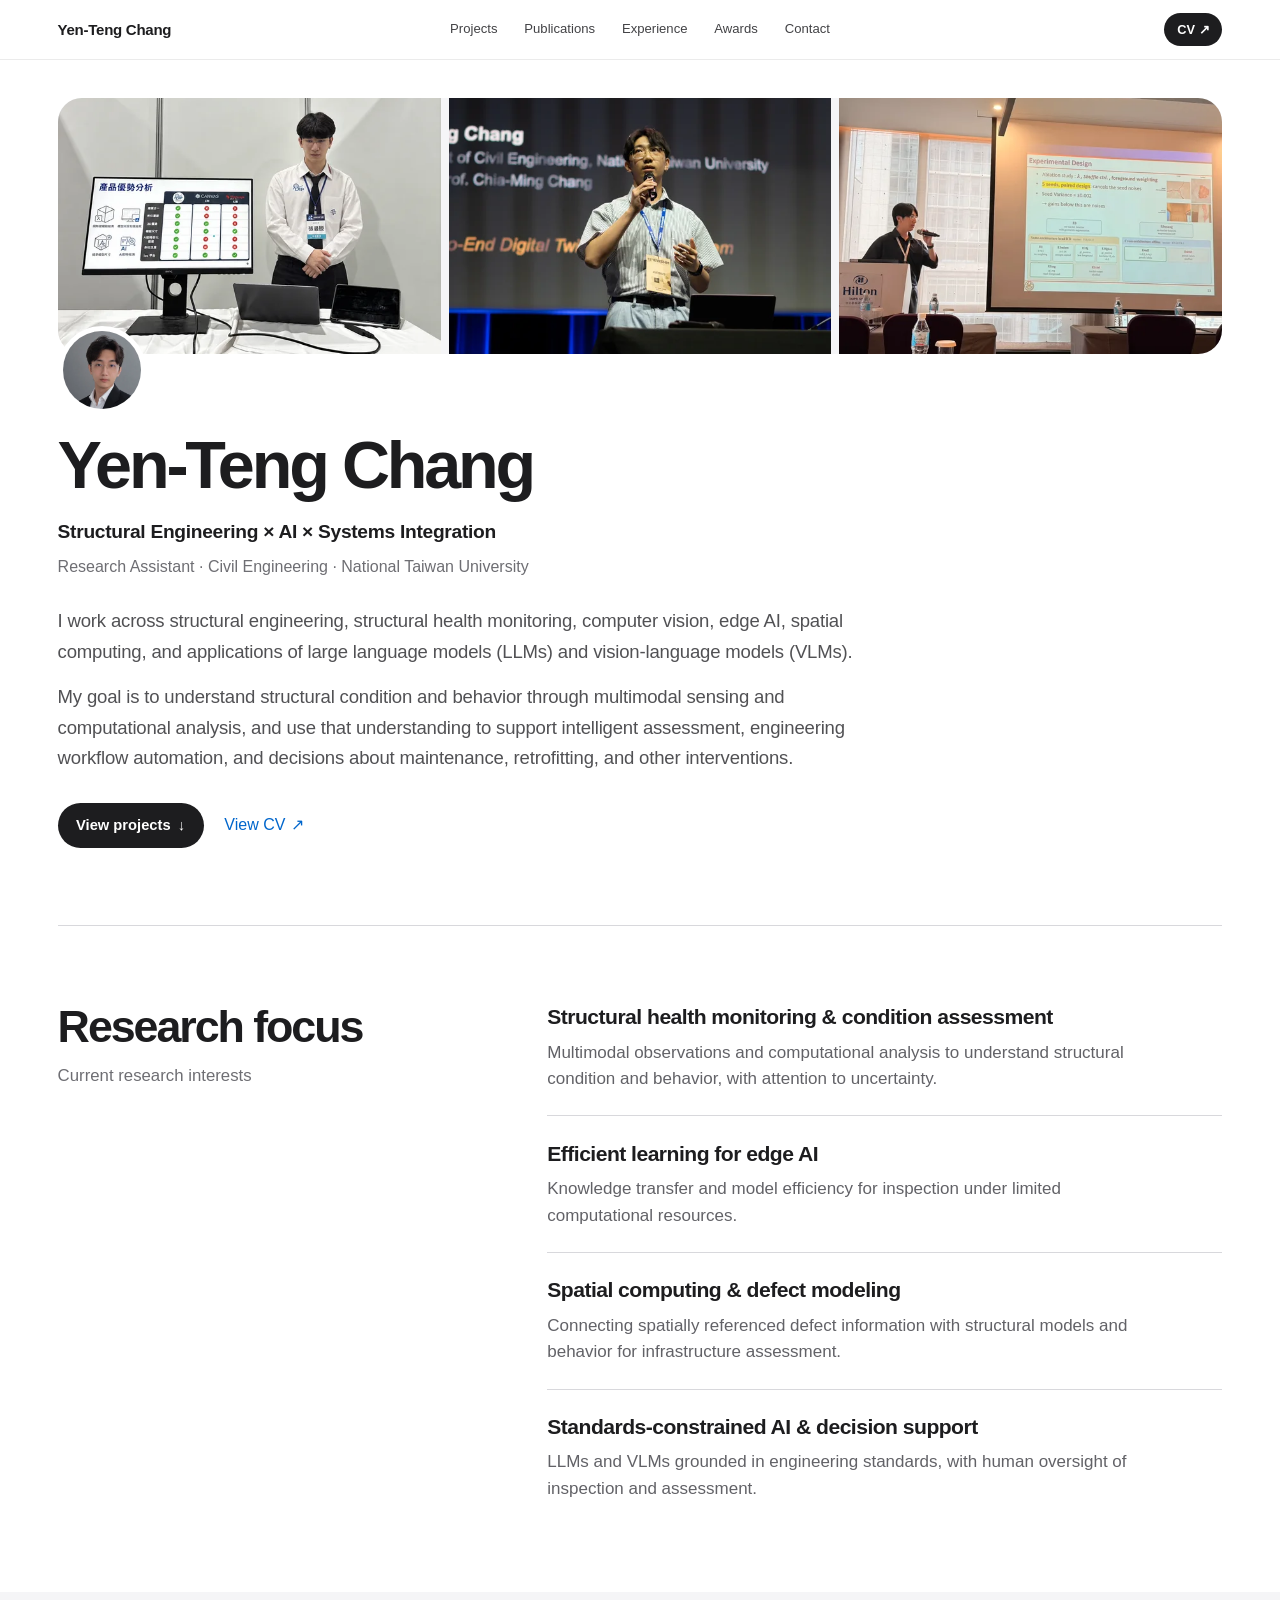
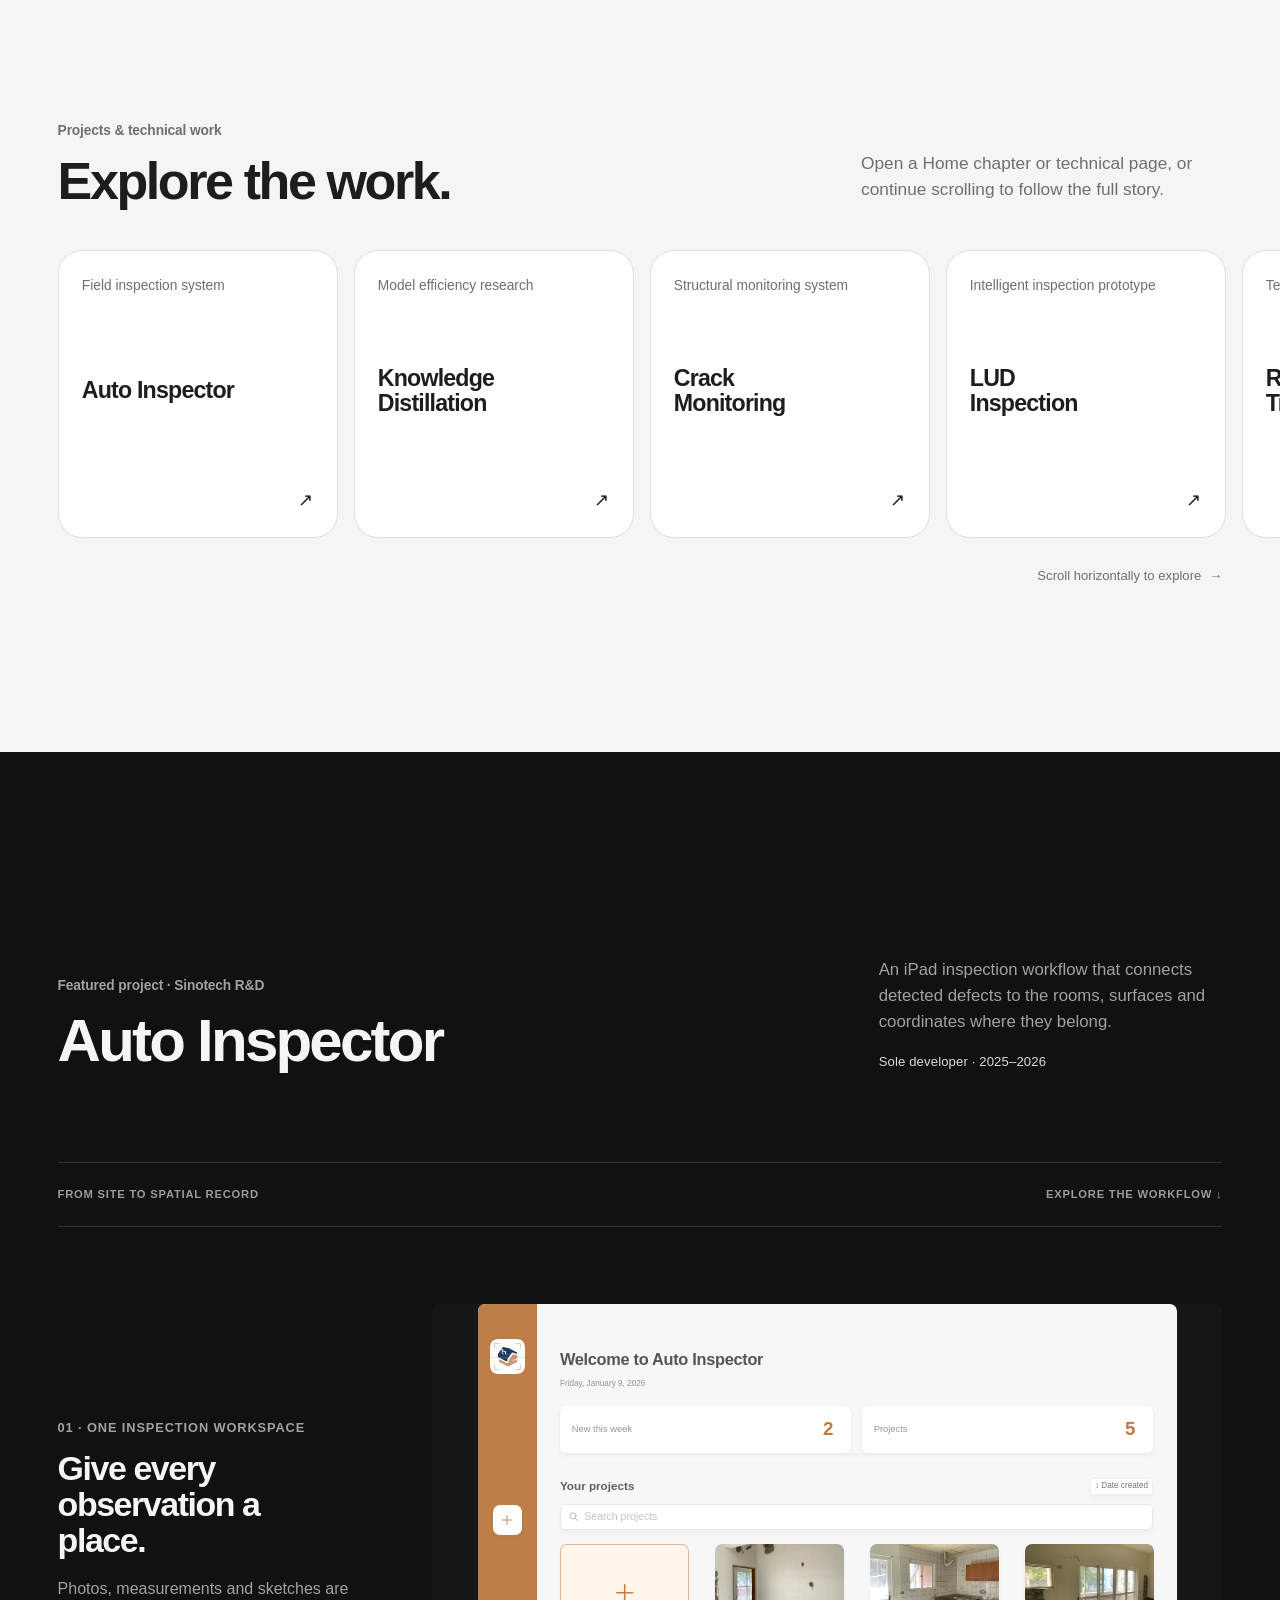
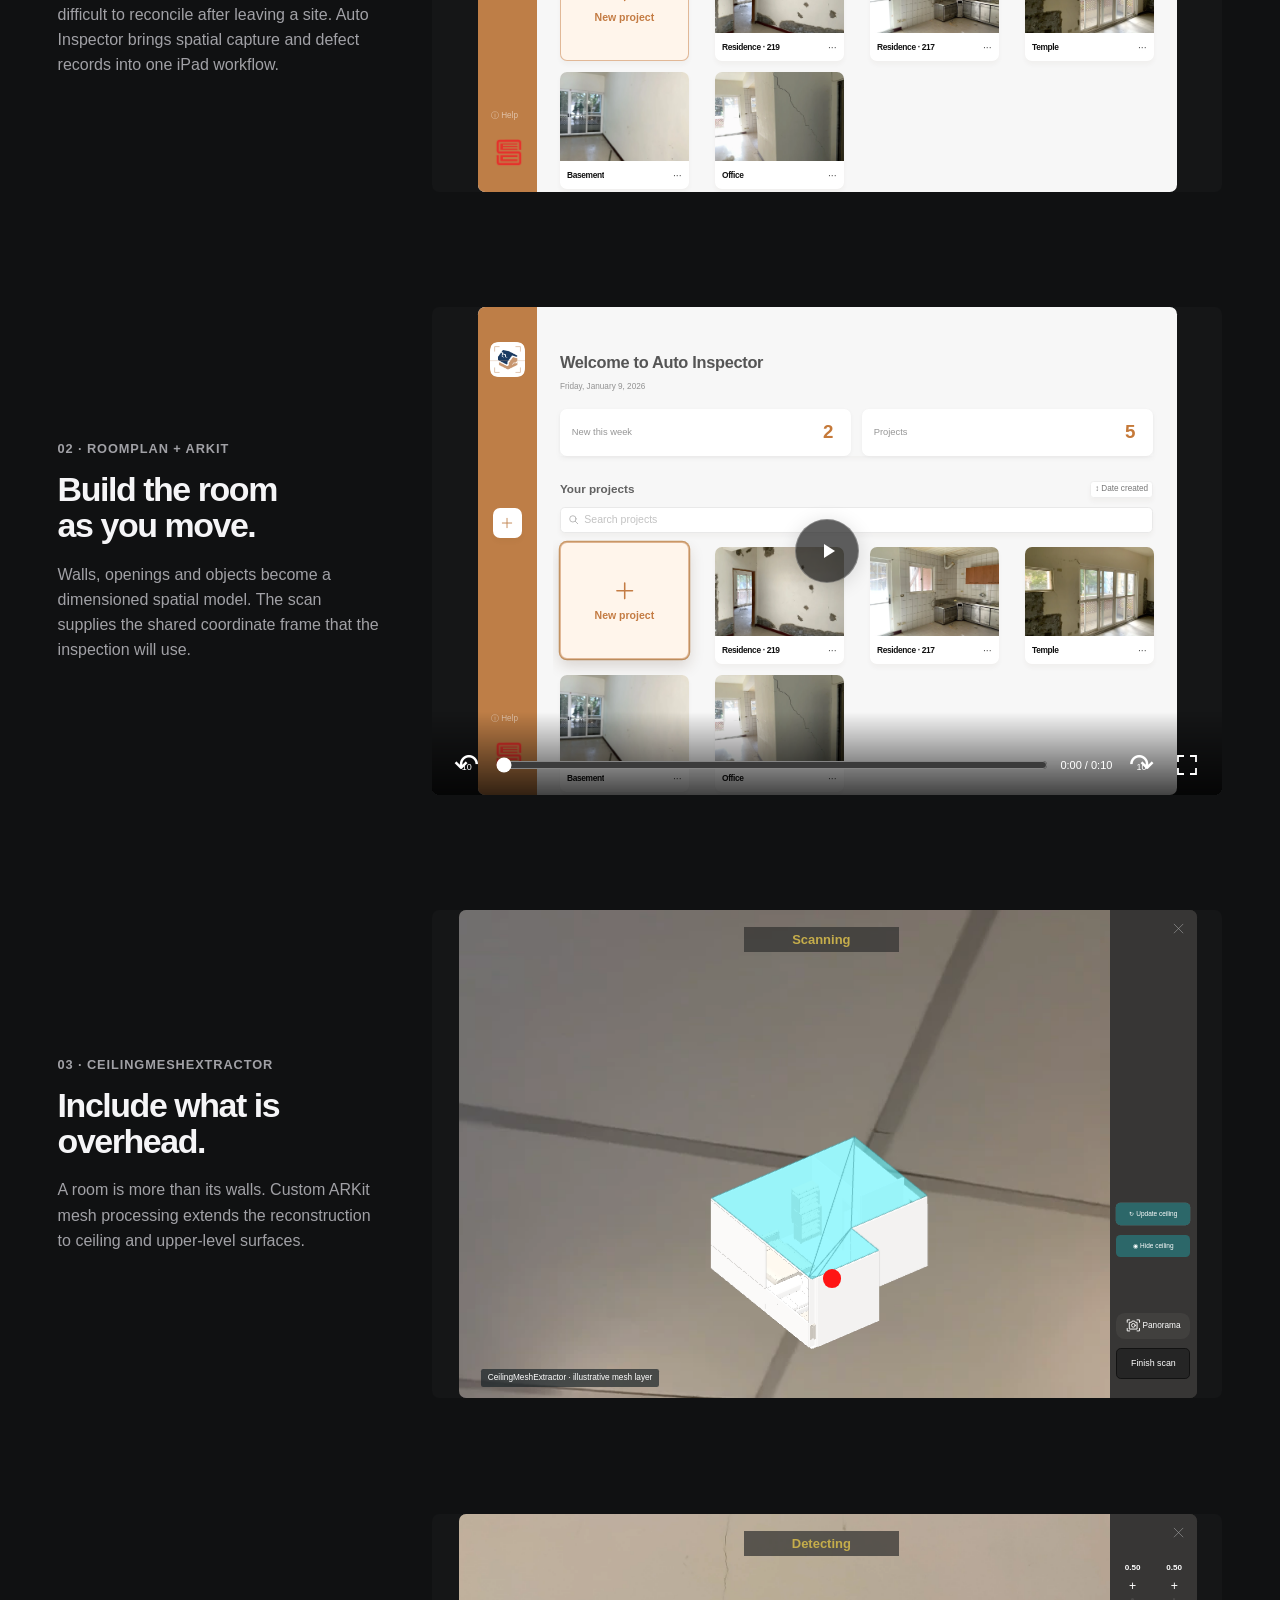
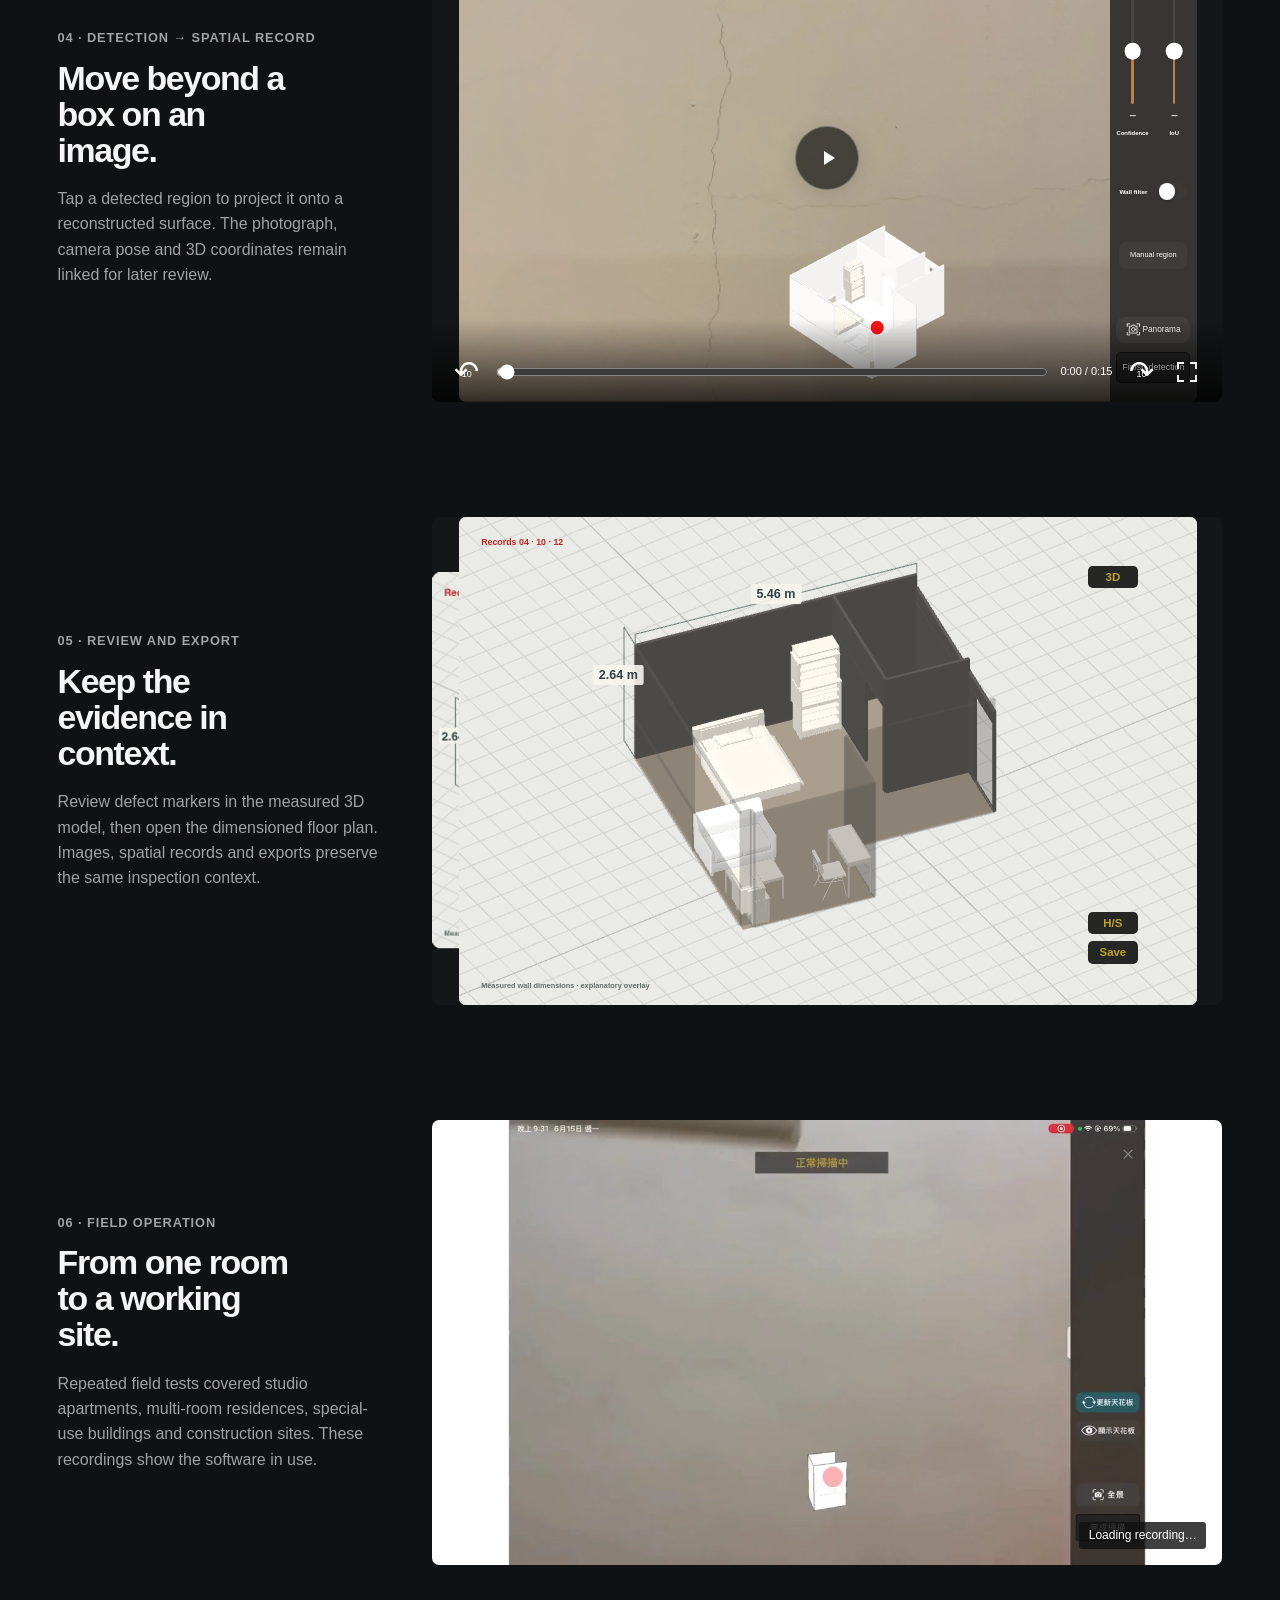
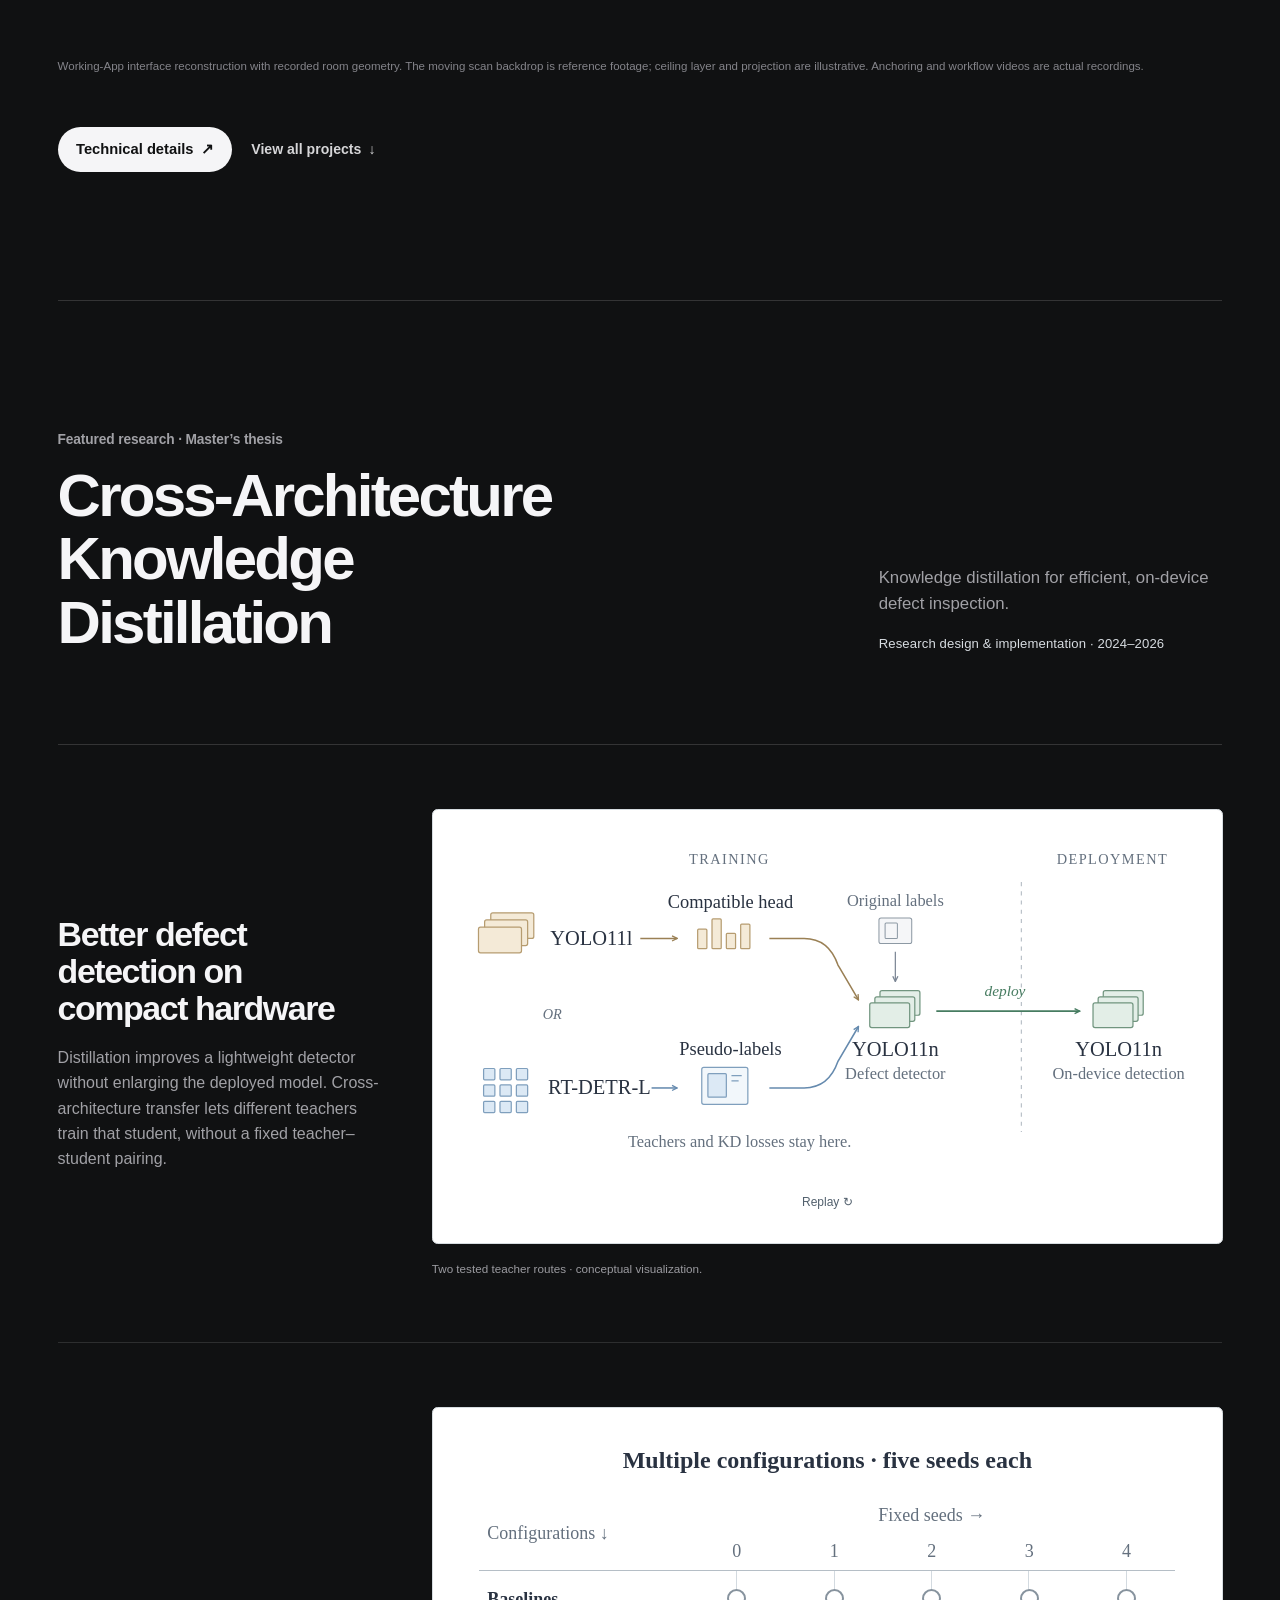
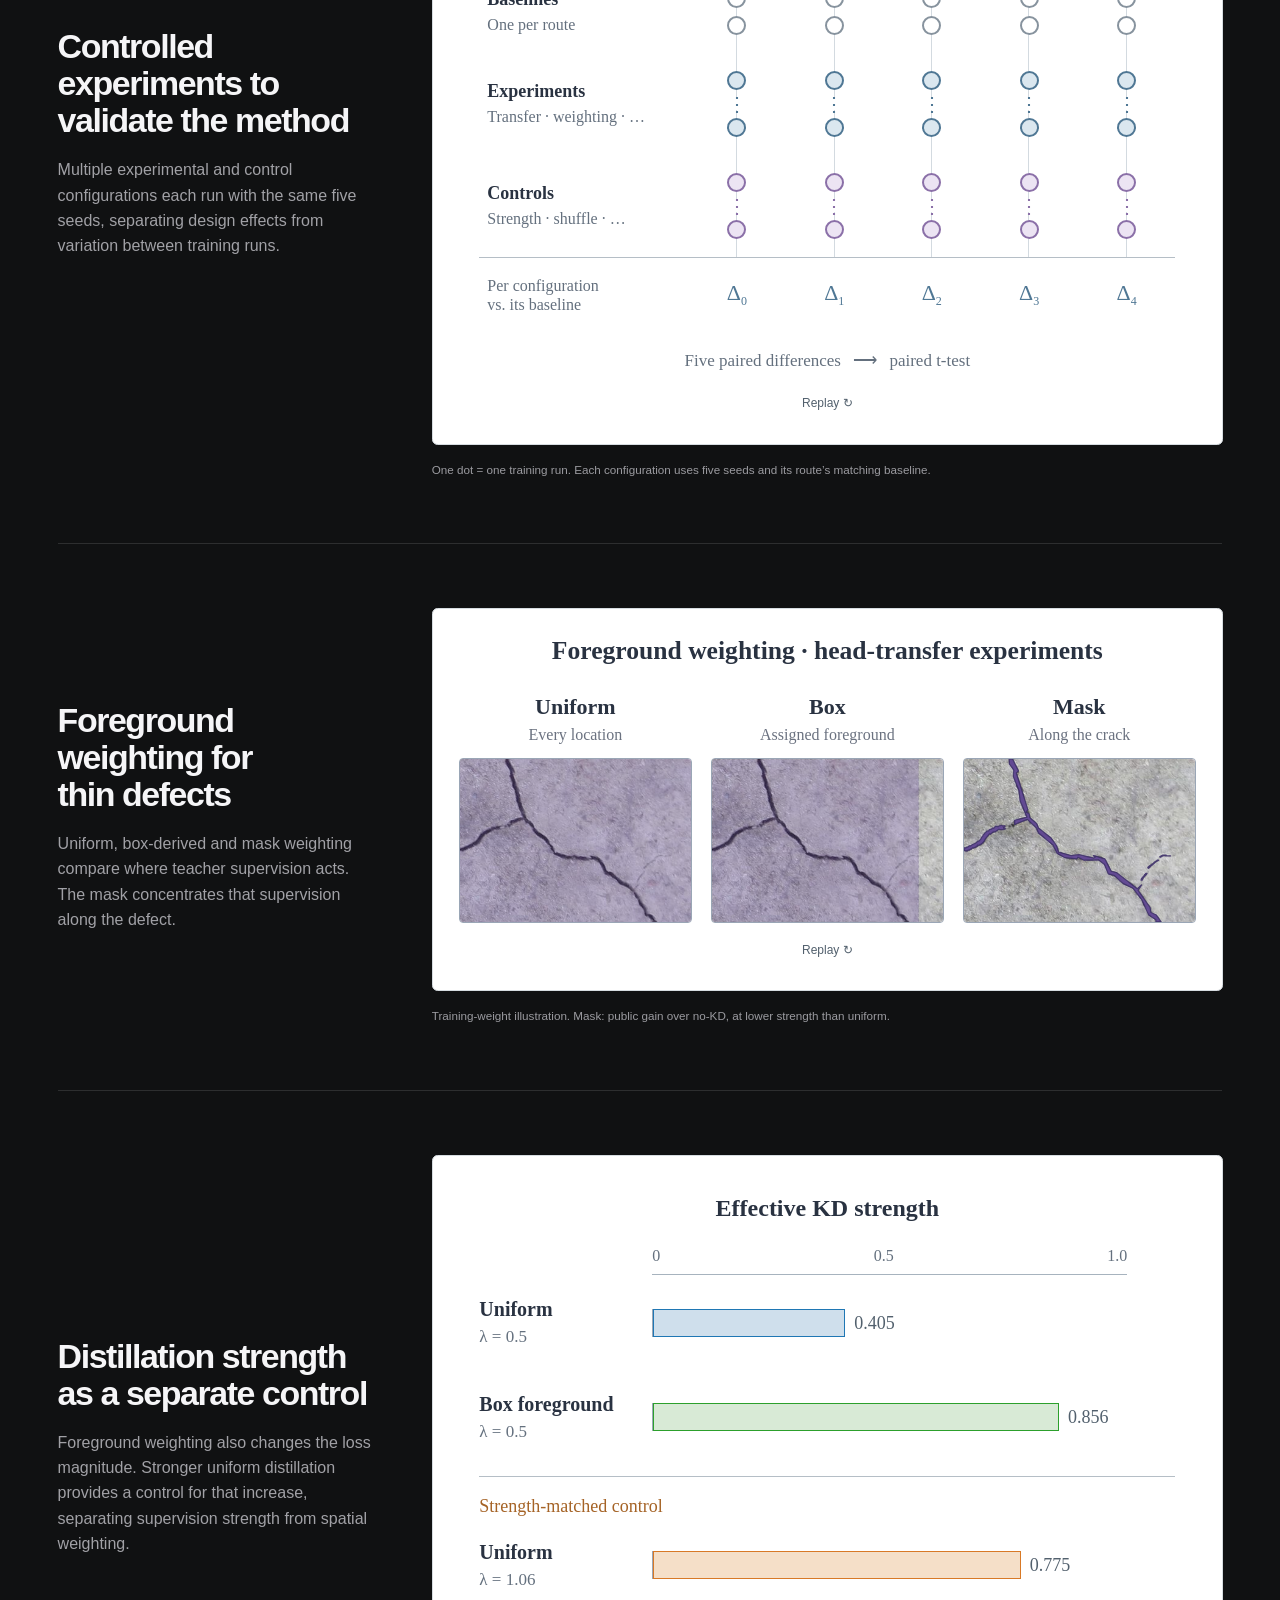
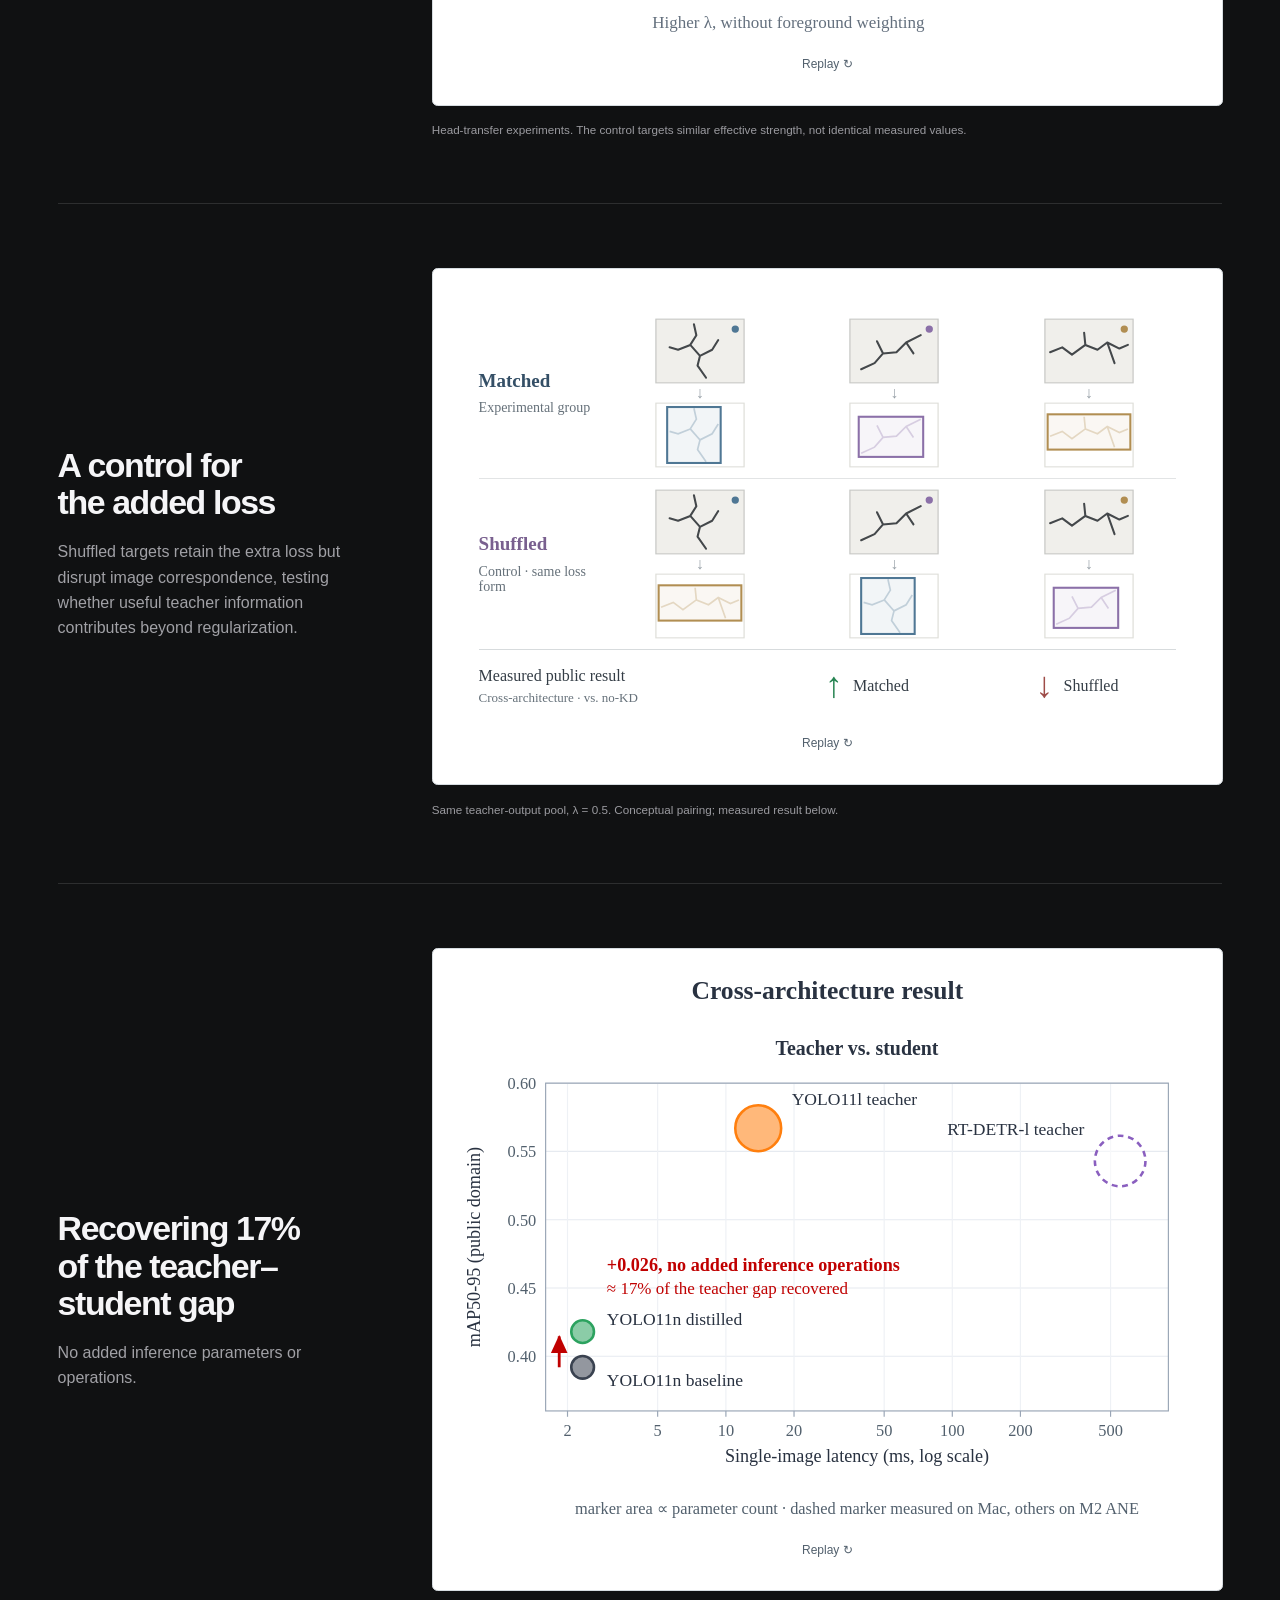
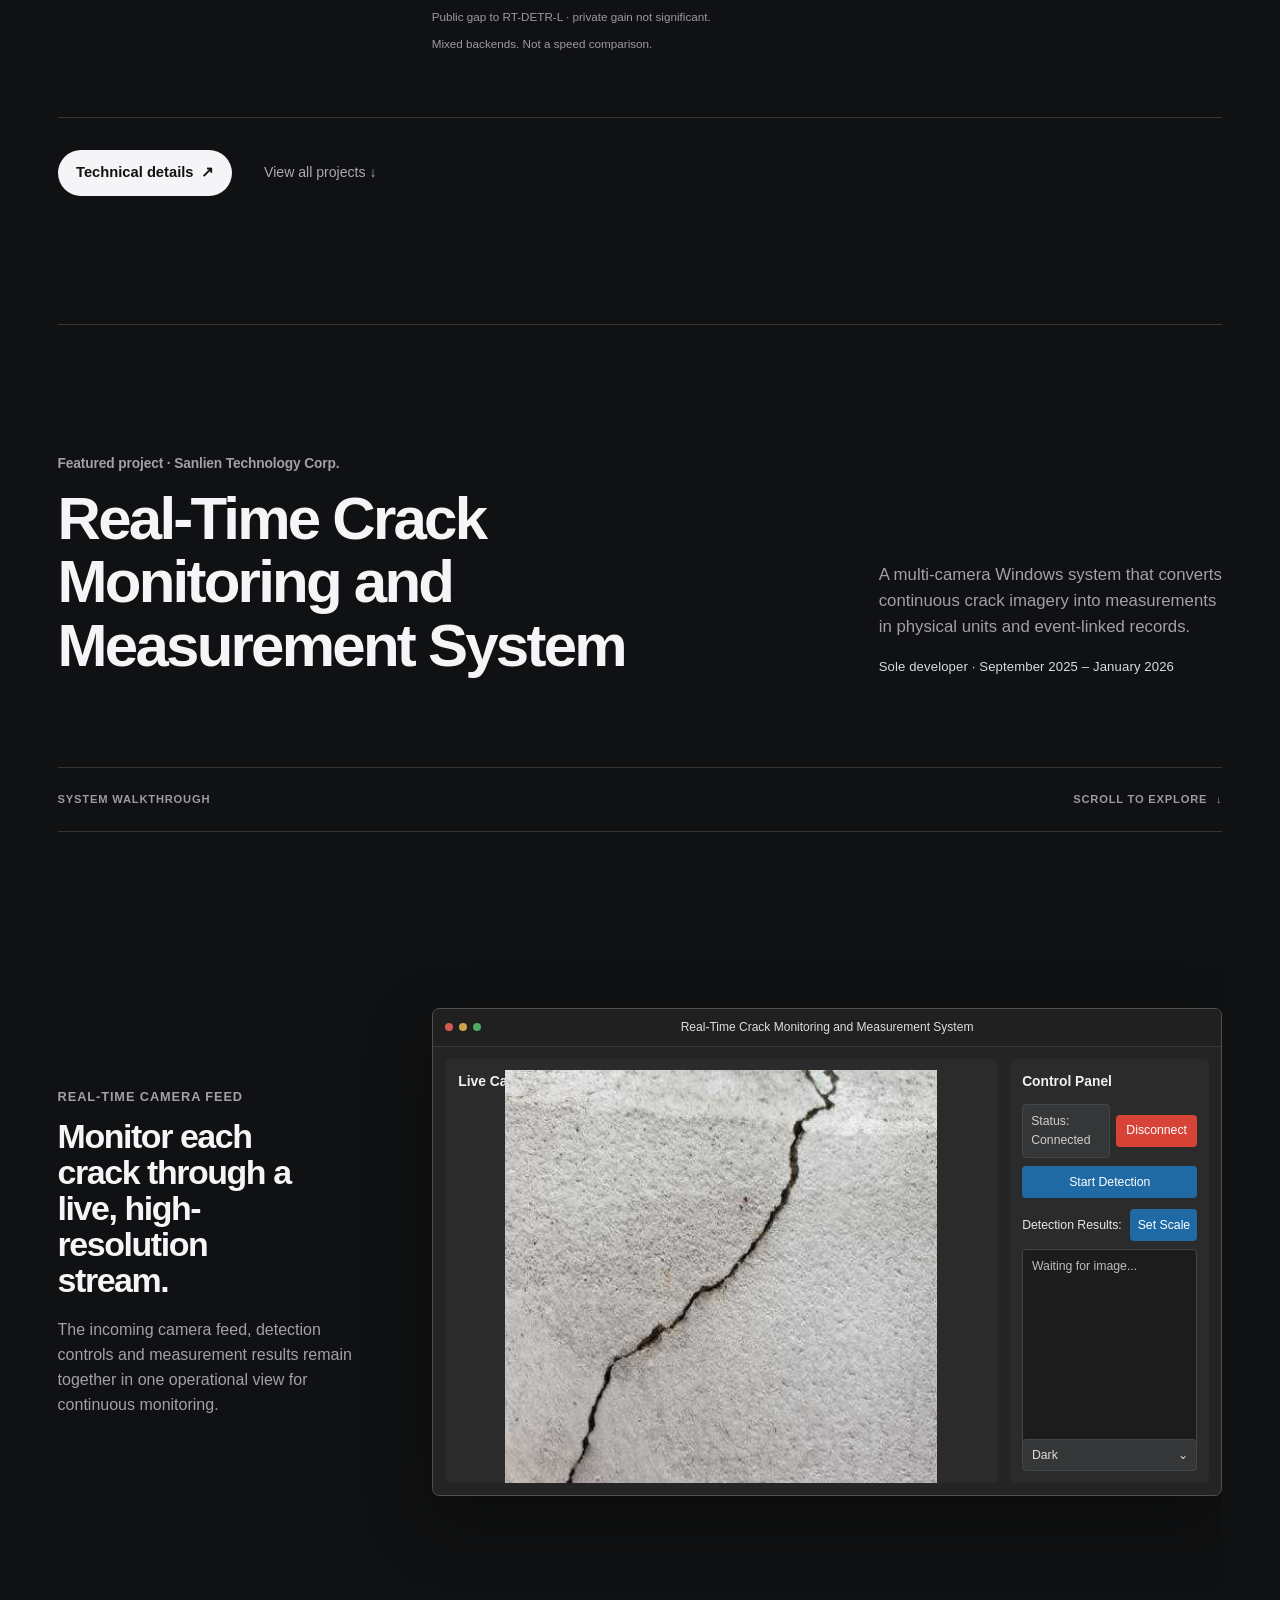
==== commit 51251d4d: "Improve original video loading across portfolio pages Production snapshot of the eight reviewed runt" ====
--- a/index.html
+++ b/index.html
@@ -154,7 +154,7 @@
             </section>
             <section class="ai-scene-section" data-scene="5" id="ai-scene-6">
               <div class="ai-scene-copy"><p class="ai-step-label">06 · Field operation</p><h3>From one room to a working site.</h3><p>Repeated field tests covered studio apartments, multi-room residences, special-use buildings and construction sites. These recordings show the software in use.</p></div>
-              <div class="ai-scene-media"><div class="ai-visual-stage" role="group" aria-label="From one room to a working site."><video class="ai-flow-video" controls muted playsinline preload="metadata" poster="/auto-inspector/assets/experience/home-flow/workflow-full.webp" src="/auto-inspector/assets/experience/home-flow/workflow-full.mp4" aria-label="Complete Auto Inspector workflow recording"></video></div></div>
+              <div class="ai-scene-media"><div class="ai-visual-stage" role="group" aria-label="From one room to a working site."><video class="ai-flow-video" controls muted playsinline preload="none" poster="/auto-inspector/assets/experience/home-flow/workflow-full.webp" src="/auto-inspector/assets/experience/home-flow/workflow-full.mp4" aria-label="Complete Auto Inspector workflow recording"></video></div></div>
             </section>
           </div>
           <p class="ai-reconstruction-caption">Working-App interface reconstruction with recorded room geometry. The moving scan backdrop is reference footage; ceiling layer and projection are illustrative. Anchoring and workflow videos are actual recordings.</p>
--- a/auto-inspector/experience/flow.css
+++ b/auto-inspector/experience/flow.css
@@ -22,6 +22,7 @@
 @media(hover:hover){#auto-inspector .ai-player:hover .ai-player-controls{opacity:1;pointer-events:auto}}
 #auto-inspector .ai-player:focus-visible .ai-player-controls,#auto-inspector .ai-player:has(button:focus-visible,input:focus-visible) .ai-player-controls,#auto-inspector .ai-player.is-touch-active .ai-player-controls,#auto-inspector .ai-player.needs-play .ai-player-controls{opacity:1;pointer-events:auto}
 #auto-inspector .ai-player-controls button{display:grid;place-items:center;color:#fff;border:0;cursor:pointer;padding:0;font:inherit;background:transparent;position:relative;flex:none}
+#auto-inspector .ai-player.is-buffering::after{content:'Loading recording…';position:absolute;z-index:21;right:1rem;bottom:1rem;padding:.4rem .6rem;border-radius:.2rem;background:#101010cc;color:#fff;font:12px -apple-system,BlinkMacSystemFont,sans-serif;pointer-events:none}
 #auto-inspector .ai-player-controls button:focus-visible,#auto-inspector .ai-seek:focus-visible{outline:2px solid white;outline-offset:3px}
 #auto-inspector .ai-player-controls button>svg{width:24px;height:24px;fill:currentColor}
 #auto-inspector .ai-player-controls .ai-center-control{position:absolute;left:50%;top:50%;transform:translate(-50%,-50%);width:64px;height:64px;background:#101010aa;border:1px solid #fff4;border-radius:50%;box-shadow:0 3px 20px #0002}
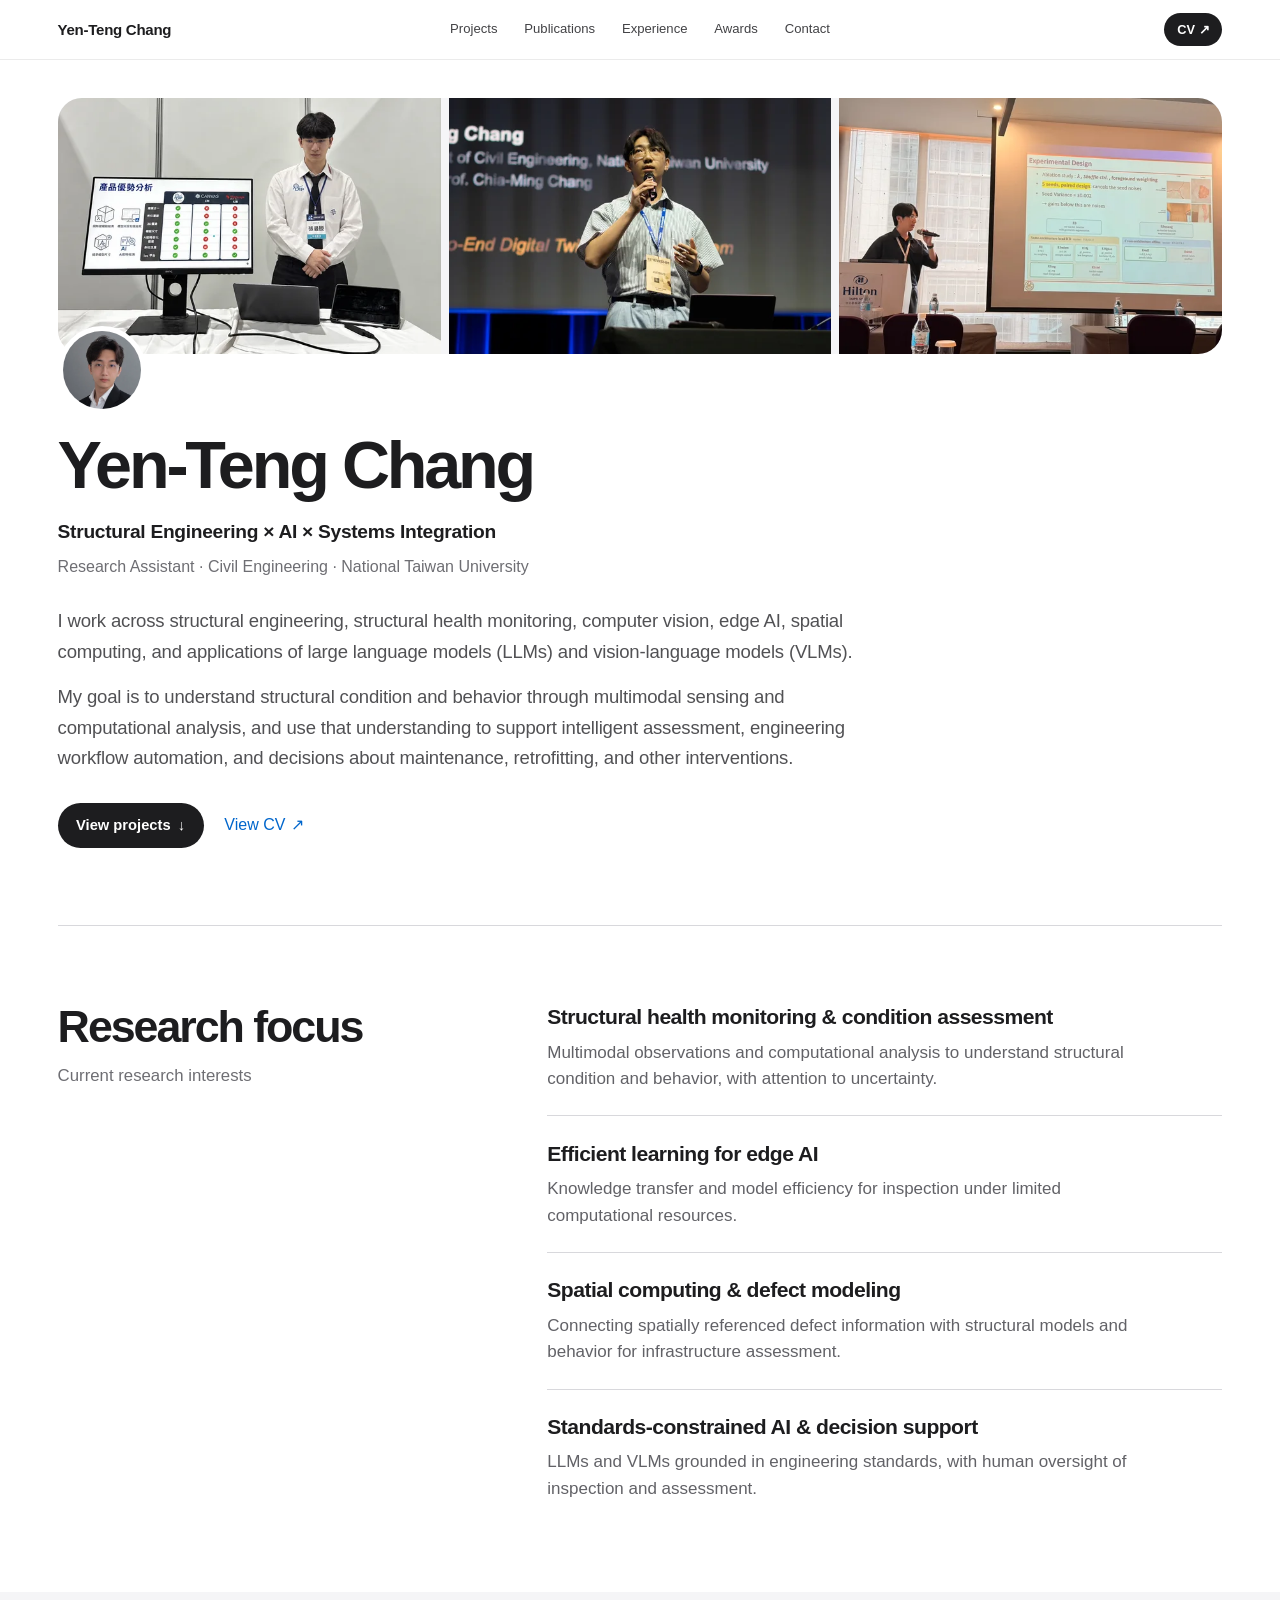
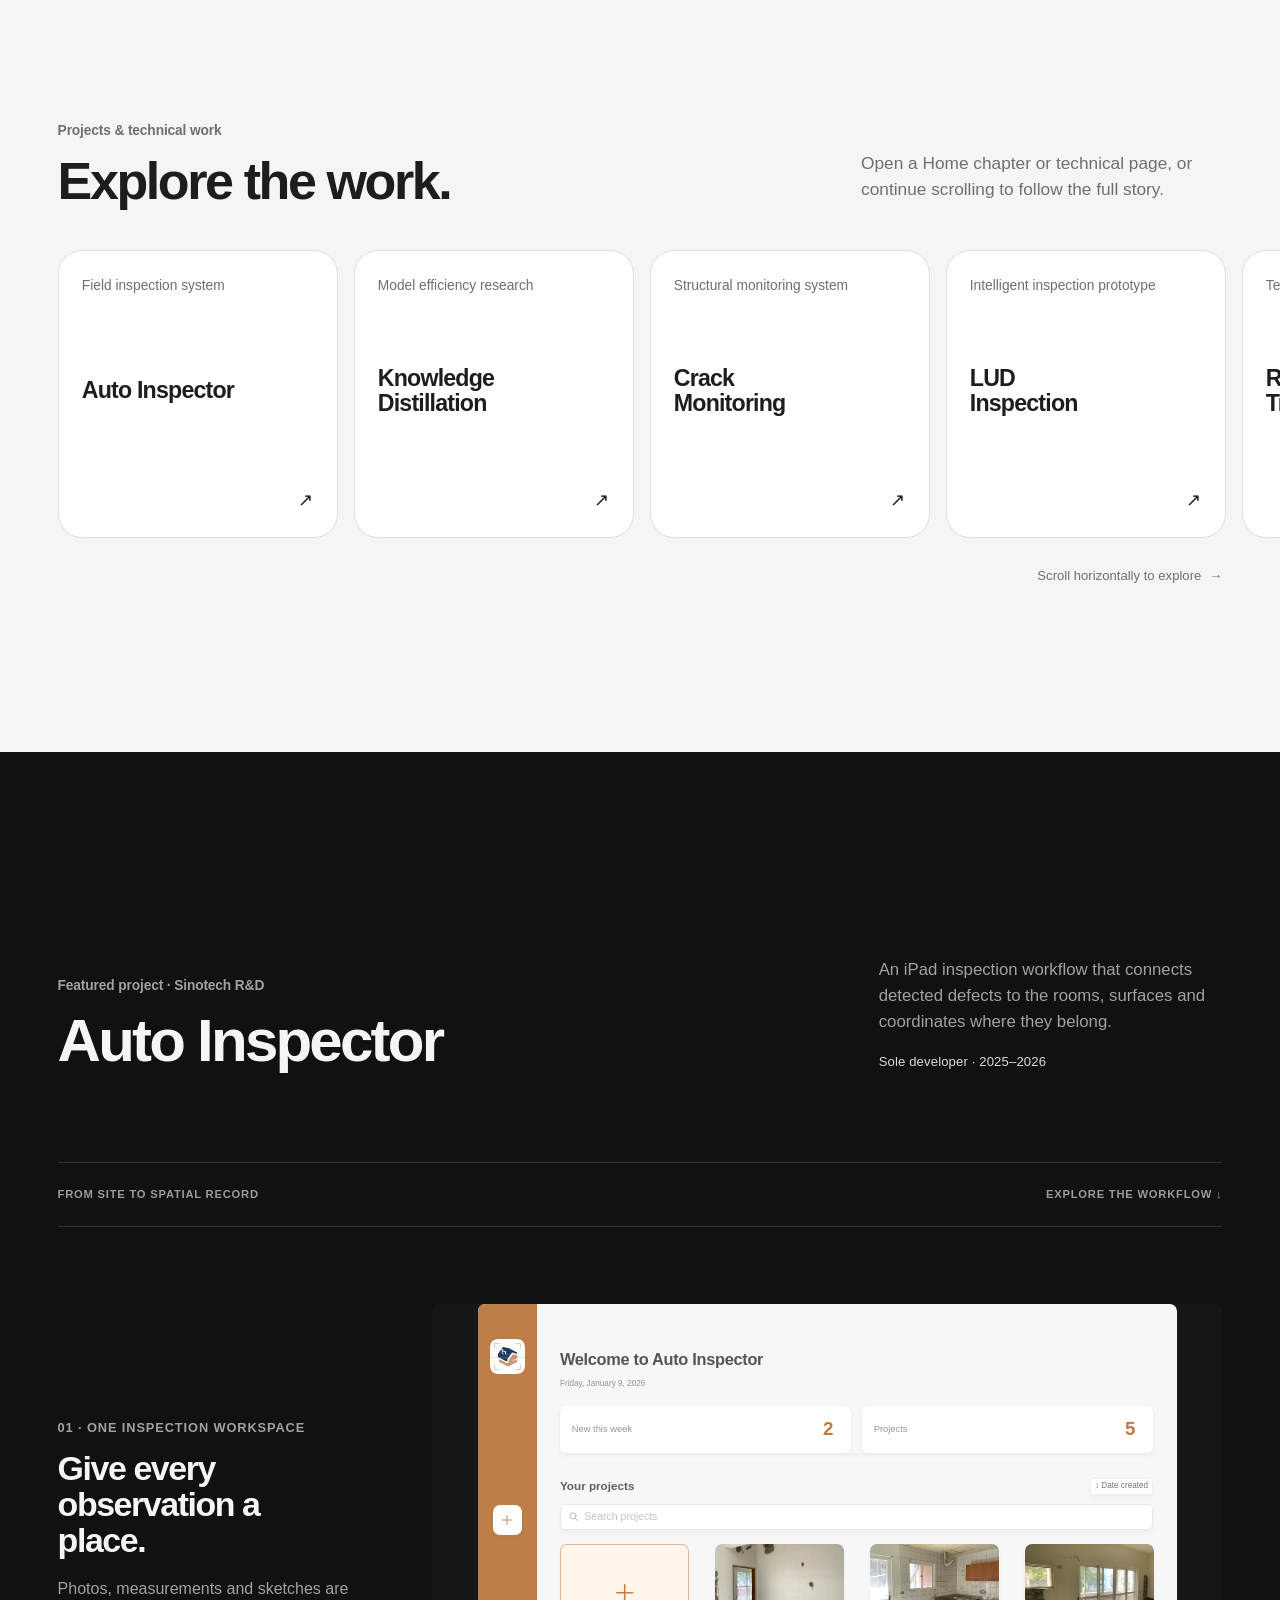
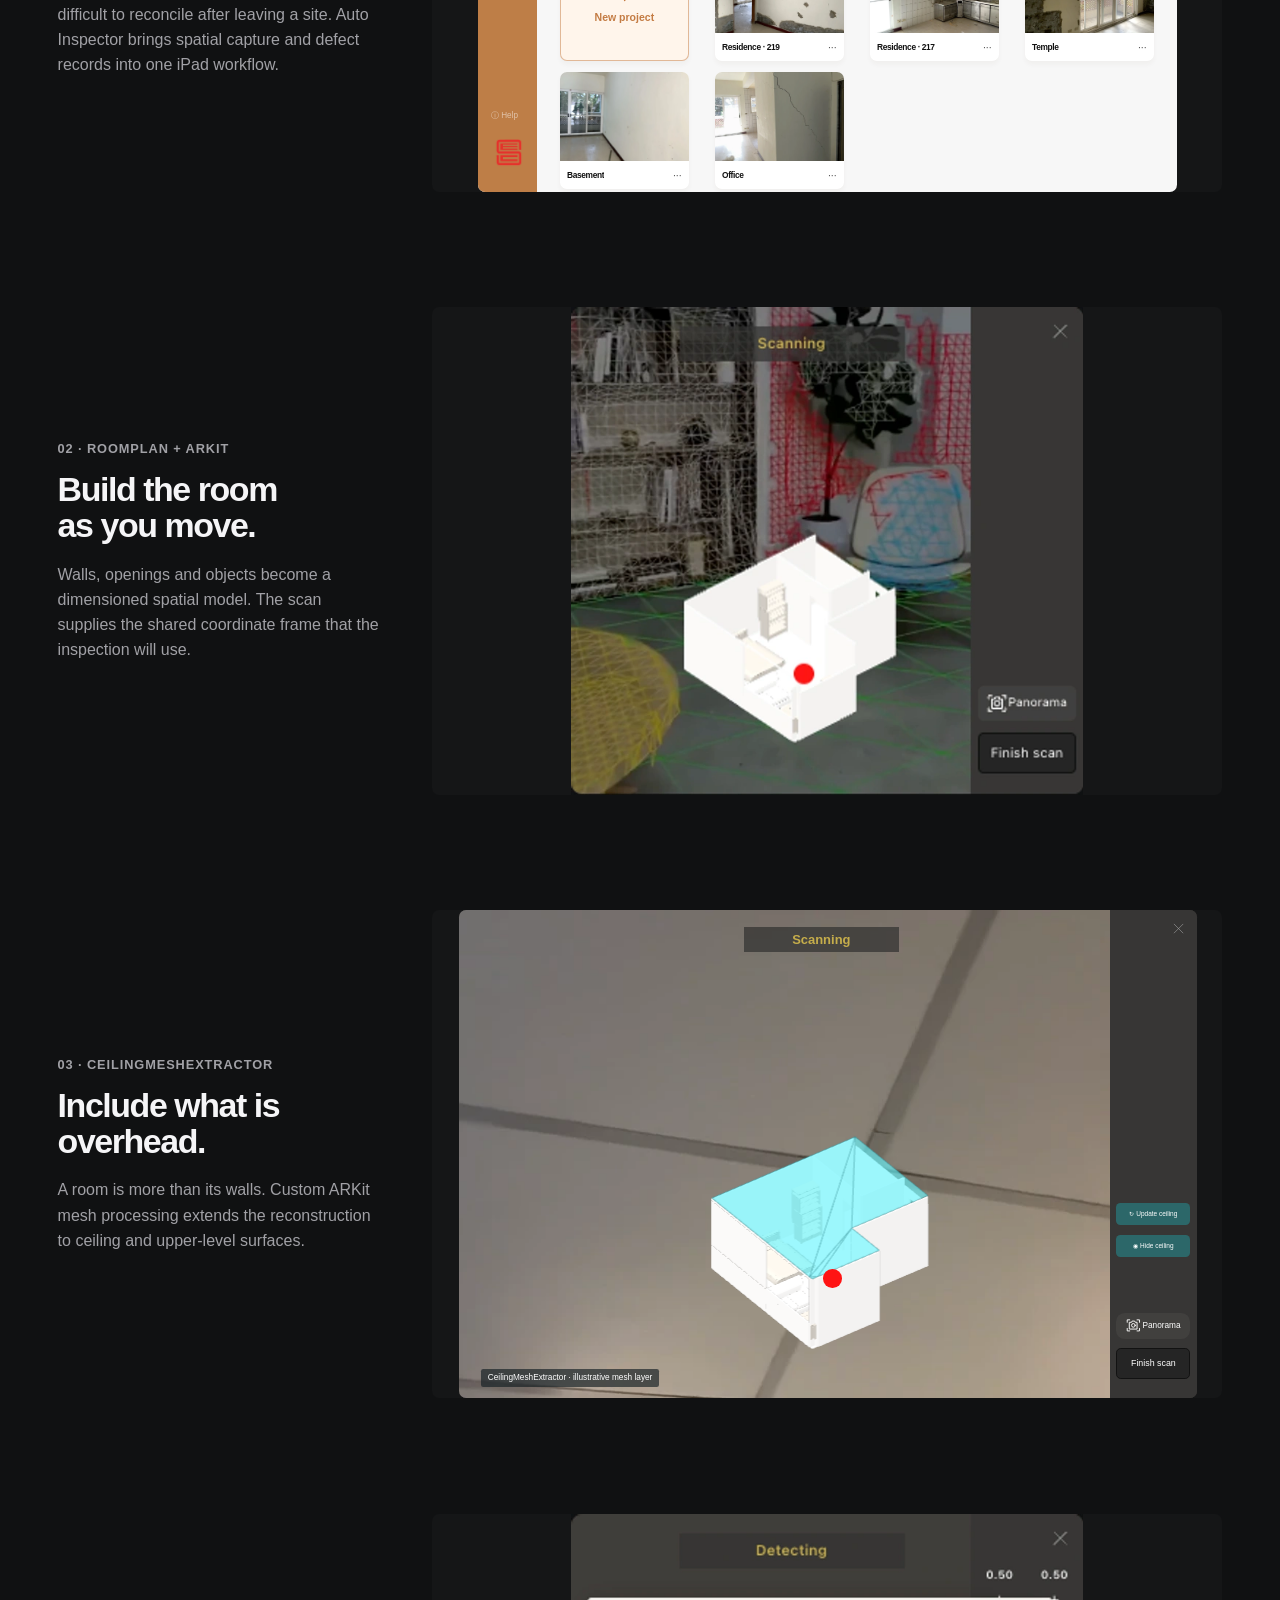
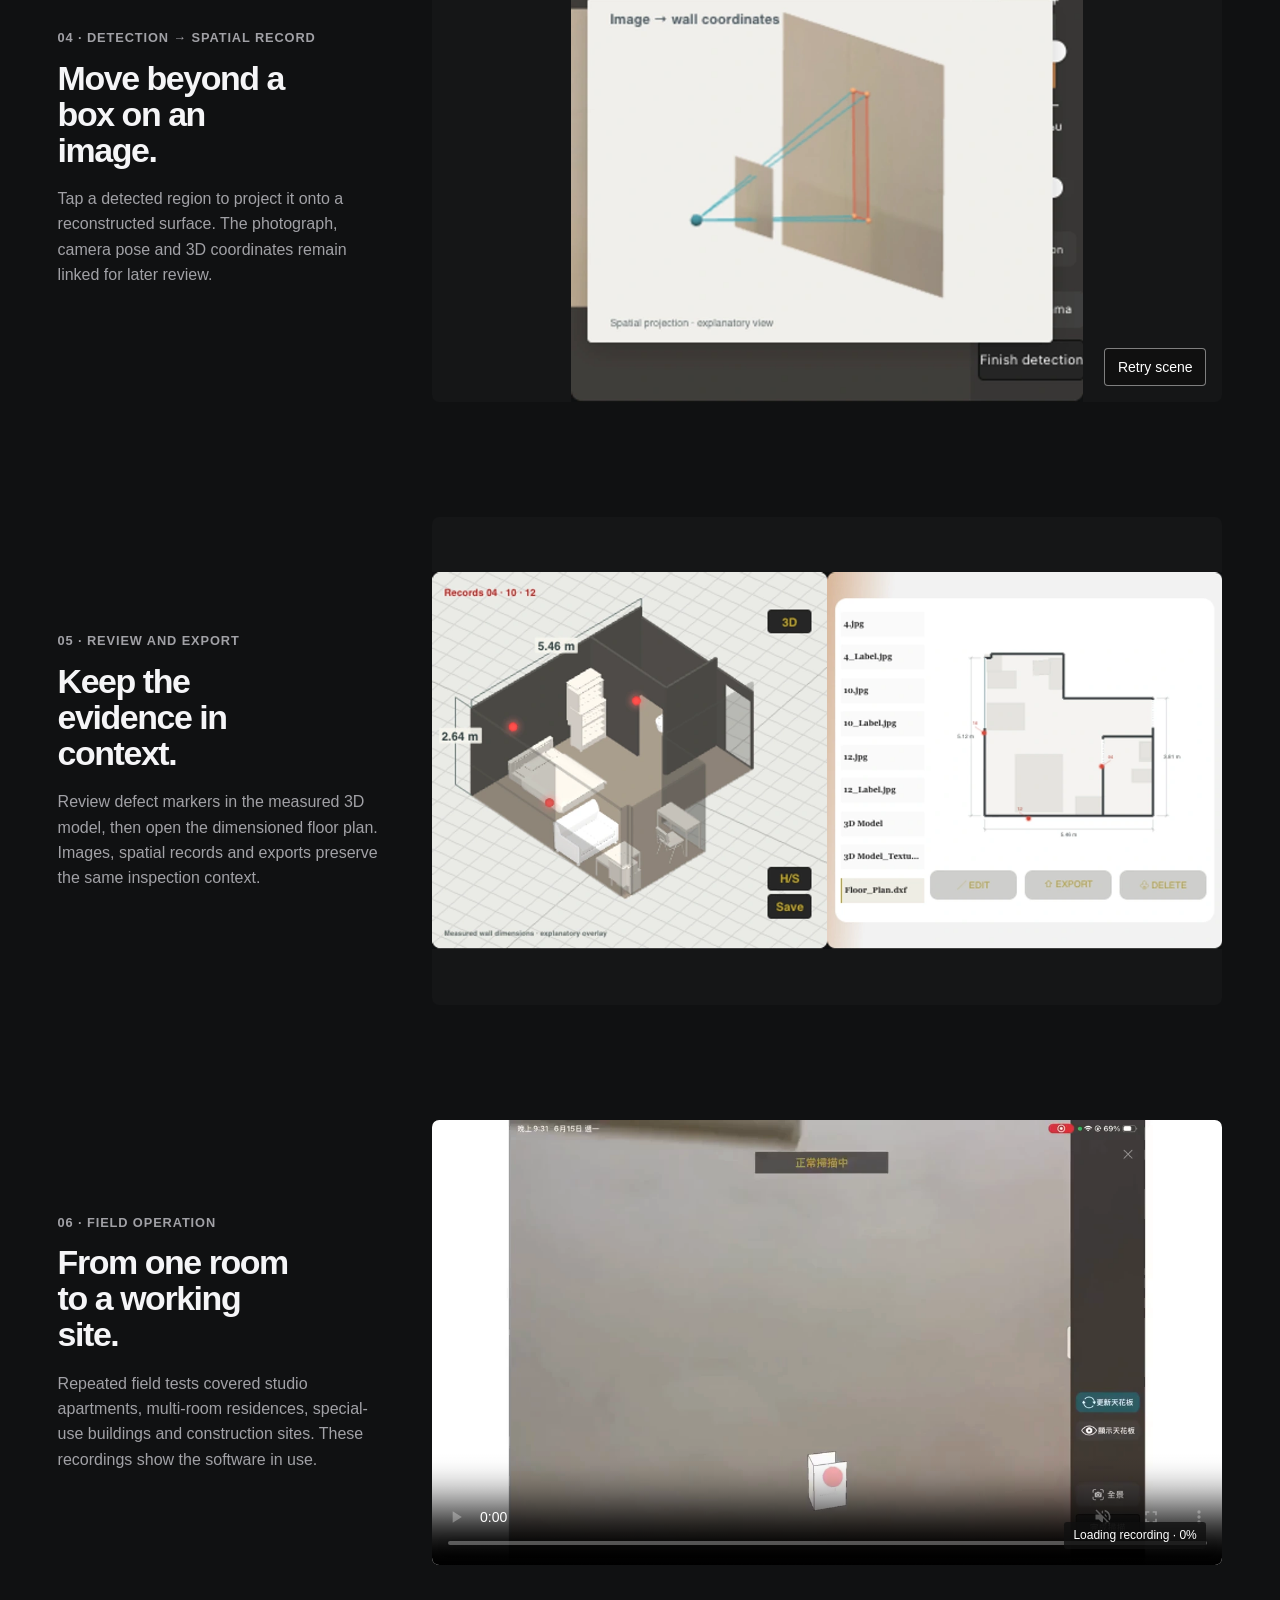
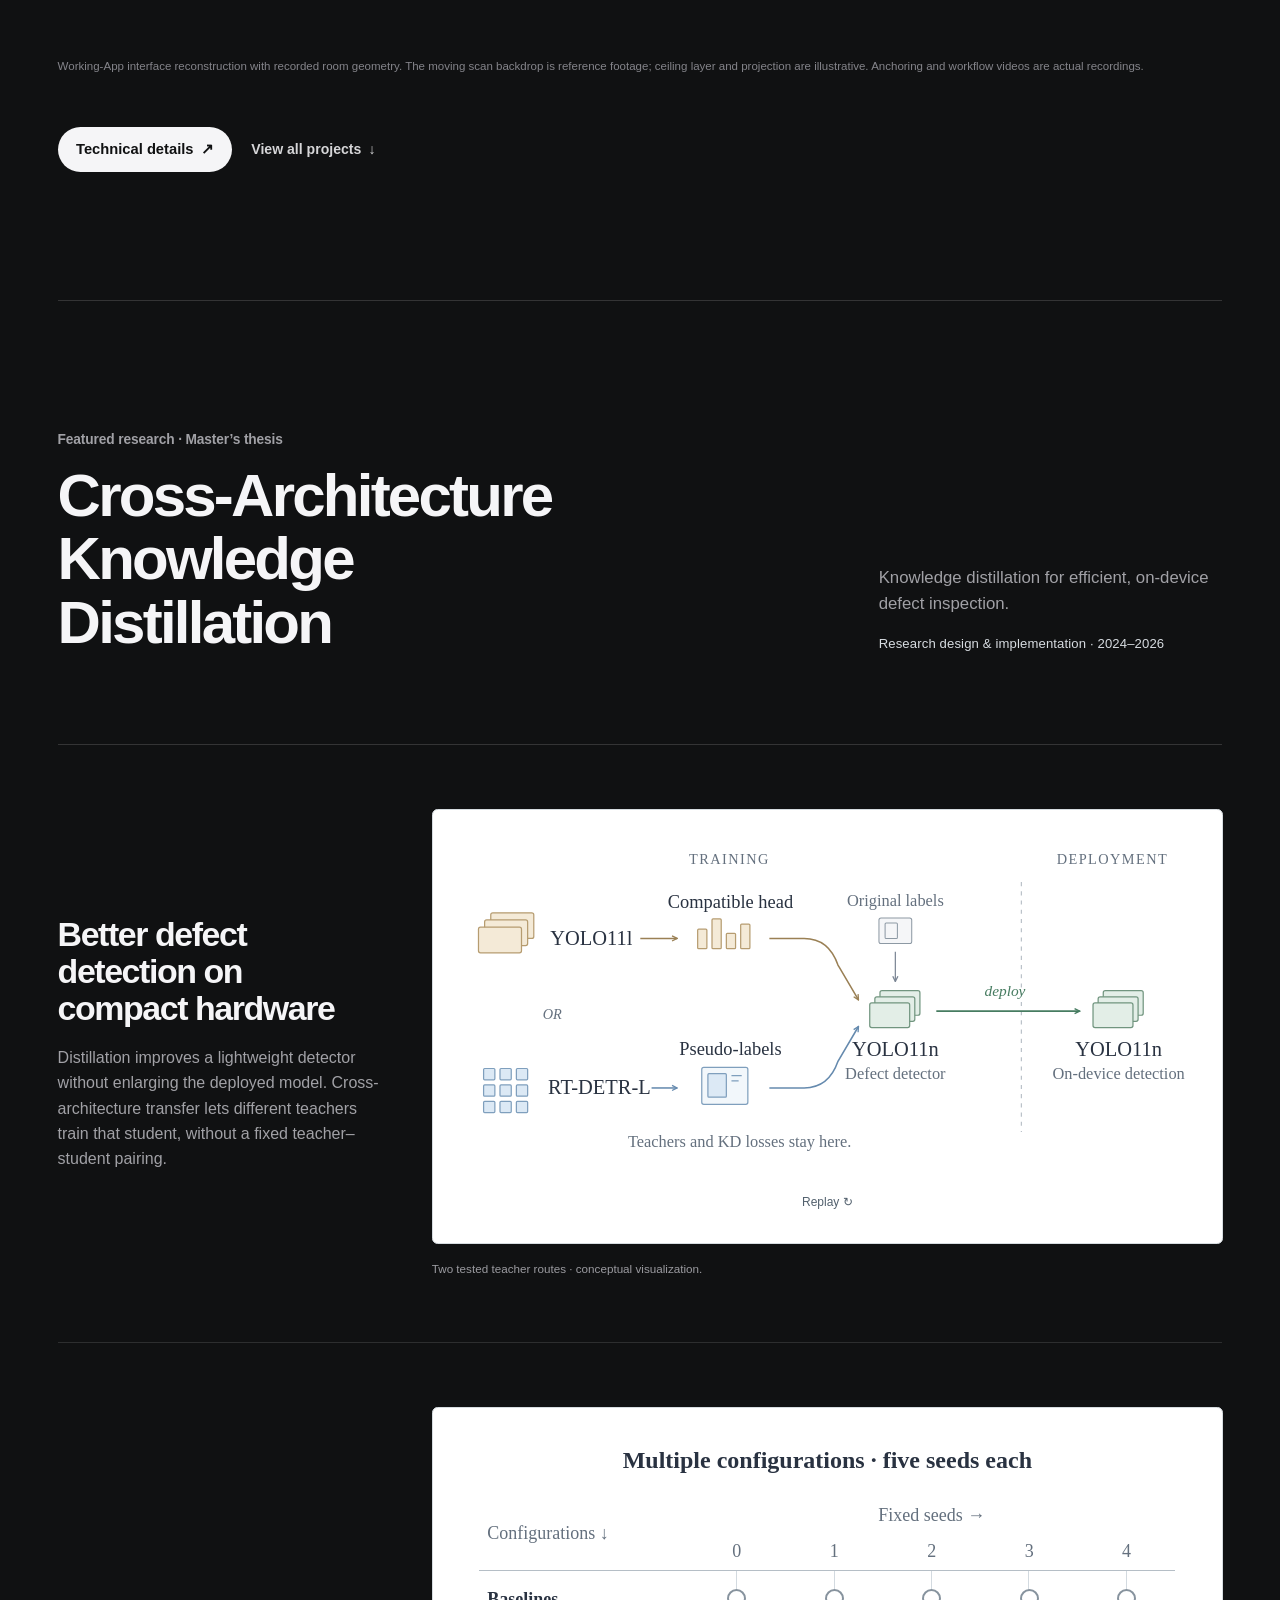
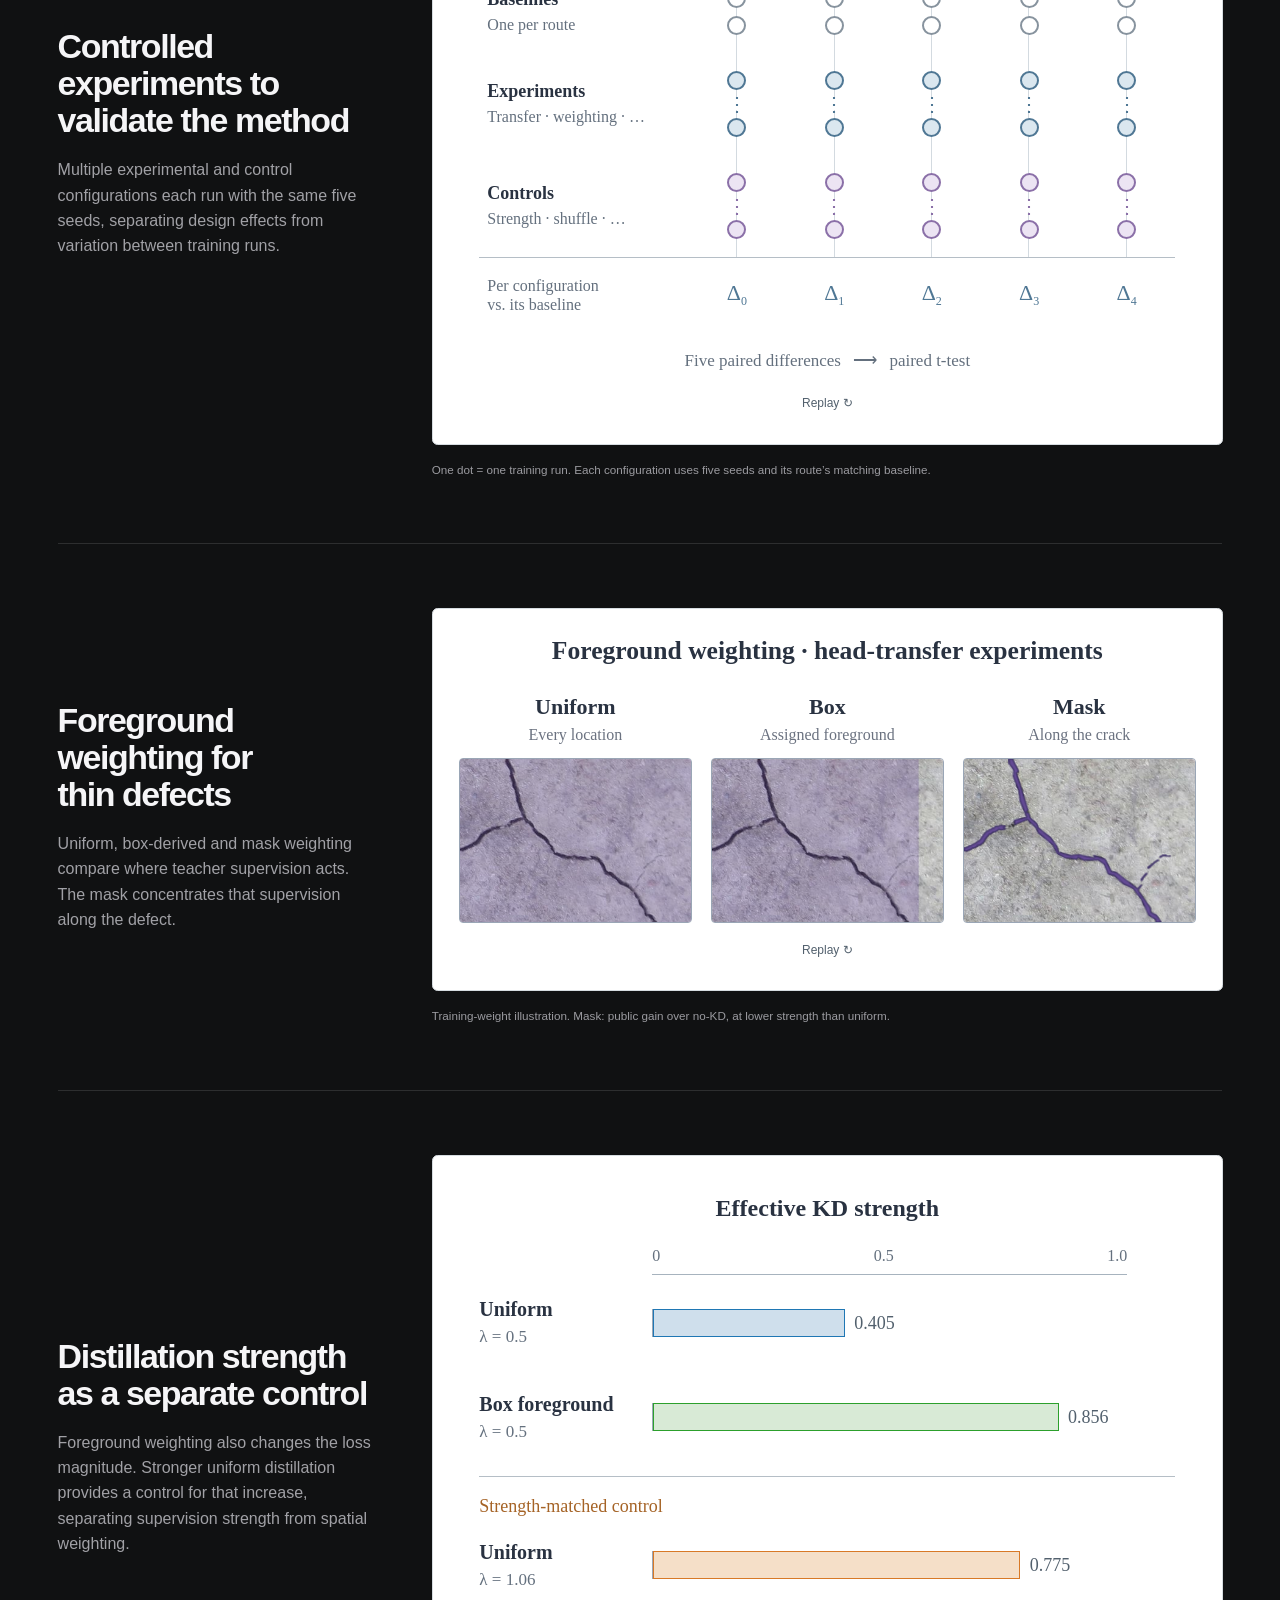
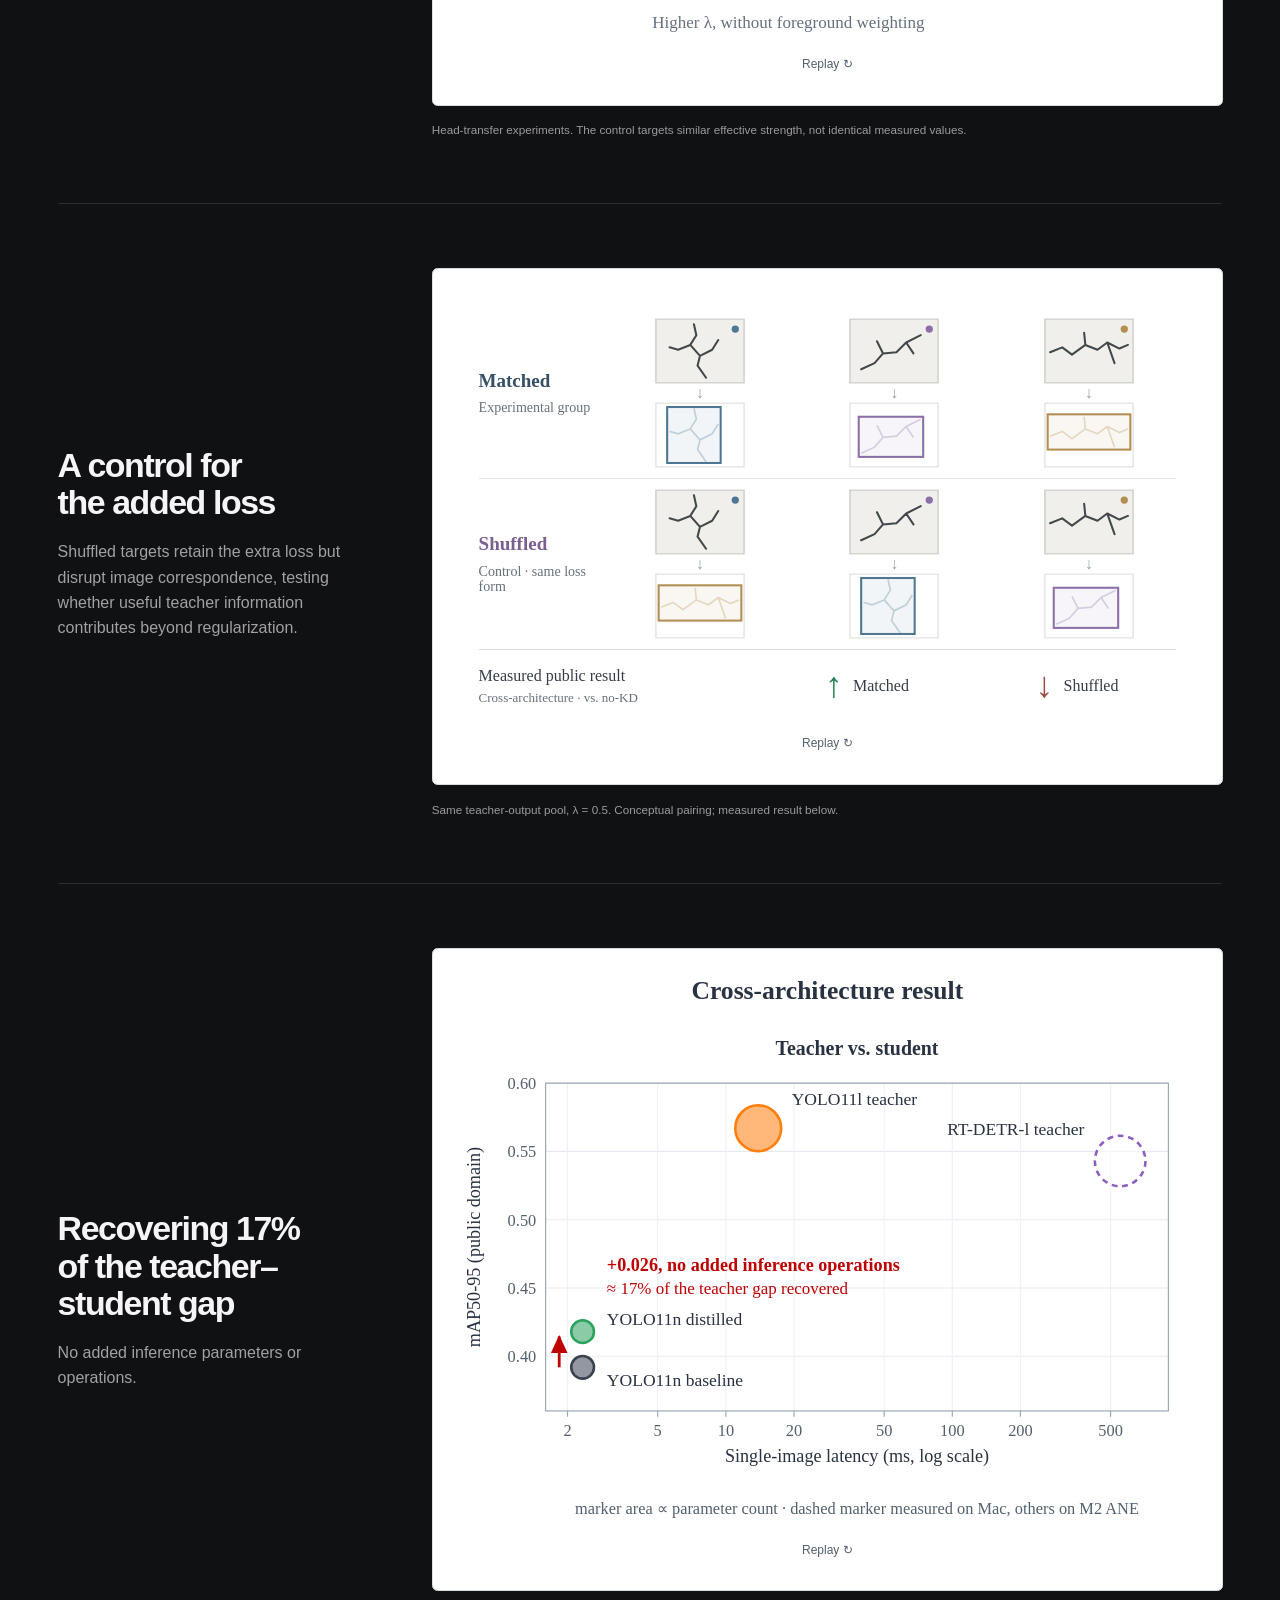
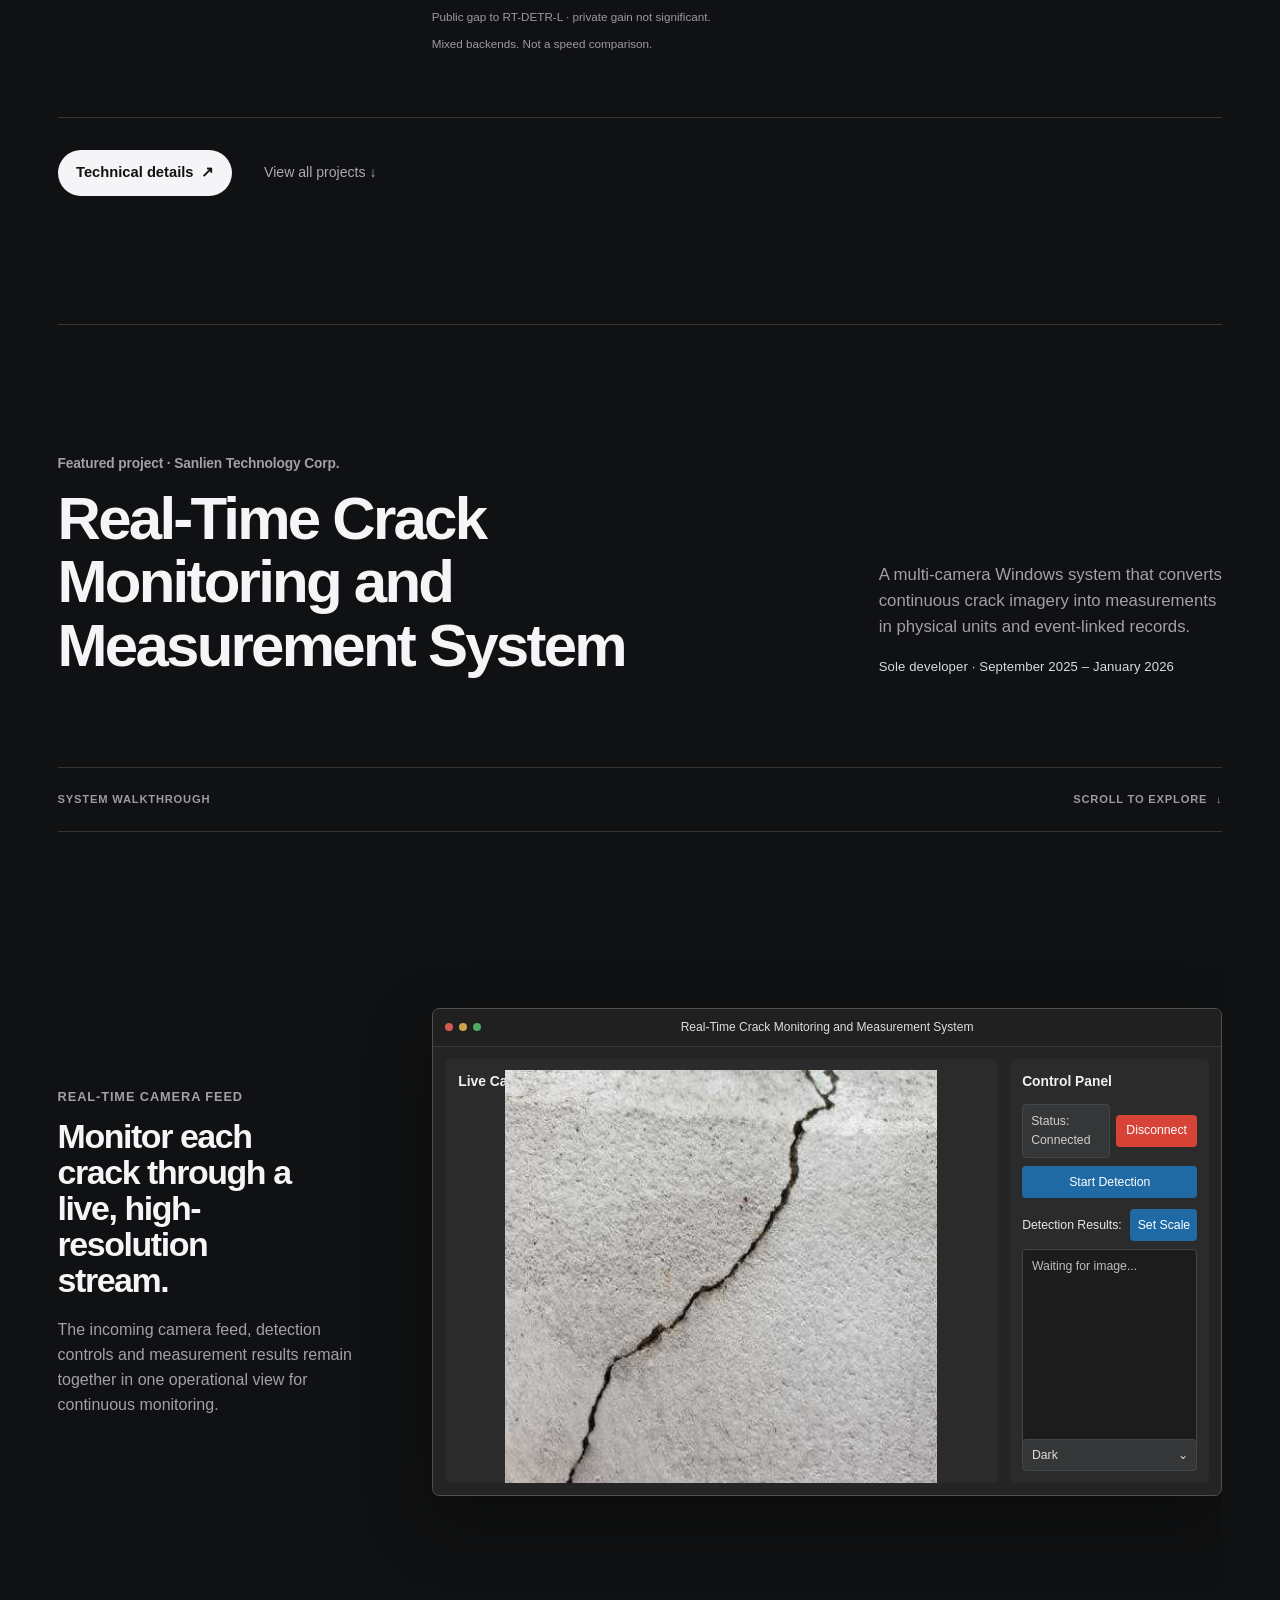
==== commit 6b36d13a: "Rebuild media loading with resumable ranges and scene readiness gates Production snapshot of the twe" ====
--- a/index.html
+++ b/index.html
@@ -8,6 +8,7 @@
   <link rel="stylesheet" href="/assets/wireframe.css">
   <link rel="stylesheet" href="/assets/crack-prototype.css?v=20260906b">
   <link rel="stylesheet" href="/assets/styles/site-content.css?v=20260925c">
+  <script type="module" src="/assets/scripts/media-preload.js?v=20260927b"></script>
 </head>
 <body>
   <a class="skip-link" href="#main-content">Skip to content</a>
@@ -124,7 +125,7 @@
         <link rel="stylesheet" href="/auto-inspector/composition/app-dashboard.css">
         <link rel="stylesheet" href="/auto-inspector/composition/app-capture.css">
         <link rel="stylesheet" href="/auto-inspector/experience/experience.css">
-        <link rel="stylesheet" href="/auto-inspector/experience/flow.css">
+        <link rel="stylesheet" href="/auto-inspector/experience/flow.css?v=20260927b">
         <div class="project-summary ai-project-heading">
           <div><p class="eyebrow">Featured project · Sinotech R&amp;D</p><h2>Auto Inspector</h2></div>
           <div class="project-intro"><p>An iPad inspection workflow that connects detected defects to the rooms, surfaces and coordinates where they belong.</p><p class="ai-project-meta">Sole developer · 2025–2026</p></div>
@@ -160,7 +161,7 @@
           <p class="ai-reconstruction-caption">Working-App interface reconstruction with recorded room geometry. The moving scan backdrop is reference footage; ceiling layer and projection are illustrative. Anchoring and workflow videos are actual recordings.</p>
         </div>
         <div class="ai-end-actions"><a class="button button-light" href="/auto-inspector/">Technical details <span aria-hidden="true">↗</span></a><a class="ai-view-all" href="#all-projects">View all projects <span aria-hidden="true">↓</span></a></div>
-        <script type="module" src="/auto-inspector/experience/story.js"></script>
+        <script type="module" src="/auto-inspector/experience/story.js?v=20260927b"></script>
       </article>
 
       <article class="project-chapter kd-chapter" id="knowledge-distillation">
@@ -537,8 +538,8 @@
                       <header>Live Camera View</header>
                       <div class="crack-v1-video-space">
                         <div class="crack-feed-square">
-                          <img class="crack-feed-image" src="/assets/images/crack-monitoring/crack-primary.jpg" alt="Concrete surface with a visible crack">
-                          <div class="crack-checkerboard" aria-hidden="true"><img src="/assets/images/crack-monitoring/checkerboard.jpg" alt=""></div>
+                          <img loading="lazy" decoding="async" class="crack-feed-image" src="/assets/images/crack-monitoring/crack-primary.jpg" alt="Concrete surface with a visible crack">
+                          <div class="crack-checkerboard" aria-hidden="true"><img loading="lazy" decoding="async" src="/assets/images/crack-monitoring/checkerboard.jpg" alt=""></div>
                           <canvas class="crack-analysis-layer crack-mask-canvas" width="400" height="400" aria-hidden="true"></canvas>
                           <canvas class="crack-analysis-layer crack-skeleton-canvas" width="400" height="400" aria-hidden="true"></canvas>
                           <canvas class="crack-analysis-layer crack-distance-canvas" width="400" height="400" aria-hidden="true"></canvas>
@@ -584,10 +585,10 @@
                       <section class="crack-v2-wall-view">
                         <h4>Monitoring Wall</h4>
                         <div class="crack-v2-grid">
-                          <figure><figcaption>Camera 01</figcaption><div><img class="crack-v2-checker" src="/assets/images/crack-monitoring/checkerboard.jpg" alt=""><span class="crack-v2-feed"><img src="/assets/images/crack-monitoring/crack-feed-090.png" alt="Actual crack segmentation result with confidence 0.90"></span></div></figure>
-                          <figure><figcaption>Camera 02</figcaption><div><img class="crack-v2-checker" src="/assets/images/crack-monitoring/checkerboard.jpg" alt=""><span class="crack-v2-feed"><img src="/assets/images/crack-monitoring/crack-feed-094.png" alt="Actual crack segmentation result with confidence 0.94"></span></div></figure>
-                          <figure><figcaption>Camera 03</figcaption><div><img class="crack-v2-checker" src="/assets/images/crack-monitoring/checkerboard.jpg" alt=""><span class="crack-v2-feed"><img src="/assets/images/crack-monitoring/crack-feed-087.png" alt="Actual crack segmentation result with confidence 0.87"></span></div></figure>
-                          <figure data-crack-morph-target><figcaption>Camera 04</figcaption><div><img class="crack-v2-checker" src="/assets/images/crack-monitoring/checkerboard.jpg" alt=""><span class="crack-v2-feed"><img src="/assets/images/crack-monitoring/segmentation-reference.png" alt="Actual crack segmentation result with confidence 0.96"></span></div></figure>
+                          <figure><figcaption>Camera 01</figcaption><div><img loading="lazy" decoding="async" class="crack-v2-checker" src="/assets/images/crack-monitoring/checkerboard.jpg" alt=""><span class="crack-v2-feed"><img loading="lazy" decoding="async" src="/assets/images/crack-monitoring/crack-feed-090.png" alt="Actual crack segmentation result with confidence 0.90"></span></div></figure>
+                          <figure><figcaption>Camera 02</figcaption><div><img loading="lazy" decoding="async" class="crack-v2-checker" src="/assets/images/crack-monitoring/checkerboard.jpg" alt=""><span class="crack-v2-feed"><img loading="lazy" decoding="async" src="/assets/images/crack-monitoring/crack-feed-094.png" alt="Actual crack segmentation result with confidence 0.94"></span></div></figure>
+                          <figure><figcaption>Camera 03</figcaption><div><img loading="lazy" decoding="async" class="crack-v2-checker" src="/assets/images/crack-monitoring/checkerboard.jpg" alt=""><span class="crack-v2-feed"><img loading="lazy" decoding="async" src="/assets/images/crack-monitoring/crack-feed-087.png" alt="Actual crack segmentation result with confidence 0.87"></span></div></figure>
+                          <figure data-crack-morph-target><figcaption>Camera 04</figcaption><div><img loading="lazy" decoding="async" class="crack-v2-checker" src="/assets/images/crack-monitoring/checkerboard.jpg" alt=""><span class="crack-v2-feed"><img loading="lazy" decoding="async" src="/assets/images/crack-monitoring/segmentation-reference.png" alt="Actual crack segmentation result with confidence 0.96"></span></div></figure>
                         </div>
                       </section>
                     </main>
@@ -595,7 +596,7 @@
                 </div>
 
                 <div class="crack-morph-feed" aria-hidden="true">
-                  <img src="/assets/images/crack-monitoring/segmentation-reference.png" alt="">
+                  <img loading="lazy" decoding="async" src="/assets/images/crack-monitoring/segmentation-reference.png" alt="">
                 </div>
 
                 <div class="crack-event-panel crack-event-sequence-panel" aria-label="Conceptual visualization of multi-camera event recording">
@@ -785,12 +786,12 @@
                         <div class="lud-ui-image-stage">
                           <img class="lud-ui-overview" src="/assets/images/lud-inspection/overview.webp" alt="A complete lock-up device mounted between bridge components" width="1477" height="1108" loading="lazy">
                           <svg class="lud-ui-deterioration" viewBox="0 0 3840 2160" role="img" aria-label="Field image of a support connection with the original oil leakage, corrosion and coating-loss annotations">
-                            <image href="/assets/images/lud-inspection/deterioration.webp" width="3840" height="2160"></image>
+                            <image data-media-href="/assets/images/lud-inspection/deterioration.webp" width="3840" height="2160"></image>
                             <g class="lud-ui-masks" data-lud-home-regions></g>
                             <g class="lud-ui-surface" data-lud-home-surface></g>
                           </svg>
                           <svg class="lud-ui-pins" viewBox="0 0 4032 3024" role="img" aria-label="Actual close-up photograph with two visible pin centres selected for an illustrative distance measurement">
-                            <image href="/assets/images/lud-inspection/pin-distance.webp" width="4032" height="3024"></image>
+                            <image data-media-href="/assets/images/lud-inspection/pin-distance.webp" width="4032" height="3024"></image>
                             <g class="lud-ui-pin-a"><circle cx="1358" cy="2170" r="78"/><circle cx="1358" cy="2170" r="13"/><path d="M1358 2054V1946M1242 2170H1134M1474 2170H1582M1358 2286V2394"/></g>
                             <g class="lud-ui-pin-b"><circle cx="3300" cy="1740" r="78"/><circle cx="3300" cy="1740" r="13"/><path d="M3300 1624V1516M3184 1740H3076M3416 1740H3524M3300 1856V1964"/></g>
                             <g class="lud-ui-dimension"><path class="lud-ui-dimension-line" d="M1358 2170L3300 1740" pathLength="1"/><path d="M1430 2111L1358 2170L1450 2199M3210 1711L3300 1740L3227 1800"/></g>
@@ -866,7 +867,7 @@
           <div class="lud-static-summary"><span>Field evidence</span><b>→</b><span>Constrained assessment</span><b>→</b><span>Engineer review</span><b>→</b><span>Retrieved case knowledge</span></div>
         </div>
         <div class="lud-actions"><a class="button button-light" href="/lud-inspection/">Technical details <span aria-hidden="true">↗</span></a><a class="lud-view-all" href="#all-projects">View all projects <span aria-hidden="true">↓</span></a></div>
-        <script src="/assets/scripts/lud-home.js?v=20260919-flow" defer></script>
+        <script src="/assets/scripts/lud-home.js?v=20260927b" defer></script>
       </article>
     </section>
 
@@ -1194,7 +1195,7 @@
       link.addEventListener('click', () => mobileMenu.removeAttribute('open'));
     });
   </script>
-  <script src="/scripts/crack-prototype.js?v=20260906b" defer></script>
+  <script src="/scripts/crack-prototype.js?v=20260927b" defer></script>
   <script src="/assets/scripts/site-content.js?v=20260925a" defer></script>
 </body>
 </html>
--- a/auto-inspector/experience/flow.css
+++ b/auto-inspector/experience/flow.css
@@ -8,6 +8,7 @@
 #auto-inspector .ai-scene-poster{display:block;position:absolute;inset:0;width:100%;height:100%}
 #auto-inspector .ai-scene-poster img{width:100%;height:100%;object-fit:contain}
 #auto-inspector .is-enhanced>.ai-scene-poster{visibility:hidden}
+#auto-inspector .ai-visual-stage:not(.is-enhanced) .ai-experience{visibility:hidden;opacity:0;pointer-events:none}
 #auto-inspector .ai-plan-fallback{display:block;position:absolute;inset:0 0 0 auto;width:50%;height:100%}
 #auto-inspector .ai-visual-stage:has(>.ai-plan-fallback)>.ai-scene-poster{width:50%}
 #auto-inspector .ai-plan-fallback img{display:block;width:100%;height:100%;object-fit:contain;border-radius:.45rem}
@@ -22,7 +23,8 @@
 @media(hover:hover){#auto-inspector .ai-player:hover .ai-player-controls{opacity:1;pointer-events:auto}}
 #auto-inspector .ai-player:focus-visible .ai-player-controls,#auto-inspector .ai-player:has(button:focus-visible,input:focus-visible) .ai-player-controls,#auto-inspector .ai-player.is-touch-active .ai-player-controls,#auto-inspector .ai-player.needs-play .ai-player-controls{opacity:1;pointer-events:auto}
 #auto-inspector .ai-player-controls button{display:grid;place-items:center;color:#fff;border:0;cursor:pointer;padding:0;font:inherit;background:transparent;position:relative;flex:none}
-#auto-inspector .ai-player.is-buffering::after{content:'Loading recording…';position:absolute;z-index:21;right:1rem;bottom:1rem;padding:.4rem .6rem;border-radius:.2rem;background:#101010cc;color:#fff;font:12px -apple-system,BlinkMacSystemFont,sans-serif;pointer-events:none}
+#auto-inspector .ai-visual-stage.is-buffering::after{content:attr(data-loading-label);position:absolute;z-index:21;right:1rem;bottom:1rem;padding:.4rem .6rem;border-radius:.2rem;background:#101010cc;color:#fff;font:12px -apple-system,BlinkMacSystemFont,sans-serif;pointer-events:none}
+#auto-inspector .ai-load-retry{position:absolute;z-index:22;right:1rem;bottom:1rem;background:#101010e6;color:#fff;border:1px solid #fff7;border-radius:.25rem;padding:.6rem .8rem;cursor:pointer;font:14px -apple-system,BlinkMacSystemFont,sans-serif}
 #auto-inspector .ai-player-controls button:focus-visible,#auto-inspector .ai-seek:focus-visible{outline:2px solid white;outline-offset:3px}
 #auto-inspector .ai-player-controls button>svg{width:24px;height:24px;fill:currentColor}
 #auto-inspector .ai-player-controls .ai-center-control{position:absolute;left:50%;top:50%;transform:translate(-50%,-50%);width:64px;height:64px;background:#101010aa;border:1px solid #fff4;border-radius:50%;box-shadow:0 3px 20px #0002}
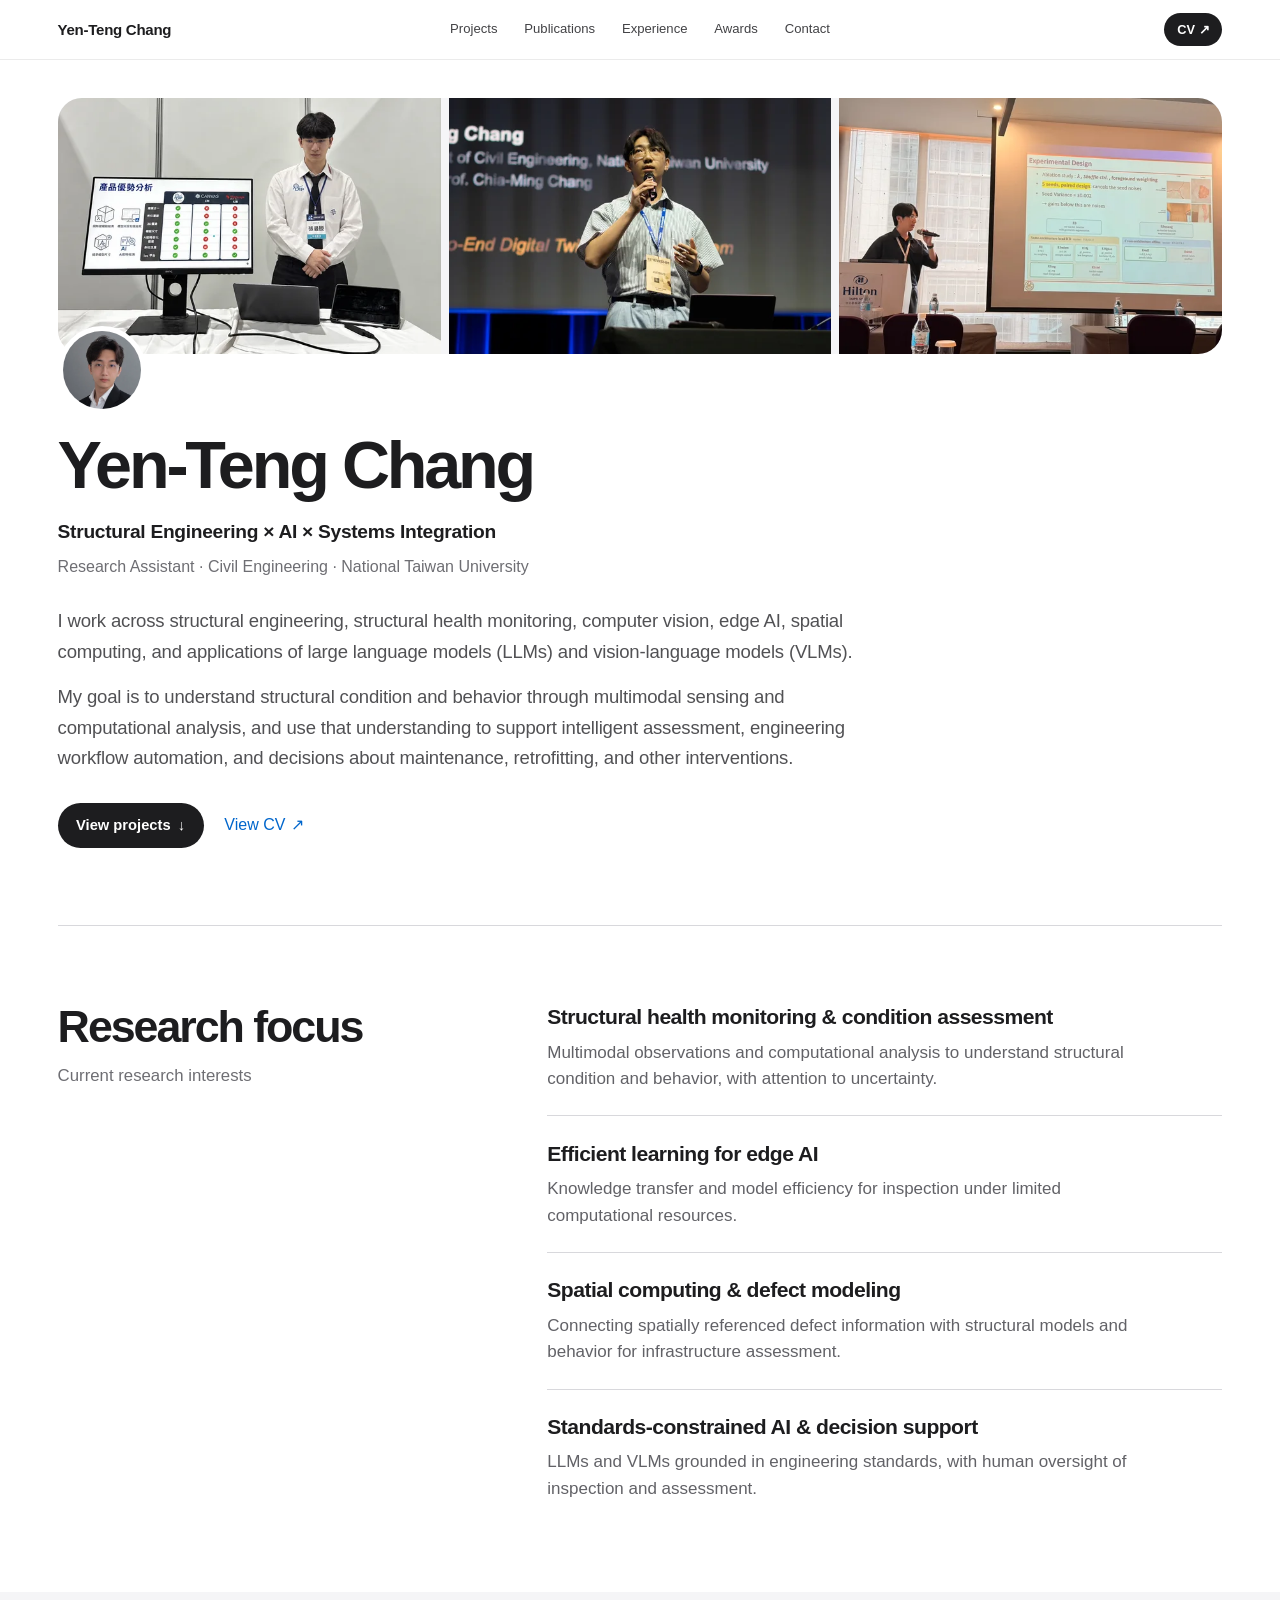
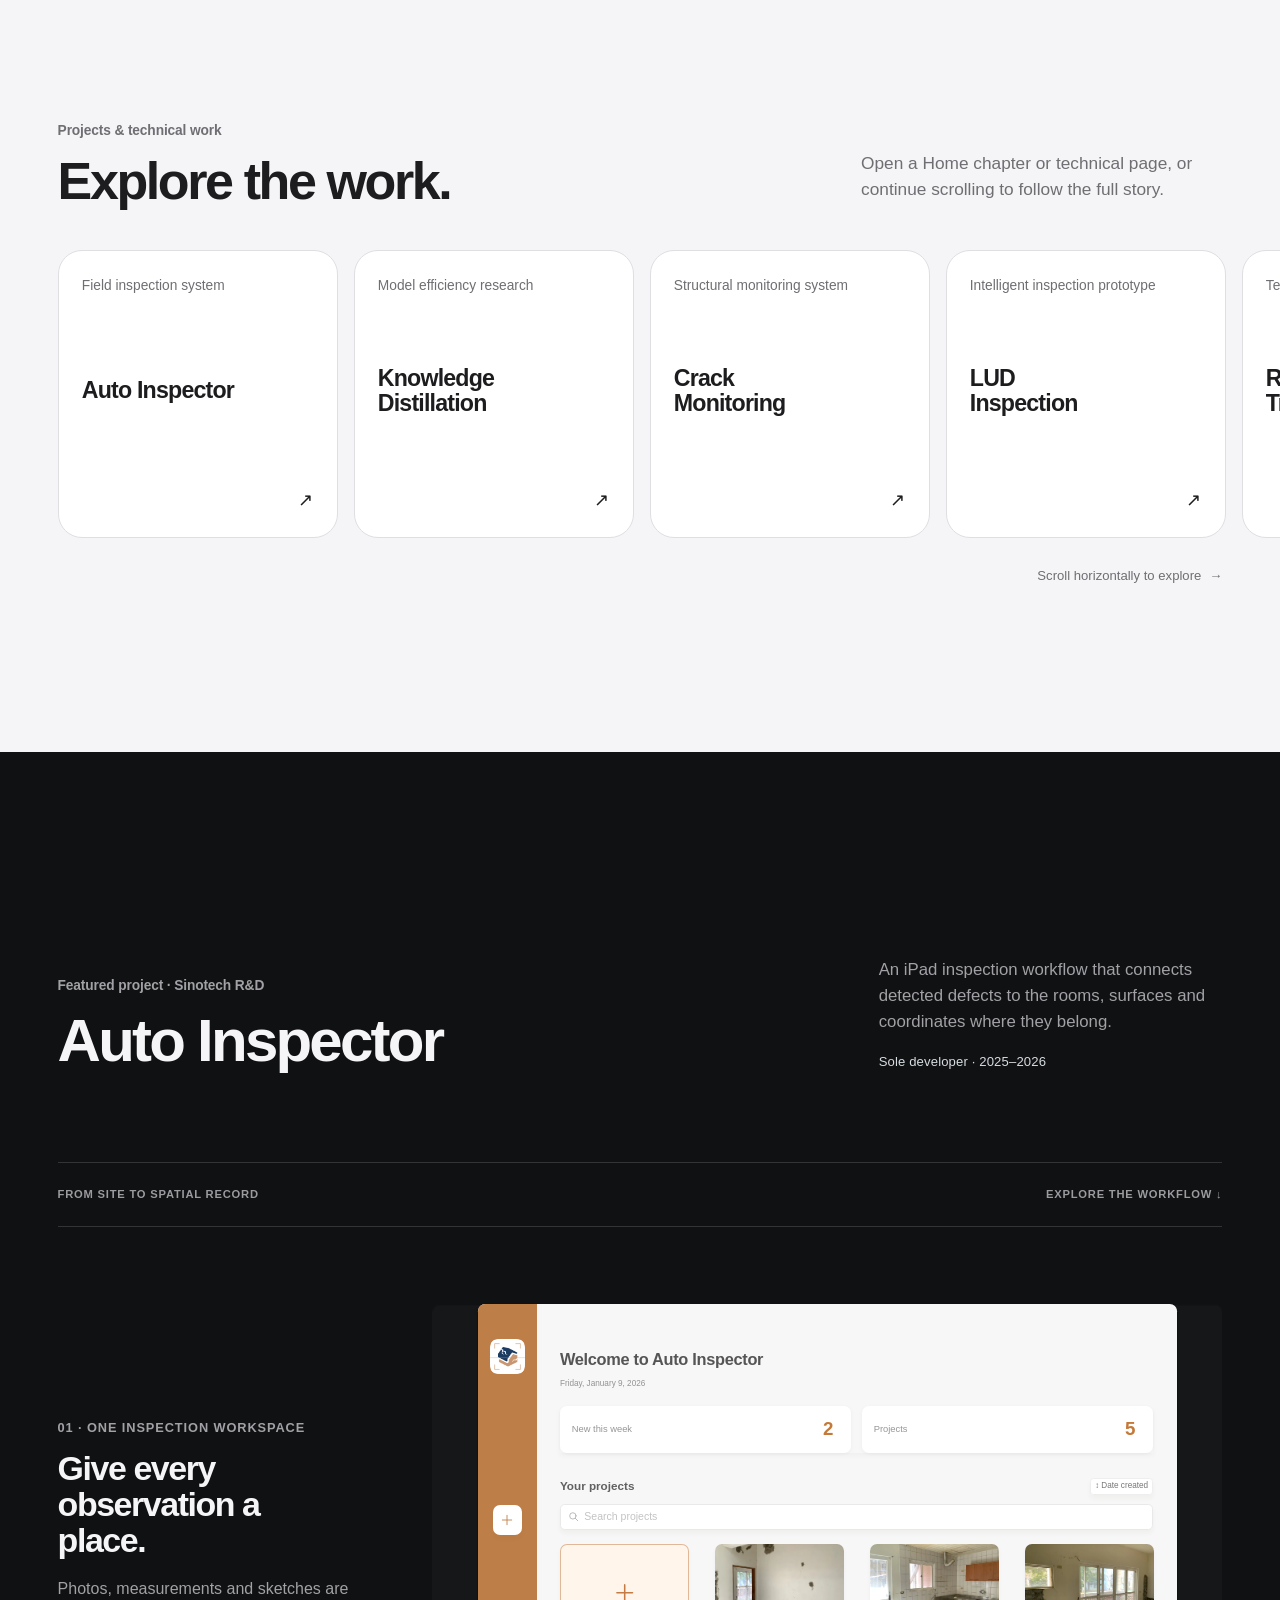
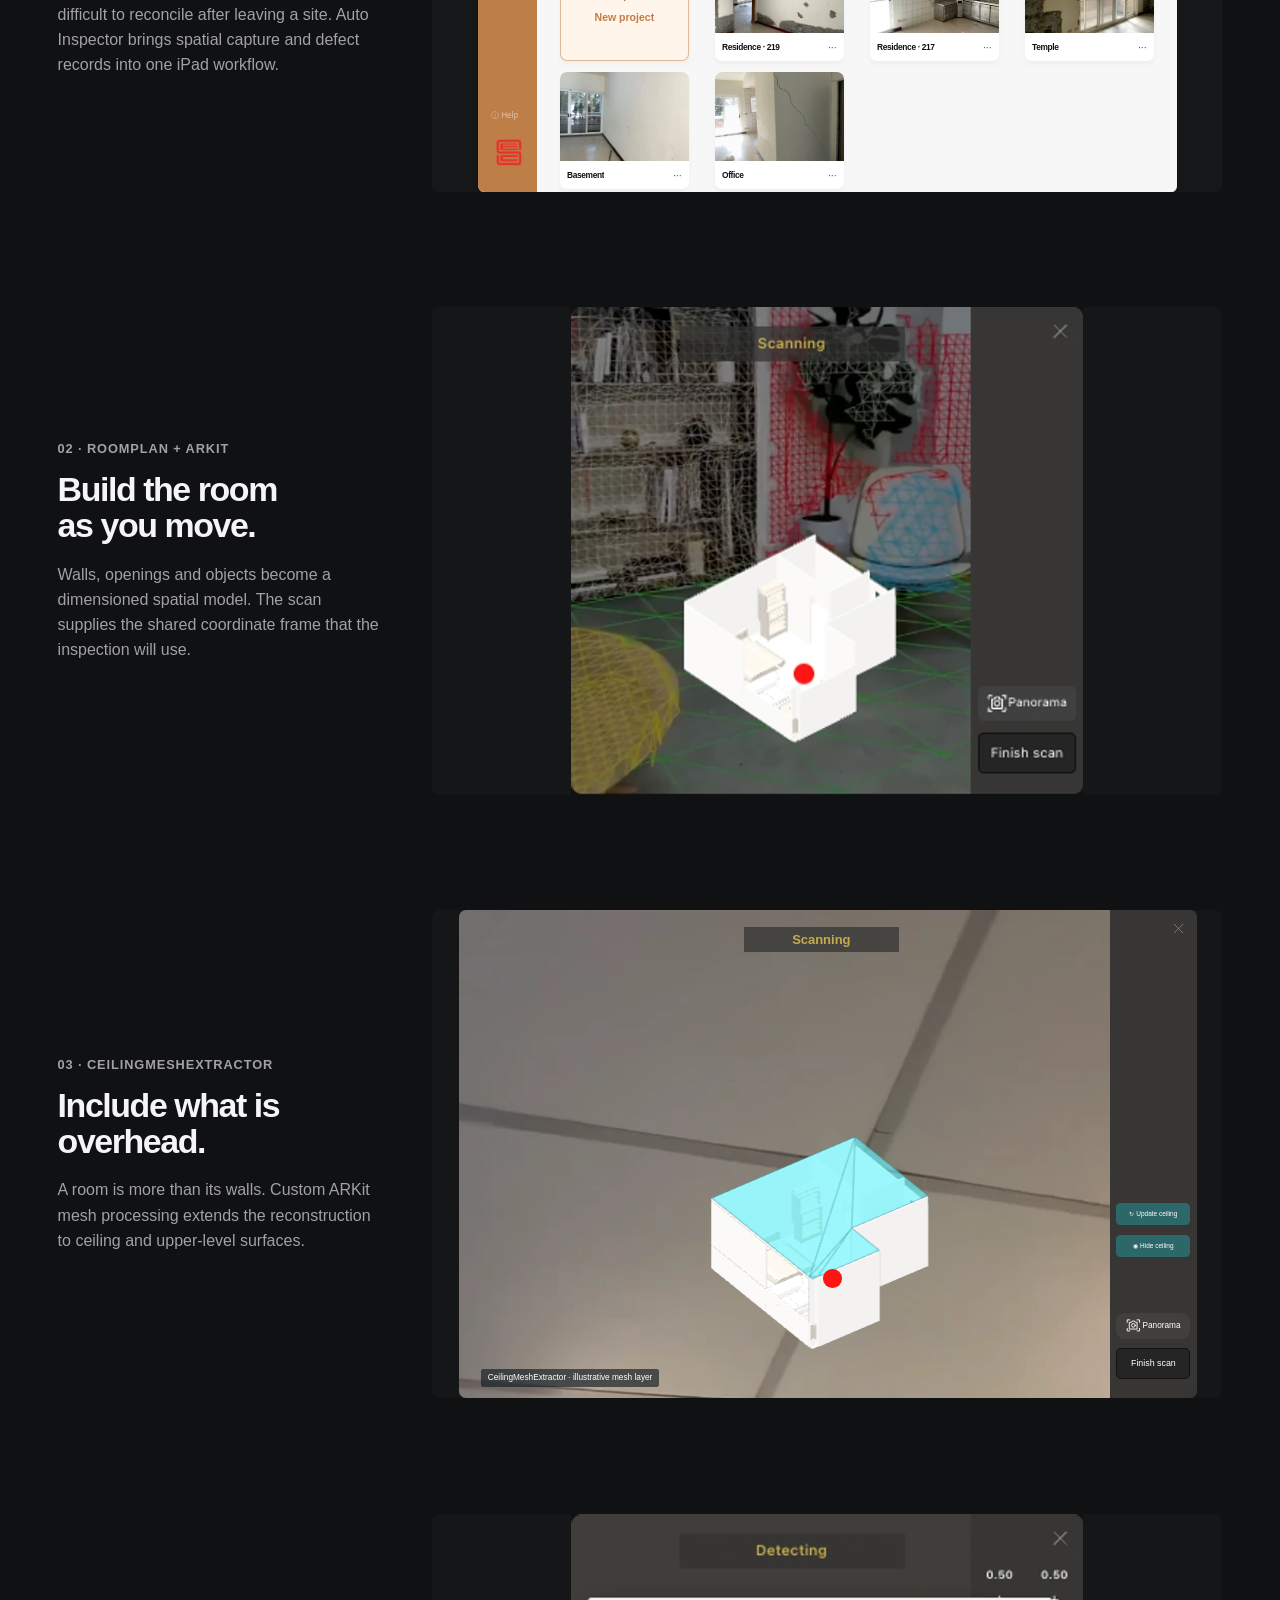
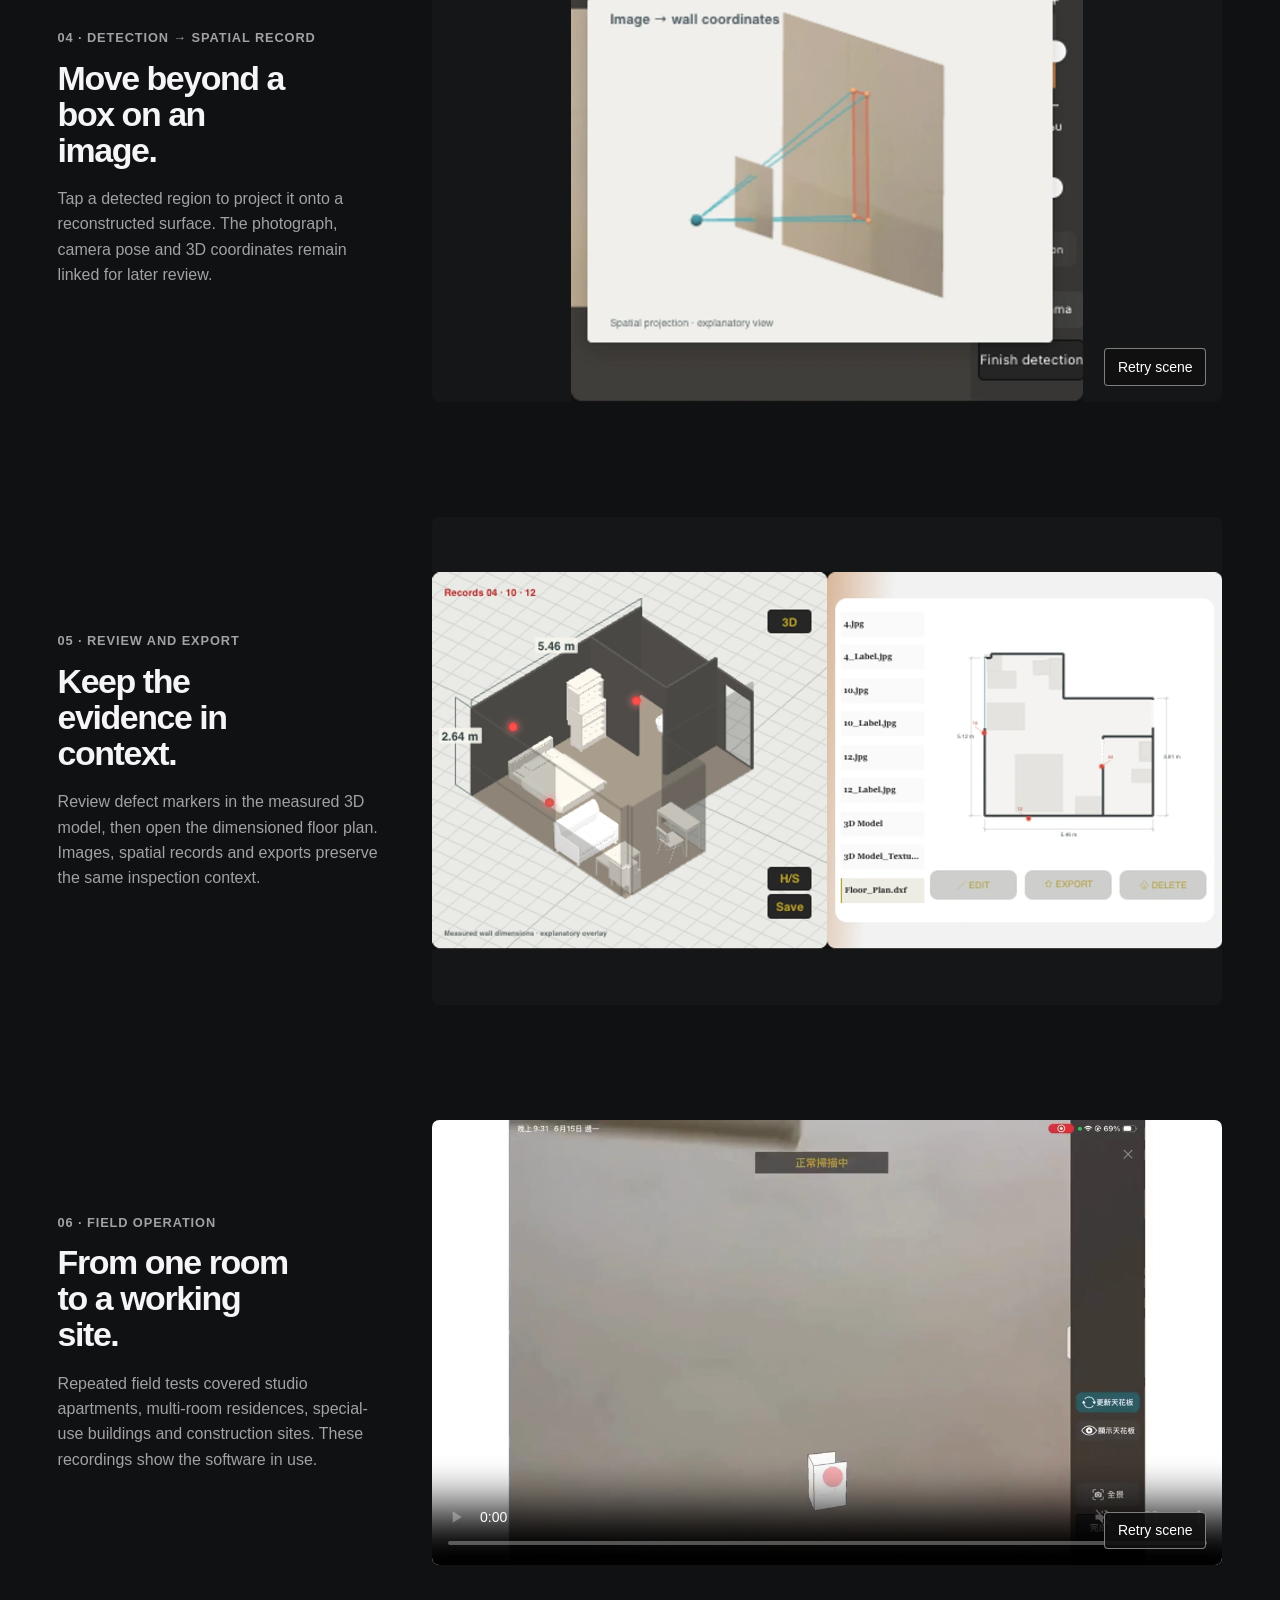
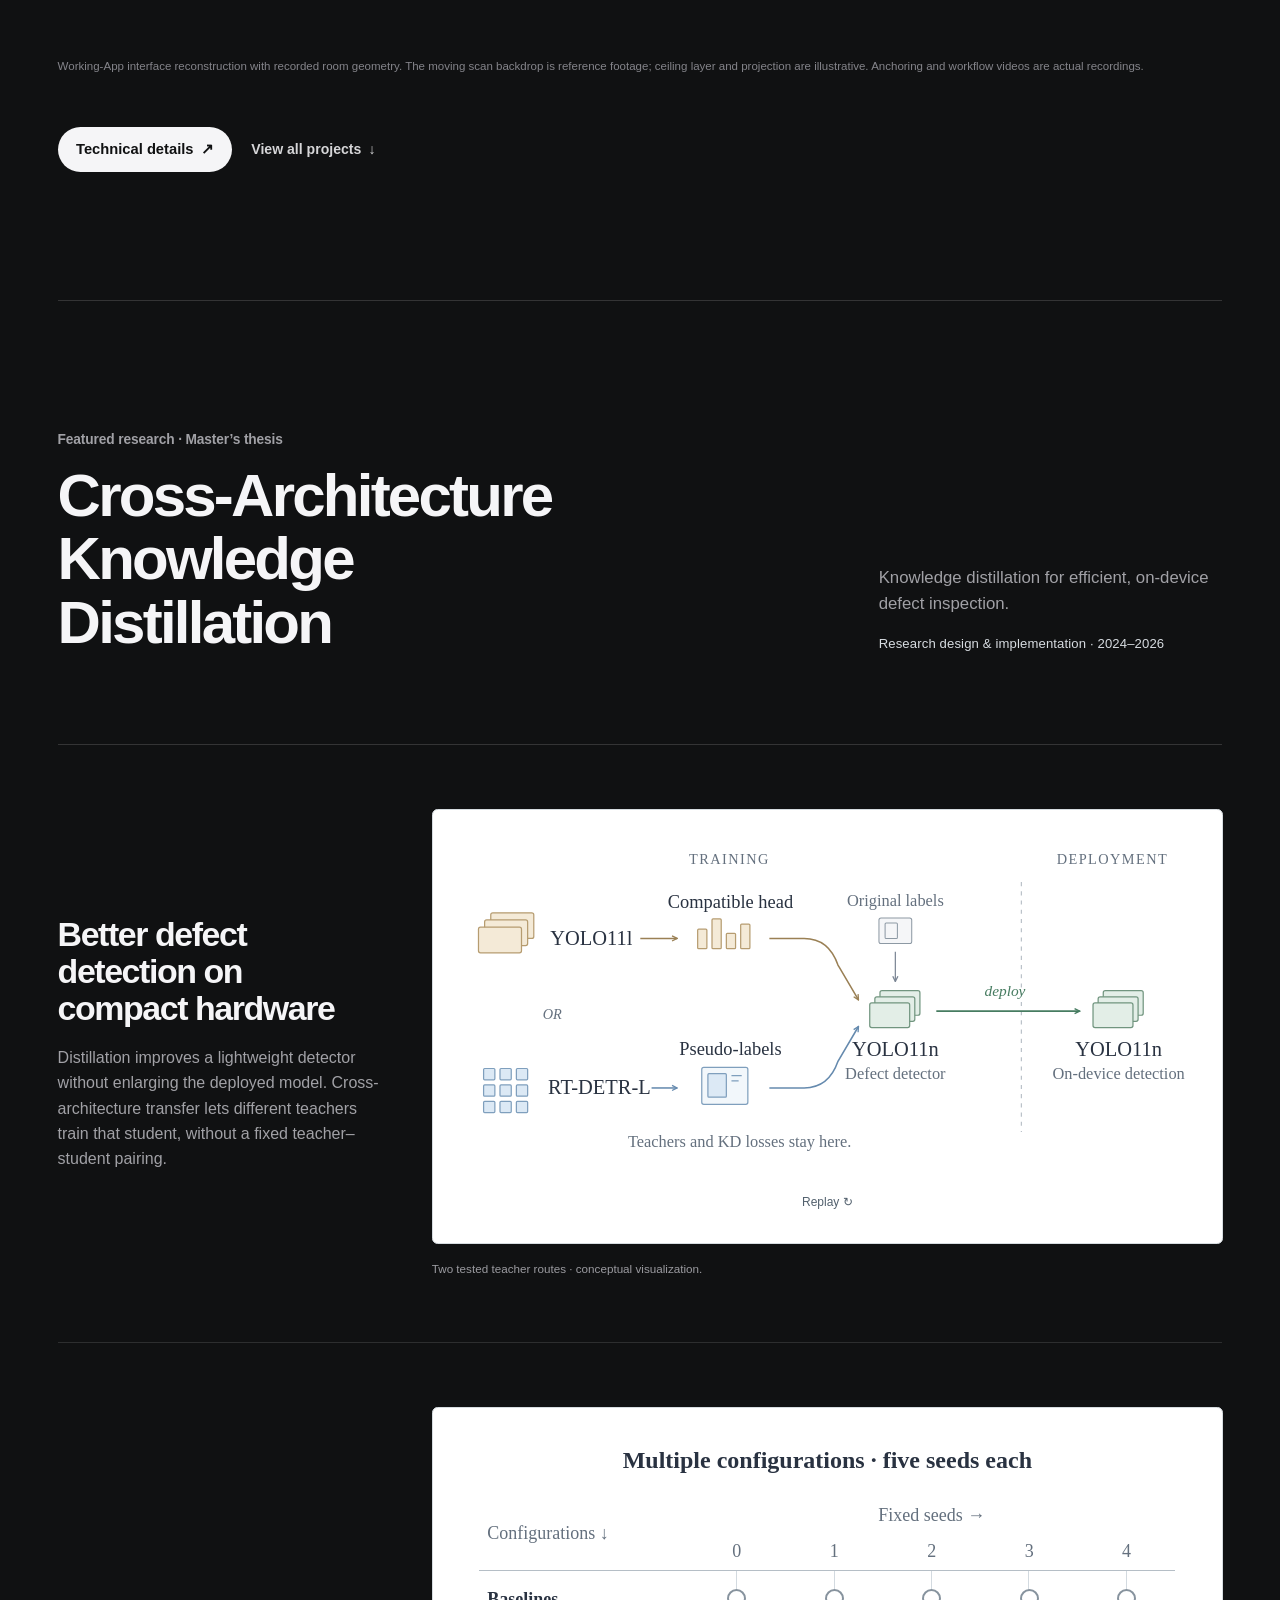
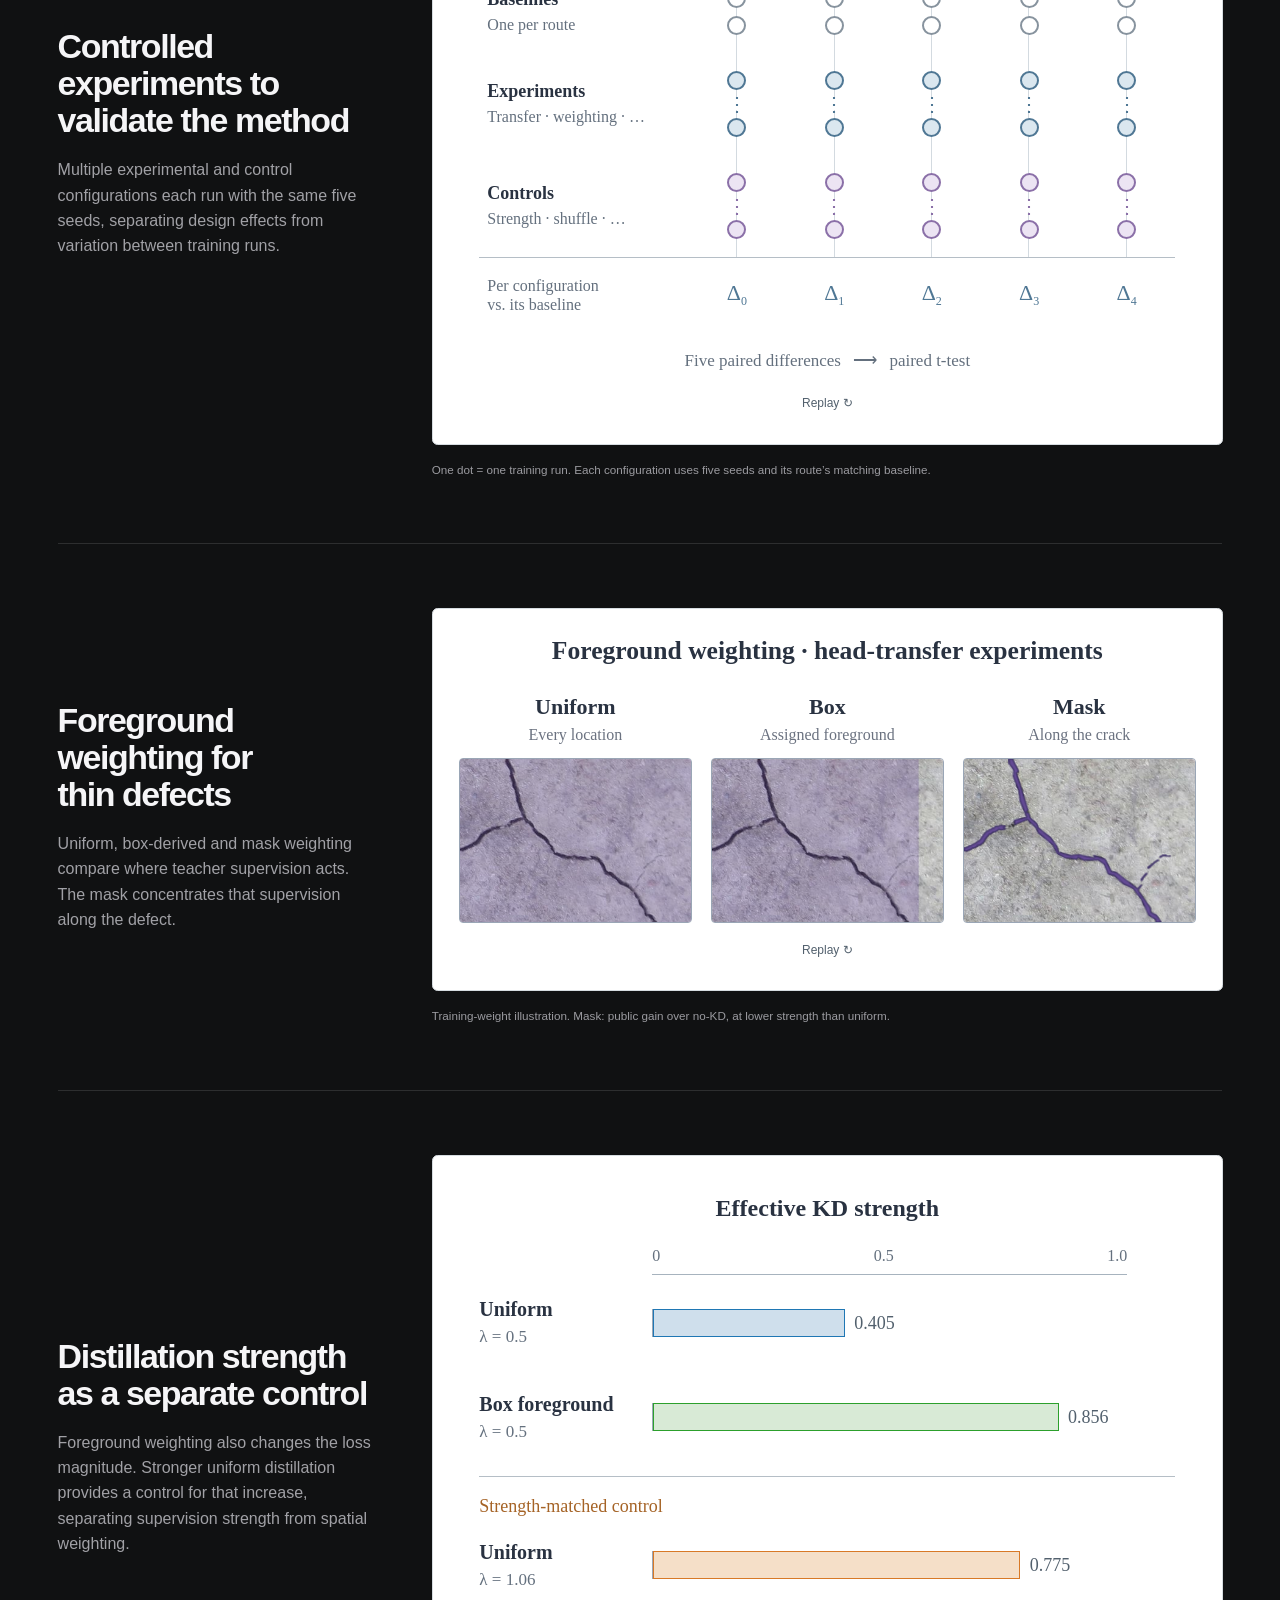
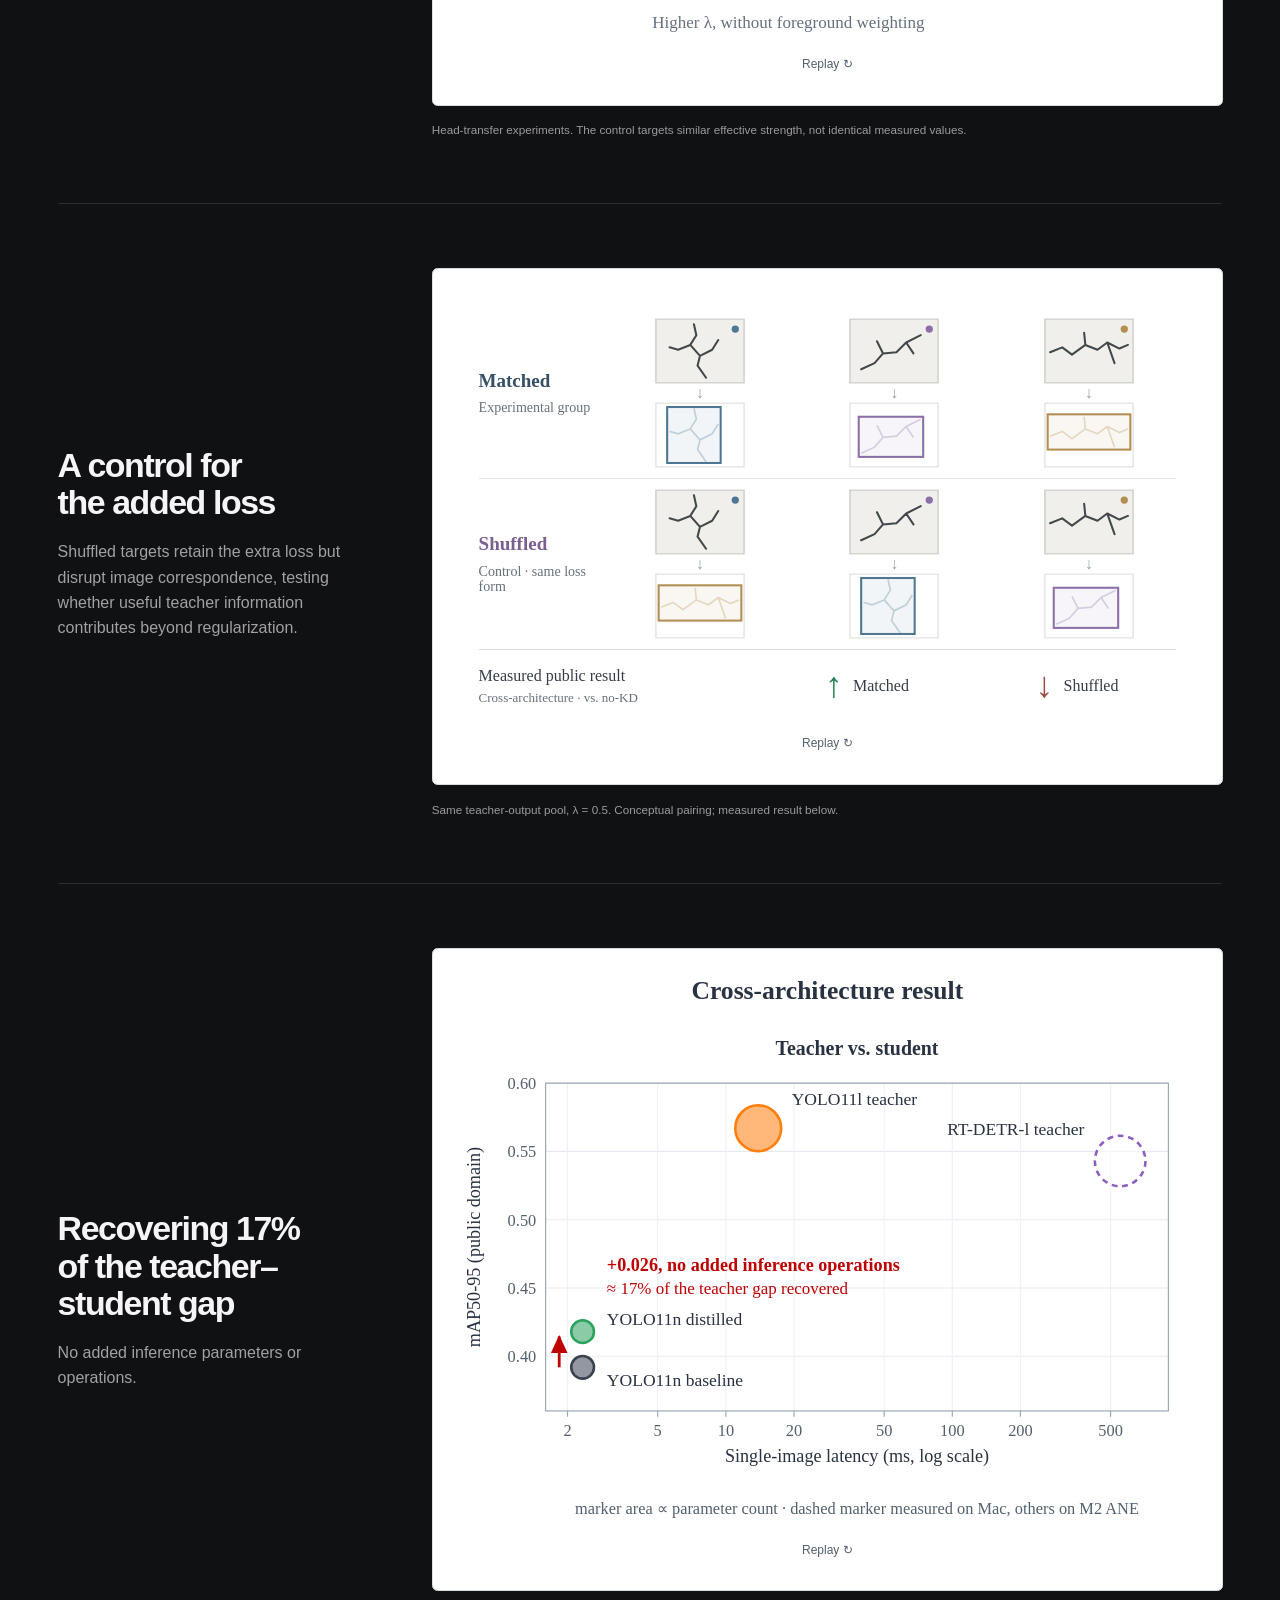
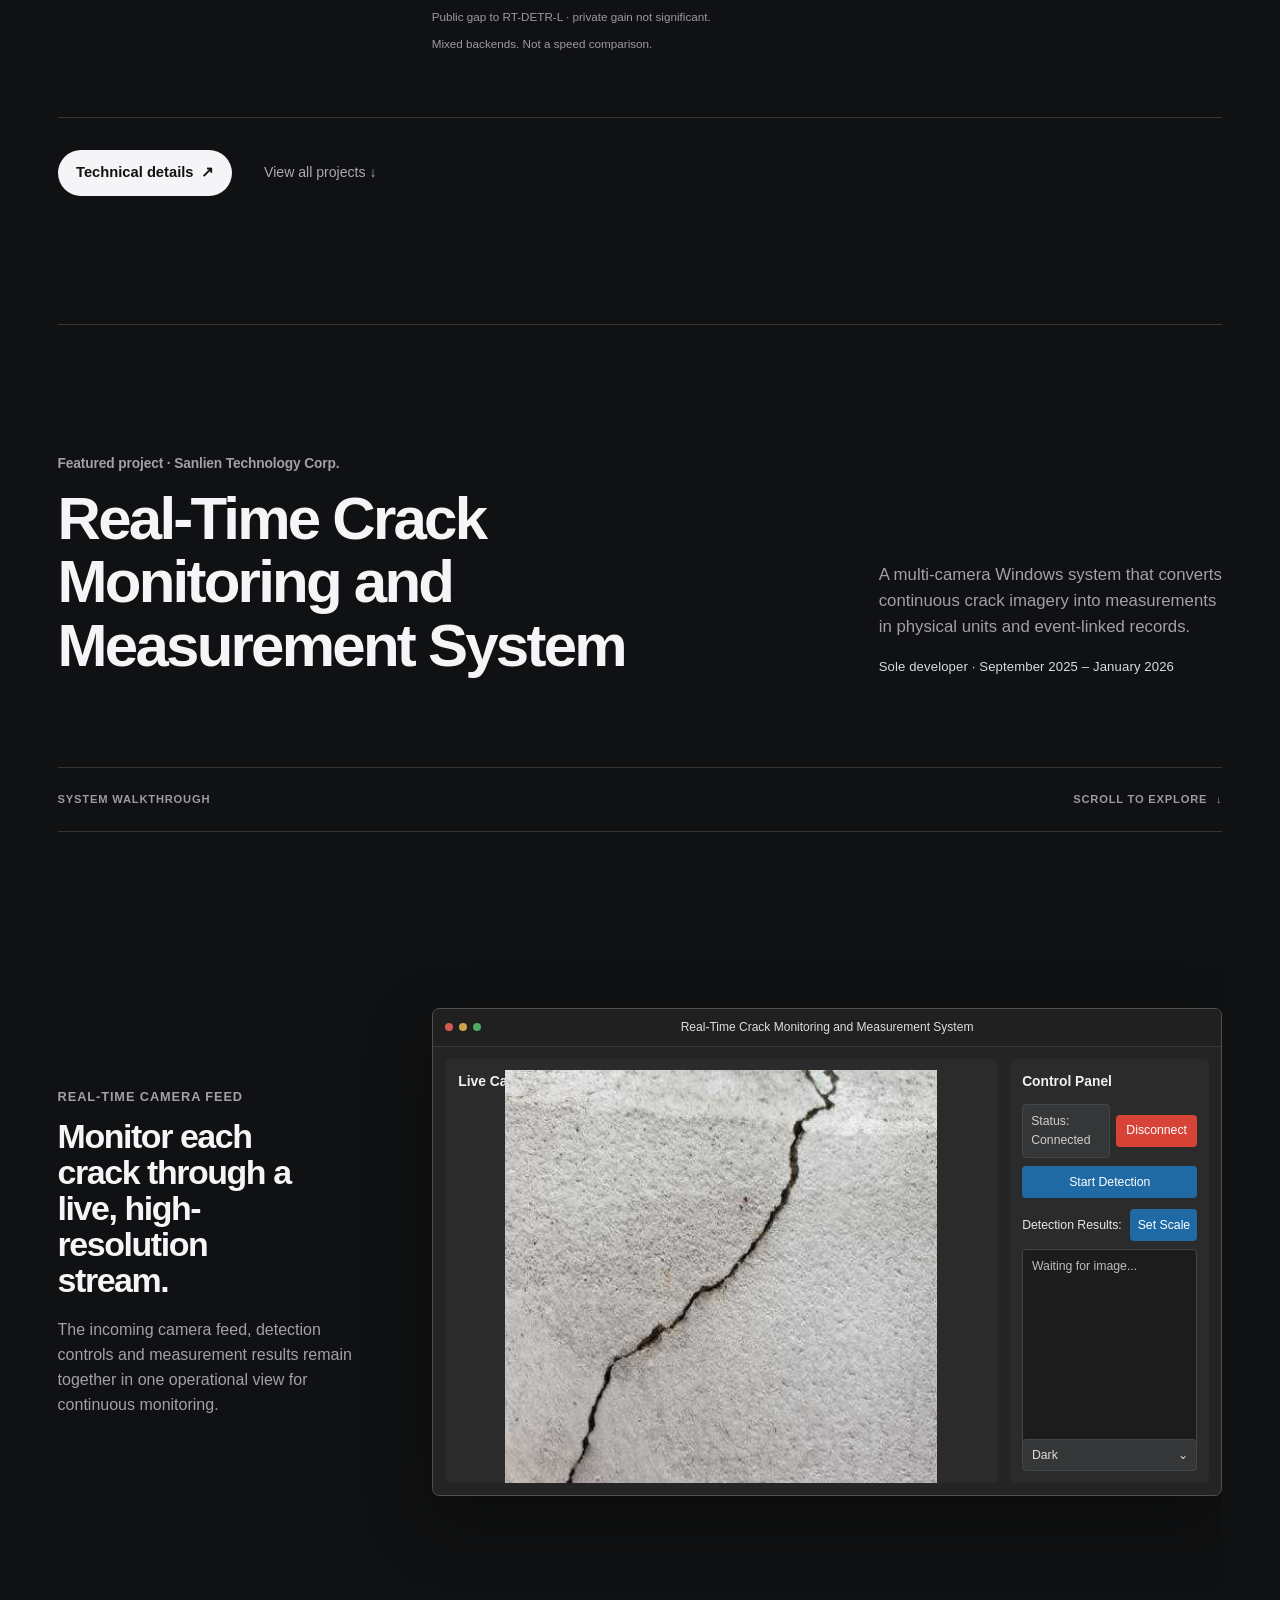
==== commit c2d2635c: "Bust media loader cache after production release Production snapshot only updates cache-busting refe" ====
--- a/index.html
+++ b/index.html
@@ -8,7 +8,7 @@
   <link rel="stylesheet" href="/assets/wireframe.css">
   <link rel="stylesheet" href="/assets/crack-prototype.css?v=20260906b">
   <link rel="stylesheet" href="/assets/styles/site-content.css?v=20260925c">
-  <script type="module" src="/assets/scripts/media-preload.js?v=20260927b"></script>
+  <script type="module" src="/assets/scripts/media-preload.js?v=20260927c"></script>
 </head>
 <body>
   <a class="skip-link" href="#main-content">Skip to content</a>
@@ -125,7 +125,7 @@
         <link rel="stylesheet" href="/auto-inspector/composition/app-dashboard.css">
         <link rel="stylesheet" href="/auto-inspector/composition/app-capture.css">
         <link rel="stylesheet" href="/auto-inspector/experience/experience.css">
-        <link rel="stylesheet" href="/auto-inspector/experience/flow.css?v=20260927b">
+        <link rel="stylesheet" href="/auto-inspector/experience/flow.css?v=20260927c">
         <div class="project-summary ai-project-heading">
           <div><p class="eyebrow">Featured project · Sinotech R&amp;D</p><h2>Auto Inspector</h2></div>
           <div class="project-intro"><p>An iPad inspection workflow that connects detected defects to the rooms, surfaces and coordinates where they belong.</p><p class="ai-project-meta">Sole developer · 2025–2026</p></div>
@@ -161,7 +161,7 @@
           <p class="ai-reconstruction-caption">Working-App interface reconstruction with recorded room geometry. The moving scan backdrop is reference footage; ceiling layer and projection are illustrative. Anchoring and workflow videos are actual recordings.</p>
         </div>
         <div class="ai-end-actions"><a class="button button-light" href="/auto-inspector/">Technical details <span aria-hidden="true">↗</span></a><a class="ai-view-all" href="#all-projects">View all projects <span aria-hidden="true">↓</span></a></div>
-        <script type="module" src="/auto-inspector/experience/story.js?v=20260927b"></script>
+        <script type="module" src="/auto-inspector/experience/story.js?v=20260927c"></script>
       </article>
 
       <article class="project-chapter kd-chapter" id="knowledge-distillation">
@@ -867,7 +867,7 @@
           <div class="lud-static-summary"><span>Field evidence</span><b>→</b><span>Constrained assessment</span><b>→</b><span>Engineer review</span><b>→</b><span>Retrieved case knowledge</span></div>
         </div>
         <div class="lud-actions"><a class="button button-light" href="/lud-inspection/">Technical details <span aria-hidden="true">↗</span></a><a class="lud-view-all" href="#all-projects">View all projects <span aria-hidden="true">↓</span></a></div>
-        <script src="/assets/scripts/lud-home.js?v=20260927b" defer></script>
+        <script src="/assets/scripts/lud-home.js?v=20260927c" defer></script>
       </article>
     </section>
 
@@ -1195,7 +1195,7 @@
       link.addEventListener('click', () => mobileMenu.removeAttribute('open'));
     });
   </script>
-  <script src="/scripts/crack-prototype.js?v=20260927b" defer></script>
+  <script src="/scripts/crack-prototype.js?v=20260927c" defer></script>
   <script src="/assets/scripts/site-content.js?v=20260925a" defer></script>
 </body>
 </html>
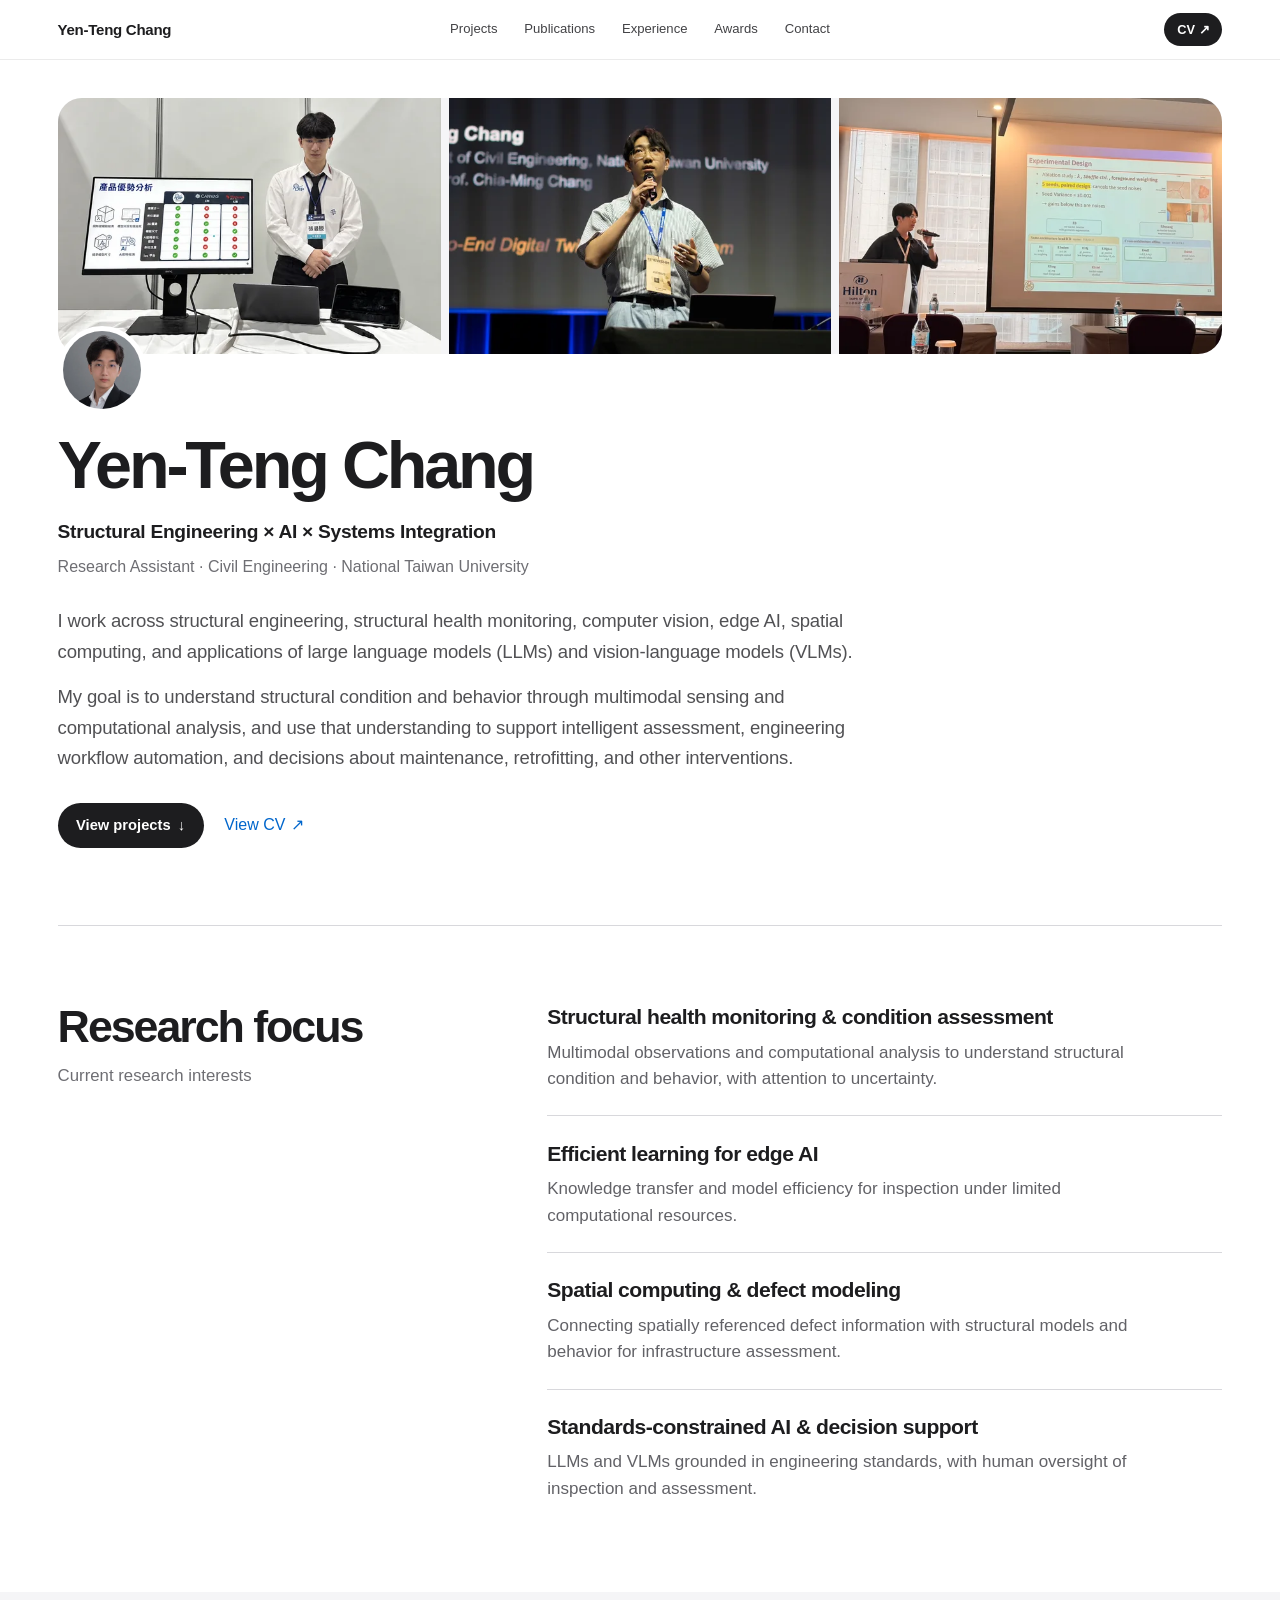
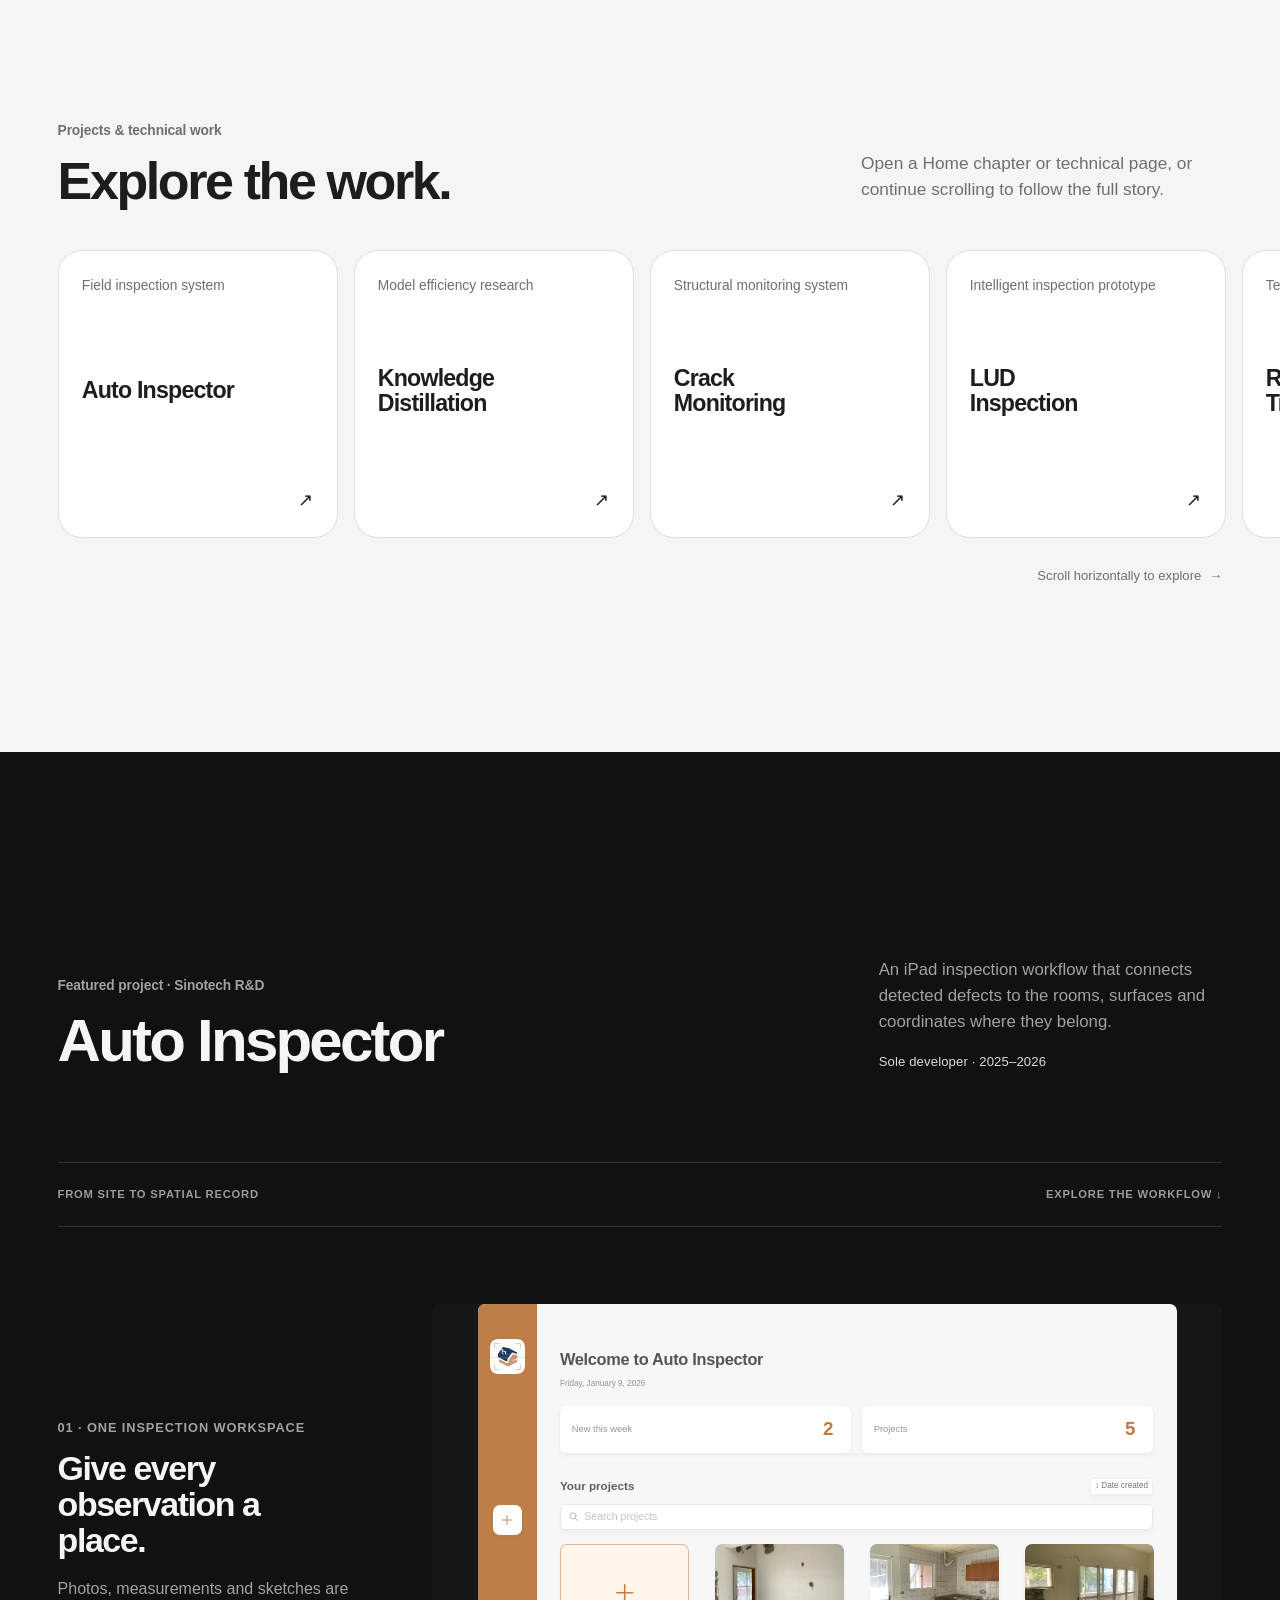
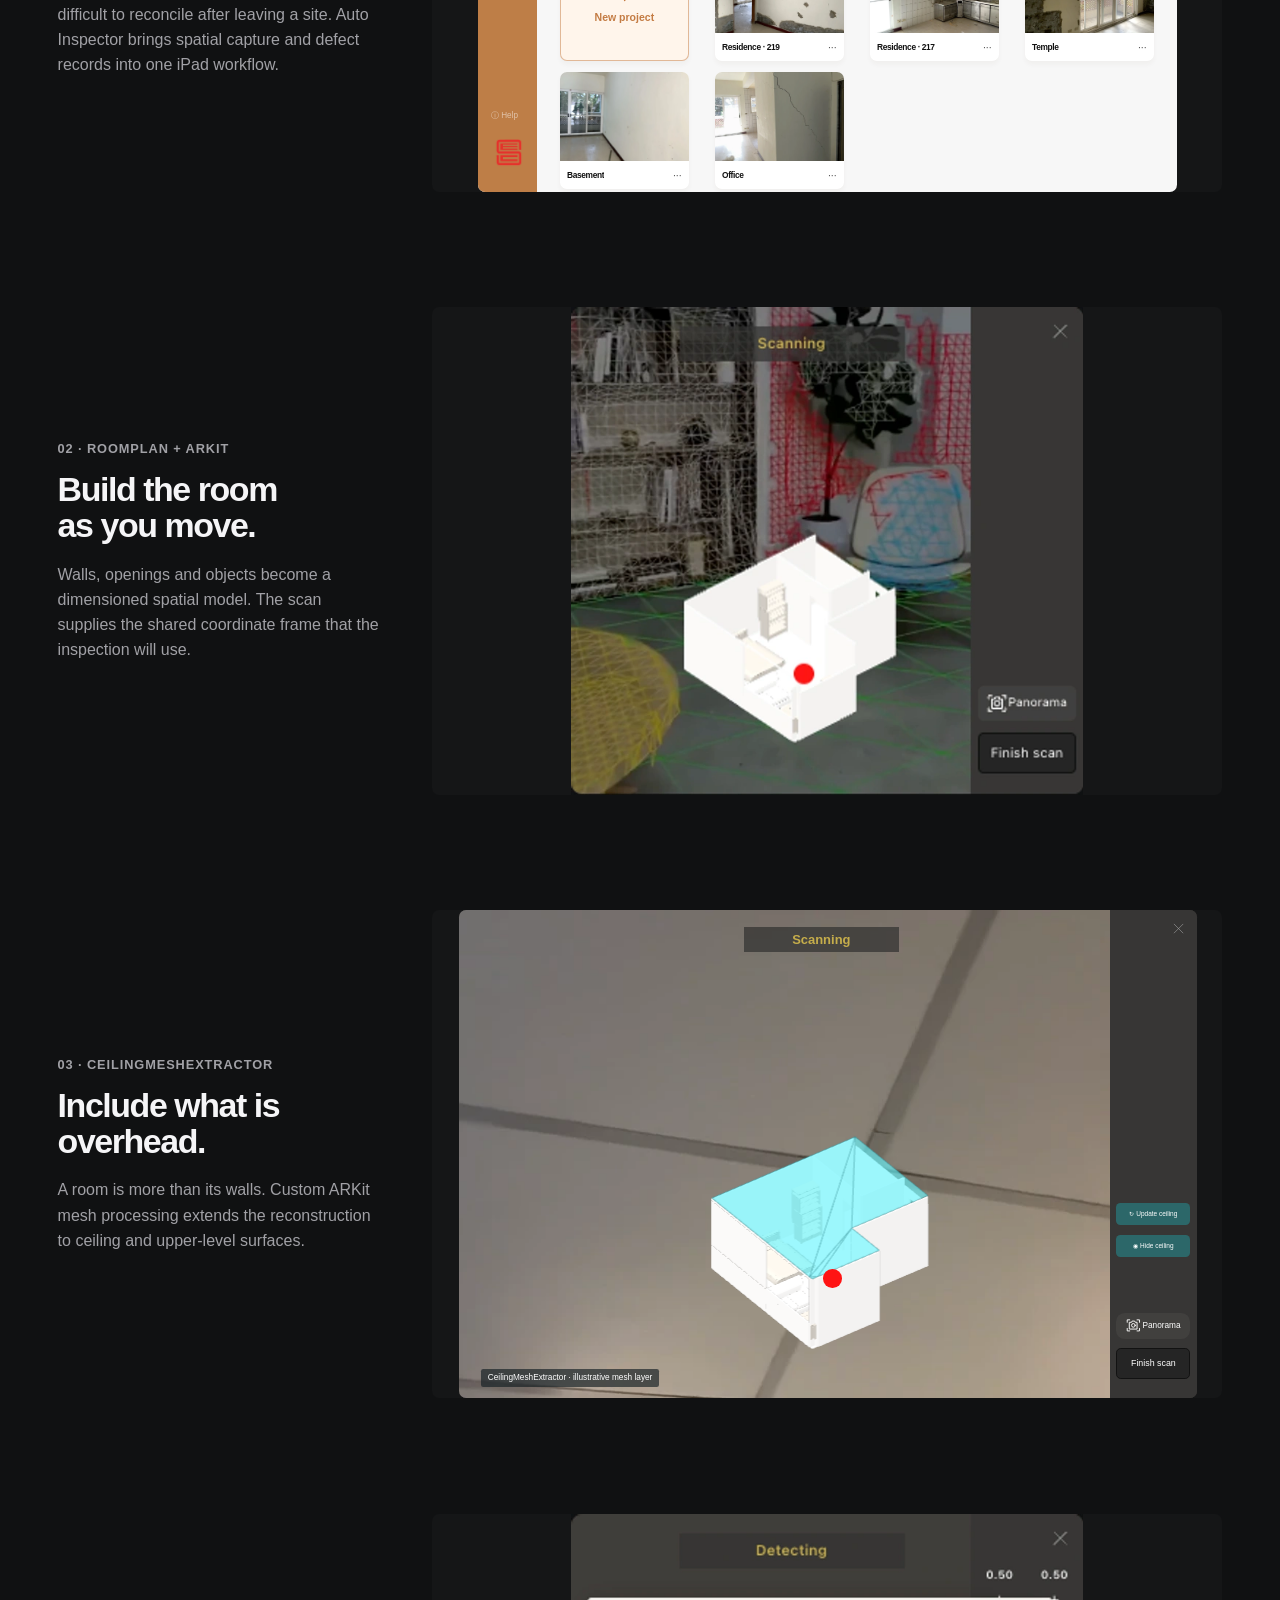
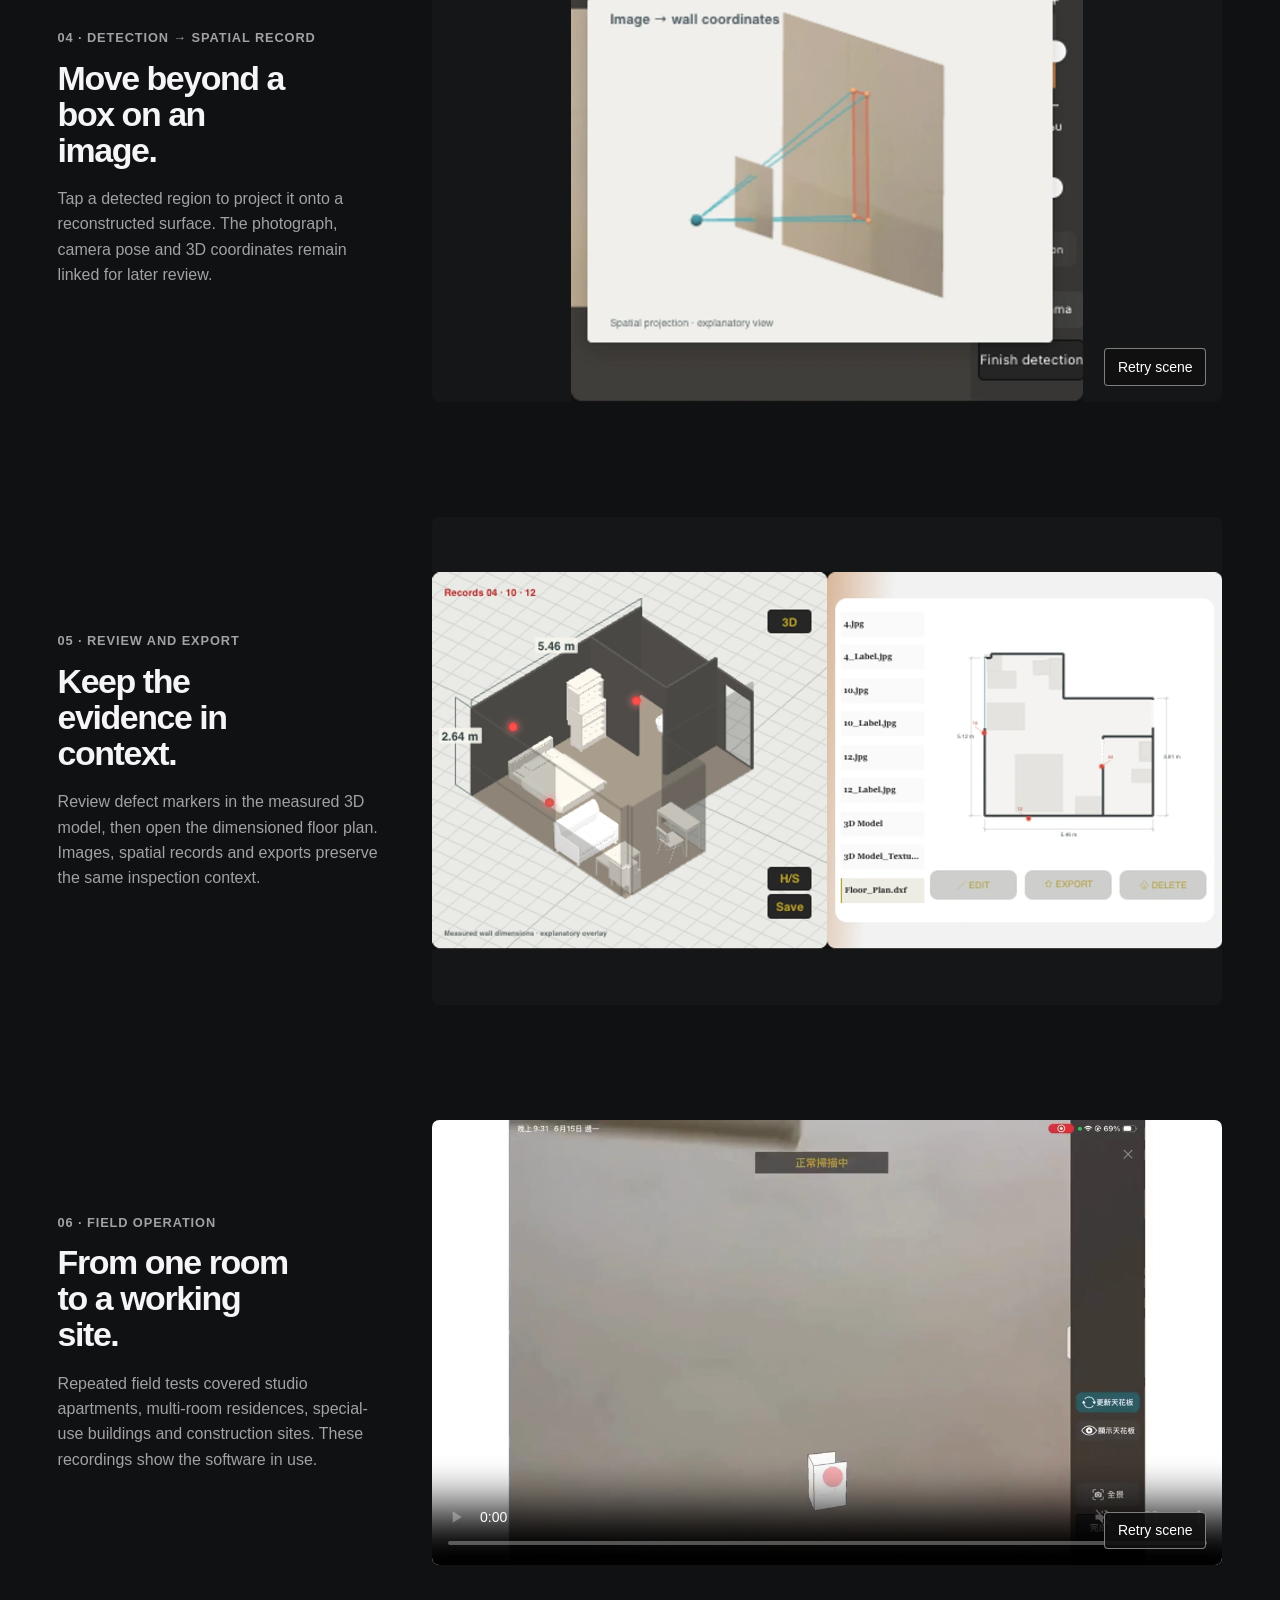
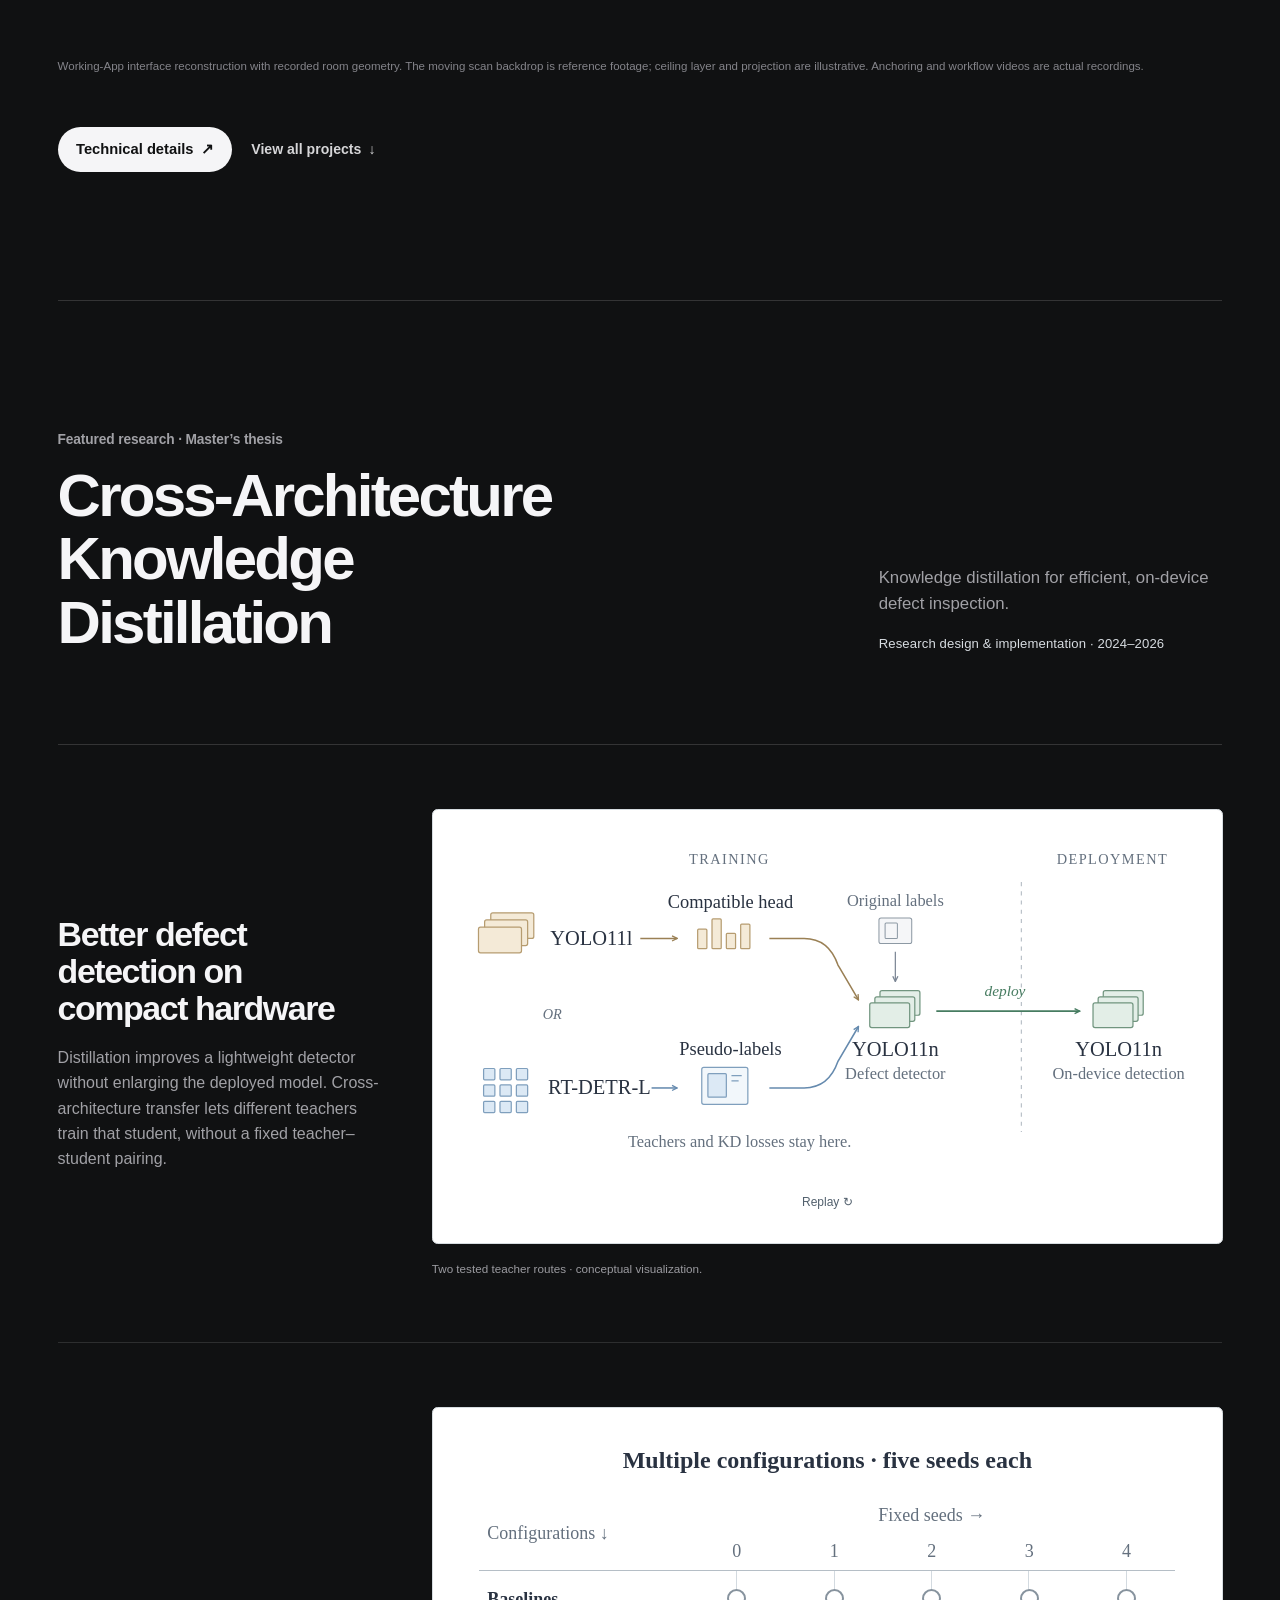
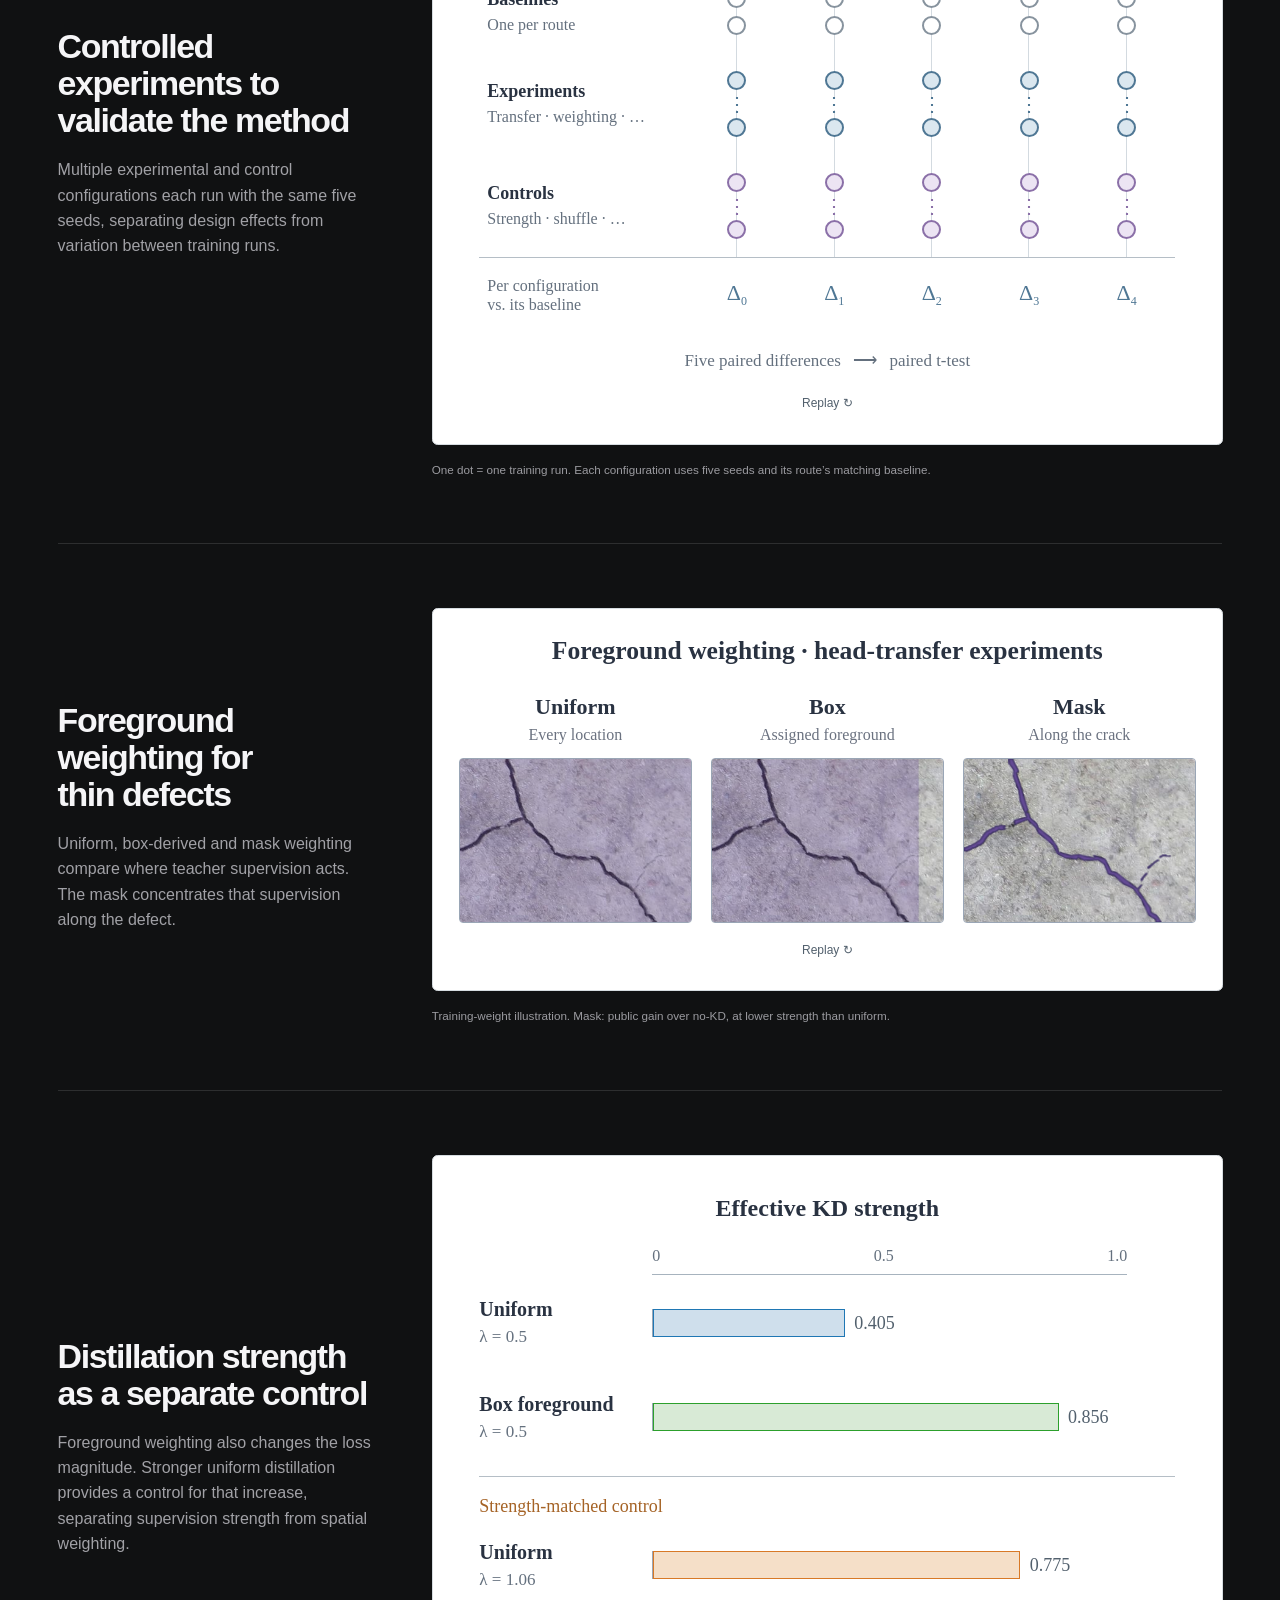
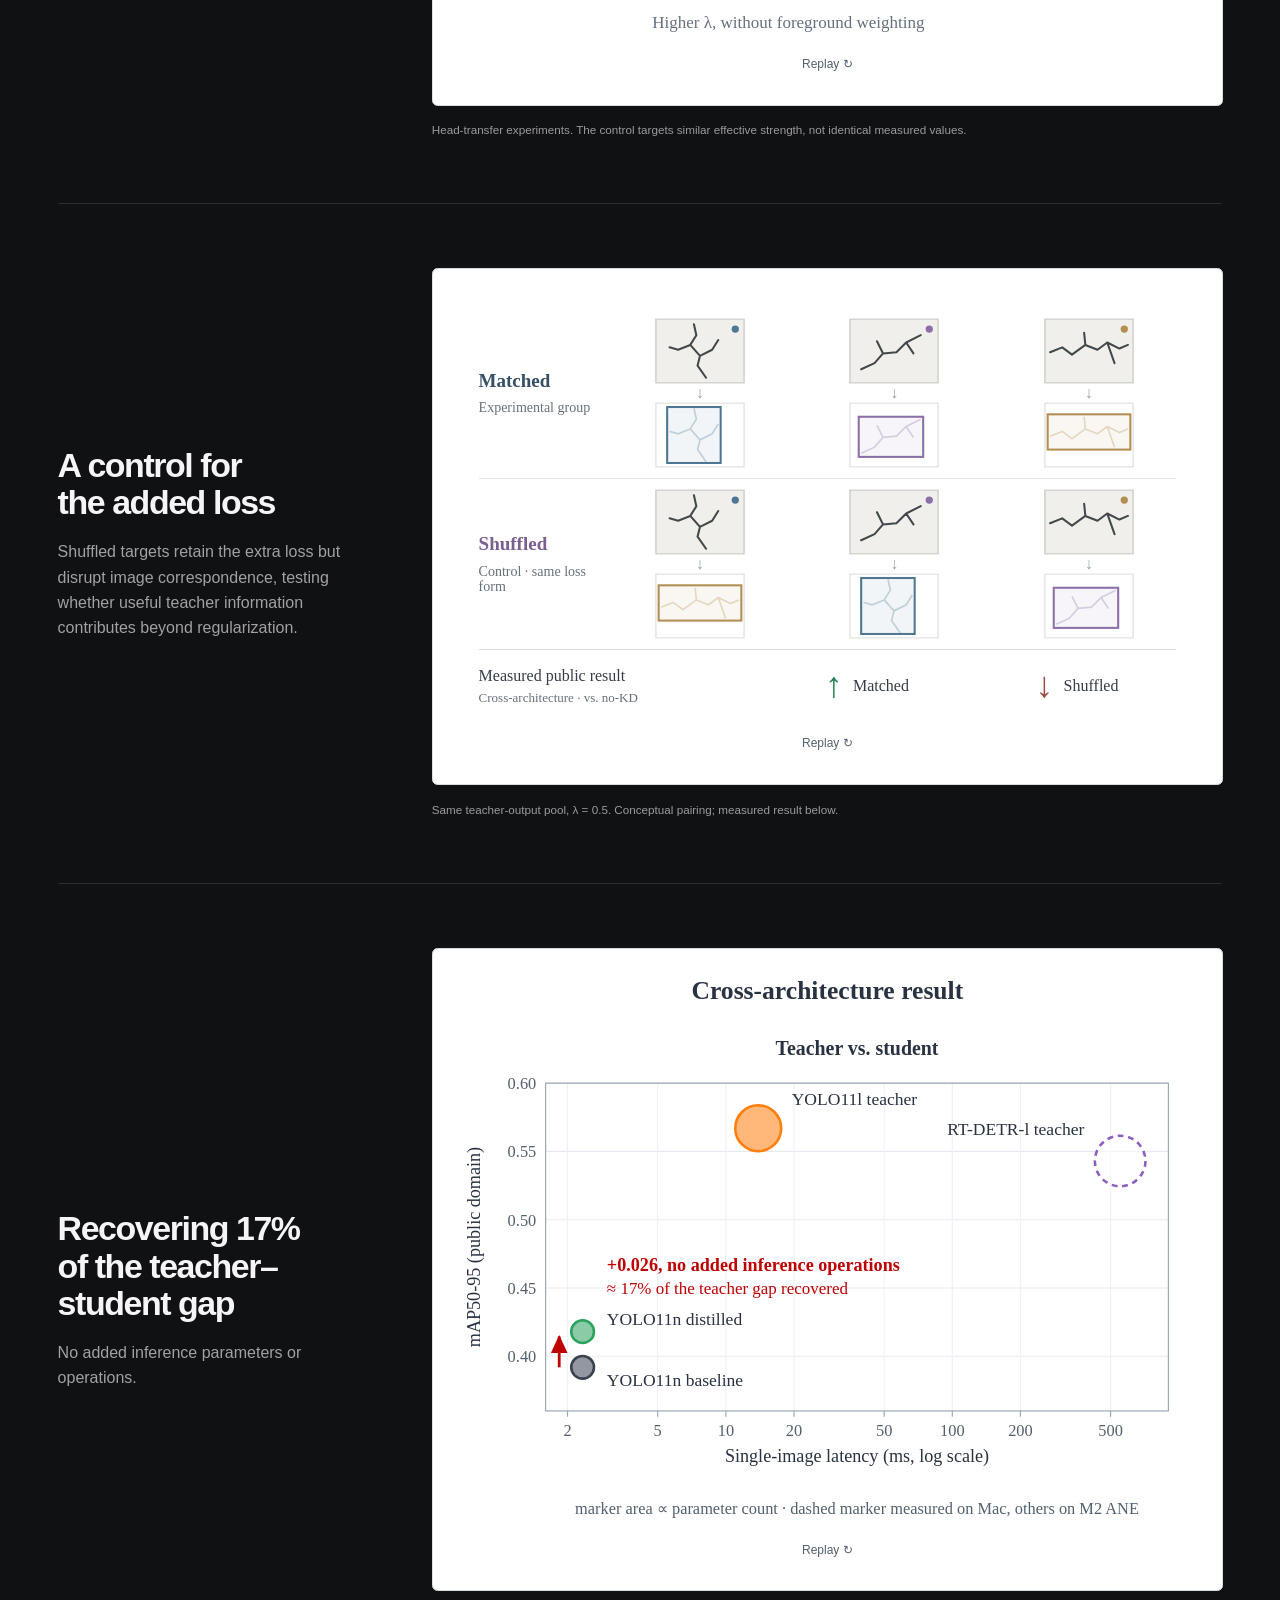
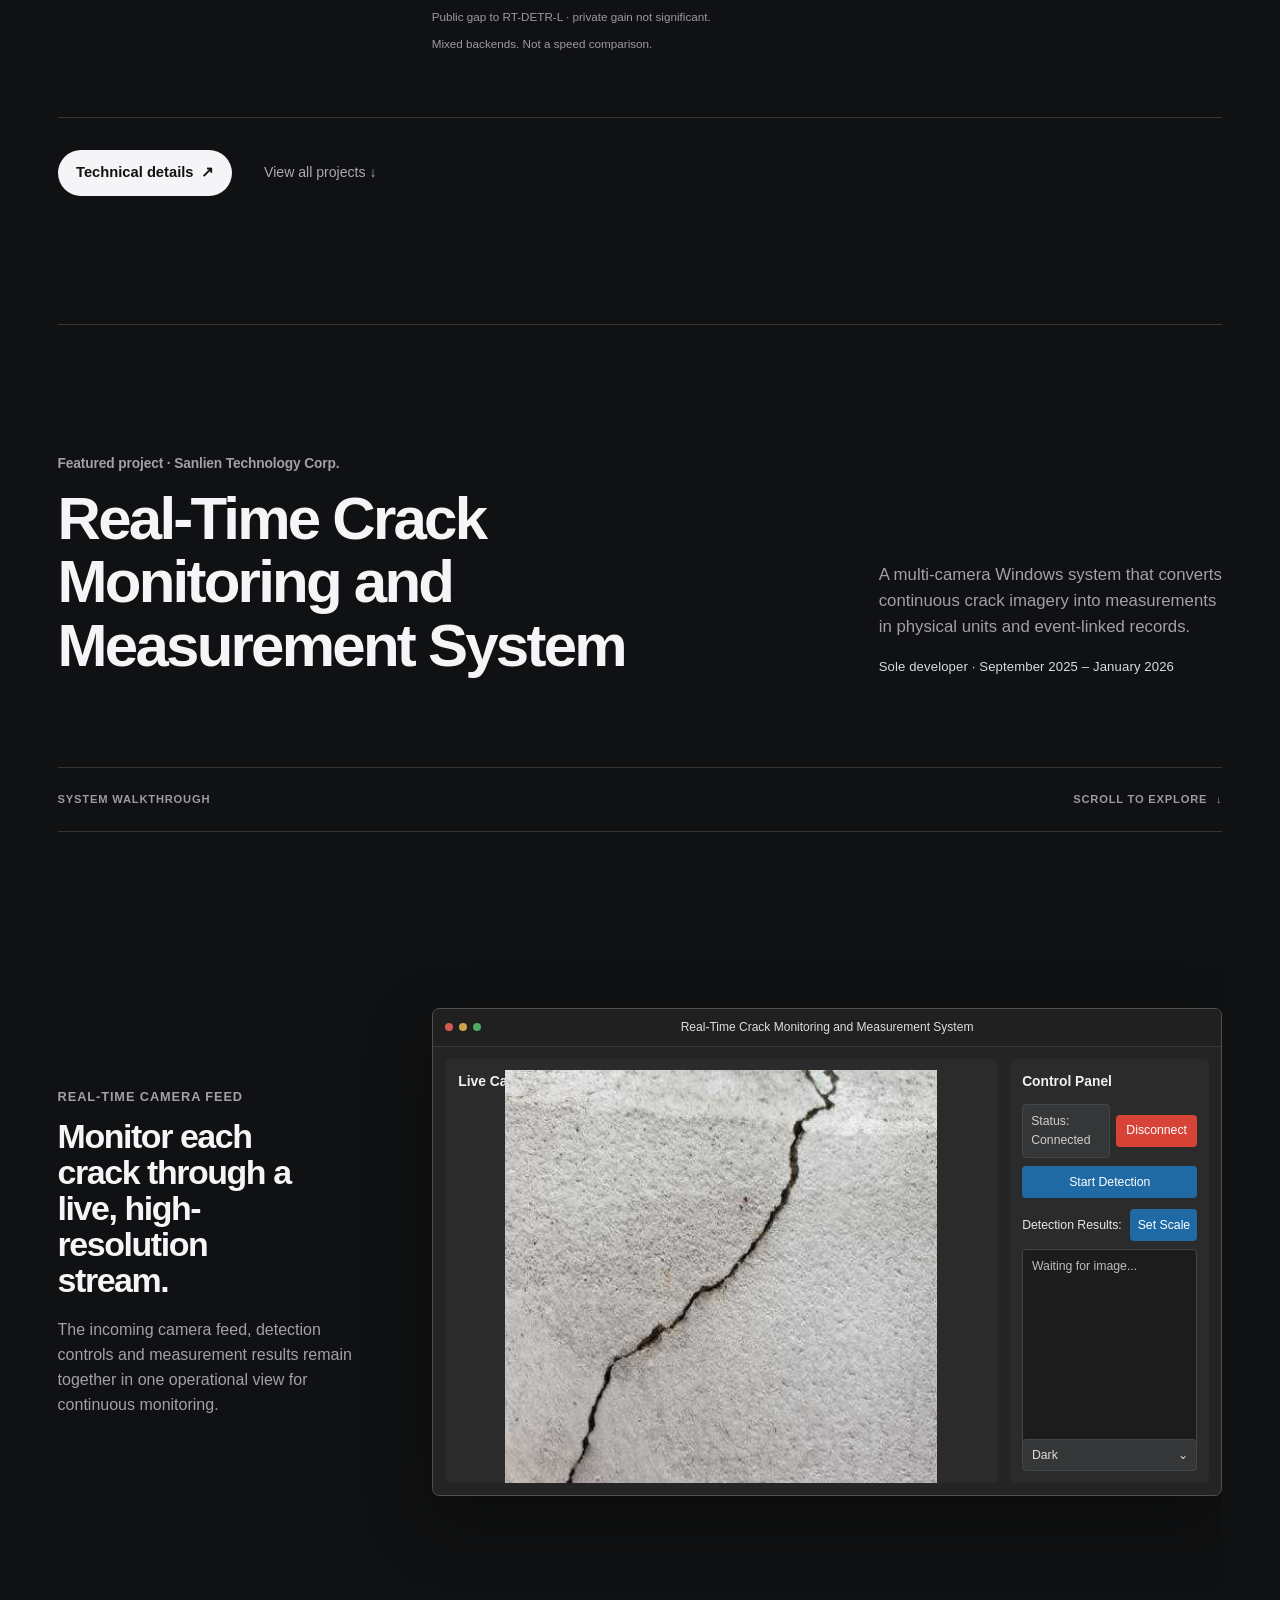
==== commit b86190a7: "Fix crack walkthrough initialization and canvas recovery Production-only snapshot of approved integr" ====
--- a/index.html
+++ b/index.html
@@ -1195,7 +1195,7 @@
       link.addEventListener('click', () => mobileMenu.removeAttribute('open'));
     });
   </script>
-  <script src="/scripts/crack-prototype.js?v=20260927c" defer></script>
+  <script src="/scripts/crack-prototype.js?v=20261004a" defer></script>
   <script src="/assets/scripts/site-content.js?v=20260925a" defer></script>
 </body>
 </html>
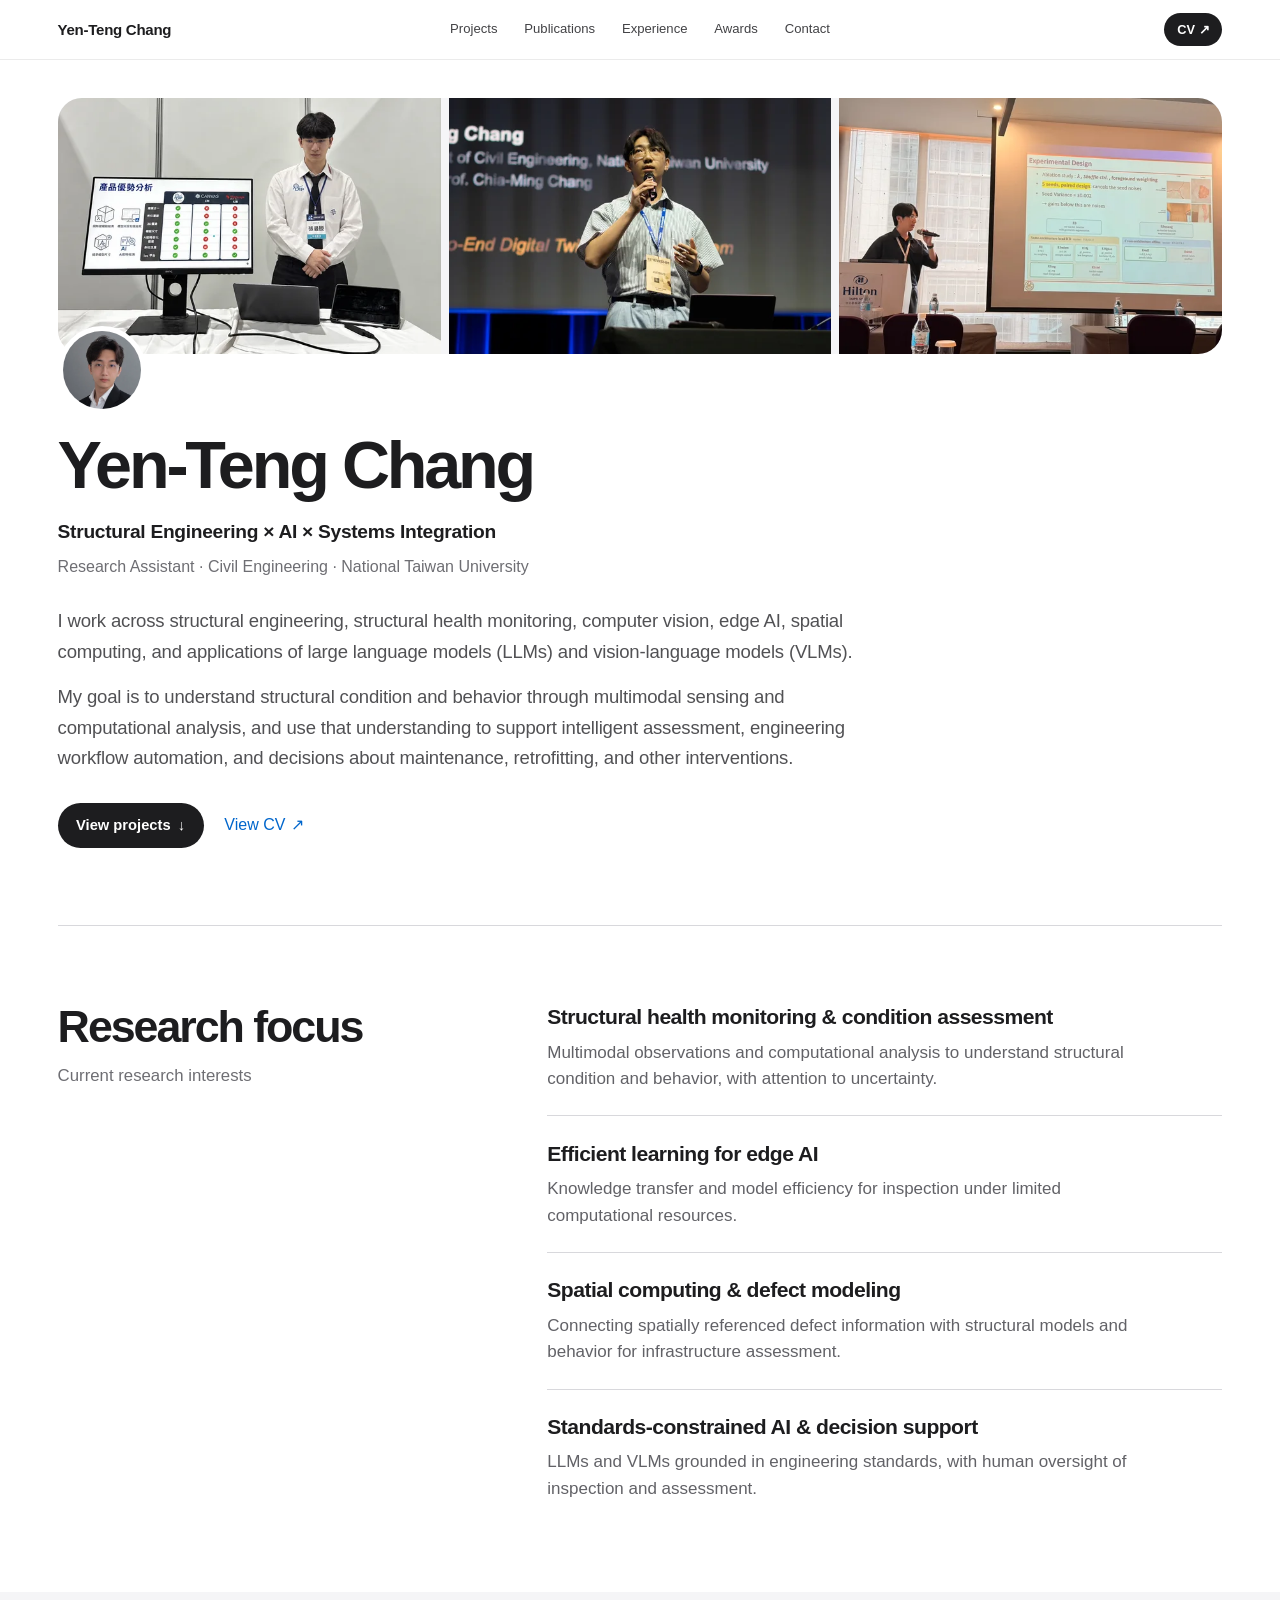
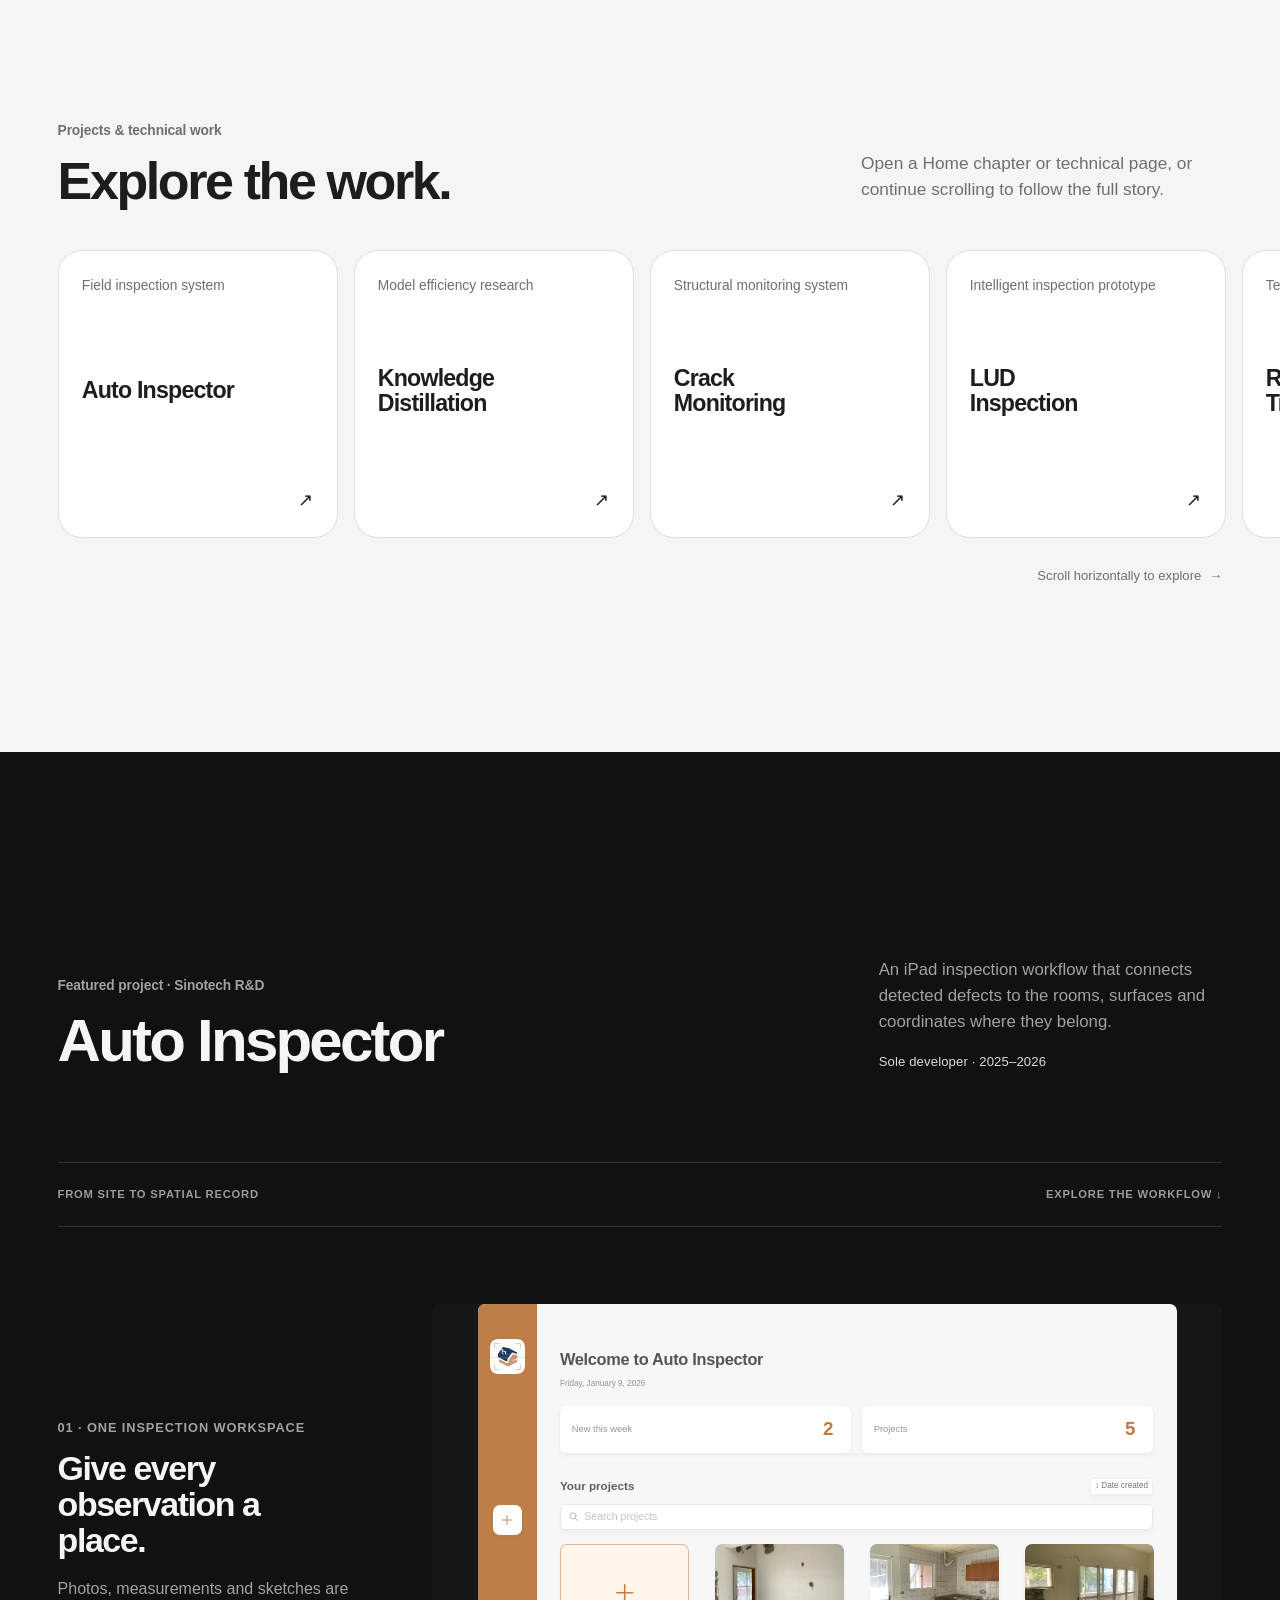
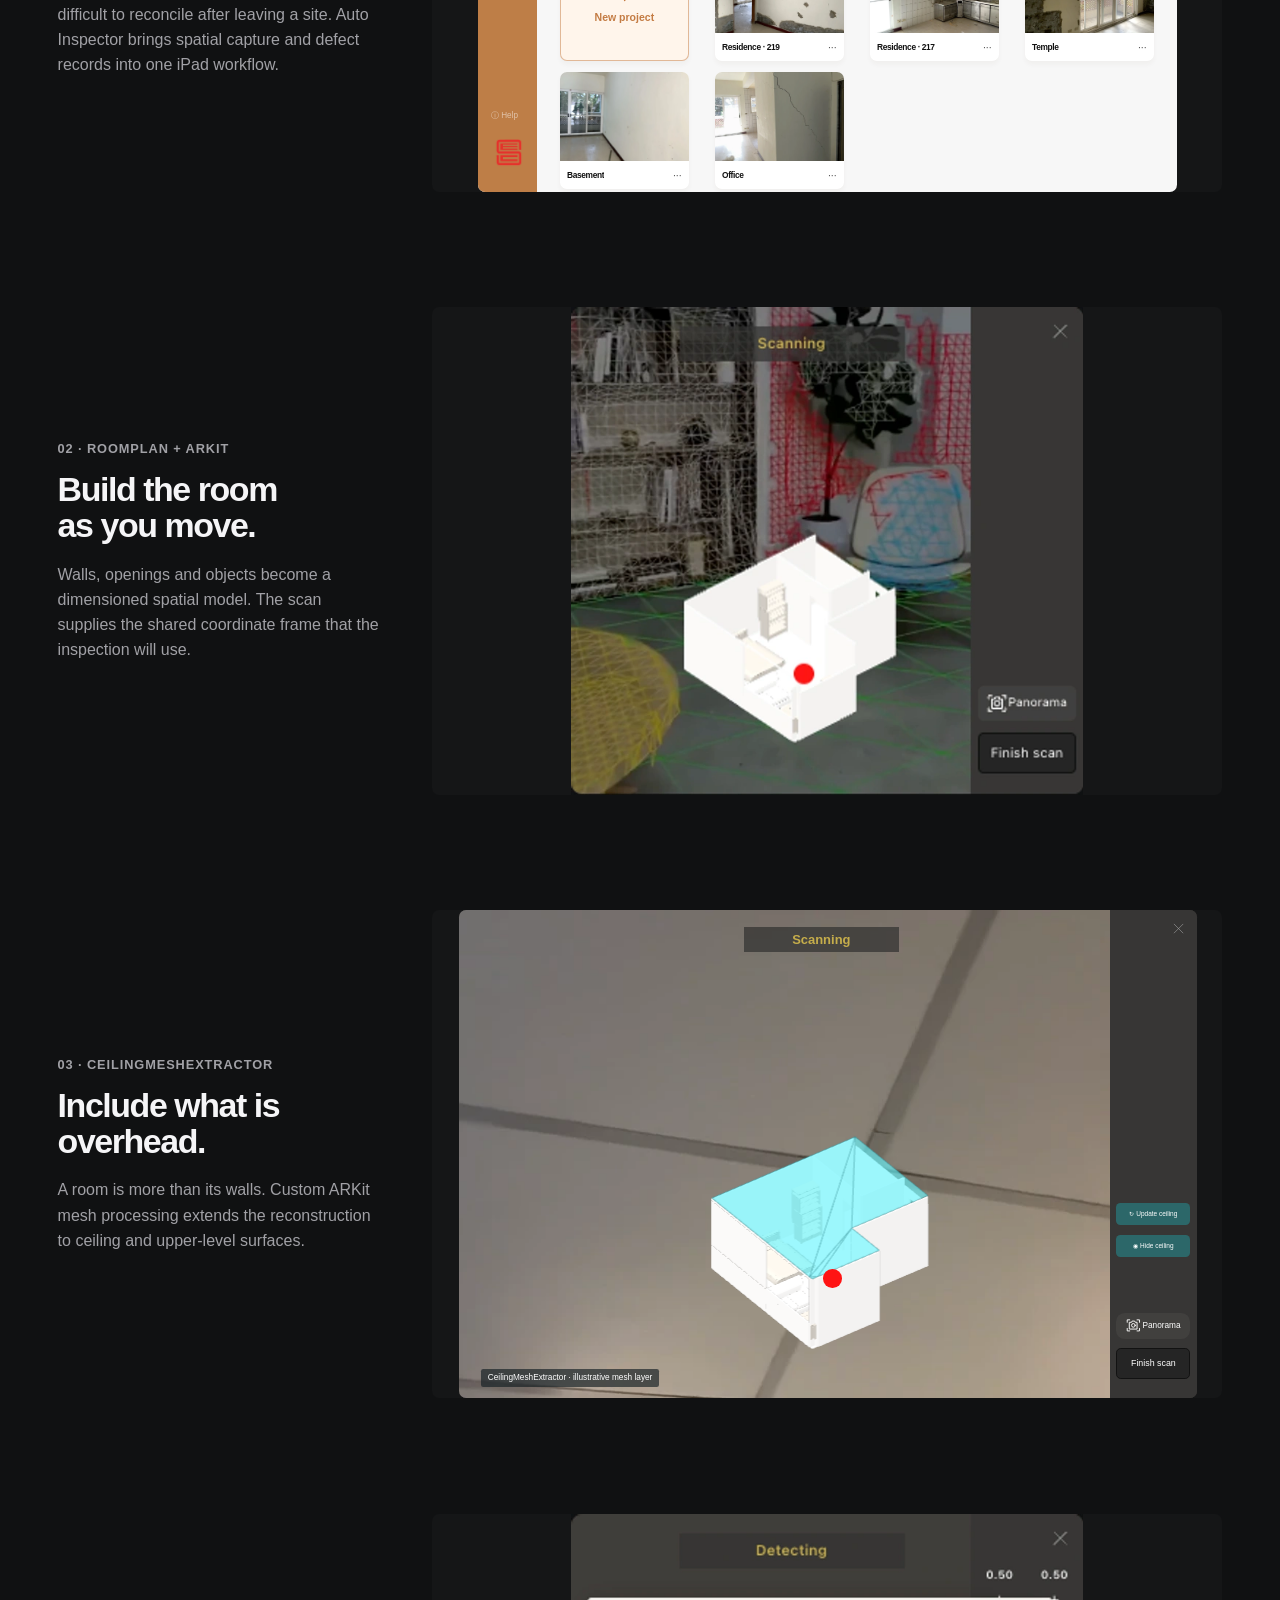
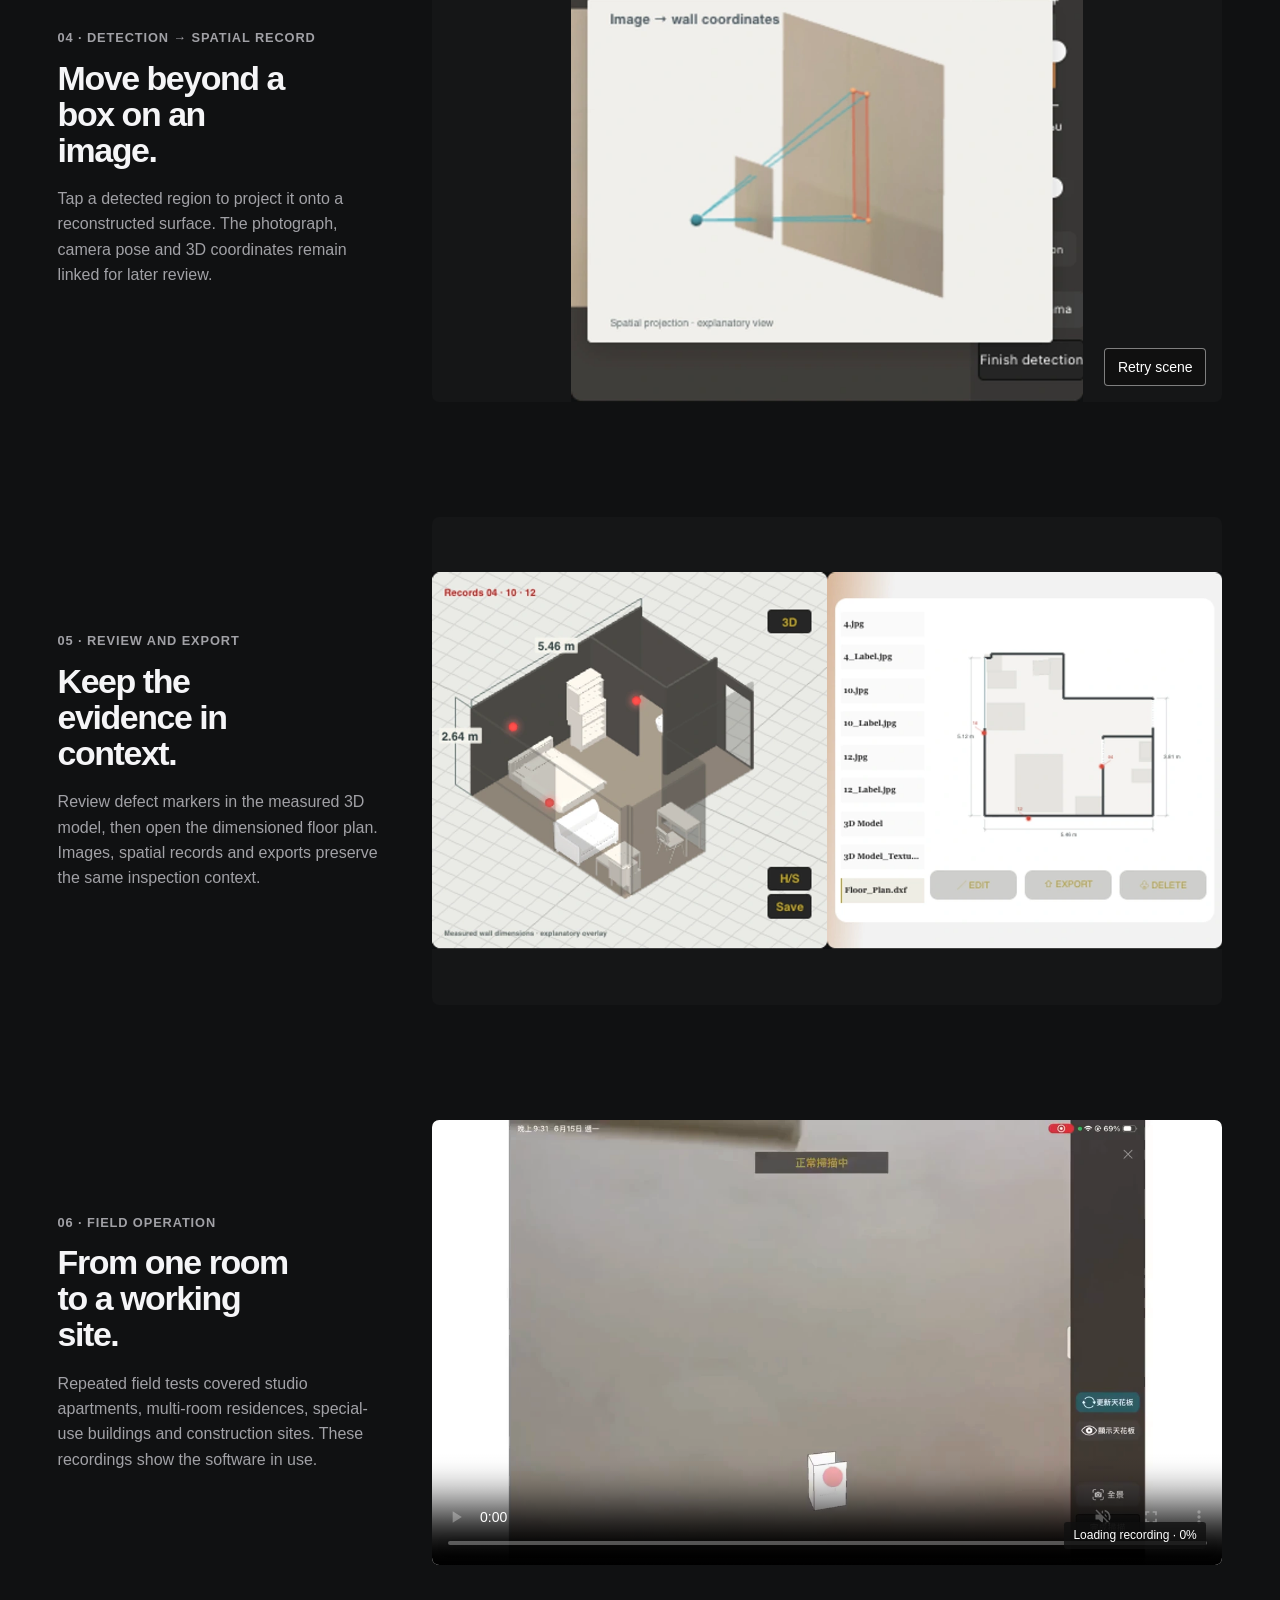
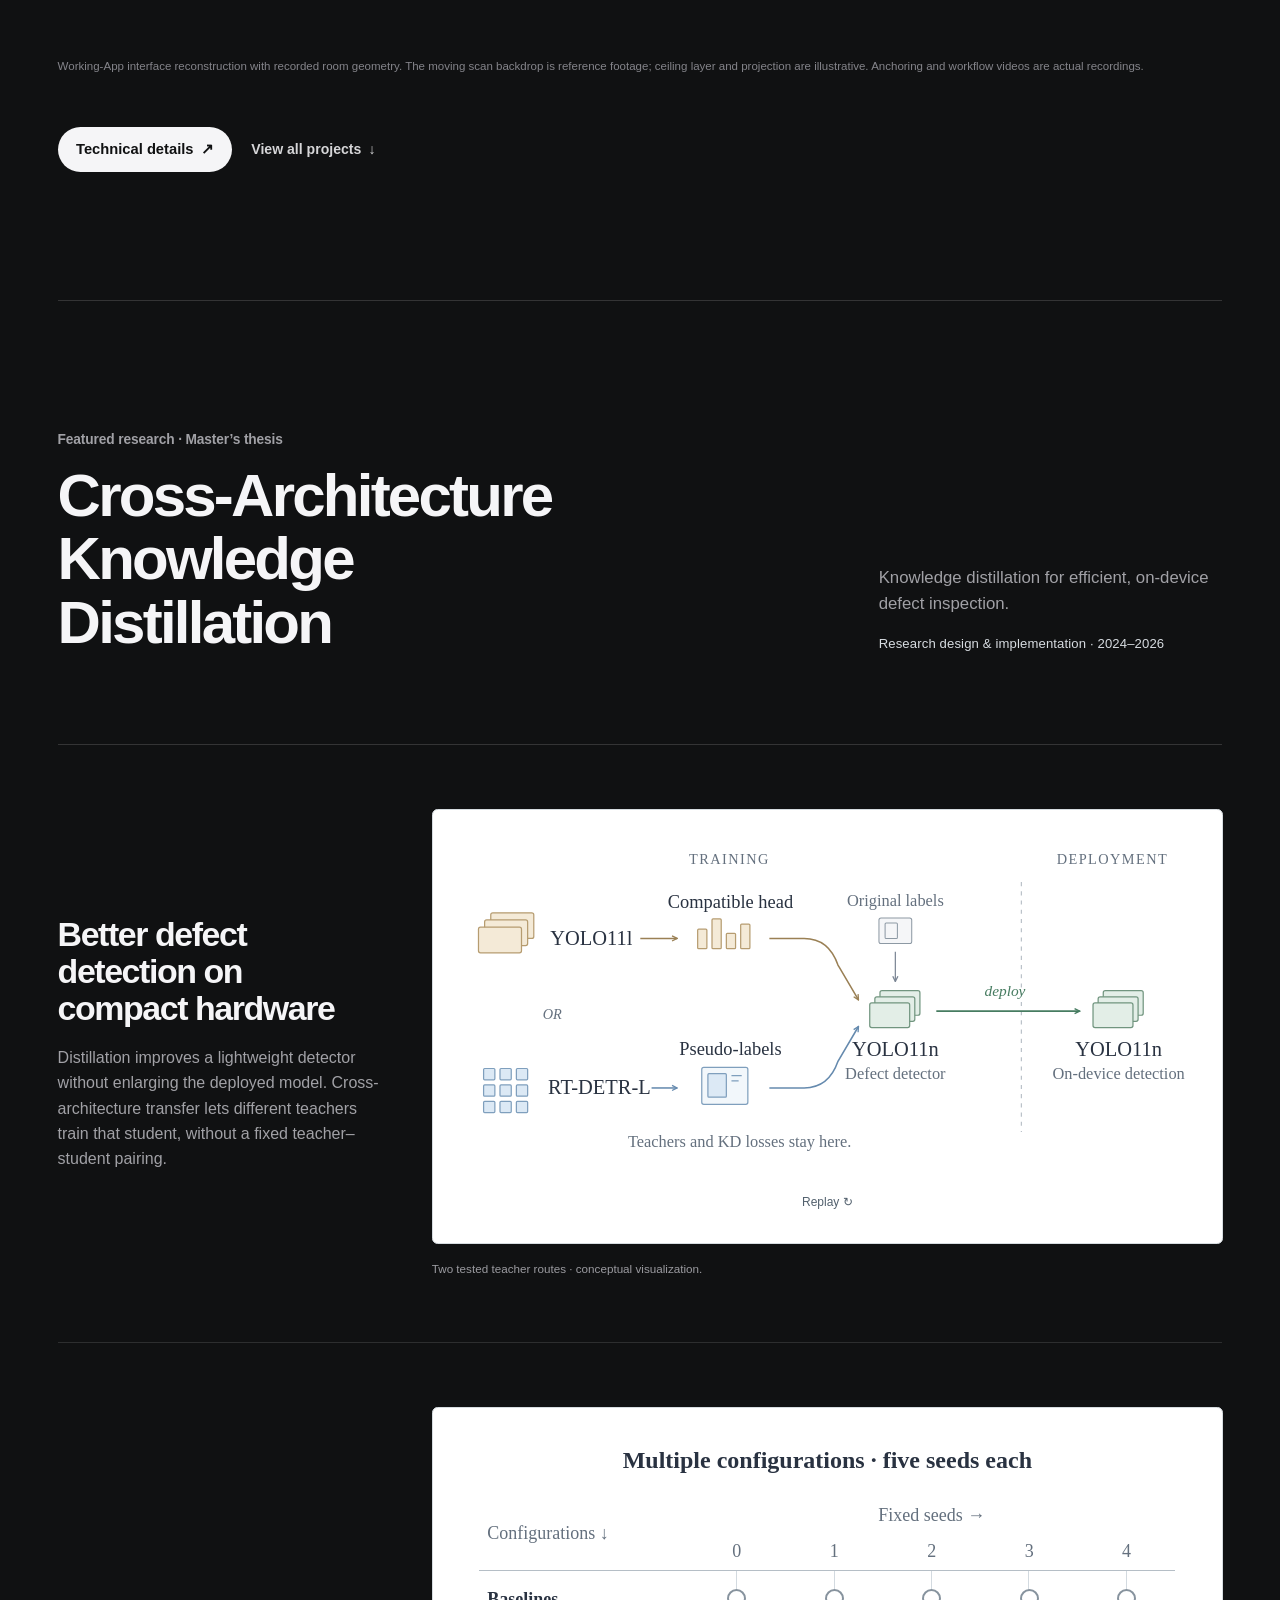
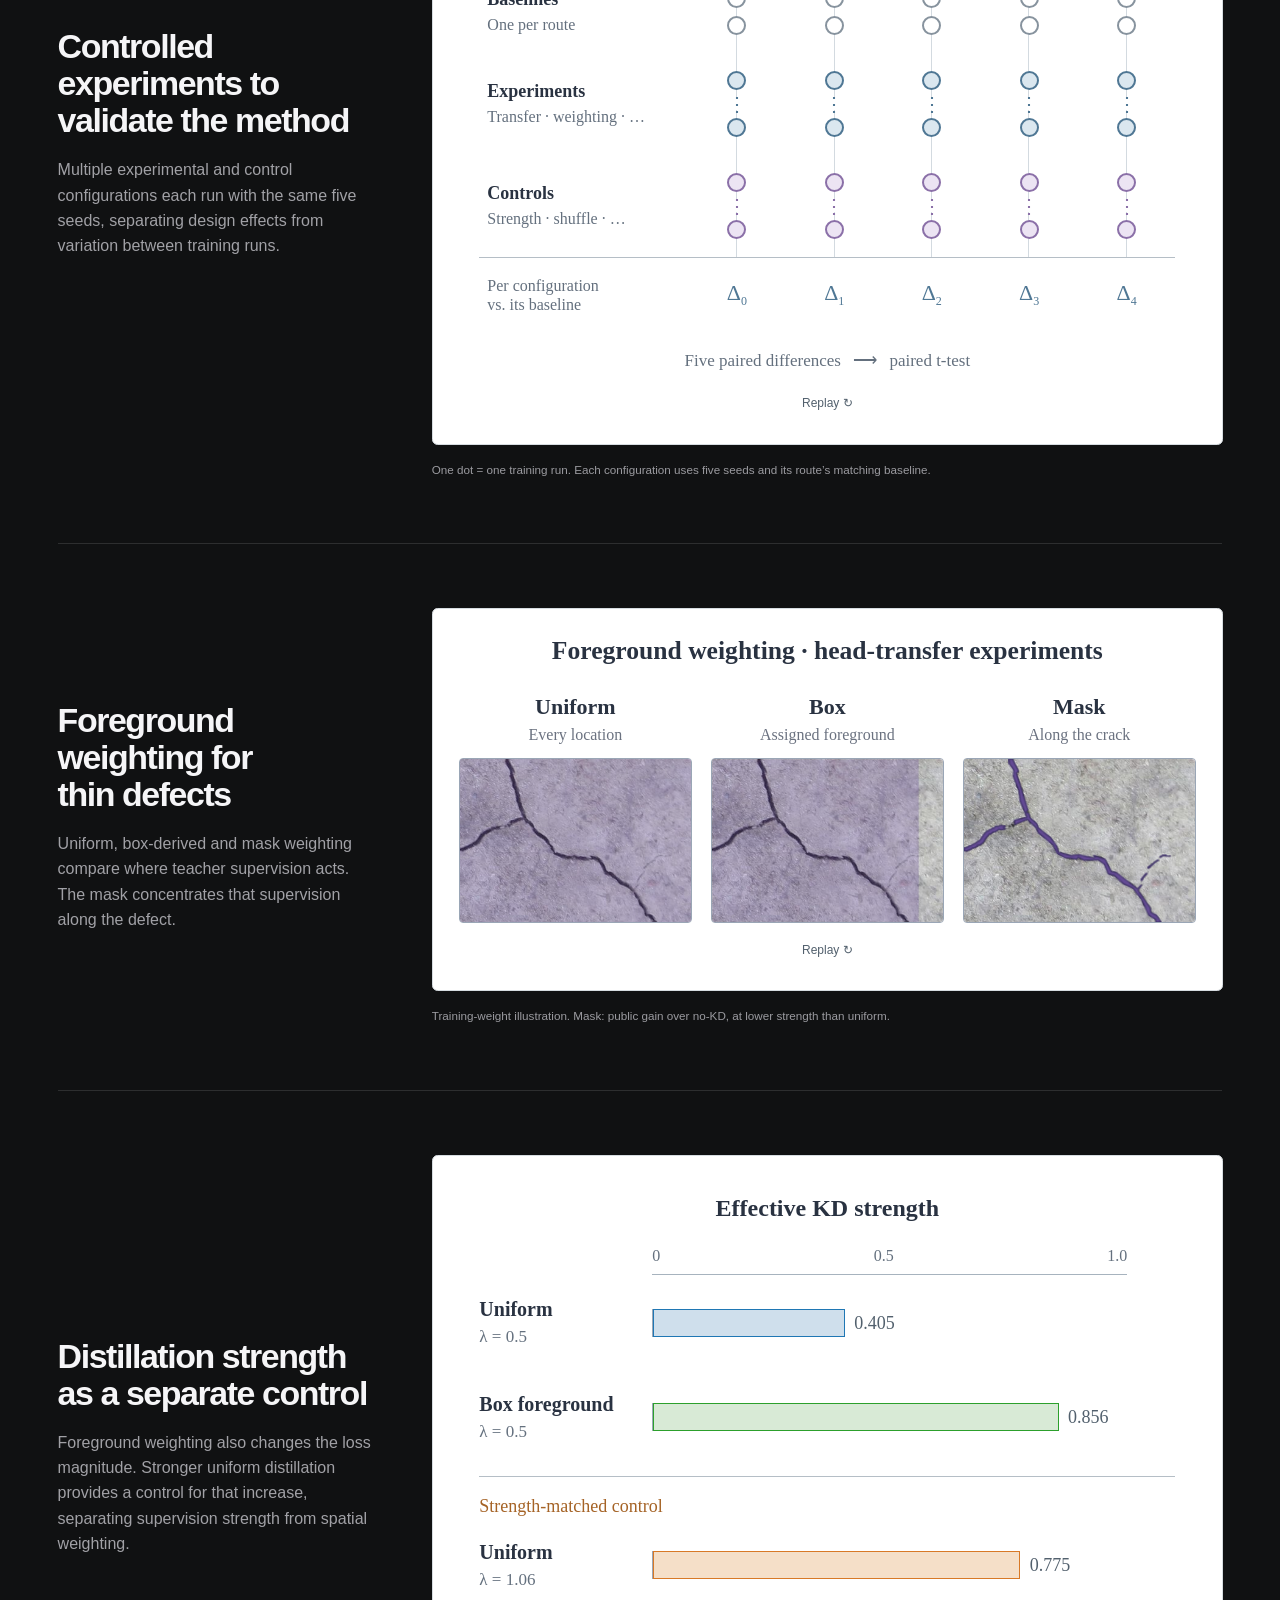
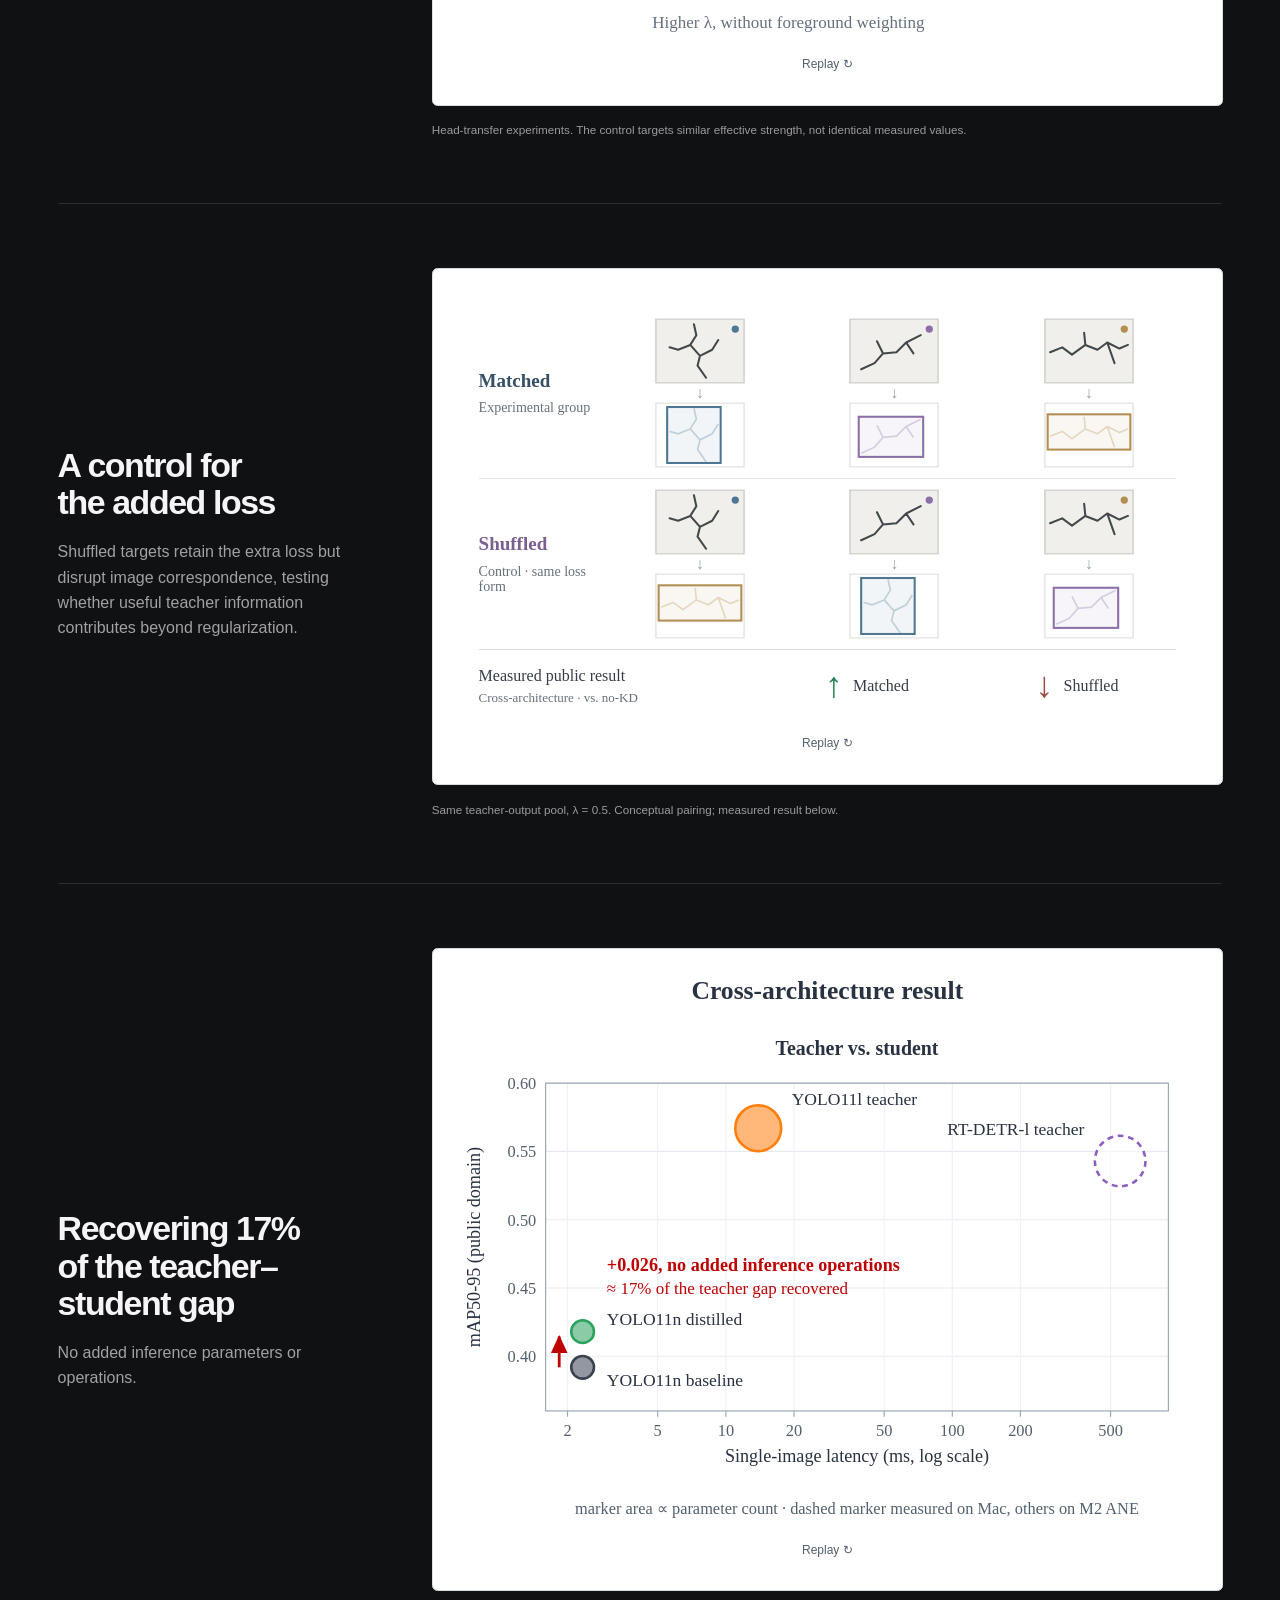
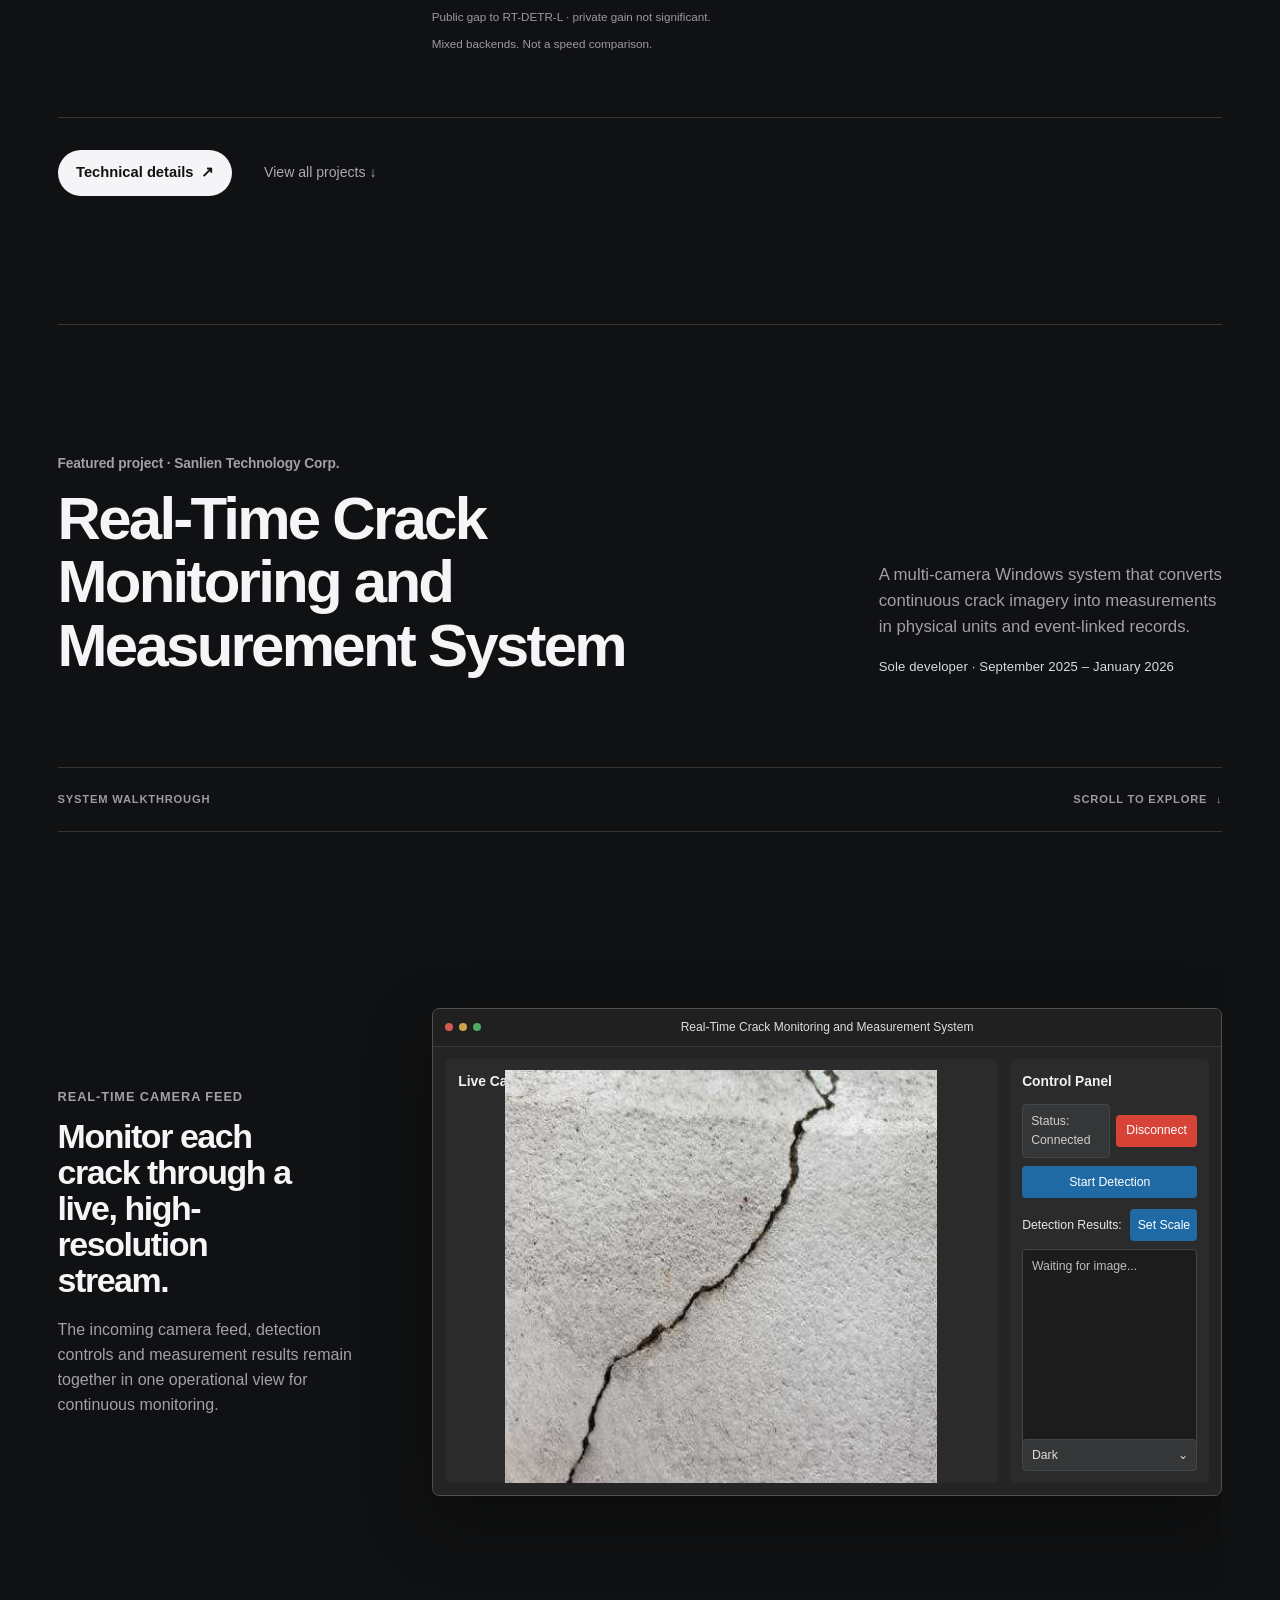
==== commit fd5c5ddc: "Restore website content to approved version 1673eac User-requested rollback of both Crack Monitoring" ====
--- a/index.html
+++ b/index.html
@@ -1195,7 +1195,7 @@
       link.addEventListener('click', () => mobileMenu.removeAttribute('open'));
     });
   </script>
-  <script src="/scripts/crack-prototype.js?v=20261004a" defer></script>
+  <script src="/scripts/crack-prototype.js?v=20260927c" defer></script>
   <script src="/assets/scripts/site-content.js?v=20260925a" defer></script>
 </body>
 </html>
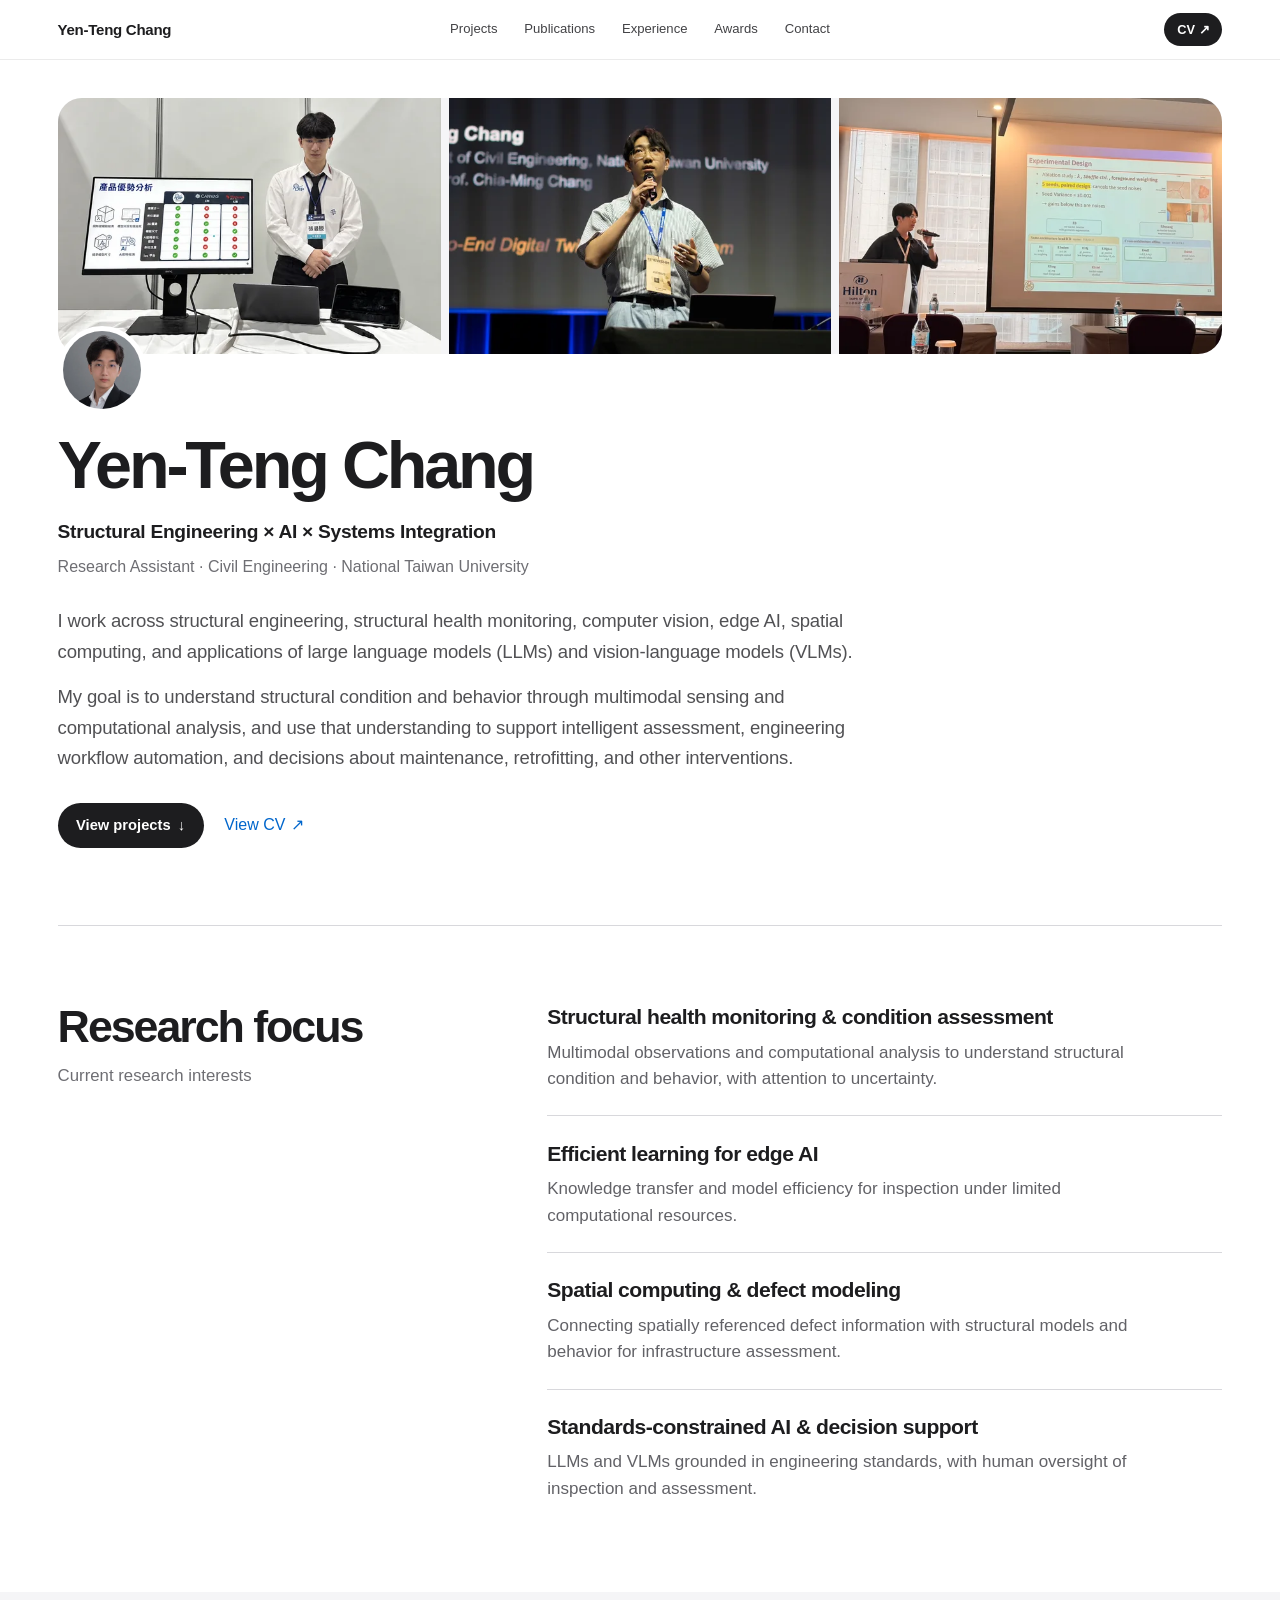
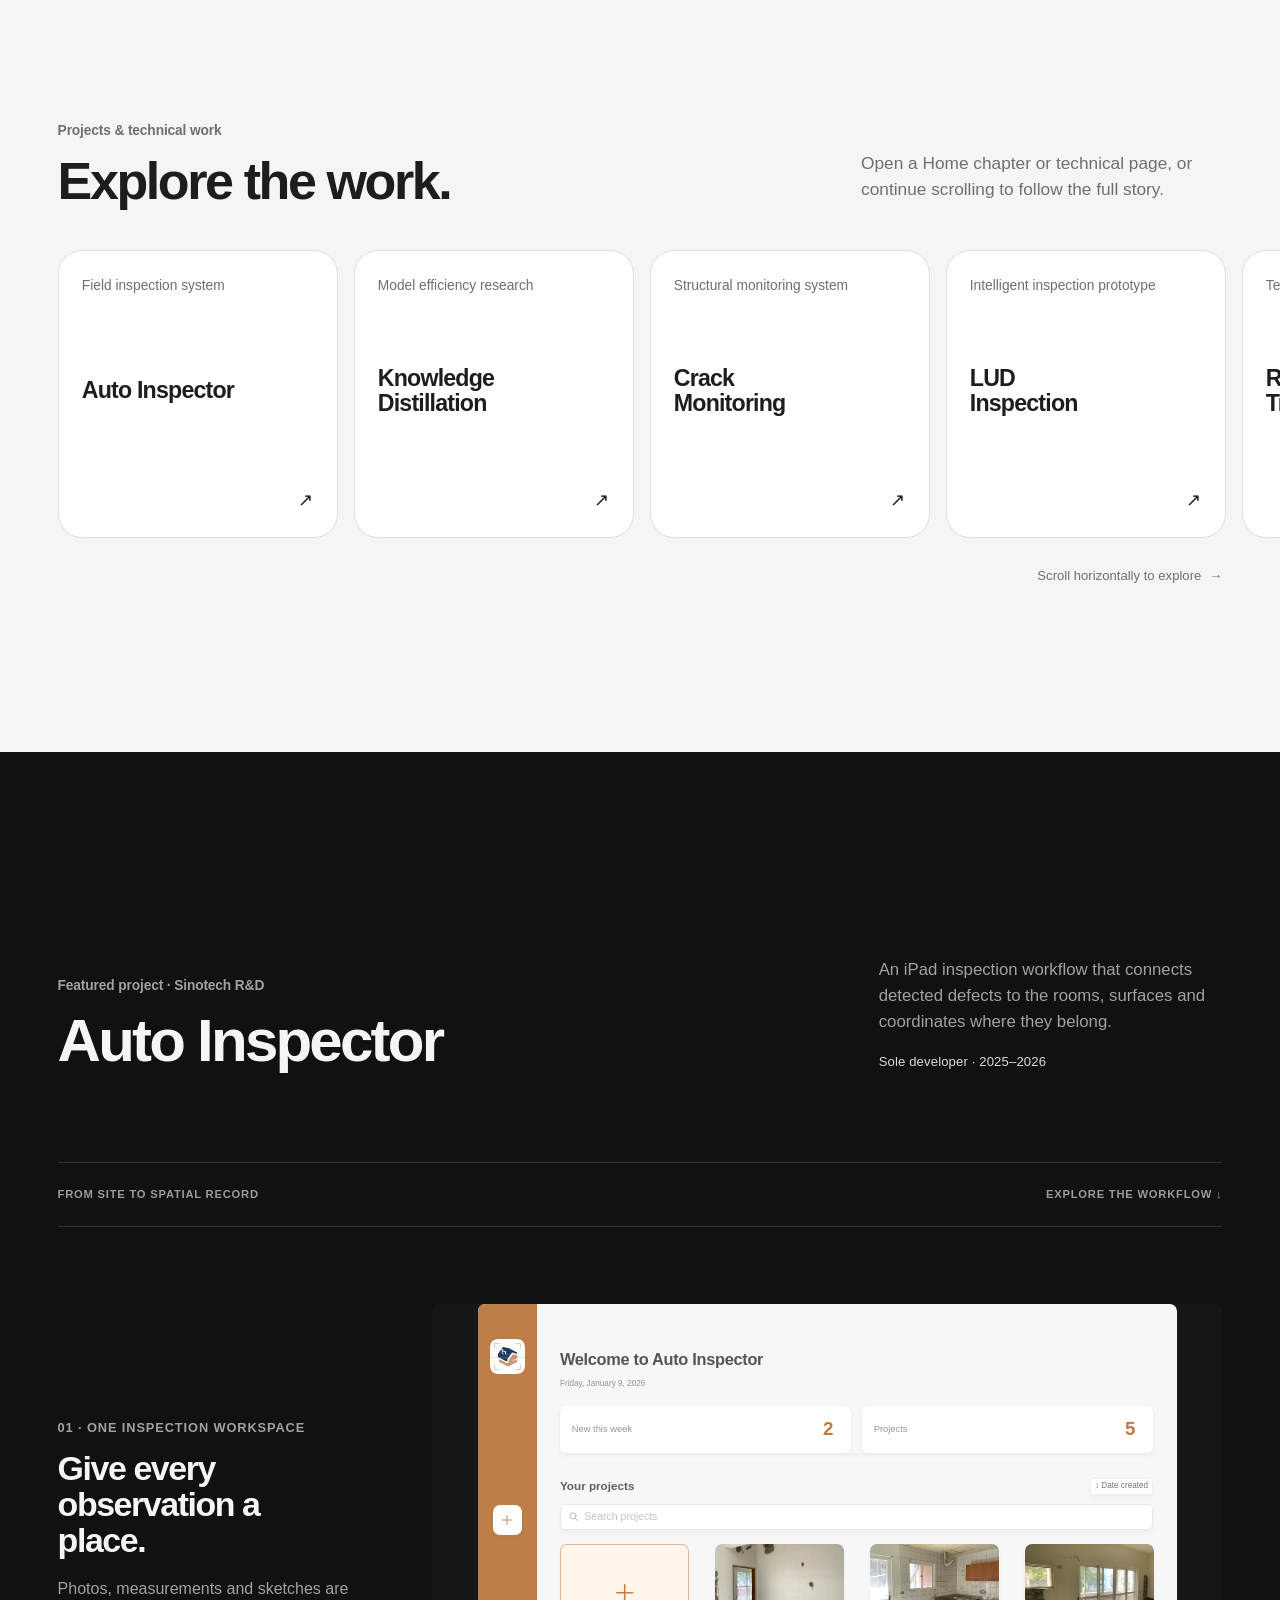
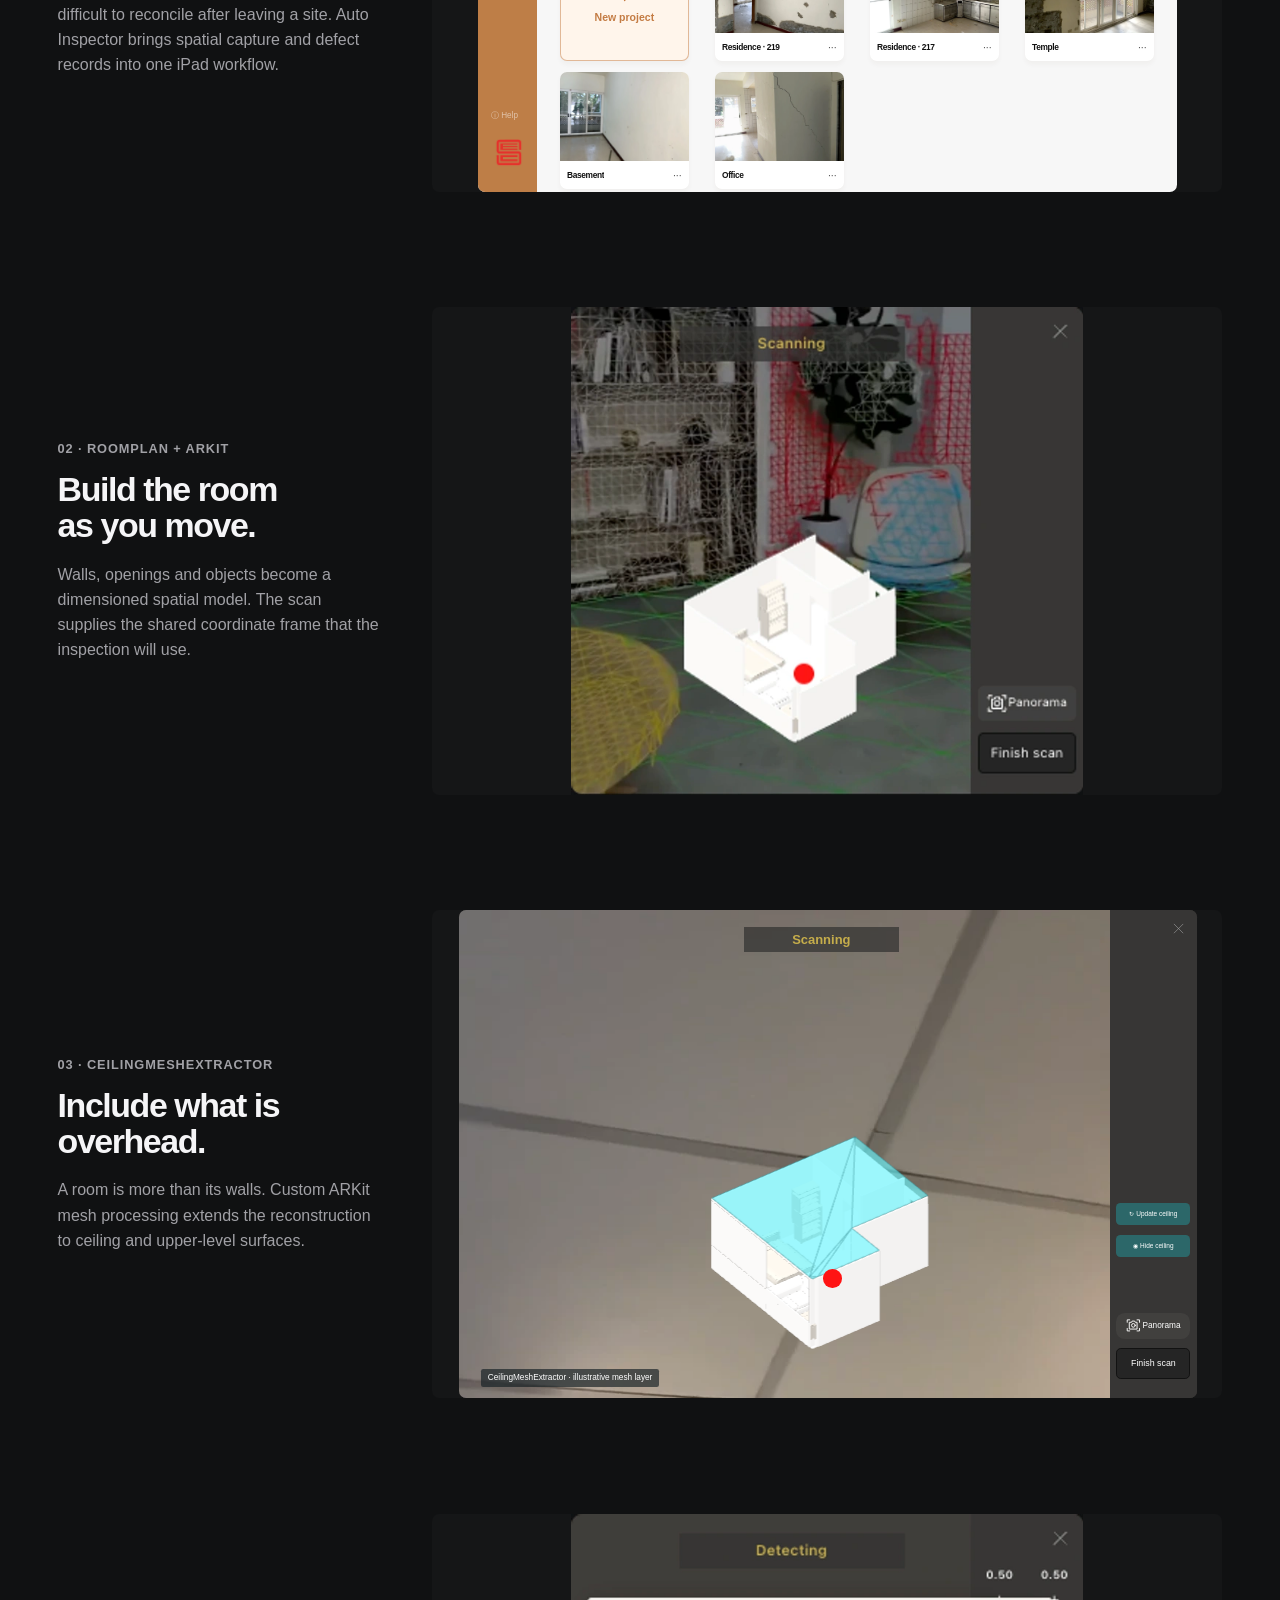
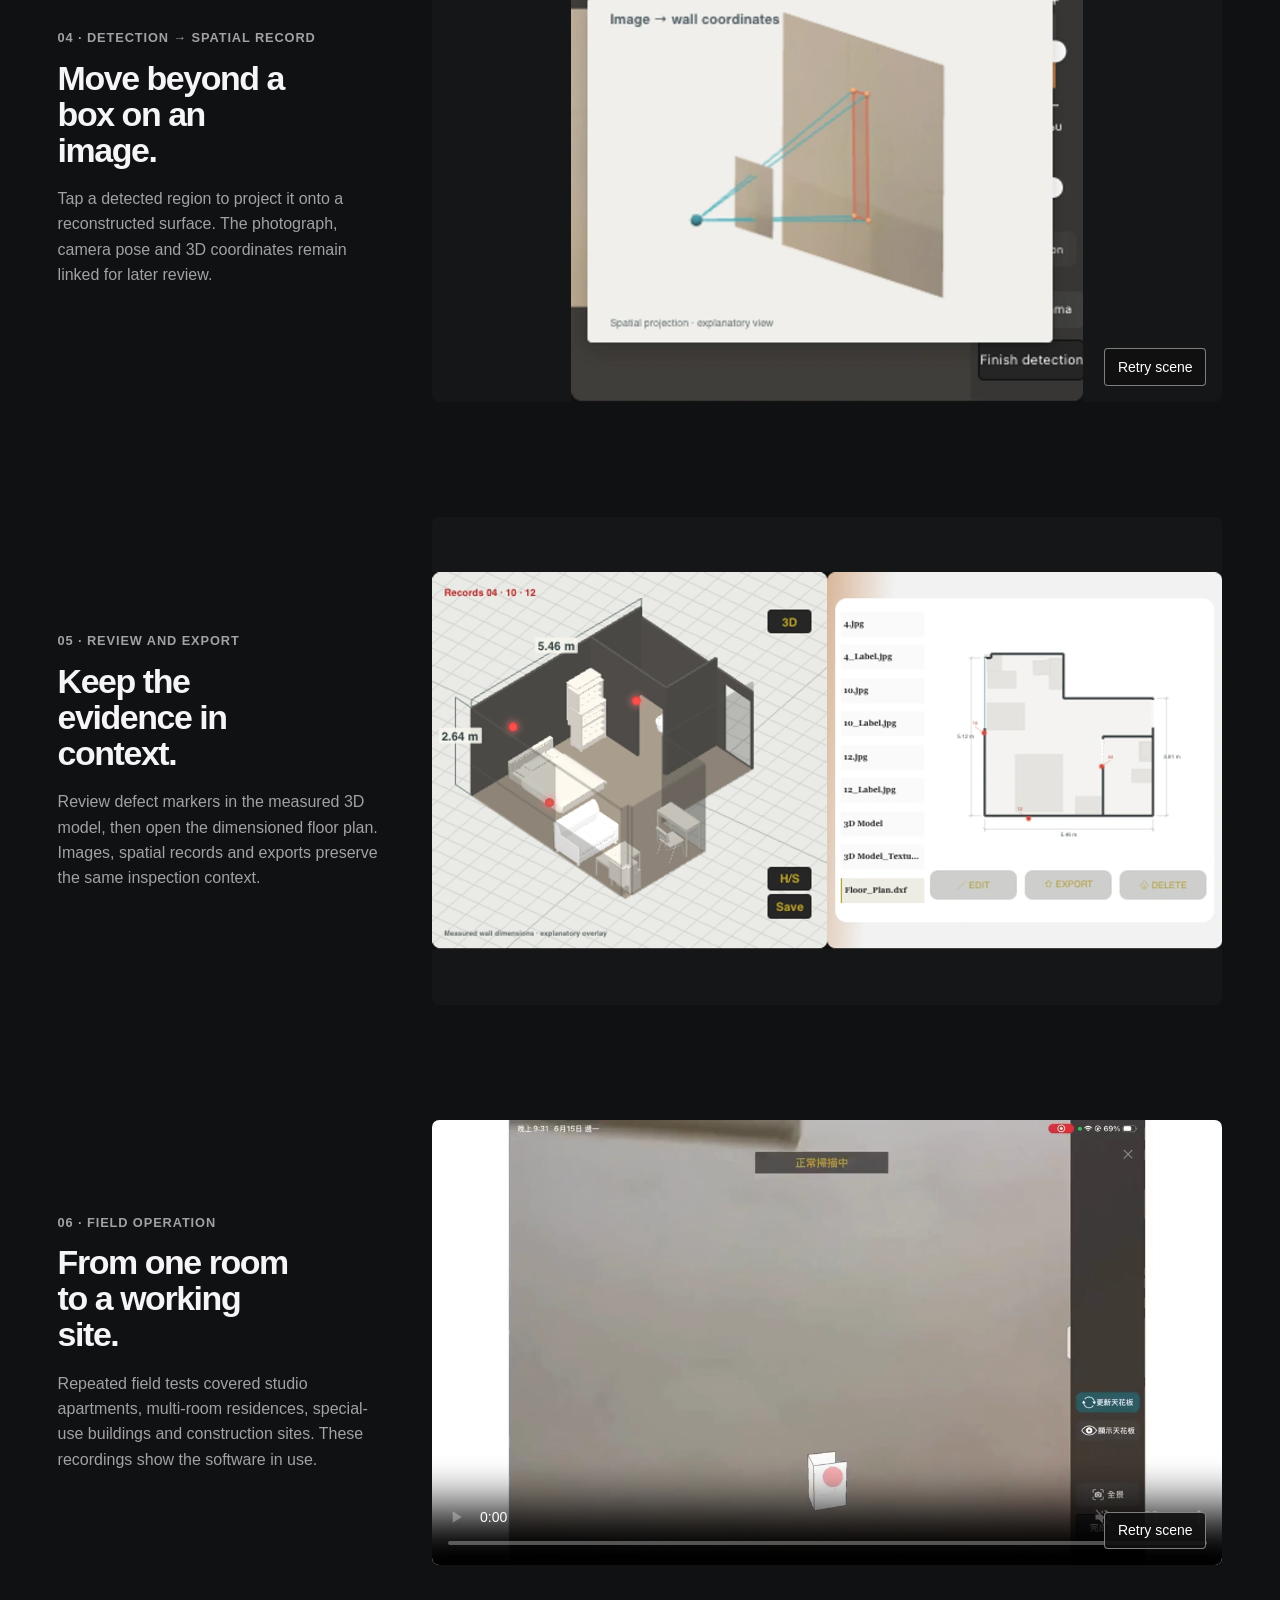
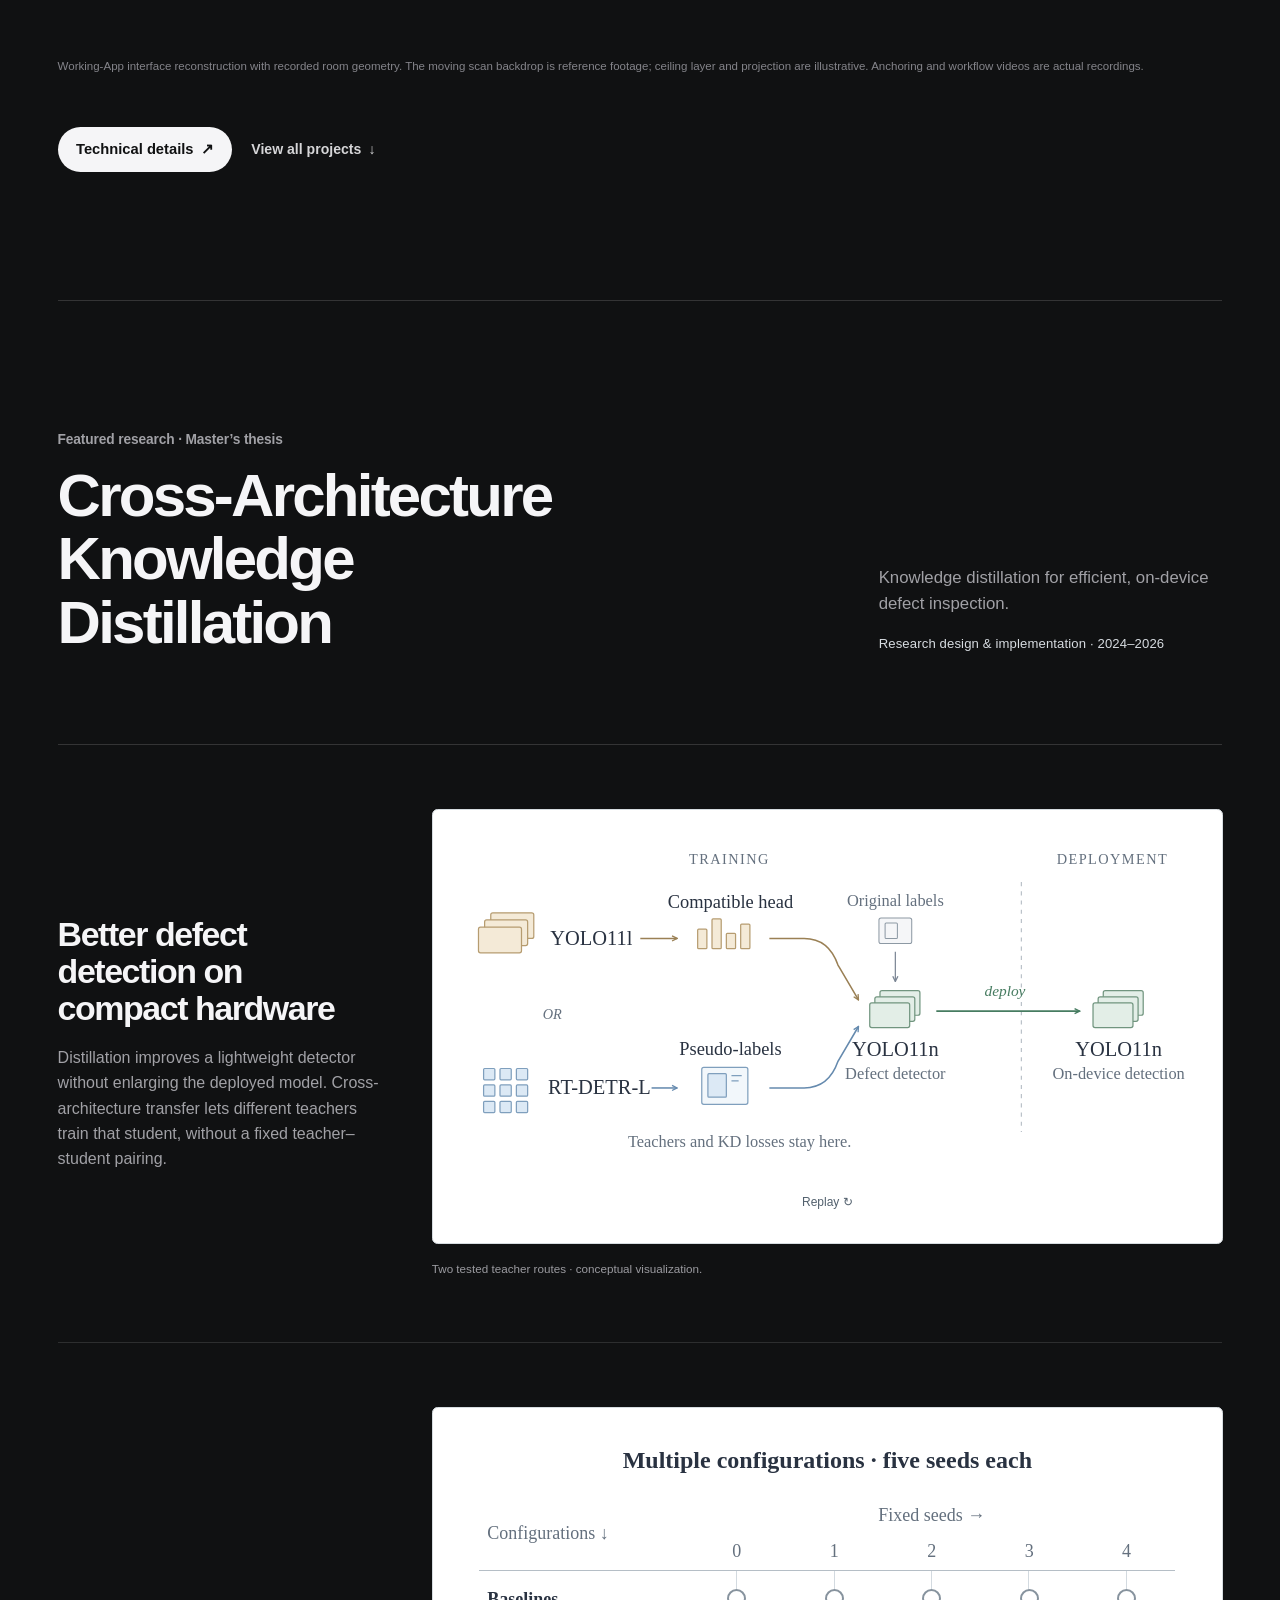
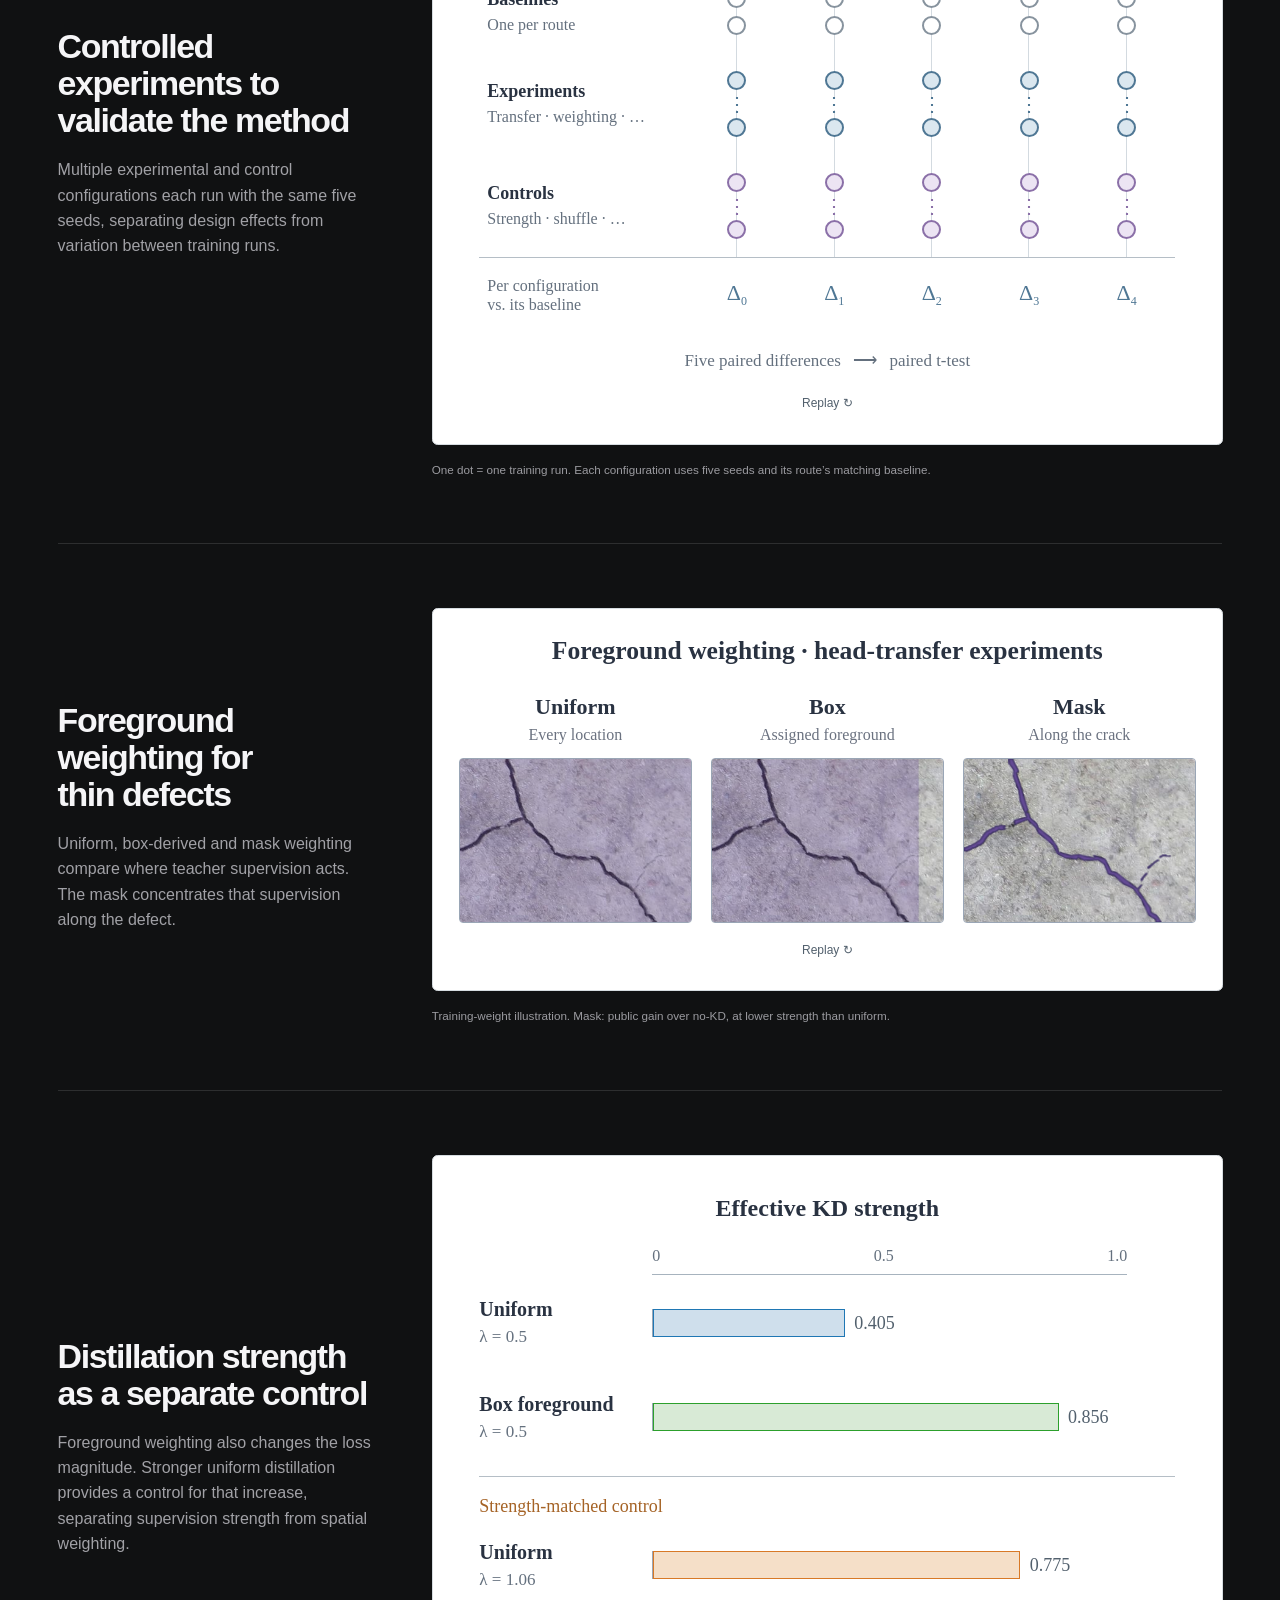
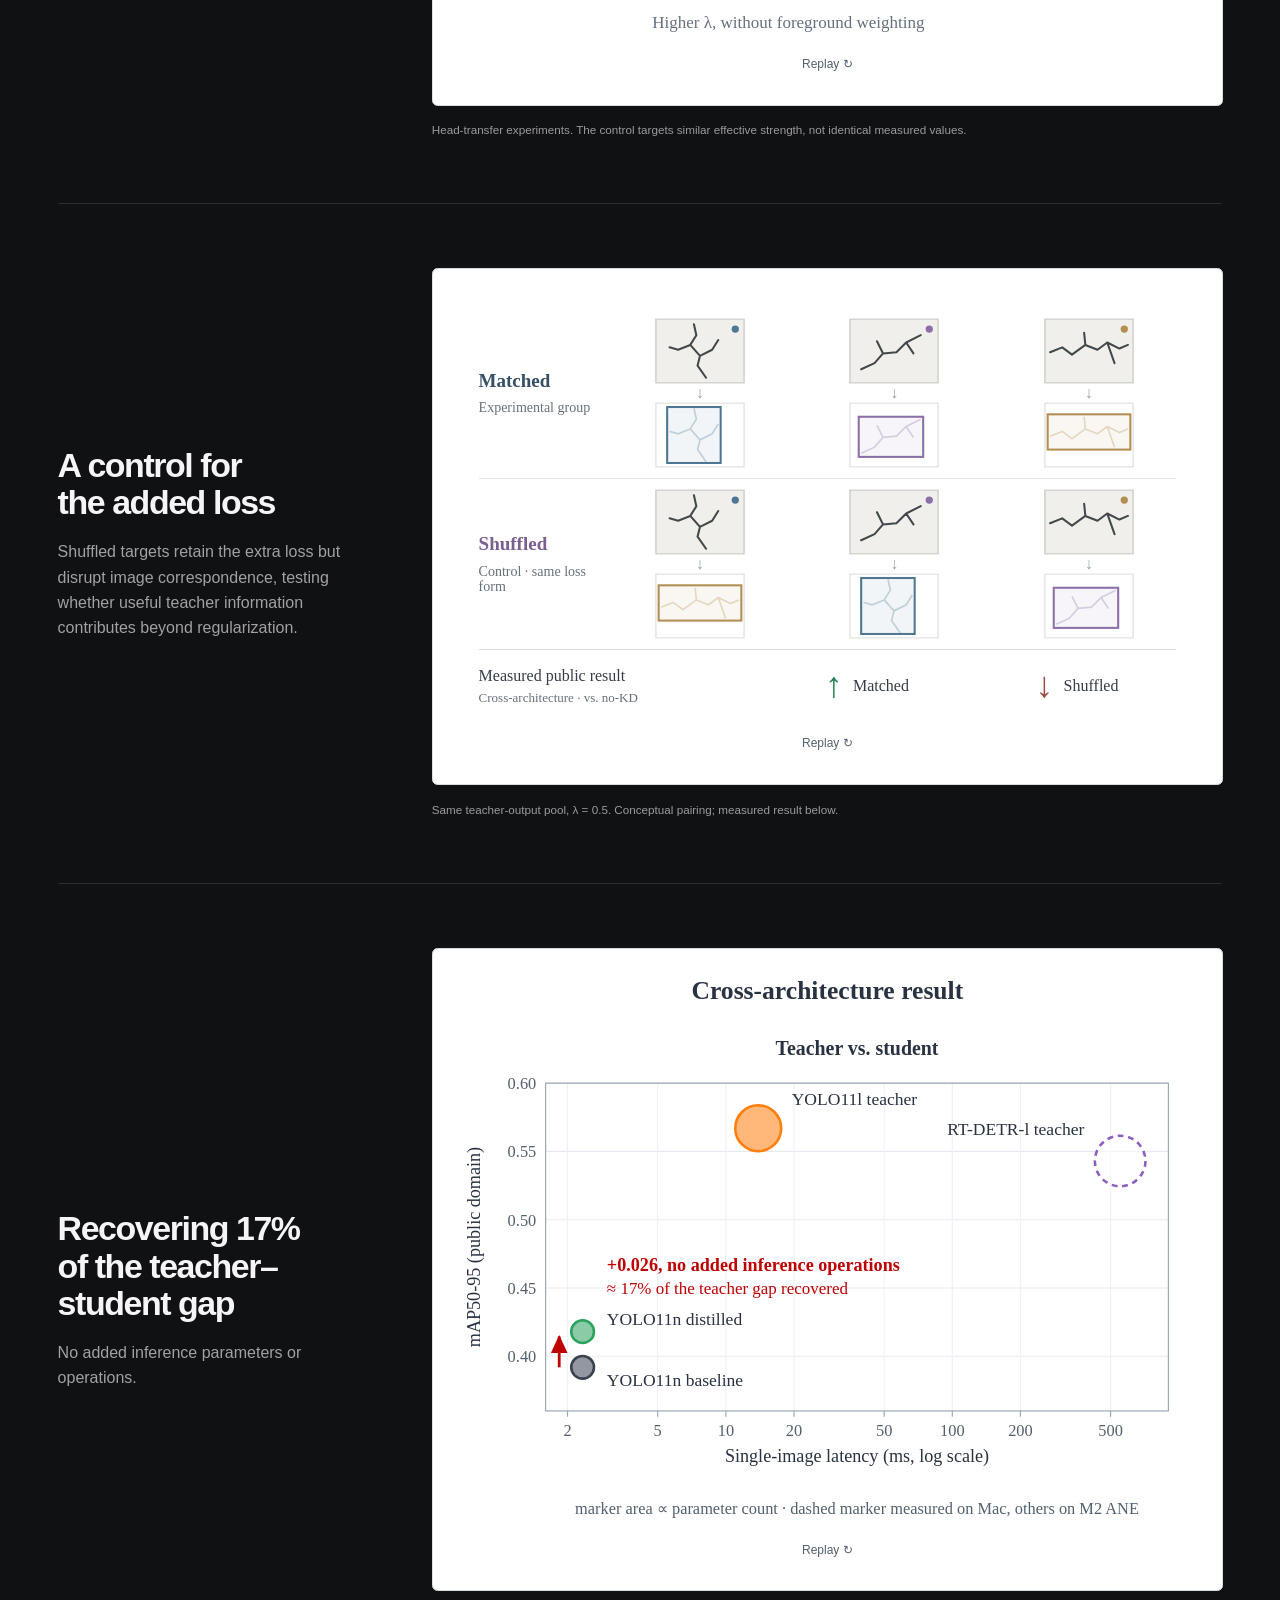
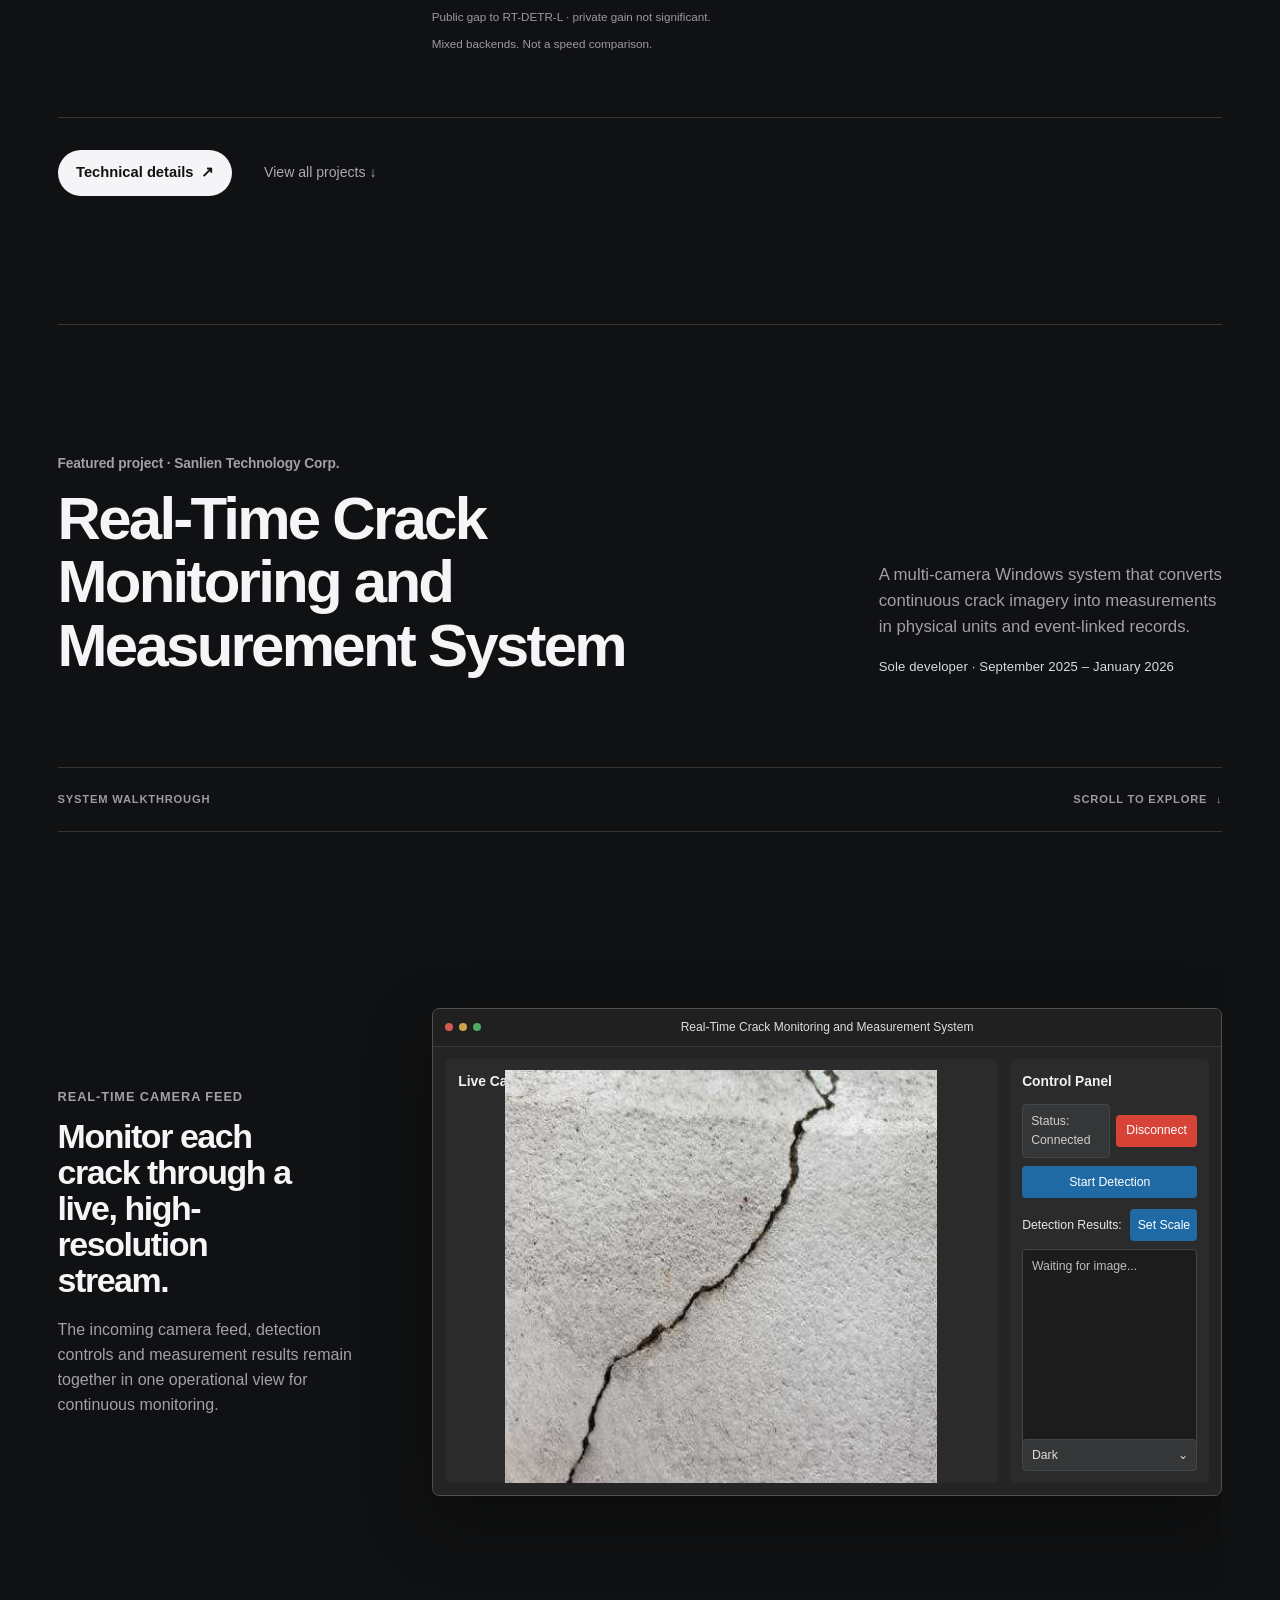
==== commit 5ae4af8e: "Sync first-author manuscript title and planned journal with CV" ====
--- a/index.html
+++ b/index.html
@@ -962,9 +962,9 @@
 <div class="site-content-bibliography" aria-labelledby="site-content-journals-title">
  <h3 class="site-content-group-title" id="site-content-journals-title">Journals</h3>
  <article class="site-content-citation" id="site-content-manuscript-preparation">
-  <h4>Manuscript in preparation</h4>
+  <h4>A Spatial Computing and Edge AI Framework for Automated Indoor Defect Inspection</h4>
   <p class="site-content-authors"><strong>Chang, Y.-T.</strong>, and Chang, C.-M.</p>
-  <p class="site-content-publication-meta">2026 · Title to be confirmed</p>
+  <p class="site-content-publication-meta">2026 · <span class="site-content-status">To be submitted to <em>Engineering Applications of Artificial Intelligence</em></span></p>
   <div class="site-content-citation-links"><a class="site-content-link" href="/knowledge-distillation/">Related project <span aria-hidden="true">↗</span></a></div>
  </article>
  <article class="site-content-citation" id="site-content-manuscript-sss">
